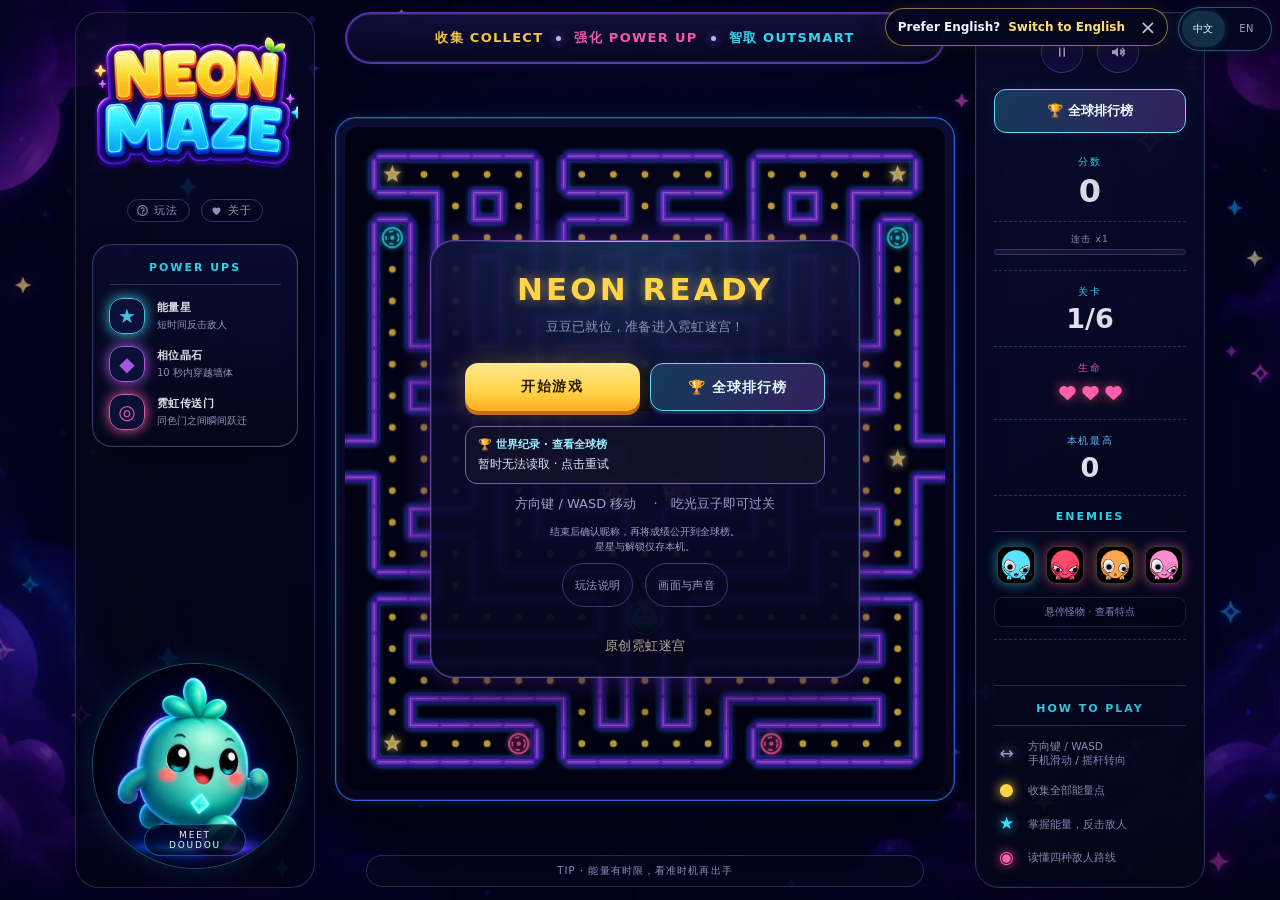
==== index.html @ 6377773c "fix: contain mobile start menu scrolling and wrap English rows" ====
<!DOCTYPE html>
<html lang="zh-CN">
<head>
<meta charset="utf-8">
<meta name="viewport" content="width=device-width, initial-scale=1, maximum-scale=1, minimum-scale=1, user-scalable=no, viewport-fit=cover">
<title>Neon Maze · 豆豆</title>
<meta name="description" content="原创霓虹迷宫游戏，六关递进。收集 · 强化 · 智取。">
<meta name="author" content="超级奶爸">
<meta name="theme-color" content="#020218">
<link rel="canonical" href="https://playneonmaze.com/">
<link rel="alternate" hreflang="zh-Hans" href="https://playneonmaze.com/">
<link rel="alternate" hreflang="en" href="https://playneonmaze.com/en/">
<link rel="alternate" hreflang="x-default" href="https://playneonmaze.com/">
<link rel="icon" href="assets/favicon.svg" type="image/svg+xml">
<link rel="icon" href="assets/favicon-32.png" type="image/png" sizes="32x32">
<link rel="apple-touch-icon" href="assets/apple-touch-icon.png" sizes="180x180">
<!-- 不根据 IP 强制跳转，也不把访客 IP 发给第三方。首次访问只参考浏览器
     语言显示轻提示；玩家手动点过中 / EN 后，手动选择永远优先。 -->
<script src="assets/language-router.js" data-current-language="zh"></script>
<!-- 加到手机主屏后按全屏应用打开，而不是套一层浏览器地址栏 -->
<meta name="apple-mobile-web-app-capable" content="yes">
<meta name="apple-mobile-web-app-status-bar-style" content="black-translucent">
<meta name="mobile-web-app-capable" content="yes">
<!-- 分享到微信/群里时的卡片。缺了这些，别人看到的只有一条光秃秃的网址 -->
<meta property="og:type" content="website">
<meta property="og:title" content="Neon Maze · 豆豆">
<meta property="og:description" content="原创霓虹迷宫游戏，六关递进。收集 · 强化 · 智取。">
<meta property="og:url" content="https://playneonmaze.com/">
<meta property="og:locale" content="zh_CN">
<meta property="og:locale:alternate" content="en_US">
<meta property="og:image" content="https://playneonmaze.com/assets/neon-maze-share.jpg">
<meta property="og:image:secure_url" content="https://playneonmaze.com/assets/neon-maze-share.jpg">
<meta property="og:image:type" content="image/jpeg">
<meta property="og:image:width" content="1200">
<meta property="og:image:height" content="630">
<meta property="og:image:alt" content="Neon Maze 与原创主角豆豆">
<meta name="twitter:card" content="summary_large_image">
<meta name="twitter:title" content="Neon Maze · 豆豆">
<meta name="twitter:description" content="原创霓虹迷宫游戏，六关递进。收集 · 强化 · 智取。">
<meta name="twitter:image" content="https://playneonmaze.com/assets/neon-maze-share.jpg">
<meta name="twitter:image:alt" content="Neon Maze 与原创主角豆豆">
<!-- Optional cloud and analytics configuration, disabled by default. -->
<script src="config.js"></script>
<script src="analytics.js"></script>
<link rel="stylesheet" href="assets/leaderboard-hall.css">
<link rel="stylesheet" href="assets/leaderboard-entry.css">
<style>
/* 整页锁死不滚动。手机上边玩边让页面上下弹是最影响手感的一件事，
   而 iOS Safari 的橡皮筋回弹默认就会这么干。
   touch-action:manipulation 是锁死缩放的第一道——它明确关掉双击放大，
   而 viewport 里的 user-scalable=no 在 iOS Safari 上是被无视的。 */
html, body {
  margin:0; padding:0;
  width:100%; height:100%;
  background:#020218;
  overscroll-behavior:none;
  -webkit-text-size-adjust:100%;
  touch-action:manipulation;
}
body {
  display:flex; align-items:center; justify-content:center;
  padding:env(safe-area-inset-top) env(safe-area-inset-right) env(safe-area-inset-bottom) env(safe-area-inset-left);
  box-sizing:border-box;
  overflow:hidden;
}
/* 连点方向键时那层灰色高亮很碍眼 */
* { -webkit-tap-highlight-color:transparent; }
.language-suggestion {
  position:fixed;
  top:calc(env(safe-area-inset-top) + 8px);
  right:calc(env(safe-area-inset-right) + 112px);
  z-index:119;
  display:flex;
  align-items:center;
  gap:8px;
  max-width:calc(100vw - 128px);
  min-height:38px;
  padding:3px 4px 3px 12px;
  box-sizing:border-box;
  border:1px solid rgba(255,207,92,.55);
  border-radius:999px;
  color:#f5f2ff;
  background:rgba(5,7,31,.96);
  box-shadow:0 7px 24px rgba(0,0,0,.38),0 0 16px rgba(255,207,92,.12);
  font:600 12px/1.2 system-ui,-apple-system,"Segoe UI",sans-serif;
}
.in-game .language-suggestion { display:none; }
.language-suggestion a {
  color:#ffdb72;
  white-space:nowrap;
  text-decoration:none;
}
.language-suggestion a:hover,.language-suggestion a:focus-visible { text-decoration:underline; }
.language-suggestion button {
  width:30px;
  height:30px;
  flex:0 0 auto;
  padding:0;
  border:0;
  border-radius:50%;
  color:#c9c4e7;
  background:transparent;
  font:400 20px/30px system-ui,sans-serif;
  cursor:pointer;
}
.language-suggestion button:hover,.language-suggestion button:focus-visible {
  color:#fff;
  background:rgba(255,255,255,.09);
}
@media (max-width:639px) {
  .language-suggestion span { display:none; }
}
</style>
</head>
<body>
<style>
:root{
  --void:#060624;
  --void-deep:#010119;
  --panel:#090a27;
  --panel-2:#0d1034;
  --panel-border:#343b70;
  --wall:#7b35ef;
  --wall-core:#351096;
  --wall-hi:#d39aff;
  --wall-cyan:#168cff;
  --amber:#ffd447;
  --lantern:#35e3d1;
  --amber-hot:#ffac24;
  --amber-glow:rgba(255,212,71,.55);
  --danger:#ff5277;
  --pink:#ff5eae;
  --tang:#ff9f43;
  --cyan:#31e7ff;
  --lime:#8cdf3f;
  --doze:#a7ecff;
  --phase:#55e8ff;
  --text:#f7f4ff;
  --text-dim:#9ca2c7;
  --mega:#ffffff;
  --font-display: ui-rounded, "SF Pro Rounded", "Arial Rounded MT Bold", "PingFang SC", system-ui, sans-serif;
  --font-body: -apple-system, "Segoe UI", "PingFang SC", "Microsoft YaHei", system-ui, sans-serif;
}
*{box-sizing:border-box;}
html,body{margin:0;padding:0;}

/* 「hidden」是全局的，不许各写各的。
 *
 * 之前每个组件自己写一条（.overlay.hidden / .name-row.hidden / .best-line.hidden），
 * 于是 challengeBox 顶着 class="challenge hidden" 却**从来没被藏住过** ——
 * 它有背景色、边框和内边距，开始页上一直挂着一个空的青色小胶囊，谁也没注意。
 * 这个坑的形状是：新加一个元素、顺手写上 hidden，然后忘了配规则，而且**看起来
 * 一点也不像 bug**，只像"这儿本来就有个东西"。
 *
 * 用 !important 是有意的：display:none 必须压过组件自己的 display，
 * 而组件规则和 .hidden 特指度相同，谁在后面谁赢——那就成了书写顺序说了算。
 * "藏起来"这件事不该取决于两条规则谁写在前面。 */
.hidden{display:none !important;}
body{
  min-height:100vh;
  background:
    radial-gradient(ellipse at 50% -10%, #1b1140 0%, var(--void) 55%, var(--void-deep) 100%);
  color:var(--text);
  font-family:var(--font-body);
  display:flex;
  align-items:center;
  justify-content:center;
  padding:24px 12px;
  overflow-x:hidden;
}
/* 语言切换永远放在页面最上方，不跟开始层一起被游戏状态藏起来。
   两个选项都露出，当前语言用青色底标记，不让玩家猜这个按钮会切去哪里。 */
.language-switch{
  position:fixed;
  top:calc(env(safe-area-inset-top) + 7px);
  right:calc(env(safe-area-inset-right) + 8px);
  z-index:120;
  display:flex;
  align-items:center;
  padding:3px;
  border:1px solid rgba(90,224,255,.38);
  border-radius:999px;
  background:rgba(5,7,31,.92);
  box-shadow:0 6px 20px rgba(0,0,0,.28),0 0 14px rgba(90,224,255,.09);
  font-family:var(--font-display);
  font-size:10px;
  line-height:1;
  letter-spacing:.04em;
}
.language-switch a{
  display:flex;
  align-items:center;
  justify-content:center;
  min-width:43px;
  height:36px;
  padding:0 8px;
  border-radius:999px;
  color:var(--text-dim);
  text-decoration:none;
  touch-action:manipulation;
  transition:color .15s ease,background .15s ease,box-shadow .15s ease;
}
.language-switch a:hover,.language-switch a:focus-visible{color:var(--text);}
.language-switch a[aria-current="page"]{
  color:#e9fdff;
  background:rgba(90,224,255,.18);
  box-shadow:0 0 10px rgba(90,224,255,.16);
}
/* 竖排：标题 / HUD / 棋盘 / 方向键，各占一整行。
   方向键自己是一个独立的栅格（.pad-grid），不参与这里的列宽 —— 这两者一旦
   耦合，方向键有多宽就决定了棋盘有多宽。 */
.cabinet{
  /* 上限从 560 放宽到 720：桌面上把方向键去掉之后，棋盘该把腾出来的空间用上。
     真正决定大小的是下面 #mazeCanvas 的 max-width —— 它按**可用高度**算，
     所以窗口再宽也不会长到超出一屏。 */
  width:min(720px, 100%);
  display:flex;
  flex-direction:column;
  align-items:center;
  gap:10px;
}
.marquee, .hud, .stage{width:100%;}

.pad-area{
  width:100%;
  display:flex;
  align-items:center;
  justify-content:center;
}
.pad-grid{
  display:grid;
  grid-template-columns:repeat(3,36px);
  grid-template-rows:repeat(3,36px);
  gap:6px;
}
.pad-grid .pad.up   {grid-column:2;grid-row:1;}
.pad-grid .pad.left {grid-column:1;grid-row:2;}
.pad-grid .pad.pause{grid-column:2;grid-row:2;}
.pad-grid .pad.right{grid-column:3;grid-row:2;}
.pad-grid .pad.down {grid-column:2;grid-row:3;}

.marquee{
  text-align:center;
  padding:2px 0 4px;
}
/* 标题按**霓虹灯管**来做，不是"琥珀色的字加一圈光晕"。
   真的灯管中心是几乎发白的（玻璃管里的气体最亮处过曝），颜色是靠外面那层
   辉光扩散出来的。所以这里字身给接近白的暖色，四层 shadow 由紧到松、由亮到
   暗铺出去 —— 只有这样才像"亮着"，而不像"涂成黄色"。
   四层的间距是 2/9/20/42：太密看不出层次，太疏会散成一团雾。 */
.marquee h1{
  font-family:var(--font-display);
  font-size:clamp(21px,5.8vw,32px);
  letter-spacing:.18em;
  /* 字距一撑，视觉重心会偏左（最后一个字后面多出一份空隙），补回去 */
  text-indent:.18em;
  margin:0;
  font-weight:700;
  color:#fff4d2;
  text-shadow:
    0 0 2px  #ffe9a8,
    0 0 9px  var(--amber),
    0 0 20px rgba(255,207,92,.70),
    0 0 42px rgba(255,166,40,.40);
}
/* 灯管下面那道反光。宽度跟着标题走，两头淡出，像光打在面板上。 */
.marquee h1::after{
  content:'';
  display:block;
  width:min(220px, 62%);
  height:1px;
  margin:9px auto 0;
  background:linear-gradient(90deg,
    transparent, rgba(255,207,92,.10) 18%, rgba(255,207,92,.55) 50%,
    rgba(255,207,92,.10) 82%, transparent);
}
.marquee p{
  margin:7px 0 0;
  font-size:11.5px;
  letter-spacing:.16em;
  color:var(--text-dim);
}
.tagline{display:flex;align-items:center;justify-content:center;gap:11px;}
.tag-words{display:inline-flex;align-items:center;gap:9px;}
/* 分隔符用真的豆子，不用「·」。这三个词说的就是这游戏在干嘛，
   中间摆两颗会发光的豆子，一眼就知道这是个吃豆的游戏。 */
.tag-words i{
  width:4px;height:4px;border-radius:50%;
  background:var(--amber);
  box-shadow:0 0 6px var(--amber-glow);
  opacity:.85;
}
/* 「玩法」按钮。原来这里是个光秃秃的问号图标 —— 图标要靠猜，而这个位置
   一年到头只有第一次玩的人会看，猜错的代价就是永远不知道有说明。
   两个字不用猜。图标留着，它负责"这是个可点的东西"，字负责"点了是什么"。 */
.help-pill{
  display:inline-flex;align-items:center;gap:5px;
  background:transparent;
  border:1px solid var(--panel-border);
  border-radius:999px;
  padding:3px 10px 3px 8px;
  color:var(--text-dim);
  font-family:var(--font-display);
  font-size:11px;
  letter-spacing:.1em;
  cursor:pointer;
  touch-action:manipulation;
  -webkit-tap-highlight-color:transparent;
  transition:color .15s ease, border-color .15s ease;
}
.help-pill svg{
  width:13px;height:13px;
  fill:none;stroke:currentColor;stroke-width:2;
  stroke-linecap:round;stroke-linejoin:round;
}
.help-pill svg .solid{fill:currentColor;stroke:none;}
.help-pill:hover, .help-pill:focus-visible{color:var(--amber);border-color:var(--amber);}
.help-pill:active{background:var(--wall-core);color:var(--text);}
.hud{
  display:flex;
  align-items:center;
  justify-content:space-between;
  gap:10px;
  background:linear-gradient(180deg, var(--panel), #0e0820);
  border:1px solid var(--panel-border);
  border-radius:10px;
  padding:10px 14px;
  font-family:var(--font-display);
  box-shadow:0 0 0 1px rgba(138,107,255,.08) inset, 0 8px 24px rgba(0,0,0,.4);
}
/* flex-shrink:0 —— HUD 上多了三个图标按钮之后，这几块被压到了 11~27px 宽，
   里面的"分数""关卡""生命"就跟旁边的数字挤成一团。它们的宽度本来就由内容
   决定，不该参与收缩；该让步的是中间那根连击条。 */
.hud .stat{display:flex;flex-direction:column;gap:2px;min-width:0;flex-shrink:0;}
.hud .stat .k{font-size:9px;letter-spacing:.14em;color:var(--text-dim);white-space:nowrap;}
.hud .stat .v{font-size:16px;font-weight:700;color:var(--text);font-variant-numeric:tabular-nums;white-space:nowrap;}
.hud .lives{display:flex;gap:4px;align-items:center;}
/* HUD 上的图标按钮。图形一律用内联 SVG 描边画：emoji 在各家手机上字形、
   粗细、基线都不一样，三个挨在一起时高矮不齐很明显，而且没法跟着主题变色。 */
/* 命中区至少 44x44：手指的最小舒适目标。图标本身仍是 30~32px，
   靠透明的外扩把可点范围撑起来，不占视觉重量也不挤 HUD 的横向空间。 */
.icon-btn{
  position:relative;
  flex-shrink:0;
  background:transparent;
  border:1px solid var(--panel-border);
  border-radius:8px;
  width:32px;height:32px;
  padding:0;
  display:flex;align-items:center;justify-content:center;
  cursor:pointer;
  color:var(--text-dim);
  transition:color .15s ease, border-color .15s ease;
  touch-action:manipulation;
  -webkit-tap-highlight-color:transparent;
}
.icon-btn svg{
  width:18px;height:18px;
  fill:none;
  stroke:currentColor;
  stroke-width:1.9;
  stroke-linecap:round;
  stroke-linejoin:round;
}
.icon-btn svg .solid{fill:currentColor;stroke:none;}
.icon-btn::after{
  content:'';
  position:absolute;
  left:50%; top:50%;
  width:44px; height:44px;
  transform:translate(-50%,-50%);
  /* 纯命中区，不可见也不影响布局 */
}
.icon-btn:active{background:var(--wall-core);color:var(--text);}
/* 关掉方向键时按钮本身要显出"已关"的状态，否则玩家看不出是自己关的 */
.icon-btn.off{color:var(--panel-border);}
.icon-btn.on{color:var(--amber);border-color:var(--amber);}
/* 连击弹一下：105%~110%、150ms，一次性。
   刻意不做持续抖动 —— 玩家这时候正盯着迷宫躲幽灵，余光里"跳一下"就够了，
   一直动反而分散注意力。 */
@keyframes comboBumpA{
  0%{transform:scale(1);}
  40%{transform:scale(1.09);}
  100%{transform:scale(1);}
}
@keyframes comboBumpB{
  0%{transform:scale(1);}
  40%{transform:scale(1.09);}
  100%{transform:scale(1);}
}
#comboLabel{display:inline-block;transform-origin:left center;}
#comboLabel.bump-a{animation:comboBumpA .15s ease-out;}
#comboLabel.bump-b{animation:comboBumpB .15s ease-out;}
@media (prefers-reduced-motion: reduce){
  #comboLabel.bump-a,#comboLabel.bump-b{animation:none;}
}
.combo-wrap{display:flex;flex-direction:column;gap:3px;flex:1;min-width:60px;max-width:120px;}
.combo-bar{height:6px;border-radius:4px;background:#1c1436;overflow:hidden;border:1px solid var(--panel-border);}
/* 不加 transition：这是倒计时条，每帧都在缩，补间只会让它看起来比实际慢半拍，
   而"还剩多久"正是它唯一的意义。 */
.combo-fill{
  height:100%;width:100%;
  background:linear-gradient(90deg,var(--cyan),var(--tang));
  box-shadow:0 0 8px var(--tang);
  transform:scaleX(0);
  transform-origin:left center;
  will-change:transform;
}
.combo-fill.urgent{
  background:linear-gradient(90deg,var(--danger),var(--danger));
  box-shadow:0 0 10px var(--danger);
}
.stage{
  /* none 而不是 manipulation：棋盘上不该有任何浏览器手势——不缩放、不双击
     放大、也不跟着手指滚。滑动转向是自己在 JS 里读 touch 事件算的，
     touch-action 只影响浏览器的默认行为，不影响事件本身。 */
  touch-action:none;
  position:relative;
  border-radius:14px;
  padding:10px;
  background:linear-gradient(180deg,#150c2c,#0b0618);
  border:1px solid var(--panel-border);
  box-shadow:0 0 0 1px rgba(138,107,255,.06) inset, 0 20px 50px rgba(0,0,0,.55);
}
#mazeCanvas{
  display:block;
  width:100%;
  height:auto;
  aspect-ratio:19 / 21;
  border-radius:8px;
  background:var(--void-deep);
  /* 棋盘是 19:21 的竖长方形，光给宽度它就会往下长，长过一屏就得滚页面 ——
     而这是个不该滚动的游戏。所以再按**可用高度**压一道：
     用 dvh 而不是 vh，手机浏览器地址栏收放时 vh 不会变，会算多出一截。
     245px = 标题 91 + HUD 56 + stage 内边距 20 + body 内边距 48 + 栅格间距 20，
     再留 10px 余量。这是量出来的，不是估的 —— 第一版拍脑袋写 220，结果棋盘
     比可用空间高出 17px，被 body 的 overflow:hidden 悄悄裁掉了上下各一点。 */
  /* 老版 Safari 不认 dvh，先给 vh 兜底，新浏览器再用下一行覆盖。 */
  max-width: calc((100vh - 245px) * 19 / 21);
  max-width: calc((100dvh - 245px) * 19 / 21);
  margin:0 auto;
}
.scanlines{
  position:absolute;inset:10px;
  border-radius:8px;
  pointer-events:none;
  background:repeating-linear-gradient(0deg, rgba(255,255,255,.025) 0px, rgba(255,255,255,.025) 1px, transparent 2px, transparent 3px);
  mix-blend-mode:overlay;
}
.overlay{
  --ov-pad:20px;              /* 供 .over-actions 的 sticky 定位换算，见那里 */
  position:absolute;inset:10px;
  border-radius:8px;
  background:rgba(6,3,16,.86);
  display:flex;
  flex-direction:column;
  align-items:center;
  /* safe center：内容装得下就居中，装不下就退回顶部对齐。
     普通的 center 在内容超高时会把顶部推到滚动区域之外，永远划不到。 */
  justify-content:center;
  justify-content:safe center;
  text-align:center;
  gap:14px;
  padding:20px;
  /* 原来这里有 backdrop-filter:blur(1px)，去掉了。两个原因：
     1px 的模糊本来就看不出来，却会让这一层变成**层叠上下文**，把子元素死死
     锁在里面——礼花画布（z-index:60）于是要么整个被弹层压住，要么整个盖在
     文字上，没有中间态。去掉之后层次才排得开：
        暗底（弹层自身，z-index:auto）→ 礼花（60）→ 文字和按钮（70）
     顺带还省一块手机上并不便宜的 GPU 合成。 */
  /* 手机上开始页的内容（说明 + 奖励分 + 排行榜 + 按钮 + 署名）比棋盘还高，
     不给滚动就会互相压住 —— 之前"还没有记录"那行正好被"开始"按钮盖掉。 */
  overflow-y:auto;
  overscroll-behavior:contain;
}
.overlay.hidden{display:none;}
/* 弹层里的内容排在礼花（z-index:60）之上：礼花在文字后面炸，字始终是清楚的。
   炸开那一下最亮，正好会糊住"本次排名第 N 名"这种最该看清的一行。 */
.overlay > *{position:relative;z-index:70;}
.overlay h2{
  font-family:var(--font-display);
  letter-spacing:.1em;
  font-size:clamp(18px,5vw,26px);
  margin:0;
  color:var(--amber);
  text-shadow:0 0 12px var(--amber-glow);
}
.overlay p{margin:0;color:var(--text-dim);font-size:13px;line-height:1.7;max-width:340px;}
.overlay .big-score{font-family:var(--font-display);font-size:34px;color:var(--text);font-weight:700;}
.btn{
  font-family:var(--font-display);
  letter-spacing:.08em;
  background:linear-gradient(180deg,#ffdd8a,var(--amber));
  color:#2a1a05;
  border:none;
  padding:11px 26px;
  border-radius:8px;
  font-size:14px;
  font-weight:700;
  cursor:pointer;
  box-shadow:0 4px 0 #c99a2e, 0 8px 16px rgba(255,207,92,.25);
  transition:transform .08s ease;
  /* 手机上不加这句，点下去到真的响应之间会有约 300ms 的空档 —— 浏览器要先
     等一会儿，确认你不是想双击放大。方向键、图标按钮、「玩法」胶囊早就各自
     写了这一句，所以它们点着跟手；偏偏最主要的这几个按钮（开始 / 知道了 /
     再来一局 / 继续 / 分享）漏了，于是最常点的地方反而最迟钝。 */
  touch-action:manipulation;
  -webkit-tap-highlight-color:transparent;
}
.btn:active{transform:translateY(3px);box-shadow:0 1px 0 #c99a2e;}
.btn.ghost{
  background:transparent;
  color:var(--text);
  border:1px solid var(--panel-border);
  box-shadow:none;
}
/* 说明和图鉴都能从开始页打开：保留底下的页面状态，用不透明文档层隔开。 */
#helpOverlay,#owlOverlay{background:#0a0614;}

/* 玩法说明面板。内容一定超过一屏，所以自己滚动，而不是把弹层撑爆。
   flex:1 + min-height:0 是关键：不加的话它只按内容的自然高度参与布局，
   在 justify-content:center 的弹层里被挤成一小条（实测只剩 192px，
   而内容有 899px，玩家要滚七八次才能看完）。加上之后它吃满标题与按钮
   之间的全部剩余空间。min-height:0 不能省 —— flex 项默认不肯缩到内容
   以下，少了它 overflow 根本不会生效。 */
/* 底部那道渐隐是**滚动提示**，不是装饰。
   说明内容 1050px 而可视区只有 573px —— 将近一半在折叠线以下（奖励分、
   意见反馈、关于这个游戏三节全在下面），而原来屏幕上没有任何迹象表明还有
   下文。连知道内容存在的人都没往下滚，小朋友更不会。
   用 background-attachment 的 local/scroll 组合做：内容滚到底时这道影子会
   自己消失，纯 CSS，不需要每帧去算滚动位置。 */
.help-doc{
  background:
    linear-gradient(#0a0614 28%, rgba(10,6,20,0)) center top / 100% 34px no-repeat local,
    linear-gradient(rgba(10,6,20,0), #0a0614 72%) center bottom / 100% 34px no-repeat local,
    radial-gradient(farthest-side at 50% 0,   rgba(138,107,255,.38), rgba(138,107,255,0)) center top / 100% 12px no-repeat scroll,
    radial-gradient(farthest-side at 50% 100%, rgba(138,107,255,.38), rgba(138,107,255,0)) center bottom / 100% 12px no-repeat scroll;
  width:100%;
  max-width:340px;
  text-align:left;
  overflow-y:auto;
  overscroll-behavior:contain;
  display:flex;
  flex-direction:column;
  gap:13px;
  flex:1;
  min-height:0;
  max-height:none;
}
#helpOverlay .help-doc,#owlOverlay .help-doc{max-width:420px;}
/* 说明这一层铺满整个屏幕，不跟着棋盘走。
   其余弹层盖在棋盘上是对的（它们是游戏状态的一部分），但说明是一份文档，
   被关在棋盘那个盒子里就只剩三百来像素高 —— 实测可视区 192px 而内容 899px，
   要滚将近五屏。棋盘的高度是由 19:21 的宽高比推出来的，跟文档该有多长毫无
   关系，没有理由让它决定这里。
   从顶部排起而不是居中：内容超出时居中会把标题推到可视区外面。 */
#helpOverlay,#owlOverlay{
  position:fixed;
  inset:0;
  border-radius:0;
  justify-content:flex-start;
  padding:calc(env(safe-area-inset-top) + 18px) 16px
          calc(env(safe-area-inset-bottom) + 16px);
  /* 要压在礼花（60）之上。HUD 上的「?」在结算页也是能点的，而通关礼花要放
     18 秒——这中间点开说明，礼花就会炸在说明文字上。说明必须是最顶层。 */
  z-index:80;
}
/* 图鉴也盖住常驻的语言/榜单入口（120/121），正文独立滚动。 */
#owlOverlay{z-index:130;touch-action:pan-y;}
.help-more{
  font-family:var(--font-display);
  font-size:10px;
  letter-spacing:.16em;
  color:var(--amber);
  opacity:.85;
  transition:opacity .2s ease;
  pointer-events:none;
}
.help-more.hidden{opacity:0;}
/* 「关于这个游戏」这一页。跟玩法说明一样铺满屏幕、内容自己滚 ——
   它比说明短得多，但小屏加上系统安全区仍然可能装不下，而"装不下就滚"是这里
   唯一不用按屏幕尺寸分情况讨论的做法。 */
#aboutOverlay{
  /* 遮罩：铺满整个可视区。
     用 100dvh 而不是 100vh —— 手机浏览器地址栏收放时 vh 不变，会算多出一截，
     底部的按钮就被顶到屏幕外面。 */
  position:fixed;
  inset:0;
  width:100%;
  height:100vh;
  height:100dvh;
  border-radius:0;
  display:flex;
  align-items:center;
  justify-content:center;
  gap:0;                      /* 只有一个孩子（卡片），间距全交给卡片内部 */
  text-align:left;            /* 盖掉 .overlay 的居中，卡片内部自己决定对齐 */
  padding:16px;
  /* 深黑紫半透明 + 轻微模糊。模糊压在 3px：再大就把底下的迷宫糊成一片色块，
     那层"游戏还在后面"的感觉就没了。
     这里可以放心用 backdrop-filter —— 它会创建层叠上下文，而这一层
     z-index:80 本来就在礼花（60）之上，不存在被压住的问题。 */
  background:rgba(8,4,18,.72);
  -webkit-backdrop-filter:blur(3px);
  backdrop-filter:blur(3px);
  /* 内容超高时滚遮罩自己；contain 挡住滚动穿透到底层页面 */
  overflow-y:auto;
  overscroll-behavior:contain;
  z-index:80;                 /* 要压在礼花之上 */
}

/* 卡片。所有内容都在它里面，包括「知道了」—— 没有任何一处绝对定位。 */
.about-card{
  width:520px;
  max-width:calc(100vw - 32px);
  /* 不设固定高度：内容多高就多高，只给一个上限，超了自己滚。 */
  max-height:calc(100vh - 32px);
  max-height:calc(100dvh - 32px);
  overflow-y:auto;
  overscroll-behavior:contain;
  padding:28px 32px 24px;
  text-align:left;
  /* 比页面底色亮一点，才看得出这是"一张卡片"而不是一整块黑。
     边框和外阴影都用低亮度紫，跟整体霓虹一致，但不做成金色大光晕 ——
     那会把注意力从文字上抢走。 */
  background:rgba(15,9,29,.96);
  border:1px solid rgba(138,107,255,.28);
  border-radius:15px;
  box-shadow:0 18px 34px rgba(75,47,206,.24);
}

/* 标题 */
#aboutTitle{
  margin:0 0 20px;
  font-size:26px;
  line-height:1.3;
  font-weight:700;
  text-align:center;
  /* 字距从 .1em 收到 .02em：原来那个间距让「关于」和「《」之间空出一块，
     看着像多打了一个空格 —— 源码里并没有空格，是字距撑出来的。 */
  letter-spacing:.02em;
  color:var(--amber);
  /* 发光从 12px 降到 10px（约 -20%）：26px 的字配大光晕会糊成一团。 */
  text-shadow:0 0 10px var(--amber-glow);
}

/* 故事正文 */
#aboutOverlay .about{
  width:100%;
  max-width:none;
  margin:0;
  text-align:left;
  font-size:14px;
  line-height:1.85;
  color:var(--text-dim);
}
/* 下面几条都写成 #aboutOverlay xxx 的形式，不是图好看 —— 是**必须**。
   基础样式里有 `.overlay p{margin:0;...}`，特指度 (0,1,1)；而 `.about-by`
   只有 (0,1,0)，会被它压过去，边距全变成 0。上一版是靠一串 !important 硬顶，
   结果 !important 又反过来盖住了媒体查询里的手机字号。
   把选择器限定到 #aboutOverlay 里，特指度自然高过 .overlay p，
   一个 !important 都不需要，媒体查询也照常生效。 */
#aboutOverlay .about-story + .about-story{ margin-top:8px; }

/* 落款：在正文这一栏里靠右，再从右边缘往里空四个字。
   四个字的留白让它明显是"落款"而不是正文的最后一行 —— 完全贴齐右边缘时，
   它和上面那段的右边界连成一条线，反而看不出是另起的一句。
   用 em 不用 px：em 就是一个字宽，字号一改它还是四个字。 */
#aboutOverlay .about-by{
  width:100%;
  max-width:none;
  margin:12px 0 20px;
  padding-right:4em;
  text-align:right;
  font-size:13px;
  line-height:1.6;
  letter-spacing:.02em;
  color:#cfc3e8;              /* 比正文亮一档的暖紫，不发光 */
  text-shadow:none;
}

/* 分隔线：跟正文同宽，不缩进也不超出。上下边距只在这里给一次。 */
.about-rule{
  width:100%;
  height:1px;
  margin:0 0 18px;
  border:0;
  background:rgba(138,107,255,.18);
}

/* 反馈区 */
.about-fb-title{
  margin:0 0 10px;
  font-family:var(--font-display);
  font-size:14px;
  font-weight:700;
  letter-spacing:.06em;
  text-align:left;
  color:var(--amber);
}
#aboutOverlay .about-fb{ margin:0 0 10px; line-height:1.7; }
/* 邮箱单独一行，和上面那句不挤在一起 */
#aboutOverlay .about-mail{ margin:0 0 24px; line-height:1.7; }

/* 「知道了」：正常文档流里居中，不浮在卡片外。 */
.about-close{
  display:block;
  width:120px;
  min-height:46px;
  margin:0 auto;
  /* 发光比「开始游戏」弱：那是主线上的按钮，这个只是关掉一张说明卡。
     立体的那 4px 底边保留，按下去仍然有"按到了"的手感。 */
  box-shadow:0 4px 0 #c99a2e, 0 6px 12px rgba(255,207,92,.14);
  transition:transform .12s ease, box-shadow .12s ease;   /* 100~150ms */
}

/* ---------- 手机端 ---------- */
@media (max-width:479px){
  #aboutOverlay{
    padding:12px;
    /* iPhone 底部那条小白条会盖住按钮，安全区必须算进来 */
    padding-bottom:calc(12px + env(safe-area-inset-bottom));
  }
  .about-card{
    max-width:calc(100vw - 24px);
    max-height:calc(100vh - 24px);
    max-height:calc(100dvh - 24px);
    padding:22px 18px;
    border-radius:14px;
  }
  #aboutTitle{ font-size:22px; margin-bottom:18px; }
  #aboutOverlay .about{ font-size:14px; }
  #aboutOverlay .about-by{ font-size:12px; }
  .about-close{ width:120px; }
}

/* 邮箱链接。用青色而不是琥珀：琥珀在这个界面里是"分数和奖励"的颜色，
   而这里既要看出可点、又不该比正文更抢眼 —— 一条下划线加一点青就够了。
   光晕故意压得很淡（3px），它不是霓虹招牌的一部分。 */
.mail-link{
  color:var(--cyan);
  text-decoration:none;
  border-bottom:1px solid rgba(90,224,255,.45);
  padding-bottom:1px;
  text-shadow:0 0 3px rgba(90,224,255,.35);
  /* 手机上点链接有 300ms 的双击等待，不去掉会觉得"点了没反应" */
  touch-action:manipulation;
}
.mail-link:hover, .mail-link:focus-visible{
  border-bottom-color:var(--cyan);
  text-shadow:0 0 8px rgba(90,224,255,.6);
}

.help-sec h3{
  margin:0 0 5px;
  font-family:var(--font-display);
  font-size:11px;
  letter-spacing:.14em;
  color:var(--amber);
  font-weight:700;
}
.help-sec p{
  margin:0;
  font-size:12px;
  line-height:1.75;
  color:var(--text-dim);
  max-width:none;
}
.help-sec b{color:var(--text);font-weight:600;}
/* 「词条 | 说明」两列。玩家是来查东西的，不是来读文章的 ——
   词条右对齐成一条竖线，眼睛顺着往下扫就能找到要看的那条。 */
.kv{
  margin:0;
  display:grid;
  grid-template-columns:auto 1fr;
  column-gap:12px;
  row-gap:7px;
  align-items:baseline;
}
.kv dt{
  text-align:right;
  white-space:nowrap;
  color:var(--text);
  font-weight:600;
  font-size:12px;
}
.kv dd{
  margin:0;
  font-size:12px;
  line-height:1.6;
  color:var(--text-dim);
}
.kv dd b{color:var(--amber);font-weight:700;}
.kv .dim{color:var(--text-dim);opacity:.7;font-size:11px;}
.ghost-list{margin:0;padding:0;list-style:none;display:flex;flex-direction:column;gap:6px;}
.ghost-list li{
  display:flex;align-items:center;gap:8px;
  font-size:12px;color:var(--text-dim);
}
.ghost-list i{
  width:10px;height:10px;border-radius:50%;
  flex-shrink:0;
  box-shadow:0 0 7px currentColor;
}
/* 方向键与开关的外观。位置由 .pad-grid 的行列号决定（见文件开头），
   这里只管长相。 */
.pad{
  background:var(--panel);
  border:1px solid var(--panel-border);
  border-radius:8px;
  color:var(--text);
  font-size:15px;
  cursor:pointer;
  touch-action:manipulation;
  user-select:none;
  -webkit-user-select:none;
  display:flex;
  align-items:center;
  justify-content:center;
}
.pad:active{background:var(--wall-core);}

/* 手机虚拟摇杆：沿用街机霓虹语言，但不占据文档流，因此不会把棋盘重新挤小。
 * 它只在触屏设备真正开打时出现；滑动转向仍保留，两种输入走同一个 requestDir。
 * 松手只让摇杆帽回中，不让豆豆急停——迷宫的节奏是持续前进、提前选下个转角。 */
.touch-joystick{
  --joy-size:104px;
  position:fixed;
  left:max(10px,env(safe-area-inset-left));
  bottom:max(10px,env(safe-area-inset-bottom));
  z-index:55;
  width:var(--joy-size);height:var(--joy-size);
  display:none;
  border:1px solid rgba(90,224,255,.48);
  border-radius:50%;
  box-sizing:border-box;
  background:
    radial-gradient(circle at 50% 50%,rgba(62,37,135,.48) 0 26%,rgba(13,12,52,.48) 27% 58%,rgba(4,6,28,.24) 59%),
    conic-gradient(from 45deg,rgba(49,231,255,.10),rgba(167,80,255,.22),rgba(49,231,255,.10),rgba(167,80,255,.22),rgba(49,231,255,.10));
  box-shadow:0 0 0 5px rgba(20,14,67,.20),0 0 22px rgba(49,231,255,.18),inset 0 0 18px rgba(138,107,255,.22);
  opacity:.58;
  touch-action:none;
  user-select:none;-webkit-user-select:none;
  -webkit-tap-highlight-color:transparent;
  transition:opacity .14s ease,transform .14s ease;
}
.touch-joystick::before{
  content:'';position:absolute;inset:11px;border:1px solid rgba(255,255,255,.09);border-radius:50%;
}
.touch-joystick.active{opacity:.92;transform:scale(1.025);}
.joy-knob{
  position:absolute;left:50%;top:50%;width:44px;height:44px;margin:-22px 0 0 -22px;
  border:1px solid rgba(255,255,255,.76);border-radius:50%;box-sizing:border-box;
  background:radial-gradient(circle at 36% 30%,#d7ffff 0 5%,#66ecff 11%,#2975d9 54%,#3a187e 100%);
  box-shadow:0 4px 12px rgba(0,0,0,.42),0 0 15px rgba(49,231,255,.55),inset 0 0 8px rgba(255,255,255,.35);
  pointer-events:none;will-change:transform;
}
.joy-mark{position:absolute;color:rgba(225,249,255,.58);font-size:9px;line-height:1;pointer-events:none;}
.joy-mark.up{top:7px;left:50%;transform:translateX(-50%);}
.joy-mark.down{bottom:7px;left:50%;transform:translateX(-50%);}
.joy-mark.left{left:7px;top:50%;transform:translateY(-50%);}
.joy-mark.right{right:7px;top:50%;transform:translateY(-50%);}
@media (hover:none), (pointer:coarse){
  body.in-game .touch-joystick{display:block;}
}
@media (max-width:340px), (max-height:640px){
  .touch-joystick{--joy-size:68px;left:max(2px,env(safe-area-inset-left));bottom:max(2px,env(safe-area-inset-bottom));opacity:.36;}
  .touch-joystick.active{opacity:.78;}
  .joy-knob{width:32px;height:32px;margin:-16px 0 0 -16px;}
  .joy-mark{font-size:8px;}
}
@media (prefers-reduced-motion:reduce){
  .touch-joystick{transition:none;}
}
.pad.pause{background:transparent;color:var(--text-dim);}
.pad.pause svg{
  width:44%;height:44%;
  fill:none;stroke:currentColor;stroke-width:2.2;stroke-linecap:round;
}

.toast{
  position:absolute;
  left:50%;top:14%;
  transform:translate(-50%,0);
  font-family:var(--font-display);
  font-size:13px;
  letter-spacing:.06em;
  padding:6px 14px;
  border-radius:20px;
  background:rgba(0,0,0,.55);
  border:1px solid var(--panel-border);
  color:var(--amber);
  opacity:0;
  pointer-events:none;
  transition:opacity .25s ease, transform .25s ease;
  white-space:nowrap;
}
.toast.show{opacity:1;transform:translate(-50%,6px);}

/* Fireworks sit above the maze but below the overlay text.
   A canvas is a replaced element, so `inset` positions it WITHOUT stretching
   it — left to itself it stays at its intrinsic 300x150. The explicit
   width/height are what actually size it to the stage. */
.fx{
  position:absolute;inset:10px;
  width:calc(100% - 20px);
  height:calc(100% - 20px);
  border-radius:8px;
  pointer-events:none;
  display:none;
  /* 礼花必须盖在结算弹层**上面**。这块画布原本排在 overOverlay 前面、两者又都
     没有 z-index，于是弹层压在它上头，而弹层底色是 rgba(6,3,16,.86)——等于给
     礼花蒙了一层 86% 不透明的黑布，放了跟没放一样。
     上面已经有 pointer-events:none，盖上去也不会挡住「再来一局」。
     说明弹层另外提到了 z-index:80，压在礼花之上——结算页上「?」还能点，
     礼花又要放 18 秒，不让它盖住说明文字。 */
  z-index:60;
}
.fx.on{display:block;}

.bonus-hint{
  font-size:11px !important;
  color:var(--tang) !important;
  letter-spacing:.03em;
}

/* 开始页的最高分。字号刻意压过标题以外的一切 —— 它是这一屏的主角。 */
.best-line{
  display:flex;align-items:baseline;justify-content:center;gap:9px;
  flex-wrap:wrap;
  font-family:var(--font-display);
}
.best-line.hidden{display:none;}
.best-k{
  font-size:10px;letter-spacing:.24em;color:var(--text-dim);
}
.best-v{
  font-size:26px;font-weight:700;color:var(--amber);
  font-variant-numeric:tabular-nums;
  text-shadow:0 0 14px var(--amber-glow);
}

.best-combo{
  /* 再压暗一档：这一屏的主角是最高分和那句欢迎语，连击是给已经在乎的人看的。 */
  font-size:10.5px;letter-spacing:.12em;color:var(--text-dim);
  align-self:center;
  opacity:.6;
}

/* 开始页那句迎接的话。
   刻意不加发光：这一屏发光的东西已经够多（标题、最高分、按钮），再加一个
   就没有"轻声说一句"的效果了。米白偏暖，和满屏的紫青拉开一点温度。 */
/* 开始页中央一层极轻的金色光晕。
   不是装饰，是把视线往中间收一点：这一屏的信息横向铺得比较开（最高分、
   练习条、榜单），一点点暖光能让"投币 → 欢迎语 → 开始"这条主线更聚拢。
   透明度压到 .07：要的是"感觉这里暖一点"，不是看得出有一团光。
   叠在原有半透明底色之上，不改任何既有颜色。 */
#startOverlay{
  /* 行距收紧：这一屏要装的东西比别的弹层多（欢迎语、最高分、练习条、榜单、
     两个按钮、那句故事）。
     实测 375x812：可用 304px，而前三名全展开需要 309px —— 只差 5px。
     从行距里省，而不是把「开始游戏」做小：那是主按钮，缩它是拿最重要的东西
     换最不重要的空间。7px 省出 6px，正好够，且各元素之间仍然分得开。 */
  gap:0;
  padding:clamp(10px,2.2vw,24px);
  background:rgba(2,2,16,.28);
  overflow:hidden;
}
.start-card{
  position:relative;
  z-index:70;
  width:min(92%,430px);
  max-height:calc(100% - 20px);
  /* Long English rows must wrap, never create a second scroll axis. Keep
     vertical scrolling so every menu action remains reachable on short screens. */
  overflow-x:hidden;
  overflow-y:auto;
  overscroll-behavior-x:none;
  overscroll-behavior-y:contain;
  touch-action:pan-y;
  display:flex;
  flex-direction:column;
  align-items:center;
  gap:9px;
  padding:clamp(18px,3vw,30px) clamp(16px,3vw,34px) 18px;
  border:1px solid rgba(178,116,255,.55);
  border-radius:24px;
  background:
    radial-gradient(ellipse 75% 42% at 50% 6%,rgba(85,232,255,.14),transparent 72%),
    linear-gradient(180deg,rgba(15,13,55,.92),rgba(6,6,30,.94));
  box-shadow:
    0 0 0 1px rgba(49,231,255,.12) inset,
    0 0 34px rgba(108,49,226,.38),
    0 24px 48px rgba(0,0,0,.5);
  scrollbar-width:thin;
}
.start-card::before{
  content:'';
  position:absolute;
  left:12%;right:12%;top:0;height:1px;
  background:linear-gradient(90deg,transparent,var(--cyan),var(--pink),transparent);
  box-shadow:0 0 16px rgba(49,231,255,.72);
}
#startOverlay > .start-card{position:relative;z-index:70;}
#startOverlay .start-card > *{position:relative;z-index:1;min-width:0;max-width:100%;flex-shrink:0;}
/* The start buttons are moved above the record preview by the hall bridge;
   they must not inherit the result screen's bottom offset and footer padding. */
#startOverlay .start-actions{bottom:auto;padding:0;}
#startOverlay .start-card h2{font-size:clamp(22px,4vw,31px);}
@media (max-width:420px){
  .start-card{width:96%;max-height:calc(100% - 8px);border-radius:19px;padding:15px 12px 12px;gap:7px;}
}

.welcome{
  font-size:13px;
  line-height:1.6;
  color:#e9e0d2;
  opacity:.9;
  letter-spacing:.02em;
  margin:0 0 10px !important;   /* 与最高纪录之间 10px（规格 8~12） */
  max-width:none !important;
}

/* 开始页最后那句故事，也是「关于」的情感入口。
   浅金而不是琥珀：琥珀是分数和按钮的颜色，这一句不该跟它们抢。
   悬停只轻微提亮，不放大、不变色 —— 它是一句话，不是一个控件。 */
.story-line{
  display:inline-flex;
  align-items:center;
  gap:6px;
  margin-top:18px;              /* 距按钮 18px（规格 16~20） */
  padding:4px 8px;
  background:none;
  border:0;
  cursor:pointer;
  font-family:var(--font-body);
  font-size:12.5px;
  letter-spacing:.04em;
  color:#f0dfb4;
  opacity:.78;
  transition:opacity .18s ease;
  touch-action:manipulation;
  -webkit-tap-highlight-color:transparent;
}
.story-line:hover, .story-line:focus-visible{ opacity:1; }
/* 语言切换。刻意比「怀旧游戏」再轻一档——它是给少数人用的出口，
   不该跟主线按钮抢注意力。href 在英文构建里由 i18n_en 翻转。 */
.lang-link{
  display:inline-block;
  margin-top:10px;
  padding:4px 8px;
  font-family:var(--font-body);
  font-size:12px;
  letter-spacing:.06em;
  color:#f0dfb4;
  opacity:.5;
  text-decoration:none;
  transition:opacity .18s ease;
  touch-action:manipulation;
  -webkit-tap-highlight-color:transparent;
}
.lang-link:hover, .lang-link:focus-visible{ opacity:.9; text-decoration:underline; }
/* 「新」徽章。独立成块，不拼在名字后面 ——
   拼上去读出来就是"超级奶爸新"，看着像名字的一部分或者程序出错。 */
.board-new{
  flex-shrink:0;
  margin-left:6px;
  padding:0 5px;
  border:1px solid rgba(255,207,92,.45);
  border-radius:4px;
  font-size:9px;
  line-height:15px;
  letter-spacing:.08em;
  color:var(--amber);
}

/* 「查看全部纪录 / 收起纪录」。弱按钮：一行小字加一点下划线，
   它是个出口，不该看起来比纪录本身重要。 */
.board-more{
  display:block;
  width:100%;
  margin-top:4px;
  padding:4px 0;
  background:none;
  border:0;
  cursor:pointer;
  font-family:var(--font-body);
  font-size:10.5px;
  letter-spacing:.06em;
  color:var(--text-dim);
  opacity:.75;
  transition:opacity .15s ease;
  touch-action:manipulation;
  -webkit-tap-highlight-color:transparent;
}
.board-more:hover, .board-more:focus-visible{ opacity:1; color:var(--cyan); }

/* 关卡选择：六个小方块，没到过的画一把锁。
   刻意做得比「开始」小、比排行榜轻 —— 它是备选路，不该抢主线的位置。 */
.levelsel{
  display:flex;gap:5px;justify-content:center;align-items:center;flex-wrap:wrap;
  font-family:var(--font-display);
}
/* 图鉴入口挂在选关那一行末尾，不另起一行：它和星星是同一类东西（长期收集），
   而开始页多一行就少一行别的。 */
.lv-codex .enemy-thumb{box-shadow:none;}
/* 每日挑战：短文案一行；英文和小屏自然换行，不能撑宽整个开始菜单。 */
.daily{
  display:flex; align-items:center; flex-wrap:wrap; gap:8px;
  width:100%; max-width:340px;
  padding:7px 10px; border-radius:9px;
  border:1px solid var(--panel-border);
  background:rgba(255,212,71,.07);
  font-size:11px; color:var(--text);
}
.daily-k{ font-size:9px; letter-spacing:.16em; color:var(--amber); white-space:nowrap; }
.daily-lv{ font-weight:700; white-space:nowrap; }
.daily-best{ margin-left:auto; color:var(--text-dim); font-variant-numeric:tabular-nums; white-space:nowrap; }
.daily > span{min-width:0;max-width:100%;white-space:normal;overflow-wrap:anywhere;}
.daily-go{
  flex:none; border:1px solid var(--amber); background:transparent; color:var(--amber);
  border-radius:6px; padding:3px 9px; font-size:11px; font-weight:700; cursor:pointer;
  touch-action:manipulation; -webkit-tap-highlight-color:transparent;
}
.daily-go:hover,.daily-go:focus-visible{ background:rgba(255,212,71,.16); }
/* 图鉴每条：色点 + 名字 + 战绩一行，说明另起一行 */
.owl-row{ display:flex; flex-direction:column; gap:3px; }
.owl-head{ display:flex; align-items:center; gap:7px; }
.owl-dot{ width:11px; height:11px; border-radius:50%; flex:none; }
.owl-name{ font-weight:700; font-size:12px; }
.owl-tally{ margin-left:auto; font-size:10px; color:var(--text-dim); font-variant-numeric:tabular-nums; }
.owl-how{ margin:0; font-size:11px; line-height:1.55; color:var(--text-dim); }
.owl-row.locked .owl-name,.owl-row.locked .owl-how{ color:var(--panel-border); }
.owl-row.locked .owl-dot{ background:var(--panel-border) !important; }
.levelsel-k{
  font-size:9px;letter-spacing:.18em;color:var(--text-dim);margin-right:3px;
}
/* 星星收集册没有自己的页面 —— 它就长在选关按钮上。
   单开一页要多一个入口、多一次点击、多一屏要设计的东西，而它要展示的信息
   一共十八个字符。摆在按钮上，孩子按下「练习」那一刻就看见自己缺哪一颗。 */
.lv-n{ font-size:12px; line-height:1; }
.lv-st{ font-size:7px; line-height:1; letter-spacing:.5px; color:var(--panel-border); }
.lv-st b{ color:var(--amber); font-weight:400; }
.lv{
  width:30px;height:34px;
  display:flex;flex-direction:column;align-items:center;justify-content:center;gap:2px;
  border-radius:6px;
  border:1px solid var(--panel-border);
  background:rgba(138,107,255,.08);
  color:var(--text);
  font-size:12px;font-weight:700;
  cursor:pointer;
  touch-action:manipulation;
  -webkit-tap-highlight-color:transparent;
  transition:border-color .15s ease,color .15s ease;
}
.lv:hover,.lv:focus-visible{border-color:var(--amber);color:var(--amber);}
.lv:active{background:var(--wall-core);}
.lv[disabled]{
  color:var(--panel-border);
  background:transparent;
  cursor:default;
  /* 锁住的关不做任何反馈 —— 看着能点却点不动最恼人 */
  pointer-events:none;
}

/* 通关评级。字母做得很大很亮 —— 它是通关那一屏唯一需要一眼看到的东西，
   分数明细可以慢慢读，这个字母是"我打得怎么样"的答案。
   S 用金色、A 青色、B 紫色、C 灰 —— 颜色本身就是梯度，不用再解释。 */
.grade{
  display:flex;align-items:center;justify-content:center;gap:10px;
  font-family:var(--font-display);
  margin:2px 0;
}
.grade-k{font-size:10px;letter-spacing:.24em;color:var(--text-dim);}
.grade-v{
  font-size:40px;font-weight:700;line-height:1;
}
.grade-S .grade-v{color:var(--amber);   text-shadow:0 0 10px var(--amber-glow),0 0 30px rgba(255,207,92,.5);}
.grade-A .grade-v{color:var(--cyan);    text-shadow:0 0 10px rgba(126,224,201,.55);}
.grade-B .grade-v{color:var(--wall);    text-shadow:0 0 10px rgba(138,107,255,.5);}
.grade-C .grade-v{color:var(--text-dim);}

/* 结算页的战绩表：项目右对齐成一条线，数值左对齐，眼睛一扫到底。 */
.sum-grid{
  display:grid;
  grid-template-columns:auto auto;
  column-gap:14px;row-gap:5px;
  justify-content:center;
  font-family:var(--font-display);
  margin:2px 0;
}
/* 行容器在布局上"消失"，它的两个 span 直接成为网格项 —— 见 buildSummary 里
   的说明：这层 div 是给微信版的纯文本换行用的，网页版不需要它参与布局。 */
.sum-row{display:contents;}
.sum-k{text-align:right;font-size:11px;color:var(--text-dim);letter-spacing:.1em;}
.sum-v{text-align:left;font-size:12px;color:var(--text);font-weight:700;font-variant-numeric:tabular-nums;}
.new-best{
  color:var(--amber);font-weight:700;
  font-family:var(--font-display);letter-spacing:.04em;
  text-shadow:0 0 12px var(--amber-glow);
}

/* 署名。刻意压得很轻：它出现在开始页和结算页，两处都是玩家真正想看的东西
   （排行榜、本局得分）旁边，抢眼了就成了干扰。 */
.credits-by{
  display:block;
  margin-top:3px;
  opacity:.75;
  letter-spacing:.08em;
}
/* 「关于」弹层里那几段文字的排版**全部在上面 #aboutOverlay 那一块**。
   这里原先还有一份 .about / .about + .about / .about-by，带着一串 !important
   跟上面那份对着干 —— 段间距被压成 10px（规格 8px）、手机上署名一直是 13px
   （规格 12px），因为 !important 盖过了媒体查询。同一个元素两处定义、还都
   加 !important，最后生效的是哪条只能靠数行号，已删。
   书名号里的游戏名不许被拆开。中文本来可以在任意两字之间断行，所以
   "《豆豆 / 迷宫》"是合法的 —— 但一个专有名词被劈成两半读起来就是磕的，
   跟"做了出 / 来"是同一类问题。只圈住这一处，不影响其余正常断行。 */
.nb{white-space:nowrap;}
/* 通关那句话。用暖色但不用最亮的琥珀 —— 那是留给分数和评级的；
   这句应当被看见，但不该抢在成绩前面。 */
.warm{
  color:var(--tang);
  font-size:12px;
  line-height:1.8;
}
.credits{
  margin-top:14px;
  font-family:var(--font-display);
  font-size:10px;
  letter-spacing:.10em;
  color:var(--text-dim);
  opacity:.75;
  text-align:center;
}
/* 可点的那一版署名。要让人看出能点，又不能抢「开始游戏」的注意力：
   本体仍是暗色小字，只有后半句「我们的故事 ›」用琥珀 —— 一个恰好够被看见的
   钩子。整行都是热区（不只那半句），手指够得着。 */
.credits-link{
  display:block;
  width:100%;
  background:none;
  border:0;
  padding:6px 4px;
  cursor:pointer;
  touch-action:manipulation;
  -webkit-tap-highlight-color:transparent;
  transition:opacity .15s ease;
}
.credits-link .cl-more{
  color:var(--amber);
  margin-left:8px;
  opacity:.95;
}
.credits-link:hover{opacity:1;}
.credits-link:active{opacity:.6;}

/* 结算页最重要的后续动作是保存成绩，所以这整块放在总分正下方，
   不再埋在战绩和奖励明细之后。成绩在 endGame 里已经先用默认名字写入，
   这里明说「已自动存档」，免得玩家以为不填名字就会丢掉记录。 */
.record-box{
  display:flex;
  flex-direction:column;
  align-items:center;
  gap:7px;
  width:100%;
  max-width:324px;
  padding:9px 11px 10px;
  border:1px solid rgba(90,224,255,.42);
  border-radius:10px;
  background:linear-gradient(180deg,rgba(90,224,255,.10),rgba(138,107,255,.08));
  box-shadow:0 0 18px rgba(90,224,255,.08);
  flex-shrink:0;
}
.record-box.hidden{display:none;}
.record-state{
  font-family:var(--font-display);
  font-size:10px;
  line-height:1.4;
  letter-spacing:.07em;
  color:var(--cyan);
}
.record-state .record-rank{color:var(--amber);}
/* Name entry on the end screen. Shown only when the run actually made the
   board — asking for a name you're about to throw away is worse than not
   asking, so a run that missed the cut gets a note instead of an input. */
.name-row{
  display:flex;
  align-items:stretch;
  gap:6px;
  width:100%;
  max-width:300px;
}
.name-row.hidden{display:none;}
.name-input{
  flex:1;
  min-width:0;
  font-family:var(--font-display);
  font-size:13px;
  letter-spacing:.06em;
  padding:8px 12px;
  border-radius:8px;
  background:rgba(138,107,255,.10);
  border:1px solid var(--panel-border);
  color:var(--text);
  outline:none;
  transition:border-color .15s ease, box-shadow .15s ease;
}
.name-input::placeholder{color:var(--text-dim);letter-spacing:.04em;}
.name-input:focus{
  border-color:var(--amber);
  box-shadow:0 0 0 2px rgba(255,207,92,.18);
}
/* 首屏主按钮。它必须是这一屏上**最明显**的东西 —— 第一次打开的人
   眼睛该直接落在这儿，而不是先读完说明再找入口。
   44px 是手指的最小舒适命中高度；桌面上鼠标不需要这么大，但统一尺寸
   省掉一套分支，而且大按钮在视觉层级上本来就该压过旁边的次要按钮。 */
/* 次要按钮：弱到几乎只是一行字，但仍保有可点的边界感。
   跟 .btn-hero 摆在一起时，视觉重量差得足够远，玩家不用做选择。 */
.btn-quiet{
  background:transparent;
  border:1px solid rgba(138,107,255,.28);
  box-shadow:none;
  color:var(--text-dim);
  font-family:var(--font-display);
  letter-spacing:.08em;
  padding:11px 18px;
  font-size:13px;
  border-radius:8px;
  cursor:pointer;
  touch-action:manipulation;
  -webkit-tap-highlight-color:transparent;
  transition:color .12s ease, border-color .12s ease;
}
.btn-quiet:hover, .btn-quiet:focus-visible{color:var(--text);border-color:var(--panel-border);}
.btn-quiet:active{background:rgba(138,107,255,.12);}
.start-actions{gap:14px;}

.btn-hero{
  min-height:46px;
  padding:12px 40px;
  font-size:16px;
  letter-spacing:.14em;
  /* 100~150ms：低于 80ms 察觉不到，高于 200ms 就开始显得黏 */
  transition:transform .12s ease, filter .12s ease, box-shadow .12s ease;
}
.btn-hero:hover, .btn-hero:focus-visible{
  filter:brightness(1.08);
  box-shadow:0 4px 0 #c99a2e, 0 10px 22px rgba(255,207,92,.36);
}
.btn-hero:active{
  transform:translateY(3px) scale(.985);
  box-shadow:0 1px 0 #c99a2e;
}

/* 首屏那句操作提示：按设备只显示一句。
   默认给触屏，桌面在媒体查询里覆盖 —— 顺序不能反，两条特指度不同但
   同名属性靠后写的赢，写反了桌面会两句都露出来。 */
.tip-key{display:none;}
@media (hover: hover) and (pointer: fine){
  .tip-key{display:inline;}
  .tip-touch{display:none;}
}

.btn.btn-sm{padding:8px 16px;font-size:12px;box-shadow:0 3px 0 #c99a2e;}
.btn.btn-sm:active{transform:translateY(2px);box-shadow:0 1px 0 #c99a2e;}
/* 收到的挑战。放在开始页排行榜上方 —— 它是"这局要干嘛"的理由，
   得在玩家按「开始」之前看到。 */
.challenge{
  font-family:var(--font-display);
  font-size:11px;
  letter-spacing:.06em;
  color:var(--text-dim);
  background:rgba(90,224,255,.10);
  border:1px solid rgba(90,224,255,.35);
  border-radius:8px;
  padding:6px 12px;
}
.challenge b{color:var(--cyan);}
.challenge .ch-score{color:var(--amber);font-weight:700;margin:0 4px;}
/* 按钮吸在弹层底部，内容从它下面滚过去。
   通关结算是全场最长的一屏（评级 + 五行战绩 + 奖励明细 + 破纪录 + 排名 +
   结尾那句），实测超出可视区 241px —— 玩家刚打穿六关，却要先摸索着往下滚
   才能找到「再来一局」。这不是靠删内容能长久解决的：以后每加一行就会再犯，
   所以让按钮永远在。
   上方那道渐变是必需的：没有它，文字会直接怼到按钮边缘，看着像被切断。 */
.over-actions{
  display:flex;gap:10px;align-items:center;flex-wrap:wrap;justify-content:center;
  position:sticky;
  bottom:calc(-1 * var(--ov-pad, 20px));
  padding:10px 0 var(--ov-pad, 20px);
  margin-top:2px;
  width:100%;
  background:linear-gradient(180deg, rgba(6,3,16,0) 0%, rgba(6,3,16,.92) 28%, rgba(6,3,16,.98) 100%);
  z-index:75;
}
.btn-share{padding:11px 18px;font-size:13px;}
.name-done{
  font-family:var(--font-display);
  font-size:11px;
  letter-spacing:.06em;
  color:var(--amber);
  text-align:center;
  width:100%;
}
.board{
  width:100%;
  max-width:300px;
  font-family:var(--font-display);
  font-size:11px;
  display:flex;
  flex-direction:column;
  gap:2px;
  /* 装不下时**由榜单让位**，但有底线。
     原来写的是 flex-shrink:0（完全不让），因为更早的一版被压到只剩 20px、
     两行记录叠在一起。可完全不让也有代价：屏幕一矮，被挤出去的就是它下面
     那句"一个爸爸和儿子一起做的小游戏" —— 而那句是这一屏最该被看到的。
     现在允许收缩，但给一个 70px 的下限（标题 + 两行），再矮它就自己滚。
     让位的顺序是对的：榜单是可以滚的列表，那句话不是。 */
  /* 下限只留标题 + 一行：真正的收缩发生在里层的 .board-list 上，
     这里给个不至于塌成一条缝的底。 */
  flex-shrink:1;
  min-height:52px;
}
/* 真正滚动的是这一层。外面那层负责固定标题和展开按钮。
   叫 board-list 不叫 board-rows：后者和每一行的 board-row 是前缀关系，
   任何按 "board-row" 去数行数的地方都会把这个外框也算进去（测试当场就红了）。 */
.board-list{
  display:flex;
  flex-direction:column;
  gap:2px;
  max-height:150px;
  overflow-y:auto;
  overscroll-behavior:contain;
  /* min-height:0 是关键：flex 项默认 min-height:auto，不肯缩到内容以下，
     少了这行整块榜单就压不下去，被挤出屏幕的又会变成下面那句故事。
     这样收缩全部落在"行"上，而行本来就能滚 —— 让位的顺序才是对的。 */
  flex-shrink:1;
  min-height:0;
}
.board-note{
  color:var(--text-dim);
  font-size:9px;
  letter-spacing:.08em;
  opacity:.7;
  margin-top:3px;
  text-align:center;
}
#startOverlay .cloud-notice{
  flex-shrink:0;
  width:100%;
  font-size:10px;
  line-height:1.5;
  letter-spacing:0;
}
#startOverlay .cloud-notice span{display:block;}
.board-title{
  color:var(--text-dim);
  letter-spacing:.14em;
  font-size:9px;
  margin-bottom:2px;
}
.board-head{display:flex;align-items:center;justify-content:space-between;gap:8px;margin-bottom:2px;}
.board-head .board-title{margin:0;}
.board-switch{
  border:0;background:none;color:var(--cyan);font:inherit;font-size:9px;
  letter-spacing:.08em;padding:3px 2px;cursor:pointer;
}
.board-switch:hover,.board-switch:focus-visible{color:var(--amber);}
.board-status{padding:8px;color:var(--text-dim);text-align:center;font-size:10px;}
@media (max-width:1119px) and (max-height:700px){
  /* The separate pre-game disclosure stays visible; do not repeat it inside
     the compressed cloud board where it would overlap the following text. */
  #startBoard .board-cloud-note{display:none;}
  #startBoard .board-status{padding:4px;min-height:0;overflow-y:auto;}
}
@media (max-width:420px) and (max-height:700px){
  #startOverlay .start-card{gap:5px;}
  #startOverlay .welcome{margin:0 !important;font-size:11px;line-height:1.3;}
  #startOverlay .start-tip{font-size:10px;line-height:1.3;letter-spacing:0;}
  #startOverlay .start-actions{gap:8px;flex-wrap:nowrap;}
  #startOverlay .btn-hero{min-height:44px;padding:10px 20px;font-size:13px;}
  #startOverlay .btn-quiet{min-height:44px;padding:9px 12px;font-size:11px;}
}
.board-empty{color:var(--text-dim);font-size:11px;}
.ad-slot-rail{
  display:none;position:fixed;right:12px;top:50%;transform:translateY(-50%);
  width:160px;min-height:600px;padding:18px 10px;
  border:1px dashed rgba(156,162,199,.45);border-radius:12px;
  background:rgba(6,6,36,.55);color:var(--text-dim);
  font-family:var(--font-display);font-size:9px;letter-spacing:.12em;
  text-align:center;place-content:center;gap:8px;z-index:2;
}
.ad-slot-rail small{font:inherit;font-size:8px;opacity:.65;line-height:1.5;}
/* 普通内容广告只预留在超宽桌面侧栏；与游戏高频点击区保持足够间隔。 */
@media (min-width:1800px) and (min-height:720px){
  .ad-slot-rail:not(.hidden){display:grid;}
}
body.in-game .ad-slot-rail{display:none !important;}
.board-row{
  display:flex;align-items:baseline;gap:8px;
  padding:2px 8px;
  border-radius:5px;
  background:rgba(138,107,255,.07);
}
.board-row.board-top{
  background:rgba(255,207,92,.14);
  box-shadow:0 0 0 1px rgba(255,207,92,.25) inset;
}
.board-row.board-mine{
  background:rgba(90,224,255,.16);
  box-shadow:0 0 0 1px rgba(90,224,255,.4) inset;
}
.board-rank{color:var(--text-dim);min-width:14px;opacity:.7;}
.board-name{
  color:var(--text);
  min-width:0;
  flex:1;
  overflow:hidden;
  text-overflow:ellipsis;
  white-space:nowrap;
}
.board-score{
  color:var(--text);font-weight:700;
  font-variant-numeric:tabular-nums;
  min-width:56px;
  text-align:right;
}
.board-top .board-score{color:var(--amber);}
/* 名次和「第几关·连击」压暗：留着是给想看的人，但它们不该和名字、分数一样亮。 */
.board-meta{color:var(--text-dim);font-size:10px;min-width:62px;text-align:right;opacity:.62;}
/* ---------- 竖屏 ----------
   左右键直接铺到两边（1fr），中间留给上下键。正方形按钮在手机上并不好按：
   拇指在屏幕上是横向扫的，左右转向也最频繁，所以左右键最需要的是横向命中
   宽度；上下键不必那么宽，但太薄一样容易点空，所以给它加高。 */
/* 开打之后把标题收起来。它在开始页是招牌，进了游戏就只是占地方 ——
   手机上那一行加副标题接近 70px，正好是棋盘最缺的。用 body 上的类切换而不是
   直接 display:none，是为了留一段过渡，突然消失会让整个页面往上跳一下。 */
.marquee{
  transition:max-height .28s ease, opacity .2s ease, margin .28s ease;
  overflow:hidden;
  max-height:120px;
}
body.in-game .marquee{
  max-height:0;
  opacity:0;
  margin:0;
  padding:0;
}

/* 桌面上标题**不收起**。
 *
 * 收起这个设计是为手机做的：那一行加副标题接近 100px，而手机上那正是棋盘
 * 最缺的。桌面把方向键去掉之后情况反过来了——上下各有 74px 空着没人用。
 *
 * 而且收起并不会让棋盘变大（棋盘的尺寸算的是开始页那套高度），102px 全数
 * 变成了上下留白，于是整块界面看起来往下沉了一截。留着标题，内容自然把这段
 * 空间填回去，界面顶回上面（上留白 74 → 28），顺带也不再有开局时那下收起的
 * 跳动。一处改动同时解决"玩的时候要显示标题"和"界面太靠下"。
 *
 * 必须写在上面那条之后：两条特指度不同（这条多一个媒体查询但选择器一样），
 * 靠顺序保证桌面这条生效。 */
@media (hover: hover) and (pointer: fine){
  body.in-game .marquee{
    max-height:120px;
    opacity:1;
    margin:revert;
    padding:revert;
  }
}

/* ---------- 竖屏 ----------
   左右键做宽、上下键做厚：拇指在屏幕上是横向扫的，左右转向也最频繁，所以
   左右键最需要的是横向命中宽度；上下键不必那么宽，但太薄一样容易点空。
   尺寸用 min(固定值, vw)：写死像素在 320 的小屏上会顶到边，只用 vw 又会在
   大屏手机上长成一片。 */
@media (orientation: portrait){
  .pad-grid{
    grid-template-columns:min(98px,26vw) min(86px,23vw) min(98px,26vw);
    grid-template-rows:min(58px,15vw) min(62px,16vw) min(58px,15vw);
    gap:9px;
  }
  .pad-grid .pad{width:100%;height:100%;font-size:21px;border-radius:12px;}
}

/* ---------- 桌面：去掉方向键 ----------
   有键盘的设备上方向键是纯浪费：既没人点，又占掉近 200px 的高度，而那正是
   棋盘最缺的。用 pointer:fine 判断（主指针是鼠标/触控板），触屏设备不受影响 ——
   **方向键已经彻底去掉了**（2026-08-21，业主定的："感觉方向键是鸡肋"）。

   原来留着它是有道理的：那时滑动要等抬手才判定，比按键慢将近一格，方向键
   是唯一顺手的操作方式。等滑动改成滑过阈值即转向、还能按住连划之后，它存在
   的理由就没了 —— 而它在 375×812 上要吃掉 191px，占屏高 23.5%，是全屏第二大
   的一块，仅次于棋盘本身。

   连带必须做的一件事：暂停键原本嵌在方向键正中，方向键一走它就没了。所以
   HUD 里那个暂停不再是桌面专属，改成一直显示。漏掉这一步的话，手机上除了
   打完一局，没有任何办法暂停。 */
.pad-area{display:none;}
#hudPauseBtn{display:flex;}

/* ---- 手机上的点击热区 ----
 * 苹果和微信的建议都是 44×44pt。实测 375×812 上有六个可点元素不达标，最小的
 * 是「玩法」「关于」这两个胶囊：56×22，只有建议值的一半，而它们恰恰是最常点的。
 *
 * 做法是**只撑热区、不动外观**：用一个负 inset 的伪元素把可点范围铺开，
 * 视觉尺寸一点不变 —— 把按钮本身改大会把标题那一行撑散。
 *
 * 撑多少是按实测间隙算的，不是拍脑袋：
 *   两个胶囊之间只有 9px，所以左右各只敢撑 4px（吃掉 8px，留 1px）；
 *   竖直方向没有邻居，撑满 ±11 到 44。
 *   HUD 两个图标键之间有 19px，左右各撑 7px（吃掉 14px，留 5px）。
 * 撑过头会让相邻两个热区叠在一起，点哪个都是同一个 —— 那比太小更糟，
 * 因为它看起来完全正常。 */
@media (hover: none), (pointer: coarse){
  .help-pill, .icon-btn, .story-line, .lang-link, .lv, .mail-link{ position:relative; }
  .lang-link::after{  content:''; position:absolute; inset:-10px 0; }
  .help-pill::after{ content:''; position:absolute; inset:-11px -4px; }
  .story-line::after{content:''; position:absolute; inset:-10px 0; }
  /* 邮箱链接自己占一行，下面到「知道了」还有 24px，撑 ±11 不会碰到它 */
  .mail-link::after{ content:''; position:absolute; inset:-11px -6px; }
  .lv::after{        content:''; position:absolute; inset:-8px -4px; }
  /* 暂停和静音视觉上相隔 10px，但两个 44px 触摸热区会重叠。
     只在触屏设备拉开间距，图标本身大小不变。 */
  .hud .hud-controls{gap:18px;}
  /* 兜底：真正的按钮直接给 min-height，不用伪元素 —— 它们本来就在自己一行上，
     长高不会挤到别人。开始页那个「玩法说明」实测只有 42，差 2px。 */
  .btn{ min-height:44px; }
}

@media (max-width:420px){
  /* 手机上寸土寸金：body 两侧 12px + 棋盘自身 10px，一共吃掉 44px，
     在 375 的屏幕上就是 12% 的宽度。棋盘是这个游戏唯一重要的东西，
     这些边距该让位。 */
  body{
    padding:max(8px,env(safe-area-inset-top))
            max(3px,env(safe-area-inset-right))
            max(8px,env(safe-area-inset-bottom))
            max(3px,env(safe-area-inset-left));
  }
  .cabinet{gap:8px;}
  .stage{padding:4px;}
  /* 棋盘是 19:21，而手机屏是 375:812 —— **卡住棋盘的是宽度，不是高度**。
     去掉方向键腾出的 191px 一分也变不成棋盘面积（宽度不变，高度就不能涨）。
     所以这里给一条比桌面宽松得多的高度预算：手机上标题 73 + HUD 54 +
     stage 内边距 8 + body 内边距 16 + 栅格间距 16 = 167，留 10px 余量。
     竖屏时它根本不会生效（宽度先卡住），但横屏和矮屏上它就是那道真正的限制，
     沿用桌面的 245 会白白少掉几十像素。 */
  #mazeCanvas{ max-width: calc((100vh - 177px) * 19 / 21); }
  #mazeCanvas{ max-width: calc((100dvh - 177px) * 19 / 21); }
  /* 方向键走了以后底下空出一大块。让机身在竖直方向居中，空白上下平分 ——
     否则整个游戏贴在屏幕顶上，下面吊着 190px 的黑，像是没加载完。 */
  body{ display:flex; align-items:center; justify-content:center; min-height:100vh; min-height:100dvh; }
  .marquee{padding:0 0 2px;}
  /* HUD 现在只剩静音一个按钮，宽松了不少，仍略收一点 */
  .hud{padding:9px 11px;gap:8px;}
  .icon-btn{width:30px;height:30px;}
  .icon-btn svg{width:17px;height:17px;}
  .help-pill{font-size:10px;padding:3px 9px 3px 7px;gap:4px;}
  .help-pill svg{width:12px;height:12px;}
  .tagline{gap:9px;}
  .tag-words{gap:8px;}
  .combo-wrap{max-width:92px;min-width:48px;}
  /* 把弹层压紧，让开始页在一屏内装得下 */
  .overlay{gap:9px;padding:14px 12px;--ov-pad:14px;}
  .overlay p{font-size:12px;line-height:1.55;}
  .bonus-hint{font-size:10px !important;line-height:1.5;}
  .board{max-height:112px;font-size:10px;}
  .credits{margin-top:8px;font-size:9px;}
  .help-doc{gap:11px;}
  .help-sec p, .ghost-list li{font-size:11.5px;}
}

/* ---------- Neon Maze · Phase 1 visual system ----------
   桌面复刻参考图的三栏街机感；棋盘仍是原生 19:21，不拉伸、不改碰撞。 */
body{
  background-color:var(--void-deep);
  background-image:
    linear-gradient(180deg,rgba(1,1,25,.12),rgba(1,1,25,.3)),
    url('assets/neon-space-bg-v2.webp');
  background-size:cover;
  background-position:center;
  background-attachment:fixed;
}
body::before{
  content:'';
  position:fixed;inset:0;pointer-events:none;opacity:.7;
  background:
    radial-gradient(ellipse at 50% 44%,transparent 35%,rgba(1,1,20,.32) 100%),
    linear-gradient(90deg,rgba(2,2,24,.18),transparent 22%,transparent 78%,rgba(2,2,24,.18));
}
.brand-lockup{
  position:relative;display:flex;align-items:center;justify-content:center;
  width:100%;height:116px;min-height:116px;margin:0;overflow:hidden;
  text-indent:0;transform:none;
}
.brand-lockup::after{display:none !important;}
.brand-neon,.brand-maze{position:absolute;width:1px;height:1px;overflow:hidden;clip:rect(0 0 0 0);}
.brand-logo{
  display:block;width:190px;height:190px;max-width:none;flex:none;
  /* 图片自带上下留白，不要再向上拉。外层为 overflow:hidden，
     负偏移会把 NEON 字母的顶部直接裁掉。 */
  margin:0;object-fit:contain;mix-blend-mode:screen;
  filter:drop-shadow(0 9px 16px rgba(24,20,110,.55));
}
.mission-strip{
  display:none;
  align-items:center;justify-content:center;gap:13px;
  min-height:52px;padding:10px 24px;
  border:2px solid rgba(132,69,238,.72);border-radius:999px;
  background:linear-gradient(180deg,rgba(19,17,65,.92),rgba(8,8,35,.92));
  box-shadow:0 0 0 1px rgba(92,171,255,.16) inset,0 0 12px rgba(108,49,226,.16);
  font-family:var(--font-display);font-size:13px;font-weight:900;letter-spacing:.1em;
  color:var(--text);text-transform:uppercase;
}
.mission-strip .collect{color:var(--amber);}
.mission-strip .power{color:var(--pink);}
.mission-strip .outsmart{color:var(--cyan);}
.mission-strip i{width:5px;height:5px;border-radius:50%;background:#d5b5ff;box-shadow:0 0 8px #9f64ff;}
.power-card,.mascot-stage,.enemy-card,.howto-card,.high-score-stat{display:none;}
.power-card{
  width:100%;padding:16px;border:1px solid rgba(80,94,153,.72);border-radius:20px;
  background:linear-gradient(180deg,rgba(12,15,53,.88),rgba(5,7,27,.9));
  box-shadow:0 18px 40px rgba(0,0,0,.28),0 0 0 1px rgba(49,231,255,.04) inset;
  text-align:left;
}
.rail-title{
  margin:0 0 13px;padding-bottom:10px;border-bottom:1px solid rgba(96,112,178,.45);
  font-family:var(--font-display);font-size:11px;letter-spacing:.18em;color:var(--cyan);text-align:center;
}
.power-item{display:grid;grid-template-columns:38px 1fr;gap:10px;align-items:center;margin-top:12px;}
.power-icon{
  width:36px;height:36px;display:grid;place-items:center;border-radius:13px;
  font-size:20px;font-style:normal;background:rgba(13,20,63,.92);border:1px solid currentColor;
  box-shadow:0 0 13px currentColor;
}
.power-icon.star{color:#53dfff}.power-icon.gem{color:#c065ff}.power-icon.portal{color:#ff69bd}
.power-copy b{display:block;font-size:11px;color:var(--text);letter-spacing:.04em;}
.power-copy span{display:block;margin-top:3px;font-size:10px;line-height:1.45;color:var(--text-dim);}
.mascot-stage{
  position:relative;width:100%;aspect-ratio:1/1;margin-top:auto;border-radius:50%;overflow:hidden;
  border:1px solid rgba(49,231,255,.35);background:#03031a;
  box-shadow:inset 0 0 34px rgba(34,94,255,.22),0 0 26px rgba(49,231,255,.12);
}
.mascot-stage img{display:block;width:100%;height:100%;object-fit:cover;}
.mascot-label{
  position:absolute;left:50%;bottom:12px;transform:translateX(-50%);
  padding:5px 12px;border-radius:999px;background:rgba(3,3,26,.72);border:1px solid rgba(49,231,255,.35);
  font-family:var(--font-display);font-size:9px;letter-spacing:.2em;color:#dffcff;
}
.hud-controls{display:flex;align-items:center;gap:10px;}
.enemy-card{padding:14px 0 12px;border-bottom:1px dashed rgba(83,92,153,.52);}
.enemy-card .rail-title{margin-bottom:11px;padding-bottom:8px;}
.enemy-roster{display:grid;grid-template-columns:repeat(4,44px);justify-content:space-between;gap:4px;}
.enemy-choice{
  display:grid;place-items:center;width:44px;height:44px;padding:0;border:0;border-radius:12px;
  appearance:none;-webkit-appearance:none;background:transparent;cursor:pointer;color:#fff;
}
.enemy-thumb{
  display:block;position:relative;width:38px;height:38px;border-radius:10px;pointer-events:none;
  background-image:url('assets/neon-stalkers-tracking-eyes-v9.webp');
  background-size:200% 200%;background-repeat:no-repeat;background-color:#000;
  border:1px solid rgba(255,255,255,.22);
  box-shadow:0 0 12px color-mix(in srgb,currentColor 52%,transparent);
  transition:transform .14s ease,border-color .14s ease,box-shadow .14s ease;
}
.enemy-choice:hover .enemy-thumb{transform:translateY(-2px);border-color:currentColor;}
.enemy-choice:focus-visible{outline:2px solid #fff;outline-offset:1px;}
.enemy-choice:focus-visible .enemy-thumb{border-color:currentColor;}
.enemy-choice.is-current .enemy-thumb{
  transform:translateY(-2px) scale(1.06);border-color:currentColor;
  box-shadow:0 0 0 2px color-mix(in srgb,currentColor 32%,transparent),
             0 0 18px color-mix(in srgb,currentColor 76%,transparent);
}
.enemy-thumb::before,.enemy-thumb::after{
  content:"";position:absolute;z-index:1;border-radius:50%;transform:translate(-50%,-50%);
  background:#05030f;box-shadow:0 0 3px rgba(0,0,0,.9);pointer-events:none;
}
.enemy-thumb::before{left:var(--eye1-x);top:var(--eye1-y);width:var(--eye1-s);height:var(--eye1-s);}
.enemy-thumb::after{left:var(--eye2-x);top:var(--eye2-y);width:var(--eye2-s);height:var(--eye2-s);}
.enemy-choice.chaser{color:var(--cyan);}.enemy-choice.chaser .enemy-thumb{background-position:0 0;--eye1-x:12.2px;--eye1-y:19.8px;--eye1-s:5px;--eye2-x:27.4px;--eye2-y:23px;--eye2-s:3.7px;}
.enemy-choice.ambush{color:var(--danger);}.enemy-choice.ambush .enemy-thumb{background-position:100% 0;--eye1-x:11px;--eye1-y:22.8px;--eye1-s:4px;--eye2-x:27.4px;--eye2-y:23px;--eye2-s:4px;}
.enemy-choice.shy{color:var(--tang);}.enemy-choice.shy .enemy-thumb{background-position:0 100%;--eye1-x:12.2px;--eye1-y:19.8px;--eye1-s:5px;--eye2-x:27.1px;--eye2-y:22px;--eye2-s:4.2px;}
.enemy-choice.patrol{color:var(--pink);}.enemy-choice.patrol .enemy-thumb{background-position:100% 100%;--eye1-x:11.6px;--eye1-y:19.8px;--eye1-s:5px;--eye2-x:27px;--eye2-y:23.8px;--eye2-s:3.6px;}
.enemy-detail{
  --detail-color:#9990c8;display:flex;align-items:center;justify-content:center;
  min-height:30px;margin:10px 0 0;padding:5px 7px;border-radius:9px;
  border:1px solid rgba(105,111,170,.28);background:rgba(2,4,24,.62);
  color:#9990c8;font-size:9.5px;line-height:1.35;text-align:center;
  transition:color .14s ease,border-color .14s ease,box-shadow .14s ease;
}
.enemy-detail.is-active{
  color:#f4f1ff;border-color:color-mix(in srgb,var(--detail-color) 52%,transparent);
  box-shadow:0 0 12px color-mix(in srgb,var(--detail-color) 18%,transparent) inset;
}
.enemy-detail[data-enemy="chaser"]{--detail-color:var(--cyan);}
.enemy-detail[data-enemy="ambush"]{--detail-color:var(--danger);}
.enemy-detail[data-enemy="shy"]{--detail-color:var(--tang);}
.enemy-detail[data-enemy="patrol"]{--detail-color:var(--pink);}
@media (prefers-reduced-motion:reduce){
  .enemy-choice .enemy-thumb,.enemy-detail{transition:none;}
}
.howto-card{margin-top:auto;padding-top:16px;border-top:1px solid rgba(70,79,132,.55);}
.howto-card ul{list-style:none;margin:0;padding:0;display:flex;flex-direction:column;gap:11px;}
.howto-card li{display:grid;grid-template-columns:25px 1fr;gap:9px;align-items:center;color:var(--text-dim);font-size:10.5px;line-height:1.35;}
.howto-card i{font-size:17px;font-style:normal;text-align:center;filter:drop-shadow(0 0 6px currentColor);}
.stage{
  border-color:rgba(65,118,255,.82);
  background:linear-gradient(180deg,#0b0d34,#05051d);
  box-shadow:0 0 0 1px rgba(49,231,255,.14) inset,0 0 12px rgba(38,119,255,.2),0 18px 42px rgba(0,0,0,.58);
}
#mazeCanvas{
  background-color:#03031a;
  background-image:radial-gradient(circle at 50% 45%,rgba(22,17,67,.56),rgba(2,2,19,.98) 72%);
  background-size:100% 100%;
}
/* 细密扫描线在画布缩放时会形成摩尔纹，需要的是清晰而不是“老电视”。 */
.scanlines{display:none;}
.btn{
  border-radius:13px;background:linear-gradient(180deg,#ffe991,var(--amber) 58%,#ffad22);
  box-shadow:0 4px 0 #c66d13,0 0 24px rgba(255,212,71,.28);
}
.hud .high-score-stat{display:none;}

@media (max-width:1119px){
  /* 用宽度而不是 pointer 判定移动布局：平板接鼠标后仍然需要给棋盘腾空间。 */
  body.in-game .marquee{max-height:0 !important;opacity:0 !important;margin:0 !important;padding:0 !important;}
  /* 手机标题区的实际内容高于 120px，“玩法 / 关于”会被裁掉一半，
     却仍留在可点击树中。开始页和暂停页已有完整入口，移动端直接精简这行。 */
  .marquee .tagline{display:none;}
}

/* 矮横屏要按高度重新分配：旧式仍扣掉 245px 标题预算，
   844×390 时棋盘只剩 131×145，外面却还是 720px 宽的空框。 */
@media (max-width:1119px) and (orientation:landscape) and (max-height:500px){
  body{
    padding:max(3px,env(safe-area-inset-top))
            max(3px,env(safe-area-inset-right))
            max(3px,env(safe-area-inset-bottom))
            max(3px,env(safe-area-inset-left));
    min-height:100vh;
    min-height:100dvh;
  }
  .marquee{display:none;}
  .cabinet{
    width:min(720px,calc((100vh - 72px) * 19 / 21 + 8px));
    width:min(720px,calc((100dvh - 72px) * 19 / 21 + 8px));
    gap:4px;
  }
  .hud{padding:4px 8px;gap:8px;border-radius:8px;}
  .hud .stat .k{font-size:8px;}
  .hud .stat .v{font-size:14px;}
  .combo-wrap{max-width:86px;min-width:44px;}
  .stage{padding:3px;border-radius:10px;}
  #mazeCanvas{
    max-width:calc((100vh - 72px) * 19 / 21);
    max-width:calc((100dvh - 72px) * 19 / 21);
    border-radius:7px;
  }
  .overlay{inset:3px;--ov-pad:10px;padding:10px;gap:7px;border-radius:7px;}
  /* 横屏高度只够放游戏本身，开始卡片只保留“是什么 / 怎么玩 /
     开始”。排行榜和选关在竖屏可见，不能为了它们把主按钮裁掉。 */
  #startOverlay .start-card{
    width:calc(100% - 12px);max-height:calc(100% - 8px);
    padding:10px 9px 8px;gap:4px;border-radius:14px;
    overflow-x:hidden;overflow-y:auto;justify-content:flex-start;
  }
  #startOverlay .start-card h2{font-size:19px;line-height:1.15;white-space:nowrap;}
  #startOverlay .welcome{font-size:11px;line-height:1.3;margin:0 !important;}
  #startOverlay .start-tip{font-size:10px;line-height:1.3;}
  #startOverlay .best-line,
  #startOverlay .challenge,
  #startOverlay .daily,
  #startOverlay .levelsel,
  #startOverlay .board{display:none !important;}
  #startOverlay .start-actions{
    position:static;padding:3px 0 5px;margin:0;gap:8px;
    flex-wrap:nowrap;background:none;
  }
  #startOverlay .btn-hero{min-height:44px;padding:10px 19px;font-size:13px;}
  #startOverlay .btn-quiet{min-height:44px;padding:9px 12px;font-size:11px;}
  #startOverlay .story-line{margin-top:0;padding:3px 5px;font-size:10px;}
}

/* 高竖屏保留轻量品牌和滑动提示；棋盘继续保持 19:21，不拉伸游戏坐标。 */
@media (max-width:768px) and (orientation:portrait) and (min-height:760px) and (max-aspect-ratio:3/5){
  body{overflow:hidden;}
  .cabinet{
    height:92dvh;max-height:calc(100dvh - 16px);
    justify-content:space-between;gap:0;
  }
  .marquee,body.in-game .marquee{
    display:block;flex:none;height:84px;min-height:84px;max-height:84px !important;
    margin:0 !important;padding:0 !important;opacity:1 !important;
  }
  .brand-lockup{height:84px;min-height:84px;}
  .brand-logo{width:140px;height:140px;margin:0;}
  .marquee .tagline{display:none;}
  .mission-strip{
    display:flex;flex:none;width:min(100%,580px);min-height:36px;
    padding:5px 14px;gap:10px;border-width:1px;font-size:11px;
  }
  .hud,.stage{flex:none;}
  .pad-area{display:flex;flex:none;width:min(100%,580px);height:44px;min-height:44px;}
  .pad-area .pad-grid{display:none;}
  .pad-area::before{
    content:'在迷宫上滑动或使用摇杆转向';
    width:calc(100% - min(118px,30vw));margin-left:min(118px,30vw);padding:8px 12px;
    border:1px solid rgba(71,82,137,.58);border-radius:999px;
    background:rgba(6,8,31,.72);color:var(--text-dim);
    font-family:var(--font-display);font-size:10px;letter-spacing:.14em;text-align:center;
  }
}

@media (min-width:1120px) and (min-height:720px){
  body{padding:12px;overflow:hidden;}
  .cabinet{
    width:min(1400px,calc(100vw - 24px));
    height:min(900px,calc(100vh - 24px));
    height:min(900px,calc(100dvh - 24px));
    display:grid;grid-template-columns:240px minmax(470px,620px) 230px;
    grid-template-rows:52px minmax(0,1fr) 34px;
    gap:10px 20px;justify-content:center;align-items:center;
  }
  .marquee{
    grid-column:1;grid-row:1/4;width:100%;height:100%;max-height:none !important;
    display:flex;flex-direction:column;align-items:center;gap:22px;
    padding:18px 16px !important;margin:0 !important;opacity:1 !important;overflow:hidden;
    border:1px solid rgba(63,72,124,.7);border-radius:24px;
    background:linear-gradient(180deg,rgba(8,10,38,.72),rgba(3,4,22,.82));
    box-shadow:0 22px 52px rgba(0,0,0,.32);
  }
  .brand-lockup{height:146px;min-height:146px;}
  .brand-logo{width:232px;height:232px;margin:0;}
  .marquee .tagline{margin:0;flex-wrap:wrap;}
  .marquee .tag-words{display:none;}
  .power-card,.mascot-stage,.enemy-card,.howto-card,.high-score-stat{display:block;}
  .hud .high-score-stat{display:flex;}
  .mission-strip{display:flex;grid-column:2;grid-row:1;width:min(100%,600px);justify-self:center;}
  .stage{grid-column:2;grid-row:2;width:100%;align-self:center;padding:9px;border-radius:21px;}
  #mazeCanvas{width:min(100%,calc((100vh - 150px)*19/21));max-width:620px;border-radius:14px;}
  #mazeCanvas{width:min(100%,calc((100dvh - 150px)*19/21));max-width:620px;border-radius:14px;}
  .scanlines{inset:9px;border-radius:14px;}
  .pad-area{grid-column:2;grid-row:3;display:flex;height:100%;}
  .pad-grid{display:none;}
  .pad-area::before{
    content:'TIP  ·  能量有时限，看准时机再出手';
    width:min(100%,520px);padding:8px 18px;border:1px solid rgba(71,82,137,.58);border-radius:999px;
    background:rgba(6,8,31,.72);font-family:var(--font-display);font-size:10px;letter-spacing:.11em;
    color:var(--text-dim);text-align:center;
  }
  .hud{
    grid-column:3;grid-row:1/4;width:100%;height:100%;display:flex;flex-direction:column;
    align-items:stretch;justify-content:flex-start;gap:0;padding:18px;border-radius:24px;
    background:linear-gradient(180deg,rgba(10,13,48,.92),rgba(4,6,25,.94));
  }
  .hud-controls{order:-2;justify-content:center;gap:14px;margin-bottom:16px;}
  .hud .icon-btn{width:42px;height:42px;border-radius:50%;color:#cbbaff;background:rgba(20,16,68,.72);}
  .hud .icon-btn:hover{color:var(--cyan);border-color:var(--cyan);box-shadow:0 0 14px rgba(49,231,255,.2);}
  .hud .stat{width:100%;align-items:center;gap:6px;padding:14px 0;border-bottom:1px dashed rgba(83,92,153,.52);}
  .hud .stat .k{font-size:10px;letter-spacing:.16em;color:var(--cyan);}
  .hud .stat .v{font-size:27px;line-height:1;color:var(--text);}
  .hud .score-stat .v{font-size:32px;}
  .hud .lives-stat .k{color:var(--pink);}
  .hud .lives{justify-content:center;min-height:24px;}
  .hud .lives svg{width:19px;height:19px;filter:drop-shadow(0 0 6px rgba(255,82,119,.7));}
  .combo-wrap{width:100%;max-width:none;flex:none;padding:11px 0 15px;border-bottom:1px dashed rgba(83,92,153,.52);}
  #comboLabel{text-align:center;transform-origin:center;}
  .high-score-stat .k{color:#73c9ff !important;}
  .howto-card .rail-title{margin-bottom:13px;}
}
@media (min-width:1120px) and (min-height:720px) and (max-height:799px){
  /* 矮屏先保住完整玩法说明；角色图鉴在更高的屏幕再展开。 */
  .enemy-card{display:none;}
}
.start-tools{display:flex;flex-wrap:wrap;justify-content:center;gap:12px;flex-shrink:0;max-width:100%;}
.start-tools .help-pill{min-height:44px;padding:6px 12px;letter-spacing:.03em;}
.start-tools .help-pill::after{display:none;}
#prefsOverlay{position:fixed;inset:0;z-index:140;border-radius:0;background:#0a0614;
  justify-content:flex-start;padding:max(18px,env(safe-area-inset-top)) max(16px,env(safe-area-inset-right)) max(16px,env(safe-area-inset-bottom)) max(16px,env(safe-area-inset-left));touch-action:pan-y;}
#prefsOverlay h2{font-size:clamp(22px,5vw,30px);flex-shrink:0;}
.prefs-content{width:min(100%,500px);overflow:auto;min-height:0;text-align:left;overscroll-behavior:contain;padding:4px;}
.prefs-content label{display:flex;align-items:center;gap:12px;min-height:52px;padding:8px 0;font-size:15px;color:#eee9ff;letter-spacing:0;}
.prefs-content input[type=checkbox]{width:24px;height:24px;accent-color:#6deeff;flex-shrink:0;}
.prefs-content select{margin-left:auto;min-height:44px;max-width:56%;font-size:15px;color:#fff;background:#19132e;border:1px solid #807697;border-radius:8px;padding:6px;}
.prefs-volume{border-top:1px solid #403552;margin-top:12px;padding-top:4px;}
.prefs-volume label{justify-content:space-between;}
.prefs-volume input{width:100%;min-height:44px;accent-color:#6deeff;}
.prefs-content .prefs-note{font:13px/1.6 var(--font-body);letter-spacing:0;color:#c6beda;margin:8px 0;}
.prefs-content :focus-visible,#prefsCloseBtn:focus-visible{outline:3px solid #ffd75b;outline-offset:3px;}
.prefs-content output{font-variant-numeric:tabular-nums;}
#prefsCloseBtn{min-height:44px;flex-shrink:0;}
body.reduce-motion *,body.reduce-motion *::before,body.reduce-motion *::after{animation:none!important;transition:none!important;scroll-behavior:auto!important;}
body.color-assist .enemy-choice[data-enemy]{position:relative;}
body.color-assist .enemy-choice[data-enemy]::before{content:attr(data-mark);position:absolute;right:0;bottom:0;z-index:2;color:#fff;background:#09051b;border:1px solid #fff;border-radius:3px;font:700 12px/16px system-ui;min-width:16px;text-align:center;}
</style>

<nav class="language-switch" aria-label="语言 / Language">
  <a href="./" hreflang="zh-Hans" data-language-choice="zh" aria-current="page">中文</a>
  <a href="en/" hreflang="en" data-language-choice="en">EN</a>
</nav>

<div class="cabinet">
  <div class="marquee">
    <h1 class="brand-lockup" aria-label="Neon Maze · 豆豆">
      <img class="brand-logo" src="assets/neon-logo-v2.webp" alt="" width="380" height="380" decoding="async">
      <span class="brand-neon">NEON</span>
      <span class="brand-maze">MAZE</span>
    </h1>

    <p class="tagline">
      <span class="tag-words">收集<i></i>强化<i></i>智取</span>
      <button class="help-pill" id="helpBtn" title="玩法说明" aria-label="玩法说明">
        <svg viewBox="0 0 24 24" aria-hidden="true">
          <circle cx="12" cy="12" r="9"/>
          <path d="M9.2 9.3a2.9 2.9 0 1 1 3.6 3.4c-.6.2-.9.7-.9 1.3v.6"/>
          <circle cx="12" cy="17.6" r="1.15" class="solid"/>
        </svg>玩法
      </button>

      <button class="help-pill" id="aboutBtn" title="关于 Neon Maze" aria-label="关于 Neon Maze">
        <svg viewBox="0 0 24 24" aria-hidden="true">
          <path class="solid" d="M12 20.3s-7.4-4.7-7.4-9.7a4.2 4.2 0 0 1 7.4-2.7 4.2 4.2 0 0 1 7.4 2.7c0 5-7.4 9.7-7.4 9.7z"/>
        </svg>关于
      </button>
    </p>

    <section class="power-card" aria-label="能量机制">
      <h2 class="rail-title">POWER UPS</h2>
      <div class="power-item">
        <i class="power-icon star" aria-hidden="true">★</i>
        <div class="power-copy"><b>能量星</b><span>短时间反击敌人</span></div>
      </div>
      <div class="power-item">
        <i class="power-icon gem" aria-hidden="true">◆</i>
        <div class="power-copy"><b>相位晶石</b><span>10 秒内穿越墙体</span></div>
      </div>
      <div class="power-item">
        <i class="power-icon portal" aria-hidden="true">◎</i>
        <div class="power-copy"><b>霓虹传送门</b><span>同色门之间瞬间跃迁</span></div>
      </div>
    </section>

    <div class="mascot-stage" aria-label="豆豆角色展示">

      <picture>
        <source media="(min-width:1120px) and (min-height:720px)" srcset="assets/doudou-hero.webp">
        <img src="[data-uri]" alt="原创主角豆豆 Doudou" width="512" height="512" decoding="async">
      </picture>
      <span class="mascot-label">MEET DOUDOU</span>
    </div>
  </div>

  <div class="mission-strip" aria-hidden="true">
    <span class="collect">收集 COLLECT</span><i></i>
    <span class="power">强化 POWER UP</span><i></i>
    <span class="outsmart">智取 OUTSMART</span>
  </div>

  <div class="hud">
    <div class="stat score-stat">
      <span class="k">分数</span>
      <span class="v" id="scoreVal">0</span>
    </div>
    <div class="combo-wrap">
      <span class="k" id="comboLabel" style="font-size:9px;letter-spacing:.14em;color:var(--text-dim);">连击 x1</span>
      <div class="combo-bar"><div class="combo-fill" id="comboFill"></div></div>
    </div>
    <div class="stat level-stat">
      <span class="k">关卡</span>
      <span class="v" id="levelVal">1</span>
    </div>
    <div class="stat lives-stat">
      <span class="k">生命</span>
      <span class="v lives" id="livesVal"></span>
    </div>


    <div class="hud-controls">
      <button class="icon-btn" id="hudPauseBtn" title="暂停" aria-label="暂停">
        <svg viewBox="0 0 24 24" aria-hidden="true">
          <path d="M9 6.5v11M15 6.5v11"/>
        </svg>
      </button>
      <button class="icon-btn" id="muteBtn" title="静音/取消静音" aria-label="静音开关">
        <svg viewBox="0 0 24 24" aria-hidden="true">
          <path d="M4 9.5h3.6L12 5.6v12.8L7.6 14.5H4z" class="solid"/>
          <g id="soundWaves"><path d="M15.4 9.4a3.7 3.7 0 0 1 0 5.2"/><path d="M18 7a7.3 7.3 0 0 1 0 10"/></g>
          <g id="soundCross" hidden><path d="M16 9.6l4.6 4.8M20.6 9.6L16 14.4"/></g>
        </svg>
      </button>
    </div>
    <div class="stat high-score-stat">
      <span class="k">本机最高</span>
      <span class="v" id="highScoreVal">0</span>
    </div>
    <button class="hall-entry hall-rail" data-open-hall>🏆 全球排行榜</button>
    <section class="enemy-card" aria-label="敌人角色">
      <h2 class="rail-title">ENEMIES</h2>
      <div class="enemy-roster" aria-label="敌人图鉴">
        <button type="button" class="enemy-choice chaser" data-enemy="chaser"
          data-profile="闪闪：锁定你的位置直接追踪" aria-label="闪闪，追踪型，查看特点"
          aria-pressed="false" aria-controls="enemyDetail"><span class="enemy-thumb" aria-hidden="true"></span></button>
        <button type="button" class="enemy-choice ambush" data-enemy="ambush"
          data-profile="狐狐：预判你的去向，提前拦截" aria-label="狐狐，预判型，查看特点"
          aria-pressed="false" aria-controls="enemyDetail"><span class="enemy-thumb" aria-hidden="true"></span></button>
        <button type="button" class="enemy-choice shy" data-enemy="shy"
          data-profile="软软：你一靠近它就跑" aria-label="软软，回避型，查看特点"
          aria-pressed="false" aria-controls="enemyDetail"><span class="enemy-thumb" aria-hidden="true"></span></button>
        <button type="button" class="enemy-choice patrol" data-enemy="patrol"
          data-profile="慢慢：沿固定路线循环巡逻" aria-label="慢慢，巡逻型，查看特点"
          aria-pressed="false" aria-controls="enemyDetail"><span class="enemy-thumb" aria-hidden="true"></span></button>
      </div>
      <p class="enemy-detail" id="enemyDetail" aria-live="polite">悬停怪物 · 查看特点</p>
    </section>
    <section class="howto-card" aria-label="玩法速览">
      <h2 class="rail-title">HOW TO PLAY</h2>
      <ul>
        <li><i aria-hidden="true">↔</i><span>方向键 / WASD<br>手机滑动 / 摇杆转向</span></li>
        <li><i aria-hidden="true" style="color:var(--amber)">●</i><span>收集全部能量点</span></li>
        <li><i aria-hidden="true" style="color:var(--cyan)">★</i><span>掌握能量，反击敌人</span></li>
        <li><i aria-hidden="true" style="color:var(--pink)">◉</i><span>读懂四种敌人路线</span></li>
      </ul>
    </section>
  </div>

  <div class="stage">
    <canvas id="mazeCanvas" width="494" height="546"></canvas>
    <div class="scanlines"></div>
    <div class="toast" id="toast"></div>

    <canvas id="fxCanvas" class="fx"></canvas>

    <div class="overlay" id="startOverlay">
      <div class="start-card">
      <h2>NEON READY</h2>



      <p class="welcome" id="welcomeLine"></p>
      <div class="best-line hidden" id="bestLine"></div>

      <p class="start-tip">
        <span class="tip-key">方向键 / WASD 移动</span><span class="tip-touch">滑动 / 摇杆转向</span>
        　·　吃光豆子即可过关
      </p>
      <div class="challenge hidden" id="challengeBox"></div>


      <div class="daily hidden" id="dailyBox"></div>
      <div class="levelsel" id="levelSel"></div>
      <div class="board" id="startBoard"></div>
      <button class="hall-preview hidden" id="hallPreview" data-open-hall aria-label="打开全球排行榜"></button>
      <p class="cloud-notice hidden" id="cloudNotice"><span>结束后确认昵称，再将成绩公开到全球榜。</span><span>星星与解锁仅存本机。</span></p>


      <div class="over-actions start-actions">
        <button class="btn btn-hero" id="startBtn">开始游戏</button>
        <button class="btn hall-entry" data-open-hall>🏆 全球排行榜</button>
      </div>
      <div class="start-tools">
        <button class="help-pill" id="startHelpBtn">玩法说明</button>
        <button class="help-pill" id="startPrefsBtn" aria-haspopup="dialog" aria-controls="prefsOverlay">画面与声音</button>
      </div>

      <button class="story-line" id="storyLine">原创霓虹迷宫</button>
      </div>
    </div>


    <div class="overlay hidden" id="pauseOverlay">
      <h2 id="pauseTitle">已暂停</h2>

      <p id="pauseWhy" class="bonus-hint">按 P、Enter 或点「继续游戏」回到游戏</p>
      <div class="over-actions">
        <button class="btn btn-hero" id="resumeBtn">继续游戏</button>
        <button class="btn ghost btn-share" id="pauseHelpBtn">玩法说明</button>
        <button class="btn ghost btn-share" id="pausePrefsBtn" aria-haspopup="dialog" aria-controls="prefsOverlay">画面与声音</button>
      </div>
    </div>

    <div class="overlay hidden" id="prefsOverlay" role="dialog" aria-modal="true" aria-labelledby="prefsTitle" tabindex="-1">
      <h2 id="prefsTitle">画面与声音</h2>
      <div class="prefs-content">
        <label><input id="prefColor" type="checkbox">色弱辅助标记</label>
        <p class="prefs-note">对手使用 A / B / C / D，配对传送门使用 1 / 2；不只靠颜色辨认。</p>
        <p class="prefs-note">A 闪闪 · B 狐狐 · C 软软 · D 慢慢</p>
        <label for="prefMotion">减少动态<select id="prefMotion"><option value="system">跟随系统</option><option value="reduce">始终减少</option></select></label>
        <label><input id="prefShake" type="checkbox">轻微震屏</label>
        <p class="prefs-note">减少动态时停用震屏、礼花和装饰闪动，保留必要状态提示。</p>
        <div class="prefs-volume">
          <label for="prefEffects">常规音效<output id="prefEffectsValue" for="prefEffects">100%</output></label>
          <input id="prefEffects" type="range" min="0" max="100" step="5" value="100">
          <label for="prefAlerts">重要提示<output id="prefAlertsValue" for="prefAlerts">100%</output></label>
          <input id="prefAlerts" type="range" min="0" max="100" step="5" value="100">
          <p class="prefs-note">常规：吃豆、传送；重要：能量、反击、连击、倒计时与结算。总静音开关仍对两类生效。</p>
        </div>
        <p class="prefs-note" id="prefsStatus" aria-live="polite">设置只保存在当前浏览器。</p>
      </div>
      <button class="btn" id="prefsCloseBtn">完成</button>
    </div>


    <div class="overlay hidden" id="helpOverlay">
      <h2>玩法说明</h2>


      <div class="help-doc">
        <div class="help-sec">
          <h3>怎么玩</h3>
          <dl class="kv">
            <dt>移动</dt><dd>手机在迷宫上<b>滑动</b>，或使用左下角<b>摇杆</b>　电脑<b>方向键 / WASD</b></dd>
            <dt>吃豆</dt><dd>吃光豆子就过关；<b>连着吃</b>，倍率越叠越高</dd>
            <dt>躲开敌人</dt><dd>碰到少一条命；收集<b>能量星</b>就能反过来吃它们</dd>
            <dt>本版计分</dt><dd><b>连击项目再提高 30%</b>；通关等固定奖励和已有成绩不变</dd>
            <dt>还有</dt><dd>传送门 · 冲刺 · 穿墙
              <br><span class="dim">不用背，玩着就会</span></dd>
            <dt>成长记录</dt><dd>每关三颗星：通关、无伤、反击两个对手；已获星星不会丢失</dd>
            <dt>每日挑战</dt><dd>到达第 2 关后开放，从已解锁关卡选择；只记本机当日同关最高分，不进正式排行榜</dd>
            <dt>对手图鉴</dt><dd>到达第 2 关后可查看四种对手的特点、被抓次数和反击次数</dd>
          </dl>
        </div>


          <div class="help-sec">
            <h3>连击</h3>
            <p>小豆、大豆（能量星）、反击敌人、拿晶石，每次都让同一条连击涨一级并续满时间，<b>上不封顶</b>。<br>
              连击持续时间延长 <b>10%</b>：跑动基础窗口 <b>1.76 秒</b>，连击越高越宽，最长 <b>2.75 秒</b>；停下仍按 <b>3 倍</b>速度消耗。</p>
          </div>
          <div class="help-sec">
            <h3>四位霓虹对手</h3>
            <ul class="ghost-list">
              <li><i style="color:var(--cyan);background:var(--cyan)"></i><b>闪闪</b>　锁定你的位置直接追踪</li>
              <li><i style="color:var(--danger);background:var(--danger)"></i><b>狐狐</b>　预判你的去向，提前拦截</li>
              <li><i style="color:var(--tang);background:var(--tang)"></i><b>软软</b>　你一靠近它就跑</li>
              <li><i style="color:var(--pink);background:var(--pink)"></i><b>慢慢</b>　沿固定路线循环巡逻</li>
            </ul>
          </div>
          <div class="help-sec">
            <h3>特殊机关</h3>
            <dl class="kv">
              <dt>能量星</dt><dd>短时间内可以反击敌人</dd>
              <dt>传送门</dt><dd>地图四角成对，颜色相同的两个互通</dd>
              <dt>冲刺</dt><dd>直线一直跑会越跑越快，一转弯就归零</dd>
              <dt>相位晶石</dt><dd>十秒之内可以穿墙走</dd>
            </dl>
          </div>
          <div class="help-sec">
            <h3>能拿多少分</h3>
            <p><b>连击项目再提高 30%</b>：以下数值已含本次加成，不要重复乘；小数分在最终入账取整。</p>
            <dl class="kv">
              <dt>豆子</dt><dd><b>25.35</b> × 连击，最终取整</dd>
              <dt>能量星</dt><dd><b>126.75</b> × 连击，最终取整</dd>
              <dt>相位晶石</dt><dd><b>760.5</b> × 连击，最终取整</dd>
              <dt>敌人</dt><dd><b>1.69万 → 3.38万 → 5.07万…</b><span class="dim">同一颗能量星内按 1.69 万逐只递增；同样续连击，但悬赏不再乘吃豆倍率</span></dd>
            </dl>
          </div>
          <div class="help-sec">
            <h3>完整计分与参数</h3>
            <dl class="kv">
              <dt>整关无伤</dt><dd><b>1950</b> × 关卡号（第 6 关就是 11700）</dd>
              <dt>全灭对手</dt><dd><b>13万</b>　一次能量星内吃光全场</dd>
              <dt>通关剩余命</dt><dd><b>2925</b> × 条数</dd>
              <dt>全程无伤</dt><dd><b>19500</b></dd>
              <dt>敌人速度</dt><dd>六关基础速度统一为 <b>2.35 格/秒</b><br><span class="dim">同一关失败三次后仍享本关减速 10% 的辅助；各关规则相同</span></dd>
              <dt>能量星时长</dt><dd>六关统一 <b>9 秒</b>；再吃一颗刷新至 9 秒，不叠加<br>
                <span class="dim">期间你快 15%，敌人慢 15%</span></dd>
              <dt>冲刺</dt><dd>直线连走 5 格提速到 <b>1.22 倍</b></dd>
              <dt>传送门</dt><dd>冷却 <b>0 秒</b>，落地会停一下等你选方向</dd>
              <dt>穿墙</dt><dd><b>10 秒</b>；期间移动放慢，转向随按随到</dd>
              <dt>连击倍率</dt><dd>按吃之前的倍率计分，再涨一级；敌人悬赏独立递增，但也续连击</dd>
              <dt>历史成绩</dt><dd>本次只调整连击项目，已有成绩保持原值，不再统一乘 1.3</dd>
            </dl>
          </div>


      </div>

      <div class="help-more" id="helpMore">↓ 下面还有</div>
      <button class="btn" id="helpCloseBtn">知道了</button>
    </div>



    <div class="overlay hidden" id="owlOverlay" role="dialog" aria-modal="true"
         aria-labelledby="owlTitle" tabindex="-1">
      <h2 id="owlTitle">对手图鉴</h2>
      <div class="help-doc" id="owlList" tabindex="0" aria-labelledby="owlTitle"></div>
      <button class="btn" id="owlCloseBtn">知道了</button>
    </div>

    <div class="overlay hidden" id="aboutOverlay" role="dialog" aria-modal="true"
         aria-labelledby="aboutTitle" tabindex="-1">


      <div class="about-card" id="aboutPanel">
        <h2 id="aboutTitle">关于 Neon Maze</h2>

        <p class="about about-story">暑期，儿子想玩一款简单刺激的小游戏，于是我们一起把它做出来。他负责试玩和提意见，我负责修改完善。后来，其它小朋友也加入试玩队伍，才有了现在的 <span class="nb">Neon Maze</span> 和原创主角豆豆，以及这 6 个关卡。</p>

        <p class="about-by">超级奶爸</p>
        <hr class="about-rule">

        <h3 class="about-fb-title">反馈与建议</h3>
        <p class="about about-fb">如果你有任何建议，或在游戏中发现了问题，欢迎来信告诉我。</p>
        <p class="about about-mail">邮箱：<a class="mail-link" href="mailto:2685897@qq.com">2685897@qq.com</a></p>
        <section class="hidden" id="cloudAbout">
          <hr class="about-rule">
          <h3 class="about-fb-title">全球榜与存档</h3>
          <p class="about">正式挑战先自动保存在本机；确认昵称后才提交成绩和对局数据。全球榜公开昵称、成绩、关卡、最高连击与通关状态。练习和每日挑战不上传。星星与解锁仅保存在当前浏览器。</p>
          <p class="about">同时提交随机生成的匿名玩家 ID，用于成绩归属与基础校验；它不是账号，不支持跨设备同步。请勿在昵称中填写真实姓名或联系方式。</p>
        </section>
        <button class="btn about-close" id="aboutCloseBtn">知道了</button>
      </div>
    </div>

    <div class="overlay hidden" id="overOverlay">
      <h2 id="overTitle">游戏结束</h2>
      <div class="big-score" id="finalScore">0</div>

      <div class="record-box hidden" id="recordBox">
        <div class="record-state">✓ 成绩已自动存档 <span class="record-rank" id="recordRank"></span></div>
        <div class="name-row hidden" id="nameRow">
          <input id="nameInput" class="name-input" type="text" maxlength="8"
                 placeholder="输入名字（可选）" autocomplete="off" spellcheck="false">
          <button class="btn btn-sm" id="nameSaveBtn">保存名字</button>
        </div>
      </div>
      <section class="result-cloud hidden" id="resultCloud" aria-live="polite"></section>

      <p id="overSub"></p>
      <div class="board" id="overBoard"></div>
      <button class="btn ghost btn-share" id="shareBtn">分享成绩</button>
      <div class="over-actions">
        <button class="btn" id="restartBtn">再来一局</button>
        <button class="btn hall-entry" id="resultHallBtn" data-open-hall data-hall-mine>🏆 查看全球排名</button>

        <button class="btn ghost btn-share hidden" id="practiceBtn">练习这一关</button>
      </div>
      <div class="credits">一个爸爸和儿子一起做的小游戏</div>
    </div>
  </div>


  <div class="pad-area">
    <div class="pad-grid">
      <button class="pad up"    data-dir="up"    aria-label="上">▲</button>
      <button class="pad left"  data-dir="left"  aria-label="左">◀</button>
      <button class="pad pause" id="pauseBtn" title="暂停" aria-label="暂停">
        <svg viewBox="0 0 24 24" aria-hidden="true">
          <path d="M9 6.5v11M15 6.5v11"/>
        </svg>
      </button>
      <button class="pad right" data-dir="right" aria-label="右">▶</button>
      <button class="pad down"  data-dir="down"  aria-label="下">▼</button>
    </div>
  </div>

  <div class="touch-joystick" id="touchJoystick" role="group" aria-label="虚拟移动摇杆">
    <span class="joy-mark up" aria-hidden="true">▲</span>
    <span class="joy-mark right" aria-hidden="true">▶</span>
    <span class="joy-mark down" aria-hidden="true">▼</span>
    <span class="joy-mark left" aria-hidden="true">◀</span>
    <span class="joy-knob" id="joyKnob" aria-hidden="true"></span>
  </div>
</div>


<aside class="ad-slot-rail hidden" id="adSlotRail" data-ad-placement="desktop-side"
       data-ad-status="placeholder" aria-hidden="true">
  <span>广告位预览</span><small>160 × 600 · 当前未接入广告</small>
</aside>

<script>
(function(){
"use strict";

/* ---------- maze data (generated + validated: fully connected, 19x21) ----------
 * Every maze keeps the same footprint, ghost-house box, tunnel row and player
 * spawn so the shared SPAWN / HOUSE_DOOR / HOUSE_EXIT_TILE / PATROL_ROUTE
 * constants below stay valid across levels — only the wall layout changes.
 * Each is validated 100% reachable by walking alone, with portals placed only
 * at true dead ends (never mid-corridor, which would strand pellets behind a
 * warp) and never on the ghost-house exit path (which would teleport ghosts
 * the instant they leave home).
 */
const MAZE_LEVEL_1 = [
"###################",
"#o....#.....#....o#",
"###.#.###.###.#.###",
"#1#...#.....#...#1#",
"#.#.#.#.#.#.#.#.#.#",
"#.#.#...#.#...#.#.#",
"#.#.#.###.###.#.#.#",
"#.....#.....#.....#",
"#.###.###D###.###.#",
"#...#.#ggggg#.#...#",
"T.....#ggggg#....oT",
"#...#.#ggggg#.#...#",
"#.###.###D###.###.#",
"#...#.........#...#",
"###.#####.#####.###",
"#.......#P#.......#",
"#.#######.#######.#",
"#.......#.#.......#",
"#.#####.#.#.#####.#",
"#o...2#.....#2....#",
"###################",
];

const MAZE_LEVEL_2 = [
"###################",
"#1.........o.....2#",
"###.#.#.#.#.#.#.###",
"#...#.#.#.#.#.#...#",
"#.#.#.#.#.#.#.#.#.#",
"#.#o#.#.#.#.#.#o#.#",
"#.###.#.#.#.#.###.#",
"#.#.....#.#.....#.#",
"#.#.#####D#####.#.#",
"#.#...#ggggg#...#.#",
"T.....#ggggg#.....T",
"#...#.#ggggg#.#...#",
"#.###.###D###.###.#",
"#.................#",
"#.#######.#######.#",
"#...#...#P#...#...#",
"###o#.#.#.#.#.#o###",
"#...#.#.....#.#...#",
"#.#.#.###.###.#.#.#",
"#2....#.....#....1#",
"###################",
];

const MAZE_LEVEL_3 = [
"###################",
"#1...o#.....#o...2#",
"#.###.#.###.#.###.#",
"#.....#.....#.....#",
"#.#######.#######.#",
"#.#.............#.#",
"#.#####.#.#.#####.#",
"#.#.....# #.....#.#",
"#.#.#####D#####.#.#",
"#.#...#ggggg#...#.#",
"T.....#ggggg#.....T",
"#o..#.#ggggg#.#..o#",
"###.#.###D###.#.###",
"#...#.........#...#",
"#.#.#####.#####.#.#",
"#.#.#....P....#.#.#",
"#.#.#.###.###.#.#.#",
"#.#...#.....#...#.#",
"#.#.#.#.###.#.#.#.#",
"#2..o.#.....#.o..1#",
"###################",
];

const MAZE_LEVEL_4 = [
"###################",
"#1..#....o....#..2#",
"#.#.###.#.#.###.#.#",
"#.#...#.....#...#.#",
"#.###.#.###.#.###.#",
"#.#...#.....#...#.#",
"#.#.###.#.#.###.#.#",
"#.#.............#.#",
"#.###.###D###.###.#",
"#...#.#ggggg#.#...#",
"T.....#ggggg#.....T",
"#o#.#.#ggggg#.#.#o#",
"###.#.###D###.#.###",
"#.....#.....#.....#",
"#.###.###.###.###.#",
"#...#....P....#...#",
"###.#####.#####.###",
"#...#.........#...#",
"#.###.#######.###.#",
"#2..o.........o..1#",
"###################",
];

const MAZE_LEVEL_5 = [
"###################",
"#1##o.........o##2#",
"#.###.###.###.###.#",
"#.......#.#.......#",
"#.#.###.#.#.###.#.#",
"#...#..o...o..#...#",
"#####.## .###.#####",
"#.#.............#.#",
"#.#.#####D#####.#.#",
"#...#.#ggggg#.#...#",
"T.....#ggggg#.....T",
"#.#...#ggggg#...#.#",
"#.#.#.###D###.#.#.#",
"#.#.#.........#.#.#",
"#.#####.#.#.#####.#",
"#.......#P#.......#",
"#####.###.###.#####",
"#.o.#...#.#...#.o.#",
"#.#.###.#.#.###.#.#",
"#2...............1#",
"###################",
];

const MAZE_LEVEL_6 = [
"###################",
"#1##o...#.#...o##2#",
"#.###.#.#.#.#.###.#",
"#.....#.....#.....#",
"#.#.#.#.#.#.#.#.#.#",
"#...#...#o#...#...#",
"#####.#.#.#.#.#####",
"#o#...#.....#...#o#",
"#.#.#####D#####.#.#",
"#.#...#ggggg#...#.#",
"T.....#ggggg#.....T",
"#.....#ggggg#.....#",
"#.#.#####D#####.#.#",
"#.#.............#.#",
"#.#######.#######.#",
"#..o....#P#....o..#",
"#######.#.#.#######",
"#.......#.#.......#",
"#.#.#####.#####.#.#",
"#2...............1#",
"###################",
];

const MAZE_TEMPLATES = [
  MAZE_LEVEL_1, MAZE_LEVEL_2, MAZE_LEVEL_3,
  MAZE_LEVEL_4, MAZE_LEVEL_5, MAZE_LEVEL_6,
];
/** Total levels in a run; clearing this many ends the game in victory. */
const MAX_LEVEL = 6;

/* 每关一个短名字。
   六关本来只有"比上一关难一点"的区别，玩家记不住任何一关。名字挑的是**这一关
   真正新增的那件事**，不是形容词：第 2 关多一只追击者、第 3 关满图传送门、
   第 6 关七只幽灵且恐惧只剩 5 秒。这样名字就是提示，不是装饰。 */
const LEVEL_NAMES = ['初入迷宫', '猎手苏醒', '虫洞交错', '四面围猎', '极速追击', '终极迷宫'];
function levelName(lvl){ return LEVEL_NAMES[(Math.max(1,lvl)-1) % LEVEL_NAMES.length]; }

/* ---------- 开关前的关卡卡片 ----------
 *
 * 每关开打前定住一下，报出"第 N 关 · 名字"。为的是让六关各自留下记忆点——
 * 玩家事后该记得"第三关那个满地传送门"，而不是"第三关比第二关难一点"。
 *
 * 画在**棋盘画布**上，不做成 DOM 弹层：网页 / 小游戏 / 小程序 / iOS 四个端
 * 共用同一个 render()，画在画布上四端自动都有；做成弹层则要在小游戏的 canvas
 * UI 和小程序的 WXML 里各接一遍（BEST 那次就是这么接的，接了三处）。
 *
 * 这段时间里整局是**冻住**的：loop 跳过 update，所以 elapsed 不走、幽灵不动、
 * 恐惧和复活的计时也不走。街机的 READY! 就是这个作用——给玩家一个"看清楚
 * 这是哪一关"的空拍，而不是一睁眼幽灵已经压到脸上。
 */
// 1.8 → 1.4：第一次看很舒服，但重开时每次都等 1.8 秒就显得拖。
// 1.3~1.5 是玩家给的可接受区间，取中。开场期间整局仍然冻结。
const LEVEL_INTRO_SECONDS = 1.4;
let introTimer = 0;

function startLevelIntro(){ introTimer = LEVEL_INTRO_SECONDS; }

function drawLevelIntro(){
  if (introTimer <= 0) return;
  const W = COLS*TILE, H = ROWS*TILE;
  // 进场淡入、退场淡出，中间实打实停一会儿
  const k = introTimer / LEVEL_INTRO_SECONDS;          // 1 -> 0
  const fade = Math.min(1, Math.min(k, 1-k) / 0.22);

  ctx.save();
  ctx.globalAlpha = 0.82 * fade;
  ctx.fillStyle = 'rgba(6,3,16,1)';
  ctx.fillRect(0, H/2 - TILE*2.4, W, TILE*4.8);
  // 上下两道细光边，把这块和棋盘分开
  ctx.globalAlpha = 0.5 * fade;
  ctx.fillStyle = cssVar('--wall');
  ctx.fillRect(0, H/2 - TILE*2.4, W, 1);
  ctx.fillRect(0, H/2 + TILE*2.4 - 1, W, 1);

  ctx.textAlign = 'center';
  ctx.globalAlpha = 0.95 * fade;
  ctx.fillStyle = cssVar('--text-dim');
  ctx.font = `600 ${Math.round(TILE*0.62)}px ${cssVar('--font-display') || 'monospace'}`;
  ctx.fillText(`LEVEL ${level}`, W/2, H/2 - TILE*0.55);

  ctx.globalAlpha = fade;
  ctx.fillStyle = cssVar('--amber');
  ctx.shadowColor = ctx.fillStyle; ctx.shadowBlur = 16 * fade;
  ctx.font = `700 ${Math.round(TILE*1.15)}px ${cssVar('--font-display') || 'monospace'}`;
  ctx.fillText(levelName(level), W/2, H/2 + TILE*1.05);
  ctx.restore();
}
const COLS = MAZE_LEVEL_1[0].length; // 19
const ROWS = MAZE_LEVEL_1.length;    // 21
const TILE = 26;
const canvas = document.getElementById('mazeCanvas');
canvas.width = COLS*TILE; canvas.height = ROWS*TILE;
const ctx = canvas.getContext('2d');

/* 敌人美术是一次加载、每帧 drawImage 的贴图；加载失败时下面仍保留完整的
   Canvas 矢量兜底。这样精细度不再依赖每帧堆 shadowBlur，弱机也更轻。 */
const IS_WECHAT_MINIGAME =
  typeof wx !== 'undefined' && typeof wx.createImage === 'function';
const makeCharacterImage = IS_WECHAT_MINIGAME
  ? ()=>wx.createImage()
  : (typeof Image === 'function' ? ()=>new Image() : null);
let characterAtlas = null, characterAtlasReady = false;
if (makeCharacterImage){
  characterAtlas = makeCharacterImage();
  characterAtlas.decoding = 'async';
  characterAtlas.onload = ()=>{ characterAtlasReady = true; staticFrameDirty = true; };
  characterAtlas.src = IS_WECHAT_MINIGAME
    ? 'images/neon-stalkers-tracking-eyes-v9.webp'
    : 'assets/neon-stalkers-tracking-eyes-v9.webp';
}
const CHARACTER_CELL = {
  chaser:[0,0], ambush:[1,0], shy:[0,1], patrol:[1,1]
};
/* 四格统一按 30px 图框绘制。旧版诡计魔额外放宽到 1.22 倍，视觉会跨进墙体；
   这里把四只都收回同一通道尺度，碰撞体与 AI 坐标完全不变。 */
const CHARACTER_DRAW = {
  chaser:{w:1,h:1}, ambush:{w:1,h:1},
  shy:{w:1,h:1}, patrol:{w:1,h:1}
};
const ENEMY_SPRITE_SIZE = 30;
const ENEMY_SPRITE_BRIGHT_PASS_ALPHA = .26;

/* 眼白留在贴图里，黑瞳孔由 Canvas 单独画。每种脸的两只眼睛大小和倾斜都不同，
   所以这里记录各自的中心、瞳孔半径与可移动范围；坐标以 30px 游戏尺寸为基准。
   大小眼的不对称继续保留，但四只怪都会明确看向自己的行进方向。 */
const CHARACTER_EYES = {
  chaser:[{x:-5.43,y:.60,r:1.78,tx:1.35,ty:1.35},{x:6.61,y:3.14,r:1.32,tx:1.08,ty:.62}],
  ambush:[{x:-6.35,y:3.00,r:1.34,tx:1.08,ty:.62},{x:6.63,y:3.20,r:1.34,tx:1.08,ty:.62}],
  shy:[{x:-5.36,y:.64,r:1.78,tx:1.30,ty:1.58},{x:6.41,y:2.38,r:1.45,tx:1.00,ty:1.12}],
  patrol:[{x:-5.87,y:.61,r:1.82,tx:1.34,ty:1.58},{x:6.33,y:3.76,r:1.25,tx:.92,ty:.58}]
};

function drawCharacterSprite(id,size,visualMode='normal'){
  if (!characterAtlasReady || !characterAtlas || !CHARACTER_CELL[id]) return false;
  const cell=CHARACTER_CELL[id];
  const fit=CHARACTER_DRAW[id] || {w:1,h:1};
  const aw=characterAtlas.naturalWidth||characterAtlas.width||256;
  const ah=characterAtlas.naturalHeight||characterAtlas.height||256;
  const sw=aw/2,sh=ah/2,dw=size*fit.w,dh=size*fit.h;
  ctx.save();
  /* tracking-eyes-v9 是透明底、截图校色、圆润无尖刺并保留可爱小嘴的硬边像素图；
     贴图只留眼白，黑瞳孔由 drawCharacterTrackingEyes 按移动方向实时绘制。
     关掉平滑，30px 时异形眼睛、轮廓和面罩才不会被浏览器抹成一团；
     第一遍正常覆盖保住黑色粗轮廓，第二遍 screen 只加轻微霓虹。
     可反击时整张贴图统一变成冰蓝/白色；即使小程序端不支持 filter，下面仍会画
     睡眠光罩和叉眼，所以状态不会只靠颜色传达。 */
  ctx.imageSmoothingEnabled=false;
  ctx.globalCompositeOperation='source-over';
  if (visualMode==='doze') ctx.filter='grayscale(1) sepia(.35) hue-rotate(155deg) saturate(1.7) brightness(1.55)';
  else if (visualMode==='warning') ctx.filter='grayscale(1) brightness(2.05)';
  ctx.drawImage(characterAtlas,cell[0]*sw,cell[1]*sh,sw,sh,-dw/2,-dh/2,dw,dh);
  ctx.globalCompositeOperation='screen';
  ctx.globalAlpha=ENEMY_SPRITE_BRIGHT_PASS_ALPHA;
  ctx.drawImage(characterAtlas,cell[0]*sw,cell[1]*sh,sw,sh,-dw/2,-dh/2,dw,dh);
  ctx.restore();
  return true;
}

function drawCharacterTrackingEyes(g,size,threat=0){
  const eyes=CHARACTER_EYES[g.id];
  if (!eyes) return;
  const moving=!!(g.dir.x||g.dir.y);
  const targetX=moving?g.dir.x:(Number.isFinite(g.eyeLookX)?g.eyeLookX:0);
  const targetY=moving?g.dir.y:(Number.isFinite(g.eyeLookY)?g.eyeLookY:-1);
  if (!Number.isFinite(g.eyeLookX)) g.eyeLookX=targetX;
  if (!Number.isFinite(g.eyeLookY)) g.eyeLookY=targetY;
  /* 约 0.15 秒从旧方向滑到新方向，转弯时能清楚看到瞳孔穿过眼睛，而不是瞬移。 */
  const follow=1-Math.exp(-visualFrameDt*15);
  g.eyeLookX+=(targetX-g.eyeLookX)*follow;
  g.eyeLookY+=(targetY-g.eyeLookY)*follow;
  const sizeScale=size/ENEMY_SPRITE_SIZE;
  ctx.save();
  eyes.forEach(eye=>{
    const px=(eye.x+g.eyeLookX*eye.tx)*sizeScale;
    const py=(eye.y+g.eyeLookY*eye.ty)*sizeScale;
    const radius=eye.r*(1+threat*.12)*sizeScale;
    /* 几乎纯黑的大瞳孔是最主要的恐惧信号；离豆豆越近，红色暗光越明显。 */
    ctx.fillStyle='#05030f';
    ctx.shadowColor=threat>.35?'rgba(255,58,103,.88)':'rgba(0,0,0,.82)';
    ctx.shadowBlur=(.55+threat*2.25)*sizeScale;
    ctx.beginPath();ctx.arc(px,py,radius,0,Math.PI*2);ctx.fill();
    ctx.shadowBlur=0;
    ctx.fillStyle='rgba(255,255,255,.82)';
    ctx.beginPath();ctx.arc(px-radius*.30,py-radius*.33,Math.max(.30*sizeScale,radius*.18),0,Math.PI*2);ctx.fill();
  });
  ctx.restore();
}

/* 让画布的**内部像素**跟上它实际被显示的大小。
 *
 * 原来这块画布固定 494x546 内部像素，而 CSS 把它按可用高度拉伸 —— 在一台
 * 1280x900 的窗口上实测被拉到 593x655，等于每个像素放大 1.2 倍；而这还是
 * devicePixelRatio=1 的情况。在 Mac、iPhone 这类 2 倍屏上就是 2.4 倍欠采样。
 * 这游戏整个观感靠的是霓虹细线和光晕，糊掉的正是它最值钱的部分。
 *
 * 同一份文件里的烟花画布（fxResize）从一开始就是这么做的，主画布反而漏了。
 *
 * 逻辑始终按 494x546 这套坐标画，不改一行绘制代码：把缩放交给变换矩阵。
 *
 * dpr 上限取 2：3 倍屏（多数安卓旗舰和 iPhone Pro）按原样就是 9 倍的填充量，
 * 而 2 倍和 3 倍在这种尺寸的线条上肉眼已经分不出来，不值得拿帧率换。
 */
const DPR_CAP = 2;
/* 只有网页版自己管这块画布的尺寸。
 *
 * 微信那两版的外壳各有各的算法，尤其小游戏版把画布铺满整个屏幕、再用 translate
 * 把迷宫摆到中间 —— 那边要是按"画布宽 / 494"去算缩放，会得出一个完全不对的
 * 倍数，还会把外壳的位移一起抹掉。
 *
 * 判据必须是"这是不是一块真的 DOM 画布"，不能是"它有没有某个方法"。
 * 第一版写的是 typeof canvas.getBoundingClientRect === 'function'，结果小游戏
 * 版当场崩了 —— 我们自己的垫片给假元素补了 getBoundingClientRect，它返回的还是
 * 非零尺寸，于是守卫形同虚设。冒烟测试逮住的。
 * instanceof 骗不过去：垫片造的是普通对象，无论补了多少方法都不是 HTMLCanvasElement。 */
const CAN_OWN_CANVAS =
  typeof HTMLCanvasElement === 'function' &&
  canvas instanceof HTMLCanvasElement &&
  typeof ctx.setTransform === 'function';

/* 墙的离屏缓存状态。声明必须放在 fitMazeCanvas 首次执行（下面初始化那几行）
   之前 —— 它一改尺寸就会标脏，let 若在更后面就是一颗加载即炸的 TDZ 雷。
   缓存本身的画法见 buildWallEdges 旁边那段。 */
let wallCache = null;        // 离屏画布；null = 还没建或环境建不出来
let wallCacheDirty = true;   // 建关/换关、resize 之后要重画
let wallCacheFailed = false; // 离屏不可用（微信垫片等）时退回每帧现画
let dotCache = null;         // 普通豆子同样是静态层，吃到时只擦掉对应小块
let dotCacheDirty = true;
let dotCacheFailed = false;
let staticFrameDirty = true; // 开始/暂停/结算页只在必要时重画一次

function fitMazeCanvas(){
  if (!CAN_OWN_CANVAS) return;
  const r = canvas.getBoundingClientRect();
  if (!r.width) return;                            // 还没布局好，等下一次
  const dpr = Math.min(window.devicePixelRatio || 1, DPR_CAP);
  /* 高度必须从宽度和固定地图比例推导，不能再读取 r.height。
     canvas 的 CSS height:auto 会参考 intrinsic ratio；如果又把量到的高度反写回
     intrinsic height，四舍五入误差会触发 ResizeObserver 一直长高，顺带每次
     重建墙缓存。1280×738 上已经实测复现 592→598→605→611… 的漂移。 */
  const w = Math.max(1, Math.round(r.width * dpr));
  const h = Math.max(1, Math.round(w * ROWS / COLS));
  if (canvas.width === w && canvas.height === h) return;   // 尺寸没变就别动
  /* 给 canvas.width 赋值会清空画布并**重置变换矩阵**，所以这两件事必须
     一起做，而且只在真的变了的时候做 —— 每帧无脑设一次等于每帧清一次屏。 */
  canvas.width = w; canvas.height = h;
  wallCacheDirty = true;   // 内部像素变了，墙的离屏缓存要按新尺寸重画
  dotCacheDirty = true;
  staticFrameDirty = true;
}

/* 变换在每帧开头设，不是在 fitMazeCanvas 里设一次就完。
   绘制代码里有大量 save/restore，任何一处配对不当都会把矩阵带回默认值，
   而那种错只在某个特定状态下出现，极难查。每帧重设一次是 O(1)，买个踏实。 */
function applyMazeTransform(){
  if (!CAN_OWN_CANVAS) return;   // 微信两版由各自外壳设好变换，不许覆盖
  ctx.setTransform(canvas.width / (COLS*TILE), 0, 0, canvas.height / (ROWS*TILE), 0, 0);
}

/* 画布的显示尺寸不只在窗口缩放时变：开打之后标题栏会收起（body.in-game），
   可用高度一变，CSS 算出来的棋盘尺寸就跟着变。只听 window.resize 是漏的，
   所以用 ResizeObserver 直接盯这块画布本身。
   没有 ResizeObserver 的环境（以及微信）退回 resize 事件，再不行就算了 ——
   fitMazeCanvas 本身对"量不到尺寸"是安全的。 */
if (CAN_OWN_CANVAS){
  if (typeof ResizeObserver === 'function') new ResizeObserver(fitMazeCanvas).observe(canvas);
  else if (window.addEventListener) window.addEventListener('resize', fitMazeCanvas);
  fitMazeCanvas();
}

/** Cycles through the available mazes once levels outrun the list. */
function templateForLevel(lvl){
  return MAZE_TEMPLATES[(Math.max(1, lvl) - 1) % MAZE_TEMPLATES.length];
}

function emptyGrid(){
  return templateForLevel(level).map(row=>row.split(''));
}

/* entity-specific walkability */
function walkableFor(ch, kind){
  if (ch === '#') return false;
  if (ch === 'g') return kind !== 'player';
  if (ch === 'D') return kind !== 'player';
  return true;
}

/* ---------- game state ---------- */
let grid, pelletsLeft, pelletsTotal, score, level, lives, combo, comboTimer, gameState, startTime, elapsed, frightTimer = 0;
let currentRunId = '', runActiveSeconds = 0, lastCloudEntry = null;
let ghosts, player, fruit, toastTimer, invuln, warpCooldownEntities;

/* ---------- bonus scoring ----------
 * Four bonuses, each rewarding a different skill so they don't all pay out for
 * the same behaviour:
 *   PERFECT_LEVEL  clear a level untouched — scaled by level number, since the
 *                  later ones are genuinely harder
 *   GHOST_SWEEP    eat every ghost within ONE power pellet's fixed 9s window
 *   LIFE_LEFT      each life still in hand at the finish
 *   FLAWLESS_RUN   clear all six levels without dying once
 * Every award is logged so the player is told WHAT they earned and why — an
 * unexplained score jump just reads as noise.
 */
/* GHOST_SWEEP 是**最终分**，不乘 SCORE_MULT（见 awardBonus 的 raw）。
   本版所有计分统一比上一版提高 30%：全灭从 100000 调到 130000；
   其余三项仍是基础分，经 SCORE_MULT 从原来的 1.5 提到 1.95。 */
const BONUS = { PERFECT_LEVEL: 1000, GHOST_SWEEP: 130000, LIFE_LEFT: 1500, FLAWLESS_RUN: 10000 };

/* 2026-09-03：六关采用第一关的基础速度，不再随关卡提速。
   地图、敌人数量和 AI 保持原样；能量减速、失败辅助也在各关使用同一套倍率。 */
const GHOST_BASE_SPEED = 2.35;
let deathsThisLevel = 0, deathsThisRun = 0, sweepsThisRun = 0, ghostsEatenThisRun = 0;
// 星星第三颗看的是「这一关」反杀了几只，所以不能复用 ThisRun 那个。
let ghostsEatenThisLevel = 0;
/* 无伤通过的关数。不能拿 MAX_LEVEL - deathsThisRun 去反推——一关里可能死好几次，
   那样算出来会偏低甚至变成负数。只能在过关那一刻按 deathsThisLevel 数。 */
let perfectLevelsThisRun = 0;
let levelBonuses = [];   // earned within the current level, shown on level clear
let runBonuses = [];     // everything across the run, shown on the end screen

/* 这几个声明刻意放在**所有写入之前**（resetLevel 一进场就写它们）——
   声明跟在写入后面是一颗 TDZ 雷：哪天有人把调用挪前一点，炸点离源头很远。 */
let ghostEatChain = 0;              // 同一颗能量豆内连续吃了几只（悬赏阶梯）
let deathPause = 0, deathFlash = 0; // 死亡定格与红闪，见 loseLife
let comboMilestoneHit = 0;          // 本局连击里程碑已报到哪档，见 checkComboMilestone
/* 温柔降难：同一关连续死 3 次（中途没通关），本关幽灵速度 ×0.9。
   运行时乘数 —— GHOST_BASE_SPEED 不变；过关或手动重开时归 1。
   只存内存，不落盘。 */
let mercySpeedMult = 1;

/**
 * Global payout multiplier. EVERY point earned goes through addScore, so the
 * multiplier is applied in exactly one place — the toasts and the end-screen
 * breakdown all read back the returned amount rather than the base figure,
 * which is what keeps "幽灵! +400" and the score counter telling the same story.
 * Raising a base constant instead would have meant touching four call sites and
 * every string that quotes one.
 */
/* 2026-08-31：所有现行得分在上一版基础上统一提高 30%。
   非 raw 项目原来乘 1.5，现在乘 1.5 × 1.30 = 1.95。 */
const SCORE_BOOST = 1.3;
const SCORE_MULT = 1.95;
/* 本轮只增加能续连击的收集/反击奖励。固定结算奖励和历史成绩不再放大。 */
const COMBO_SCORE_BOOST = 1.3;

/** 吃幽灵的悬赏步长：同一颗能量豆内第 n 只 = n × 这个数。不乘 SCORE_MULT。
 *  上一版基础步长 13000；本轮经 addComboScore 再 ×1.3，实际每级 16900。 */
const GHOST_BOUNTY_STEP = 13000;

/**
 * Adds points at the current multiplier and returns what was actually banked.
 * Rounded because SCORE_MULT can produce fractional points; an arcade score
 * must still bank and display whole numbers. The help text states this rule.
 */
function addScore(base, raw){
  // raw=true 跳过历史总倍率 1.95；本轮连击加成只由 addComboScore 负责。
  const points = raw ? Math.round(base) : Math.round(base * SCORE_MULT);
  score += points;
  return points;
}

/** @param raw 传 true 表示这个数字就是最终分，不再乘 SCORE_MULT。
 *  全灭用它：13 万已经是提高 30% 后的最终分，不能重复放大。 */
function awardBonus(label, base, raw){
  const points = addScore(base, raw);
  levelBonuses.push({ label, points });
  runBonuses.push({ label, points });
  updateHud();
  return points;
}

// 7 slots: the roster grows to 7 by the final level. All sit on ghost-house
// floor tiles (x 7..11, y 9..11 are 'g' in every maze).
const SPAWN = { player:{x:9,y:15}, ghosts:[
  {x:8,y:10},{x:10,y:10},{x:8,y:11},{x:10,y:11},
  {x:9,y:10},{x:9,y:11},{x:7,y:10},
] };
const HOUSE_DOOR = {x:9, y:8};
const HOUSE_EXIT_TILE = {x:9, y:7};

const GHOST_DEFS = [
  {id:'chaser',  color:'--cyan',   label:'闪闪'},
  {id:'ambush',  color:'--danger', label:'狐狐'},
  {id:'shy',     color:'--tang',   label:'软软'},
  {id:'patrol',  color:'--pink',   label:'慢慢'},
];

// 5th ghost, joins from level 2 on: a second chaser. Same id so every
// id-keyed lookup (targeting AI, color) treats it exactly like the first,
// but flagged `flank` so it aims beside the player instead of at them.
const EXTRA_CHASER_DEF = {id:'chaser', color:'--cyan', label:'闪闪', flank:true};
const FLANK_OFFSET_TILES = 4;

// 6th ghost (level 3+): an ambusher that reads much further ahead, so it cuts
// you off well before the regular ambusher would.
const EXTRA_AMBUSH_DEF = {id:'ambush', color:'--danger', label:'狐狐', lookahead:7};
// 7th ghost (final level only): a patroller running the loop backwards, so the
// two patrollers sweep opposite halves instead of trailing each other.
const EXTRA_PATROL_DEF = {id:'patrol', color:'--pink', label:'慢慢', reverseRoute:true};

/** Roster grows with the level: 4 -> 5 (L2) -> 6 (L3) -> 7 (final). */
function ghostDefsForLevel(lvl){
  const defs = GHOST_DEFS.slice();
  if (lvl >= 2) defs.push(EXTRA_CHASER_DEF);
  if (lvl >= 3) defs.push(EXTRA_AMBUSH_DEF);
  if (lvl >= MAX_LEVEL) defs.push(EXTRA_PATROL_DEF);
  return defs;
}
const PATROL_ROUTE = [{x:2,y:2},{x:16,y:2},{x:16,y:18},{x:2,y:18}];
const PATROL_ROUTE_REV = PATROL_ROUTE.slice().reverse();
/* 老巢只有一个出口。四只同时出发会在门口排成同一个像素团，看起来像又发生了
   一个色团。低关慢速时需要更大的时间差，高关速度快、数量多则缩短；换算成实际
   路程始终约 1.5～2 格，只改变开局队形，不改 AI、碰撞范围或最高速度。 */
const GHOST_RELEASE_GAP_BY_LEVEL = [0.90,0.75,0.65,0.55,0.45,0.40];
function ghostReleaseGap(){
  return GHOST_RELEASE_GAP_BY_LEVEL[level-1] || GHOST_RELEASE_GAP_BY_LEVEL[MAX_LEVEL-1];
}

/* ---------- durable local save ----------
 *
 * 旧版本把关键进度拆在多个 localStorage 键里。它们继续保留，避免升级时丢掉
 * 排行榜、图鉴和每日挑战；同时把玩家最在意的四项合成一个带版本号的稳定存档：
 * 最高分、已解锁关卡、星级和设置。读取时逐字段校验并从旧键合并，任意一个旧键
 * 损坏都不会拖垮其他数据。以后扩展结构只需迁移这一个入口。
 */
const LOCAL_SAVE_KEY = 'doudou.save.v1';
const LOCAL_SAVE_VERSION = 2;
const EMPTY_LOCAL_SAVE = () => ({
  version: LOCAL_SAVE_VERSION,
  playerId: '',
  highScore: 0,
  maxLevel: 1,
  stars: {},
  settings: { muted:false },
  updatedAt: '',
});
const saveObject = v => !!v && typeof v === 'object' && !Array.isArray(v);
const saveInteger = (v, lo, hi, fallback) => {
  const n = Number(v);
  return Number.isFinite(n) ? Math.min(hi, Math.max(lo, Math.floor(n))) : fallback;
};
function backupCorruptJSON(key, raw){
  try { localStorage.setItem(key + '.corrupt.' + Date.now(), String(raw).slice(0, 20000)); } catch (e) {}
}
function readStoredJSON(key, diagnostic){
  try {
    const raw = localStorage.getItem(key);
    if (diagnostic) diagnostic.raw = raw;
    if (!raw) return null;
    try { return JSON.parse(raw); }
    catch (e) {
      if (diagnostic) diagnostic.status = 'corrupt';
      backupCorruptJSON(key, raw);
      return null;
    }
  } catch (e) {
    if (diagnostic) diagnostic.status = 'unavailable';
    return null;
  }
}
function normalizeLocalStars(value){
  const stars = {};
  if (!saveObject(value)) return stars;
  for (let lv=1; lv<=MAX_LEVEL; lv++){
    const bits = value[lv];
    if (Number.isInteger(bits) && bits >= 0 && bits <= 7) stars[lv] = bits;
  }
  return stars;
}
function normalizeLocalSave(value){
  const clean = EMPTY_LOCAL_SAVE();
  if (!saveObject(value)) return clean;
  if (validPlayerId(value.playerId)) clean.playerId = value.playerId.toLowerCase();
  clean.highScore = saveInteger(value.highScore, 0, 1e12, 0);
  clean.maxLevel = saveInteger(value.maxLevel, 1, MAX_LEVEL, 1);
  clean.stars = normalizeLocalStars(value.stars);
  if (saveObject(value.settings)) clean.settings.muted = value.settings.muted === true;
  if (typeof value.updatedAt === 'string') clean.updatedAt = value.updatedAt.slice(0, 32);
  return clean;
}
function validPlayerId(value){
  return typeof value === 'string'
    && /^[0-9a-f]{8}-[0-9a-f]{4}-4[0-9a-f]{3}-[89ab][0-9a-f]{3}-[0-9a-f]{12}$/i.test(value);
}
function createPlayerId(){
  try {
    if (typeof crypto !== 'undefined' && typeof crypto.randomUUID === 'function'){
      const id = crypto.randomUUID();
      if (validPlayerId(id)) return id.toLowerCase();
    }
  } catch (e) {}

  // 旧 WebView / 小游戏没有 randomUUID。这里只需要匿名稳定标识，不采集设备指纹。
  const bytes = new Uint8Array(16);
  try {
    if (typeof crypto !== 'undefined' && typeof crypto.getRandomValues === 'function') crypto.getRandomValues(bytes);
    else throw new Error('secure random unavailable');
  } catch (e) {
    for (let i=0; i<bytes.length; i++) bytes[i] = Math.floor(Math.random()*256);
  }
  bytes[6] = (bytes[6] & 0x0f) | 0x40;
  bytes[8] = (bytes[8] & 0x3f) | 0x80;
  const hex = Array.from(bytes, b=>b.toString(16).padStart(2,'0')).join('');
  return hex.slice(0,8)+'-'+hex.slice(8,12)+'-'+hex.slice(12,16)+'-'+hex.slice(16,20)+'-'+hex.slice(20);
}
function loadLocalSave(mutedFallback=false){
  const raw = readStoredJSON(LOCAL_SAVE_KEY);
  const saved = normalizeLocalSave(raw);
  const hasMuted = saveObject(raw) && saveObject(raw.settings)
    && typeof raw.settings.muted === 'boolean';
  if (!hasMuted) saved.settings.muted = mutedFallback;

  // 进度可以取并集；设置不能取 OR，否则玩家明确取消静音也会被旧键恢复。
  try {
    saved.maxLevel = Math.max(saved.maxLevel,
      saveInteger(localStorage.getItem('doudou.reached'), 1, MAX_LEVEL, 1));
    if (!hasMuted){
      const legacyMuted = localStorage.getItem('doudou.muted.v1');
      if (legacyMuted === '0' || legacyMuted === '1') saved.settings.muted = legacyMuted === '1';
    }
  } catch (e) {}
  const oldProgress = readStoredJSON('doudou.progress.v1');
  if (saveObject(oldProgress)){
    const oldStars = normalizeLocalStars(oldProgress.stars);
    for (let lv=1; lv<=MAX_LEVEL; lv++){
      if (oldStars[lv]) saved.stars[lv] = (saved.stars[lv] || 0) | oldStars[lv];
    }
  }
  return saved;
}
let localSave = loadLocalSave();
function saveLocalState(mutedOverride){
  // 中文/英文或两个游戏标签页共享存储。每次写前合并最新进度，防止陈旧页
  // 记录一次碰撞就把另一页新拿到的星星、解锁和最高分覆盖回去。
  const latest = loadLocalSave(localSave.settings.muted);
  if (validPlayerId(latest.playerId)) localSave.playerId = latest.playerId;
  localSave.highScore = Math.max(localSave.highScore, latest.highScore);
  localSave.maxLevel = Math.max(localSave.maxLevel, latest.maxLevel);
  for (let lv=1; lv<=MAX_LEVEL; lv++){
    const bits = (localSave.stars[lv] || 0) | (latest.stars[lv] || 0);
    if (bits) localSave.stars[lv] = bits;
  }
  // 只有用户点静音按钮时才覆盖设置；普通进度保存沿用最新明确选择。
  localSave.settings.muted = typeof mutedOverride === 'boolean'
    ? mutedOverride : latest.settings.muted;
  localSave.version = LOCAL_SAVE_VERSION;
  localSave.updatedAt = new Date().toISOString();
  try { localStorage.setItem(LOCAL_SAVE_KEY, JSON.stringify(localSave)); return true; }
  catch (e) { return false; }
}
function getPlayerId(){
  const saved = readStoredJSON(LOCAL_SAVE_KEY);
  if (saveObject(saved) && validPlayerId(saved.playerId)) localSave.playerId = saved.playerId.toLowerCase();
  if (!validPlayerId(localSave.playerId)) localSave.playerId = createPlayerId();
  return localSave.playerId;
}
// 首次打开新版即落一份统一存档；存储不可用时仍保持内存态，不影响游戏。
getPlayerId();
saveLocalState();

// 展示偏好独立存储：不改变身份、进度和旧版静音存档协议。
const PRESENTATION_KEY = 'doudou.presentation.v1';
const PRESENTATION_DEFAULTS = {colorAssist:false,reduceMotion:'system',screenShake:true,effectVolume:1,alertVolume:1};
function normalizePresentation(raw){
  const clean = {...PRESENTATION_DEFAULTS};
  if (!saveObject(raw)) return clean;
  for (const key of ['colorAssist','screenShake']) if (typeof raw[key] === 'boolean') clean[key]=raw[key];
  if (raw.reduceMotion === 'reduce') clean.reduceMotion='reduce';
  for (const key of ['effectVolume','alertVolume']){
    if (typeof raw[key] === 'number' && Number.isFinite(raw[key])) clean[key]=Math.max(0,Math.min(1,raw[key]));
  }
  return clean;
}
function readPresentation(fallback=PRESENTATION_DEFAULTS){
  const raw=readStoredJSON(PRESENTATION_KEY);
  return saveObject(raw) ? normalizePresentation(raw) : {...fallback};
}
let presentation = readPresentation();
let presentationSaved = true;
function setPresentation(key,value){
  if (!Object.prototype.hasOwnProperty.call(PRESENTATION_DEFAULTS,key)) return;
  presentation=normalizePresentation({...readPresentation(presentation),[key]:value});
  try {localStorage.setItem(PRESENTATION_KEY,JSON.stringify(presentation));presentationSaved=true;}
  catch(e){presentationSaved=false;}
  applyPresentation();
}

/* 调色板全程不变，所以查一次就存下来。
 *
 * 之所以值得单独说：原来这行每次调用都是一次 getComputedStyle，而它被写在了
 * 画豆子的双层循环里 —— 实测第一关每帧 361 次。getComputedStyle 不是读个属性
 * 那么便宜，它会迫使浏览器把样式重新解析一遍，是那种不看数字永远不会怀疑到的
 * 大头。缓存之后每帧只剩十来次（各画一次就命中）。
 *
 * 前提是颜色真的不变：整份代码没有一处 setProperty / documentElement.style，
 * 也没有主题切换。哪天真要做换肤，记得在切换时 CSSVAR.clear()。 */
const CSSVAR = new Map();
const cssVar = (name)=>{
  let v = CSSVAR.get(name);
  if (v === undefined){
    v = getComputedStyle(document.documentElement).getPropertyValue(name).trim();
    CSSVAR.set(name, v);
  }
  return v;
};

/* ---------- retro synthesized audio (no external assets) ---------- */
const Audio2 = (()=>{
  /* 静音状态要存下来。原来只活在内存里 —— 玩家特意关掉声音（比如在教室、
     在孩子睡觉的房间），下次打开又哗啦响起来，还得再关一次。
     键带版本号：以后要改语义（比如分成音效/音乐两档）时，老值不会被误读。
     存储在无痕模式或配额满时会直接抛，所以照例包一层。 */
  const MUTE_KEY = 'doudou.muted.v1';
  let actx = null, pelletToggle = 0;
  let audioChannel = 'effectVolume';
  let muted = localSave.settings.muted;
  // Each entry is a [lo, hi] bite-tone pair, stepping up a pentatonic-ish scale
  // (A4/C5 -> C5/E5 -> D5/G5 -> E5/A5 -> G5/C6): musical intervals rather
  // than arbitrary frequencies, so later steps read as melody, not siren.
  const PELLET_SCALE = [
    [440, 523],
    [523, 659],
    [587, 784],
    [659, 880],
    [784, 1047],
  ];
  function ctx(){
    if (!actx){
      const AC = window.AudioContext || window.webkitAudioContext;
      if (!AC) return null;
      actx = new AC();
    }
    if (actx.state === 'suspended') actx.resume();
    return actx;
  }
  function unlock(){ ctx(); }
  function tone(freq, t0, dur, {type='square', gain=0.16, slideTo=null, slideDur=null}={}){
    const ac = ctx(); if (!ac || muted) return;
    gain *= presentation[audioChannel];
    if (!(gain > 0) || !Number.isFinite(freq) || freq <= 0) return;
    const osc = ac.createOscillator();
    const g = ac.createGain();
    osc.type = type;
    osc.frequency.setValueAtTime(freq, t0);
    if (slideTo) osc.frequency.exponentialRampToValueAtTime(Math.max(slideTo,1), t0+(slideDur||dur));
    g.gain.setValueAtTime(0.0001, t0);
    g.gain.exponentialRampToValueAtTime(gain, t0+0.008);
    g.gain.exponentialRampToValueAtTime(0.0001, t0+dur);
    osc.connect(g).connect(ac.destination);
    osc.onended=()=>{try {osc.disconnect();g.disconnect();} catch(e) {}};
    osc.start(t0); osc.stop(t0+dur+0.03);
  }
  function now(){ const ac=ctx(); return ac ? ac.currentTime : 0; }
  const sounds = {
    unlock,
    setMuted(v){
      muted = !!v;
      localSave.settings.muted = muted;
      saveLocalState(muted);
      // 继续写旧键，让尚未更新的构建（例如旧微信包）仍能读到玩家选择。
      try { localStorage.setItem(MUTE_KEY, muted ? '1' : '0'); } catch (e) { /* 存不下就只在本次生效 */ }
    },
    isMuted(){ return muted; },
    /**
     * `progress` is 0 at the start of a level and 1 when the last pellet is
     * eaten. Rather than sliding the pitch continuously upward (which, on a
     * square wave, read as a siren winding up by the end of a level), the
     * two-tone bite pair steps up a short scale in whole discrete jumps —
     * a rounder triangle wave and an eased curve that holds near the base
     * pitch for most of the level and only climbs in the final stretch.
     */
    pellet(progress){
      const p = Math.max(0, Math.min(1, progress || 0));
      const step = Math.min(PELLET_SCALE.length - 1, Math.floor(p * p * PELLET_SCALE.length));
      const [lo, hi] = PELLET_SCALE[step];
      const t = now();
      pelletToggle = 1 - pelletToggle;
      const freq = pelletToggle ? hi : lo;
      const dur = 0.058 - p * 0.016;
      const gain = 0.115 - p * 0.02; // taper slightly so the higher steps don't read as louder/harsher
      tone(freq, t, dur, {type:'triangle', gain});
    },
    power(){ const t=now(); tone(220, t, 0.32, {type:'sawtooth', gain:0.14, slideTo:440, slideDur:0.32}); },
    /**
     * 吃幽灵。声音随第几只越来越隆重。
     *
     * 原来是固定的四个上行音，和吃豆子那声"哇卡"是同一个量级 —— 可现在一只
     * 幽灵值一万分，抵得上几百颗豆子，反馈却听不出区别，玩家不会觉得自己刚
     * 干了件大事。声音是这里唯一能表达"分量"的手段（画面上就是幽灵消失）。
     *
     * n 越大：音阶越长、起点越高、底下那记闷响越重。第四只往后加一层八度，
     * 听感上直接换一个档次。
     */
    eatGhost(n){
      const t = now();
      const k = Math.max(1, n || 1);
      // 五声音阶，避免半音带来的紧张感 —— 这是奖励，不是警报
      const scale = [523, 587, 659, 784, 880, 1047, 1175, 1319, 1568];
      const notes = Math.min(4 + k, 8);        // 音符数随只数增加
      const start = Math.min(k - 1, 4);        // 起点也往上挪
      for (let i = 0; i < notes; i++){
        const f = scale[Math.min(start + i, scale.length - 1)];
        tone(f, t + i*0.038, 0.1, { type:'triangle', gain:0.15 });
        // 第四只起叠一层高八度，厚度立刻不一样
        if (k >= 4) tone(f*2, t + i*0.038, 0.08, { type:'sine', gain:0.07 });
      }
      // 底下一记闷响，越靠后越沉，给"吃到大的"一个重量
      tone(150 - k*8, t, 0.18 + k*0.02, { type:'sine', gain:0.10 + k*0.02, slideTo:70, slideDur:0.2 });
    },
    /** 一次能量豆内全灭 —— 一段短促的上行号角，和单只区分开 */
    sweep(){
      const t = now();
      [523, 659, 784, 1047, 1319].forEach((f,i)=>{
        tone(f, t + i*0.07, 0.26, { type:'triangle', gain:0.16 });
        tone(f/2, t + i*0.07, 0.26, { type:'sine', gain:0.08 });
      });
    },
    warp(){ const t=now(); tone(300,t,0.22,{type:'sine',gain:0.14,slideTo:1200,slideDur:0.22}); },
    fruit(){ const t=now();
      // 吃到水果先"嗡"一下再叮 —— 那一声低频是"规则变了"的信号
      tone(90, t, 0.34, {type:'sine', gain:0.20, slideTo:200, slideDur:0.34});
      tone(700,t+0.06,0.09,{type:'triangle',gain:0.16}); tone(1050,t+0.15,0.16,{type:'triangle',gain:0.16}); },
    /** x10 / x20 / 之后每 50：提醒无上限，音阶和音符数始终只用三档。 */
    comboMilestone(m){
      const t=now();
      const tier = m>=50 ? 2 : m>=20 ? 1 : 0;
      const base = [587, 659, 784][tier];
      const n = 3 + tier;
      for (let i=0;i<n;i++){
        tone(base * Math.pow(1.26, i), t + i*0.05, 0.13, {type:'triangle', gain:0.12 + tier*0.02});
        if (tier >= 1) tone(base * Math.pow(1.26, i) / 2, t + i*0.05, 0.12, {type:'sine', gain:0.06});
      }
    },
    /** 穿墙倒数：3/2/1，越数越高越急 */
    phaseTick(n){ const t=now(); const f = n===3?520 : n===2?620 : 760;
      tone(f, t, 0.10, {type:'triangle', gain:0.13 + (3-n)*0.03}); },
    /** 穿墙结束：往下一沉，和吃到时的上扬正好相反 */
    phaseEnd(){ const t=now(); tone(300,t,0.26,{type:'sine',gain:0.15,slideTo:120,slideDur:0.26}); },
    death(){ const t=now(); [520,440,360,280,200].forEach((f,i)=>tone(f, t+i*0.11, 0.13, {type:'sawtooth', gain:0.15})); },
    levelUp(){ const t=now(); [440,554,660,880].forEach((f,i)=>tone(f, t+i*0.09, 0.14, {type:'square', gain:0.14})); },
    gameOver(){ const t=now(); [392,349,294,220,164].forEach((f,i)=>tone(f, t+i*0.16, 0.2, {type:'sawtooth', gain:0.15})); },
    victory(){ const t=now(); [523,659,784,1047,784,1047,1319].forEach((f,i)=>tone(f, t+i*0.13, 0.22, {type:'triangle', gain:0.15})); },
    /* 破纪录的声音要和"游戏结束"截然相反：后者是下行的丧气音阶，前者一路往上。
       死了但破了纪录是个矛盾的时刻，声音必须替玩家定性——这是好事。 */
    newBest(){ const t=now(); [659,784,988,1319].forEach((f,i)=>{
      tone(f, t+i*0.11, 0.26, {type:'triangle', gain:0.17});
      tone(f/2, t+i*0.11, 0.26, {type:'sine', gain:0.08});
    }); },
  };
  for (const name of ['power','eatGhost','sweep','fruit','comboMilestone','phaseTick','phaseEnd','death','levelUp','gameOver','victory','newBest']){
    const play=sounds[name];
    sounds[name]=function(...args){
      const previous=audioChannel;audioChannel='alertVolume';
      try {return play.apply(this,args);} finally {audioChannel=previous;}
    };
  }
  return sounds;
})();

function inBounds(x,y){ return y>=0 && y<ROWS && x>=0 && x<COLS; }
function tileAt(x,y){
  let nx=x, ny=y;
  if (nx<0) nx=COLS-1; if (nx>=COLS) nx=0;
  if (!inBounds(nx,ny)) return '#';
  return grid[ny][nx];
}

function resetLevel(fullReset){
  clearFeedback();
  if (fullReset){ score=0; level=1; lives=3; }
  grid = emptyGrid();
  pelletsLeft = 0;
  for (let y=0;y<ROWS;y++) for (let x=0;x<COLS;x++){
    const ch = grid[y][x];
    if (ch==='.' || ch==='o') pelletsLeft++;
  }
  pelletsTotal = pelletsLeft; // fixed at level load, so eating progress reads 0 -> 1
  buildEyeField();            // 迷宫定下来了，把眼睛的回家地图重算一遍
  buildWallEdges();           // 墙的线段表也只跟迷宫有关，一关算一次就够
  buildPortals();             // 传送门坐标表：checkPortal 和绘制都不用再全图扫
  wallCacheDirty = true;      // 墙的离屏缓存跟着迷宫一起失效
  dotCacheDirty = true;
  staticFrameDirty = true;
  const playerSpeed = 5.408 + (level-1)*0.2912;
  player = {
    x: SPAWN.player.x, y: SPAWN.player.y, dir:{x:0,y:0}, want:{x:0,y:0},
    baseSpeed: playerSpeed, speed: playerSpeed,
    mouth:0, chompT:1, visualLean:0,
    visualFacing:'down', visualFacingFrom:'down', visualFacingTarget:'down',
    visualTurnT:1, visualTurnSign:0,
    phase:0, alive:true, kind:'player', warpCd:0, warpCdCh:null,
    warpChoiceUntil:0,   // 传送落地后的思考时间，见 orientAfterWarp
    warpStandingOn:null, // 正踩着的那扇门（落地那扇不再触发）
    // odometer driving the distance-based turn buffer (see player control)
    distTravelled:0, wantAtDist:0,
    // tiles run without changing direction, and the fading motion trail it drives
    straightTiles:0, trail:[], trailAt:0,
  };
  const ghostSpeed = GHOST_BASE_SPEED;
  ghosts = ghostDefsForLevel(level).map((def,i)=>({
    ...def,
    kind:'ghost',
    x: SPAWN.ghosts[i].x, y: SPAWN.ghosts[i].y,
    dir:{x:0,y:-1},
    baseSpeed: ghostSpeed, speed: ghostSpeed,
    // 单门依次放行，避免同速敌人在出口永久叠成一团。
    state: i===0 ? 'exiting' : 'house',
    releaseAt: i * ghostReleaseGap(),
    warpCd:0, warpCdCh:null, warpStandingOn:null,
    eatenThisFright:false,   // 这一轮能量豆里已经被吃过一次，见 isEdible
    homeY:null,               // 走回老巢后停下的位置，见 'eaten' 分支
    routeIdx:0, wobble:Math.random()*Math.PI*2,
    eyeLookX:0, eyeLookY:-1,
  }));
  fruit = { active:false, x:9, y:13, timer:0, nextAt: 60, path:0 };
  comboTimer = 0; combo = 1;
  frightTimer = 0; ghostEatChain = 0;
  deathsThisLevel = 0; ghostsEatenThisLevel = 0; levelBonuses = [];
  mercySpeedMult = 1;   // 过关或重开：温柔降难复位（见 loseLife）
  introTimer = 0;   // 复位关卡时清掉卡片，免得它挂在上一关的画面上
  deathPause = 0; deathFlash = 0;
  if (fullReset){ deathsThisRun = 0; sweepsThisRun = 0; ghostsEatenThisRun = 0; perfectLevelsThisRun = 0; runBonuses = []; maxComboSeen = 1; comboMilestoneHit = 0;
    currentRunId = createPlayerId(); runActiveSeconds = 0; lastCloudEntry = null;
    if (window.NeonCompetition) window.NeonCompetition.reset();
    /* 每一局默认都**不是**每日挑战。startDaily 在 startPractice 回来之后才把它
       打开——放这儿而不是放 startDaily 里清，是为了让"忘了清"这件事不可能发生：
       任何开局路径都经过这里。 */
    dailyRun = false; }
  invuln = 2.4;
  /* 图鉴按"出过场"解锁，不按"抓到过你"。用被抓解锁的话，玩得好的孩子反而
     看不到图鉴 —— 那就把这一栏做成了对失败的奖励。见过就算见过。 */
  noteOwlsSeen(level);
  elapsed = 0;
}

/* ---------- 练习模式 ----------
 *
 * 起因是一位小玩家的原话："一失败就要从头开始，能不能从失败的那关开始。"
 * 卡在第五关的小孩，要重打前四关才能再试一次——那四关她早就会了，重复的
 * 部分不是挑战，是罚站。
 *
 * 但直接允许"从第五关继续"会毁掉通关这件事本身：六关连着打不死才叫通关，
 * 能接关的话这个成就就不值钱了，而通关的满足感恰恰是整个游戏的终点。
 *
 * 所以拆成两种模式，边界划得很硬：
 *   正式挑战：六关连打，计分、进排行榜、有评级、有通关庆祝
 *   练习：单独打某一关，**完全不计分**，没有排行榜、不更新最高分、
 *        清掉也不算通关，只说一句"练习完成"
 * 练习是拿来练手的，不是拿来刷成绩的——它换来的是"再试一次"的成本从
 * 四关变成零，而通关的含金量一分没少。
 *
 * 只能练**已经打到过**的关卡：没到过第五关就直接跳过去练，六关递进的设计
 * 就白做了，而且小孩会一头撞进远超自己水平的关卡。
 */
const REACHED_KEY = 'doudou.reached';
let practiceLevel = null;          // null = 正式挑战
let practiceOfferLevel = 1;        // 结算页那个「练习第 N 关」按钮指向哪一关

function maxLevelReached(){
  // 选关/每日挑战打开时再读最新解锁：另一标签页或兼容旧构建可能刚通关。
  // 这里只会在菜单和开局路径调用，避免每帧读存储；旧值也不能重新锁回关卡。
  const saved = readStoredJSON(LOCAL_SAVE_KEY);
  if (saveObject(saved)) localSave.maxLevel = Math.max(localSave.maxLevel,
    saveInteger(saved.maxLevel, 1, MAX_LEVEL, 1));
  try {
    localSave.maxLevel = Math.max(localSave.maxLevel,
      saveInteger(localStorage.getItem(REACHED_KEY), 1, MAX_LEVEL, 1));
  } catch (e) {}
  return localSave.maxLevel;
}
function noteLevelReached(lv){
  // 只有正式挑战里到达的关卡才算解锁 —— 练习不能拿来给自己解锁下一关
  if (practiceLevel) return;
  const reached = saveInteger(lv, 1, MAX_LEVEL, 1);
  if (reached <= localSave.maxLevel) return;
  localSave.maxLevel = reached;
  saveLocalState();
  // 双写旧键，兼容还在使用旧存档格式的其他构建。
  try {
    localStorage.setItem(REACHED_KEY, String(localSave.maxLevel));
  } catch (e) { /* 无痕模式就每次从第一关解锁起，不影响玩 */ }
}

function fullNewGame(){
  resetJoystick();
  /* 开新一局就取消上一局的「新」徽章，并把榜单收回前三 ——
     不然玩家回到开始页，看到的还是上一局残留的状态。 */
  justAddedId = null;
  boardExpanded = false;
  practiceLevel = null;
  resetLevel(true);
  gameState='ready';
  updateHud();
}

/** 开一局练习：只打这一关，打完就结束，全程不计分。 */
function startPractice(lv, analyticsModeName='practice'){
  resetJoystick();
  justAddedId = null;
  boardExpanded = false;
  const target = Math.max(1, Math.min(maxLevelReached(), lv));
  resetLevel(true);
  practiceLevel = target;
  level = target;
  resetLevel(false);
  updateHud();
  syncChrome();
  startLevelIntro();
  gameState = 'playing';
  Analytics.track('game_start',{mode:analyticsModeName,level:target});
}

/* ---------- movement helpers ---------- */
const DIRS = { up:{x:0,y:-1}, down:{x:0,y:1}, left:{x:-1,y:0}, right:{x:1,y:0} };
function opposite(d){ return {x:-d.x,y:-d.y}; }
function nearCenter(v){ return Math.abs(v - Math.round(v)) < 0.001; }

/**
 * THE single rule for "may this entity enter that tile". Everything that asks
 * the question has to come through here.
 *
 * It exists because the question used to be answered in two places that
 * disagreed, and the mystery fruit's phase power was the casualty: stepEntity
 * allowed walking into a wall while phasing, but openDirs — which runs FIRST,
 * at every tile centre — filtered wall directions out unconditionally. So the
 * chooser had already zeroed the heading before the permissive check could ever
 * see it, and the phase branch in stepEntity was dead code. Eating the fruit
 * played the sound, paid the score, tinted the player cyan, and did nothing at
 * all. One rule, one place, so the two cannot drift apart again.
 *
 * Phasing is deliberately limited to '#' walls strictly inside the border: the
 * outer ring must stay solid or the player leaves the board entirely, and the
 * ghost house ('g'/'D') stays off-limits so the fruit can't be used to camp
 * inside it.
 */
function canEnter(ent, tx, ty){
  const ch = tileAt(tx, ty);
  if (walkableFor(ch, ent.kind)) return true;
  return ent.phase > 0 && ch === '#' &&
         tx > 0 && tx < COLS-1 && ty > 0 && ty < ROWS-1;
}

/* 结果复用同一个预分配数组：幽灵 AI 每帧每只都要问一次，次次新建 [] 是
   纯垃圾。所有调用方都是"拿出来立刻用完"（find/for/取下标），没有把返回
   值存起来跨帧用的，也没有嵌套调用 —— 哪天要加嵌套，先改回局部数组。 */
const OPEN_DIRS_BUF = [];
function openDirs(ent, excludeReverse){
  const cx = Math.round(ent.x), cy = Math.round(ent.y);
  const out = OPEN_DIRS_BUF;
  out.length = 0;
  for (const key in DIRS){
    const d = DIRS[key];
    if (excludeReverse && ent.dir.x===-d.x && ent.dir.y===-d.y && (ent.dir.x||ent.dir.y)) continue;
    if (canEnter(ent, cx+d.x, cy+d.y)) out.push(d);
  }
  return out;
}

function stepEntity(ent, dt, chooseDir, onArrive){
  // an entity can cross more than one tile-center within a single frame; onArrive
  // must fire for every one of them, not just wherever the entity ends the frame,
  // or things sitting mid-corridor (pellets, portals) get silently skipped.
  if (onArrive && nearCenter(ent.x) && nearCenter(ent.y)) onArrive(ent);
  let remaining = ent.speed*dt;
  let guard = 0;
  while (remaining > 1e-9 && guard++ < 8){
    const atCenter = nearCenter(ent.x) && nearCenter(ent.y);
    if (atCenter){
      ent.x = Math.round(ent.x); ent.y = Math.round(ent.y);
      const newDir = chooseDir(ent);
      if (newDir) ent.dir = newDir;
      if (ent.dir.x || ent.dir.y){
        // Same rule the chooser used — see canEnter. Duplicating the logic here
        // is what broke the phase power in the first place.
        if (!canEnter(ent, ent.x+ent.dir.x, ent.y+ent.dir.y)) ent.dir = {x:0,y:0};
      }
    }
    if (!(ent.dir.x || ent.dir.y)) break;
    // use floor/ceil (not round) so the "current cell" stays correct even once
    // the entity is more than halfway across the tile toward its destination
    const cellOf = (pos,d)=> d>0 ? Math.floor(pos+1e-9) : d<0 ? Math.ceil(pos-1e-9) : Math.round(pos);
    const distToCenter = ent.dir.x
      ? Math.abs((cellOf(ent.x,ent.dir.x)+ent.dir.x) - ent.x)
      : Math.abs((cellOf(ent.y,ent.dir.y)+ent.dir.y) - ent.y);
    const move = Math.min(remaining, distToCenter);
    ent.x += ent.dir.x*move; ent.y += ent.dir.y*move;
    remaining -= move;
    if (distToCenter - move < 1e-6){
      ent.x = Math.round(ent.x); ent.y = Math.round(ent.y);
      if (onArrive) onArrive(ent);
    }
  }
  // tunnel wrap
  if (ent.x < -0.5) ent.x = COLS-0.5;
  if (ent.x > COLS-0.5) ent.x = -0.5;
}

/** How long the mystery fruit lets the player walk through walls. */
const FRUIT_PHASE_SECONDS = 10;
/** 穿墙期间的速度倍率，同时顶替冲刺加成。见 applySpeedModifiers 里的说明。 */
const FRUIT_PHASE_SPEED_MULT = 0.88;

/**
 * Puts the player back on a legal tile if the phase power left them inside a
 * wall. Without this the run can SOFTLOCK outright: six wall tiles across
 * levels 2, 3 and 6 — the ones flanking the ghost-house door — have no
 * player-walkable neighbour at all, so once phase expires there, every
 * direction is refused and nothing can reach the player to kill them either.
 * The level cannot be finished and the game cannot be lost; the only way out
 * is to reload.
 *
 * Checked every frame rather than only at the moment phase hits zero, so any
 * other route into an illegal tile recovers too. BFS picks the nearest legal
 * tile, which is at most a step or two away and reads as being nudged out of
 * the wall.
 */
function rescueFromWall(){
  if (player.phase > 0) return;
  const px = Math.round(player.x), py = Math.round(player.y);
  if (walkableFor(tileAt(px,py), 'player')) return;

  const seen = new Set([`${px},${py}`]);
  const q = [[px,py]];
  while (q.length){
    const [x,y] = q.shift();
    for (const [dx,dy] of [[0,-1],[0,1],[-1,0],[1,0]]){
      const nx = x+dx, ny = y+dy;
      if (nx<0 || nx>=COLS || ny<0 || ny>=ROWS) continue;
      const key = `${nx},${ny}`;
      if (seen.has(key)) continue;
      seen.add(key);
      if (walkableFor(tileAt(nx,ny), 'player')){
        player.x = nx; player.y = ny;
        player.dir = {x:0,y:0}; player.want = {x:0,y:0};
        player.straightTiles = 0; player.trail.length = 0; player.trailAt = player.distTravelled;
        return;
      }
      q.push([nx,ny]);
    }
  }
}

/* ---------- portal warp ---------- */
// 落地之后这么久，同色的门才会再次生效 —— 玩家有时间看清新环境、选个方向，
// 而不是被立刻弹回去。
// 1.0 秒起步，玩家试用后改成 2.0：一秒钟在被追的时候太短，人刚落地还没看清
// 局面就又能穿了，结果反而在两个角之间来回横跳，越跳越乱。
//
// 冷却是**按颜色分开算**的：走了红门，蓝门照样能立刻用。
//
// 原来一个 warpCd 管所有门，用了红的连蓝的一起锁。那是多锁的 —— 冷却存在的
// 唯一理由是"别刚落地就被弹回去"，而落点永远是**同色**的另一头，跟另一种
// 颜色毫无关系。四个角上两种颜色各占两格，红门的落点上不可能有蓝门，
// 所以分开算不会有任何来回弹的风险。
//
// 分开之后还多出一条真正的路线：红门跳过去、紧接着踩蓝门再跳一次。
// 被幽灵堵在角上时，这是一条能救命的连跳 —— 本来就该允许。
//
// 数值走过 1.0 → 2.0 → 1.2。一度需要 2.0，是因为它在兼职兜一个 bug：
// 站在落地那扇门上不动，冷却一到就会被自己传回去。那件事已经由上面的
// warpStandingOn 单独解决，冷却不必再当安全网，只剩一个职责 ——
// 别让传送门变成可以无限刷的走位手段。
// 现在试 0：完全不冷却。
// 敢归零是因为安全网已经不靠它了 —— 上面的 warpStandingOn 保证"站在落地那扇
// 门上永远不会再触发"，所以不会有自动来回弹射。归零之后想再穿一次，必须**自己
// 走回门上**，而每次落地又有 0.75 秒的选方向停顿，成本天然存在。
// 换来的是被追急时可以贴着传送门反复周旋 —— 这是不是好玩，得真人试了才知道。
const PORTAL_COOLDOWN_SECONDS = 0;

/**
 * 落地之后重新安顿好朝向、待转向和冲刺蓄力。
 *
 * 不做这一步的话，玩家是**朝着一堵墙、满速、还带着一个过期转向指令**落地的：
 *   - 朝向照搬穿越前的方向，可落点的走廊往往完全不是那个走向。实测多数
 *     传送门的落点**只有一个出口**（第一关四个全是），所以"落地面壁"是常态，
 *     玩家得先愣一下、再重按方向键才动得了。
 *   - want 是穿越前缓存的转向，跨过传送门之后早就没意义了，留着会在落点
 *     附近某个路口冷不丁触发一次莫名其妙的拐弯。
 *   - 冲刺蓄力原样保留 = 1.22 倍速落地。换了个完全陌生的角落还开着最高速，
 *     这是最难控的一点。
 *
 * 处理顺序刻意是"能直走就直走"优先：保住流畅感，只有走不通时才接管。
 */
function orientAfterWarp(ent){
  ent.want = {x:0, y:0};        // 过期的转向指令不跨传送门
  ent.straightTiles = 0;        // 换地方了，冲刺从零重新起
  if (ent.trail){ ent.trail.length = 0; ent.trailAt = ent.distTravelled || 0; }

  const cx = Math.round(ent.x), cy = Math.round(ent.y);
  const can = d => canEnter(ent, cx + d.x, cy + d.y);

  /* 玩家落地先**停住**，把选择权交回去。
   *
   * 之前是"只有一个出口就替他转过去、立刻满速跑起来"。看着体贴，实际很糟：
   * 人被瞬间挪到地图另一个角，还没看清自己在哪、幽灵在哪，就已经在跑了。
   * 传送门本来是用来脱险的，结果落地那一下反而最容易送命。
   *
   * 停住不等于慢：按下方向的**那一帧**就走（人站在格心上，stepEntity 会立刻
   * 重新选方向）。所以想好了的人零延迟，没想好的人有时间看——两头都照顾到。
   *
   * 一直不按也不会站死：过了 WARP_CHOICE_SECONDS，若只有一条路就自己走上去。
   * 有岔路则继续等——那是真的需要玩家做决定，替他猜反而更糟。
   */
  if (ent === player){
    ent.dir = {x:0, y:0};
    ent.warpChoiceUntil = elapsed + WARP_CHOICE_SECONDS;
    return;
  }

  // 幽灵不需要思考时间，照旧：能直走就直走，否则走唯一出口，再否则停下
  if ((ent.dir.x || ent.dir.y) && can(ent.dir)) return;
  const exits = [];
  for (const k in DIRS) if (can(DIRS[k])) exits.push(DIRS[k]);
  if (exits.length === 1){ ent.dir = { x: exits[0].x, y: exits[0].y }; return; }
  ent.dir = {x:0, y:0};
}

/** 落地后停下来等玩家按方向；超过这个时间还没按，且只有一条路，就自己走。 */
const WARP_CHOICE_SECONDS = 0.75;

/** 每帧检查：思考时间到了、人还站着、而且只有一条路可走，就替他迈出去。 */
function resumeAfterWarp(){
  if (!player.warpChoiceUntil) return;
  if (player.dir.x || player.dir.y){ player.warpChoiceUntil = 0; return; }  // 已经自己走了
  if (elapsed < player.warpChoiceUntil) return;
  const cx = Math.round(player.x), cy = Math.round(player.y);
  const exits = [];
  for (const k in DIRS) if (canEnter(player, cx + DIRS[k].x, cy + DIRS[k].y)) exits.push(DIRS[k]);
  // 有岔路就继续等：这时候是真的要玩家自己选，替他挑一条比让他站着更糟
  if (exits.length === 1) player.dir = { x: exits[0].x, y: exits[0].y };
  player.warpChoiceUntil = 0;
}

function checkPortal(ent){
  const cx = Math.round(ent.x), cy = Math.round(ent.y);
  if (!nearCenter(ent.x) || !nearCenter(ent.y)) return;
  // 已经离开落地的那扇门了，解除豁免 —— 下次再踩上来就正常传送
  if (ent.warpStandingOn && (ent.warpStandingOn.x !== cx || ent.warpStandingOn.y !== cy)){
    ent.warpStandingOn = null;
  }
  const ch = grid[cy] && grid[cy][cx];
  if (ch !== '1' && ch !== '2') return;
  // Cooldown runs on simulation time (ticked in update), not a wall-clock
  // setTimeout — a timeout would keep running while the game is paused and
  // could expire mid-pause. It also stops an idle entity that lands on the
  // exit portal from being bounced straight back, over and over.
  /* 脚下这扇门就是刚把你送过来的那扇 —— 不再触发，直到你走开。
   *
   * 这条比冷却更根本。原先只靠冷却兜底，于是出现了这个 bug：落在有岔路的
   * 传送门上、玩家没按方向（正在看局面），冷却一到就被传回去，然后来回弹个
   * 不停 —— 实测第二关干等 6 秒能弹 9 次。
   *
   * 靠"把冷却调长"去压这个问题是治标的：等得越久只是弹得越慢，而代价是
   * 真正想再用一次传送门时也得干等。把"站着不算触发"单独写出来之后，
   * 冷却就回归成一个纯粹的玩法旋钮，可以按手感自由调短。
   */
  if (ent.warpStandingOn && ent.warpStandingOn.x === cx && ent.warpStandingOn.y === cy) return;

  // 只有**同色**的门在冷却里才拦；另一种颜色不受影响
  if (ent.warpCd > 0 && ent.warpCdCh === ch) return;
  /* 门的坐标在建关时就存好了（portalTiles），不用再每帧全图扫 399 格。 */
  const pair = portalTiles[ch];
  if (!pair) return;
  for (const p of pair){
    if (p.x===cx && p.y===cy) continue;
    ent.x = p.x; ent.y = p.y;
    ent.warpCd = PORTAL_COOLDOWN_SECONDS;
    ent.warpCdCh = ch;               // 记下是哪种颜色在冷却
    ent.warpStandingOn = { x: p.x, y: p.y };    // 站在这扇门上不再触发，见上面的说明
    orientAfterWarp(ent);
    if (ent===player){
      Audio2.warp();
      emitFeedback('warp',cx,cy);emitFeedback('warp',ent.x,ent.y);
      // 第一次用到才讲。写在说明里没人看，而这一刻他刚被传走，正想知道
      // 发生了什么 —— 同一句话在这个时候的效果，比放在文档里高得多。
      hintOnce('portal', '传送门：四角成对，颜色相同的两个互通', 500);
    }
    return;
  }
}

/* ---------- player control ----------
 * Direction is otherwise only ever re-evaluated when the player sits exactly
 * on a tile centre, which is the root of every "my turn didn't register"
 * complaint. Three things relax that:
 *   1. a 180 needs no junction at all, so honour it the moment it's pressed
 *   2. a perpendicular turn may begin slightly BEFORE the junction, instead of
 *      demanding pixel-exact alignment and sailing past when you're a hair late
 *   3. a buffered press expires by DISTANCE, so it can't lie dormant and then
 *      fire at some unrelated junction many tiles later
 * The expiry window is measured in tiles rather than seconds so the feel stays
 * identical if the player's speed is ever retuned.
 */
const TURN_ASSIST_TILES = 0.22;  // enough to catch a near miss, too small to look like a jump
const TURN_BUFFER_TILES = 2.2;   // catches a planned turn without surviving several junctions

/** Current cell along an axis. Not Math.round: past the halfway point that
 *  flips to the destination tile early and breaks the distance maths. */
function cellOf(pos, d){
  return d > 0 ? Math.floor(pos + 1e-9) : d < 0 ? Math.ceil(pos - 1e-9) : Math.round(pos);
}

function wantIsFresh(ent){
  if (!(ent.want.x || ent.want.y)) return false;
  return (ent.distTravelled - ent.wantAtDist) <= TURN_BUFFER_TILES;
}

/** Reversal takes effect immediately, mid-tile — no junction required. */
function applyInstantReversal(ent){
  if (!(ent.dir.x || ent.dir.y) || !wantIsFresh(ent)) return;
  const w = ent.want;
  if (w.x !== -ent.dir.x || w.y !== -ent.dir.y) return;
  if (nearCenter(ent.x) && nearCenter(ent.y)){
    // sitting on a centre, so there's no partial tile to retrace into:
    // the tile behind has to actually be open
    const bx = Math.round(ent.x) + w.x, by = Math.round(ent.y) + w.y;
    if (!walkableFor(tileAt(bx, by), ent.kind)) return;
  }
  // mid-tile a reversal just retraces the tile already being crossed, which
  // was necessarily entered from — no walkability check needed
  ent.dir = { x: w.x, y: w.y };
}

/** Lets a perpendicular turn start just short of the junction. */
function applyCornerAssist(ent){
  if (!(ent.dir.x || ent.dir.y) || !wantIsFresh(ent)) return;
  const w = ent.want;
  if (w.x === ent.dir.x && w.y === ent.dir.y) return;          // straight on
  if (w.x === -ent.dir.x && w.y === -ent.dir.y) return;        // reversal's job

  /* 穿墙时转向立刻生效，不必等到前方那个路口。
   *
   * 平时只允许提前 0.45 格是有道理的：转弯得落在真的路口上，否则会拐进墙里。
   * 但穿墙时**每一格都是路口**，这条限制就纯粹是在碍事了——玩家眼看着目标在
   * 左边，却要先往前飘过大半格才拐得动。这个道具最大的卖点就是"想去哪去哪"，
   * 转向却不跟手，卖点就没了。
   *
   * 就近取整而不是取前方那一格：这样最多只修正半格，而且允许**往回**贴一点。
   * 往回在平时是不行的（会退进墙里），穿墙时正好没有这个问题。
   * 仍然落在格心上，不让玩家跑到格线之间——那会让 stepEntity 再也找不到
   * 重新选方向的时机，人就卡死了（幽灵那个 bug 就是这么来的）。 */
  if (ent.phase > 0){
    ent.x = Math.round(ent.x); ent.y = Math.round(ent.y);
    if (canEnter(ent, ent.x + w.x, ent.y + w.y)) ent.dir = { x: w.x, y: w.y };
    return;
  }

  const nx = ent.dir.x ? cellOf(ent.x, ent.dir.x) + ent.dir.x : Math.round(ent.x);
  const ny = ent.dir.y ? cellOf(ent.y, ent.dir.y) + ent.dir.y : Math.round(ent.y);
  const gap = Math.abs(nx - ent.x) + Math.abs(ny - ent.y);
  if (gap === 0 || gap > TURN_ASSIST_TILES) return;
  if (!walkableFor(tileAt(nx + w.x, ny + w.y), ent.kind)) return;

  // snap the remaining sliver onto the junction and take the turn. stepEntity
  // fires onArrive for a centre it starts on, so the pellet here still counts.
  ent.x = nx; ent.y = ny;
  ent.dir = { x: w.x, y: w.y };
}

function choosePlayerDir(ent){
  const opts = openDirs({...ent, kind:'player'}, false);
  if (wantIsFresh(ent)){
    const wantMatch = opts.find(d=>d.x===ent.want.x && d.y===ent.want.y);
    if (wantMatch) return wantMatch;
  }
  const keepGoing = opts.find(d=>d.x===ent.dir.x && d.y===ent.dir.y);
  if (keepGoing) return ent.dir;
  return {x:0,y:0};
}

/* ---------- ghost AI ---------- */
function ghostTarget(g){
  if (g.state==='frightened') return null; // handled separately
  if (g.state==='eaten') return HOUSE_EXIT_TILE;
  if (g.state==='house' || g.state==='exiting') return HOUSE_DOOR;
  const px = player.x, py = player.y;
  const ddx = px-g.x, ddy = py-g.y;
  const dist2 = ddx*ddx + ddy*ddy;   // 热点路径用平方距离，不开根号
  switch(g.id){
    case 'chaser':
      // The level-2 second chaser aims to one SIDE of the player (perpendicular
      // to their heading) rather than straight at them. Two ghosts running the
      // identical pure-pursuit target end up stacked on the same tile acting as
      // one wall; offsetting the twin makes it approach at an angle, which both
      // reads more clearly and leaves the player an escape line.
      if (g.flank){
        return {x: px + player.dir.y * FLANK_OFFSET_TILES,
                y: py + player.dir.x * FLANK_OFFSET_TILES};
      }
      return {x:px, y:py};
    case 'ambush': {
      const reach = g.lookahead || 4; // the level-3 twin reads further ahead
      return {x:px+player.dir.x*reach, y:py+player.dir.y*reach};
    }
    case 'shy':
      return dist2 > 49 ? {x:px,y:py} : {x:1,y:ROWS-2};
    case 'patrol': {
      const route = g.reverseRoute ? PATROL_ROUTE_REV : PATROL_ROUTE;
      const wp = route[g.routeIdx % route.length];
      /* 副作用说明：routeIdx 在"取目标"这里推进，是有意的。ghostTarget 每帧
         至多被 chooseGhostDir 调一次、且只在格点上触发，所以每个路点恰好
         数到一次；挪去 onArrive 反而要处理传送瞬移造成的误触发，风险更大。
         知道它在这儿就行，别"顺手"搬走。 */
      const pdx = g.x-wp.x, pdy = g.y-wp.y;
      if (pdx*pdx + pdy*pdy < 0.36) g.routeIdx++;
      return wp;
    }
  }
  return {x:px,y:py};
}

function chooseGhostDir(g){
  if (g.state==='house'){ return null; }

  /* 人在老巢里，状态却已经不是 house/eaten/exiting 了 —— 先出门，别的以后再说。
     会走到这一步是因为状态可以在它还没走出老巢时被改掉：刚放出来（exiting）
     的那一刻玩家吃到能量豆，startPowerMode 就把它改成了 frightened；恐惧结束
     再变 chase。而"往门口走"这条逻辑只写在 exiting 分支里，于是这只幽灵在
     巢里打转出不来——追不到人，也吃不着，就杵在那一小块地方。
     这里只改**目标**不改状态：状态一改，颜色和能不能吃就跟着变，而 startPowerMode
     下一帧又会把它改回去，两边来回打架。允许掉头（不排除反向），老巢是个
     封闭小盒子，不许掉头反而容易顶在墙角。 */
  if (g.state!=='eaten' && g.state!=='exiting' &&
      tileAt(Math.round(g.x), Math.round(g.y))==='g'){
    return bestDirTo(g, HOUSE_DOOR, false);
  }

  if (g.state==='exiting'){
    if (Math.round(g.x)===HOUSE_DOOR.x && Math.round(g.y)===HOUSE_DOOR.y){
      // rejoin as edible if the power pellet is still running — the global
      // timer is authoritative, never the ghost's own (now removed) field。
      // 但这轮已经被吃过的那只不算：它复活后是正常状态，重新有威胁（见 isEdible）
      g.state = (frightTimer > 0 && !g.eatenThisFright) ? 'frightened' : 'chase';
      applySpeedModifiers();
    }
    const target = HOUSE_DOOR;
    return bestDirTo(g, target, true);
  }
  if (g.state==='eaten'){
    const target = EYE_HOME;
    // 进了老巢的格子就算到家，不必死磕正中间那一格
    if (tileAt(Math.round(g.x), Math.round(g.y)) === 'g'){
      /* 到家先在老巢里待一会儿再出来，不是立刻满血杀回场上。
         这是修好眼睛回家之后唯一需要补的平衡：以前吃掉的幽灵大概率再也不回来，
         等于一颗能量豆永久清场；现在它们真回来了，如果还是秒复活，吃完一轮
         幽灵反而比不吃更危险——那就没人敢转身了，悬赏也就白设。
         停这几秒换来的是"吃完有一段喘息、但知道它们正在回来"，紧张感留着，
         压迫感不至于压死人。老巢里的幽灵不参与碰撞，这段时间是真安全。 */
      g.state = 'house';
      g.homeY = g.y;      // 就地待着，不弹回出生点——那又是一次瞬移
      g.releaseAt = elapsed + GHOST_RESPAWN_DELAY;
      return null;
    }
    // 走回家地图；万一没建好，退回原来的贪心走法（会卡，但总比不动强）
    return eyeDir(g) || bestDirTo(g, target, true);
  }
  if (g.state==='frightened'){
    const opts = openDirs(g, true);
    if (!opts.length) return g.dir;
    // mostly flee (maximize distance from player), with some randomness
    if (Math.random() < 0.28) return opts[Math.floor(Math.random()*opts.length)];
    let best=opts[0], bestD=-1;
    for (const d of opts){
      const nx=Math.round(g.x)+d.x, ny=Math.round(g.y)+d.y;
      const ddx=nx-player.x, ddy=ny-player.y;
      const dist2 = ddx*ddx + ddy*ddy;
      if (dist2>bestD){ bestD=dist2; best=d; }
    }
    return best;
  }
  const target = ghostTarget(g);
  return bestDirTo(g, target, true);
}

/* ---------- 眼睛回巢：一张最短路地图 ----------
 *
 * 被吃掉的幽灵只剩眼睛往老巢跑。原来它跟其他幽灵走的是同一套 bestDirTo——
 * 挑一个"直线距离离目标最近"的方向，而且不许掉头。这两条凑一块儿是会走死的：
 * 直线距离不认识墙，所以它会一头扎进凹进去的死角；进去之后不许掉头，就在
 * 两格之间来回弹，永远回不了家。实测第二关有 77% 的格子会这样。
 *
 * 后果不是卡顿而是**难度悄悄塌了**：吃掉的幽灵再也不回来，吃一颗能量豆等于
 * 永久清场。玩家看到的就是"两只眼睛卡在那儿不动"。
 *
 * 换成从老巢做一次 BFS，得到每个格子回家要走几步。眼睛每步挑邻居里步数最小的
 * 那个，等于顺着坡往下走：一定越走越近，一定到得了家，也不可能来回弹。
 * 迷宫是 19x21 且每关只算一次，开销可以忽略。
 *
 * 这里**允许掉头**——恰恰是"不许掉头"造出了死角。眼睛掉头在观感上也没问题，
 * 它本来就是在往回走。
 */
let eyeField = null;

/**
 * 眼睛回到老巢后，在里面待几秒再出来（见下面 'eaten' 分支的说明）。
 *
 * 这是**难度的主阀门**，不是随手填的手感参数。眼睛能正常回家之后，幽灵多快
 * 重新上场几乎决定了整局的松紧。工具/playtest.mjs 各 30 局实测：
 *
 *   0.0s   7%   吃完它立刻满血杀回来，等于不敢转身，能量豆废掉
 *   1.0s  60%
 *   1.5s  73%   ← 取这个
 *   2.2s  84%   喘息太长，一颗能量豆又成了半场清空
 *
 * 定 1.5 的依据不是这条完整通关率（每过一关送一条命，越往后缓冲越厚，这个数
 * 噪声很大，同一档反复跑能在 70~95% 之间晃），而是**分关通关率**：1.5s 下是
 * 100/100/90/93/80/97，跟这些改动之前的老数据（第五关最难 76%，其余 92-100%）
 * 几乎重合 —— 也就是修完 bug 之后，难度回到了玩家原本熟悉的那条曲线上。
 */
const GHOST_RESPAWN_DELAY = 1.5;

/* 眼睛的终点是老巢**里面**，不是门外那一格。
   门外那格 (9,7) 是幽灵出门的落脚点；眼睛停在那儿的话还得再瞬移三格进屋，
   屏幕上就是"啪"地闪一下。直接拿老巢中心当终点，它自己穿过门走进去。
   六关的老巢格局完全一致（(9,8) 是门 D，(9,9)(9,10) 是巢 g），已逐关验过。 */
const EYE_HOME = {x:9, y:10};

/* 墙的线段表。只在只跟非墙格相邻的那一侧画线（这是那种"矢量描边"观感的来源，
 * 不是把每格描成一个方框），而这个判断只跟迷宫布局有关 —— 一整关都不会变。
 * 摊平成 [x1,y1,x2,y2, x1,y1,x2,y2, ...] 一维数组而不是对象数组：每帧要走一遍，
 * 少几百个对象的间接寻址，在低端手机上是白捡的。
 * 不用 Path2D —— 微信的 canvas 没有它，而这份代码三个平台共用。 */
let wallEdges = [];
function buildWallEdges(){
  const e = [];
  const n = (yy,xx)=> (xx<0||xx>=COLS||yy<0||yy>=ROWS) ? '#' : grid[yy][xx];
  for (let y=0;y<ROWS;y++){
    for (let x=0;x<COLS;x++){
      if (grid[y][x] !== '#') continue;
      const px = x*TILE, py = y*TILE;
      if (n(y-1,x)!=='#') e.push(px+2, py+2, px+TILE-2, py+2);
      if (n(y+1,x)!=='#') e.push(px+2, py+TILE-2, px+TILE-2, py+TILE-2);
      if (n(y,x-1)!=='#') e.push(px+2, py+2, px+2, py+TILE-2);
      if (n(y,x+1)!=='#') e.push(px+TILE-2, py+2, px+TILE-2, py+TILE-2);
    }
  }
  wallEdges = e;
}

/* 传送门坐标表。一共就四格，原来 checkPortal 和每帧的绘制都要做 399 格
   全图扫描才能找到它们 —— 建关时存下来，之后都是 O(4)。 */
let portalTiles = { '1': [], '2': [] };
function buildPortals(){
  portalTiles = { '1': [], '2': [] };
  for (let y=0;y<ROWS;y++) for (let x=0;x<COLS;x++){
    const ch = grid[y][x];
    if (ch==='1' || ch==='2') portalTiles[ch].push({x, y});
  }
}

/* 墙的离屏缓存。墙（含 shadowBlur 光晕）一整关都不变，原来却每帧把几百条
   线段带阴影重描一遍 —— shadowBlur 是 canvas 2D 里最贵的操作。建关/换关时
   渲染到一块离屏画布，之后每帧一次 drawImage；resize/DPR 变化由
   fitMazeCanvas 标脏重建。离屏造不出来（微信垫片等）就退回每帧现画，
   行为和原来一模一样。鬼门那两条线从不变色，一并进缓存。
   穿墙期间不走缓存：那时墙要变淡变虚线，是每帧都在变的少数时刻。 */
function drawWallsNormal(c2){
  c2.save();
  c2.lineCap = 'round';
  /* 一条路径画完整张墙。原来是每个墙格 beginPath + stroke，第一关就是 200 次
     带阴影的描边 —— 而墙一整关都不动，每帧重算邻居、重描一遍纯属白干。 */
  c2.beginPath();
  for (let i=0;i<wallEdges.length;i+=4){
    c2.moveTo(wallEdges[i], wallEdges[i+1]);
    c2.lineTo(wallEdges[i+2], wallEdges[i+3]);
  }
  /* 先用不发光的暗边把墙从路面里切出来，再叠主色与细高光。
     旧版四层都带 4~18px shadowBlur，紫光合在一起就变成一片雾；
     这里保留霓虹识别度，但让轮廓本身始终是锐的。 */
  c2.strokeStyle = '#09031f';
  c2.lineWidth = 12;
  c2.shadowBlur = 0;
  c2.globalAlpha = 1;
  c2.stroke();
  c2.strokeStyle = cssVar('--wall-core');
  c2.lineWidth = 8;
  c2.shadowColor = cssVar('--wall-cyan');
  c2.shadowBlur = 5;
  c2.globalAlpha = .95;
  c2.stroke();
  c2.strokeStyle = cssVar('--wall');
  c2.lineWidth = 4.25;
  c2.shadowColor = cssVar('--wall');
  c2.shadowBlur = 3;
  c2.globalAlpha = .98;
  c2.stroke();
  c2.strokeStyle = cssVar('--wall-hi');
  c2.lineWidth = 1;
  c2.shadowBlur = 0;
  c2.globalAlpha = .76;
  c2.stroke();
  c2.restore();

  // ghost house door
  c2.save();
  c2.strokeStyle = cssVar('--pink');
  c2.lineWidth = 2;
  [[9,8],[9,12]].forEach(([x,y])=>{
    c2.beginPath();
    c2.moveTo(x*TILE+3, y*TILE+TILE/2);
    c2.lineTo(x*TILE+TILE-3, y*TILE+TILE/2);
    c2.stroke();
  });
  c2.restore();
}

function rebuildWallCache(){
  wallCacheDirty = false;
  if (!CAN_OWN_CANVAS || wallCacheFailed) return;
  try {
    if (!wallCache) wallCache = document.createElement('canvas');
    if (!wallCache || typeof wallCache.getContext !== 'function') throw new Error('no offscreen');
    wallCache.width = canvas.width; wallCache.height = canvas.height;
    const wctx = wallCache.getContext('2d');
    if (!wctx || !wctx.arc) throw new Error('no 2d');
    wctx.setTransform(canvas.width / (COLS*TILE), 0, 0, canvas.height / (ROWS*TILE), 0, 0);
    drawWallsNormal(wctx);
  } catch (e) {
    // 造不出离屏画布就退回每帧现画 —— 慢一点，但画面和原来一模一样
    wallCache = null; wallCacheFailed = true;
  }
}

/* 普通豆子不需要每帧重建 175 个圆弧。它们和墙一样先画进离屏层；吃掉一颗时
   只清掉那颗周围的一小块。最后十颗为了保留“呼吸提示”才退回动态绘制。 */
function drawRegularDots(c2, glow){
  const r = PELLET_R;
  const amber = cssVar('--amber');
  const TAU = Math.PI * 2;
  let any = false;
  c2.save();
  c2.fillStyle = amber;
  c2.shadowColor = amber;
  c2.shadowBlur = glow;
  c2.beginPath();
  for (let y=0;y<ROWS;y++) for (let x=0;x<COLS;x++){
    if (grid[y][x] !== '.') continue;
    const cxp=x*TILE+TILE/2, cyp=y*TILE+TILE/2;
    c2.moveTo(cxp+r,cyp); c2.arc(cxp,cyp,r,0,TAU); any=true;
  }
  if (any) c2.fill();
  c2.restore();
}

function rebuildDotCache(){
  dotCacheDirty = false;
  if (!CAN_OWN_CANVAS || dotCacheFailed) return;
  try {
    if (!dotCache) dotCache = document.createElement('canvas');
    if (!dotCache || typeof dotCache.getContext !== 'function') throw new Error('no offscreen');
    dotCache.width = canvas.width; dotCache.height = canvas.height;
    const dctx = dotCache.getContext('2d');
    if (!dctx || !dctx.arc) throw new Error('no 2d');
    dctx.setTransform(canvas.width/(COLS*TILE),0,0,canvas.height/(ROWS*TILE),0,0);
    drawRegularDots(dctx, PELLET_GLOW);
  } catch (e) {
    dotCache = null; dotCacheFailed = true;
  }
}

function eraseDotCache(x,y){
  if (!dotCache || dotCacheDirty || dotCache.width !== canvas.width) return;
  const dctx = dotCache.getContext('2d');
  if (!dctx) { dotCacheDirty = true; return; }
  const cxp=x*TILE+TILE/2, cyp=y*TILE+TILE/2;
  dctx.save();
  dctx.setTransform(canvas.width/(COLS*TILE),0,0,canvas.height/(ROWS*TILE),0,0);
  dctx.clearRect(cxp-10,cyp-10,20,20);
  dctx.restore();
}

function buildEyeField(){
  const f = Array.from({length:ROWS}, () => new Array(COLS).fill(Infinity));
  const t = EYE_HOME;
  if (!inBounds(t.x, t.y)) { eyeField = null; return; }
  f[t.y][t.x] = 0;
  const q = [t];
  for (let i = 0; i < q.length; i++){
    const cur = q[i], d = f[cur.y][cur.x];
    for (const key in DIRS){
      const dd = DIRS[key];
      let nx = cur.x + dd.x, ny = cur.y + dd.y;
      // 跟 tileAt 一样让左右两侧接起来，否则隧道那一行算出来的距离是错的
      if (nx < 0) nx = COLS-1; else if (nx >= COLS) nx = 0;
      if (ny < 0 || ny >= ROWS) continue;
      if (f[ny][nx] !== Infinity) continue;
      if (!walkableFor(grid[ny][nx], 'ghost')) continue;
      f[ny][nx] = d + 1;
      q.push({x:nx, y:ny});
    }
  }
  eyeField = f;
}

/** 顺着回家地图往下走一格。地图没建好或四周都到不了家时返回 null，由调用方兜底。 */
function eyeDir(g){
  if (!eyeField) return null;
  const cx = Math.round(g.x), cy = Math.round(g.y);
  let best = null, bestD = Infinity;
  for (const key in DIRS){
    const d = DIRS[key];
    let nx = cx + d.x, ny = cy + d.y;
    if (nx < 0) nx = COLS-1; else if (nx >= COLS) nx = 0;
    if (ny < 0 || ny >= ROWS) continue;
    const v = eyeField[ny][nx];
    if (v < bestD){ bestD = v; best = d; }
  }
  return bestD === Infinity ? null : best;
}

function bestDirTo(ent, target, excludeReverse){
  const opts = openDirs(ent, excludeReverse);
  if (!opts.length) return ent.dir;
  let best=opts[0], bestD=Infinity;
  for (const d of opts){
    const nx=Math.round(ent.x)+d.x, ny=Math.round(ent.y)+d.y;
    const dist = (nx-target.x)**2 + (ny-target.y)**2;
    if (dist<bestD){ bestD=dist; best=d; }
  }
  return best;
}

/* ---------- combo / scoring ----------
 *
 * 连击窗口：吃到一颗之后有这么久去够下一颗，超时归零。
 *
 * 原来是 1.15 秒平摊倒计时，问题出在**地图后期**：豆子越来越稀，玩家为了够
 * 剩下几颗必然要穿过已经吃空的走廊，连击断在这儿不是因为菜，是因为地图就长
 * 那样。这种"冤枉断连"会让人觉得规则在耍赖。
 *
 * 但单纯把窗口调大到 1.5 秒又会把"别停下"这层紧张感一起冲掉——站着不动也能
 * 保住连击，那连击就不再奖励什么了。
 *
 * 所以改成两档衰减：**在跑就慢扣，停下就快扣**。
 *   跑动中：基础余量从 1.6 提到 1.76 秒（+10%）
 *   停下来：仍然 3 倍速扣；随连击宽限，约 0.6–0.9 秒就断
 * 规则本身还是"别停、往前冲"，只是不再因为地图空了而惩罚玩家。
 */
const COMBO_WINDOW = 1.76;
/** 停下不动时的额外衰减倍率。见上面的说明。 */
const COMBO_IDLE_DECAY = 3.0;

/* 连得越长，窗口给得越宽 —— 但**有上限**。
 *
 * 理由不是"让玩家轻松"，而是难度曲线本身是反的：连击越高，剩下的豆子越少、
 * 越分散，续上一颗的难度自然越大。窗口不变的话，等于越到后面越苛刻，
 * 高连击不是靠本事保住的，是靠地图还没被吃空。
 *
 * 宽限也同步 +10%，封在 +0.99 秒（x45 触顶），总窗口最多 2.75 秒。
 * 再宽下去，高连击就变成"断不了"，那份"别断啊"的
 * 紧张感——也就是连击唯一的乐趣——就没了。停下不动仍然是 3 倍速扣，
 * 所以"别停"这条规矩一点没松。
 */
const COMBO_GRACE_PER = 0.022;  // 原 0.02 ×1.1
const COMBO_GRACE_MAX = 0.99;   // 原 0.9 ×1.1

function comboWindow(){
  return COMBO_WINDOW + Math.min(COMBO_GRACE_MAX, combo * COMBO_GRACE_PER);
}

/** 剩几颗豆子开始呼吸闪烁 / 几颗开始明显跳动。见豆子的绘制。 */
/* ---------- 两种豆子的尺寸与光晕 ----------
 *
 * 这几个数以前是散在 drawMaze 里的字面量，于是出过一次很难发现的事故：
 * "剩最后几颗时让豆子喘气"这个效果，把小豆的半径从 2.6 一路胀到 5.1、光晕
 * 涨到 24 —— 而大豆的半径最小才 3.2、光晕固定 12。结果是**反过来的**：
 * 最该显眼的能量豆，被普通豆子在大小和亮度上同时盖过去，玩家分不出哪颗
 * 是能量豆。
 *
 * 现在的规矩：小豆**只亮不胀**，半径恒定；能量豆永远更大、也永远更亮。
 * 下面这条不变式由 test_pellet_contrast.mjs 守着：
 *     小豆半径（恒定） <  能量豆最小半径
 *     小豆最大光晕     <  能量豆光晕
 */
const PELLET_R          = 2.6;   // 小豆半径，恒定 —— 不许再随呼吸变化
const PELLET_GLOW       = 2;     // 小豆平时的紧致光晕
const PELLET_GLOW_SWING = 4.5;   // 最后几颗仍会呼吸，但不再糊成光团
const PELLET_GLOW_BASE_SWING = 1;// 呼吸的固定部分
const POWER_R           = 5.0;   // 能量豆半径中心值
const POWER_R_SWING     = 0.7;   // 能量豆脉动幅度 → 4.3 ~ 5.7
const POWER_GLOW        = 9;     // 能量星仍比小豆更亮，但边界清楚

const LAST_PELLET_HINT = 10;
// 剩三颗才转成明显跳动：那时候才真的开始「到底在哪」，五颗时一般还看得见
const LAST_PELLET_LOUD = 3;

/**
 * 续上连击：加一级、把倒计时打满。**不加分**——给谁加、加多少由调用方决定。
 *
 * 抽出来是因为原先只有"吃豆子"这一条路会续连击，于是出现了一个很别扭的冲突：
 * 游戏用 1 万 / 2 万 / 3 万的悬赏拼命鼓励玩家转身去追幽灵，可追幽灵要横穿
 * 半张图、好几秒吃不到豆 —— **连击就这么断了**。一边发奖金让你去做一件事，
 * 一边因为你做了而没收你的倍率，两套核心机制在互相拆台。
 *
 * 吃幽灵是这游戏里最难、最需要胆量的操作，它理应喂养连击，而不是掐断它。
 * 水果同理：它拿 combo 当倍率却不续期，等于只吃不喂。
 */
function sustainCombo(){
  combo = combo + 1;
  comboTimer = comboWindow();
  if (combo === 5) hintOnce('combo', '连击 x5！小豆、大豆和反击都续连击；豆子与晶石按倍率加分', 0);
  checkComboMilestone();
  updateHud();
}

/** 同一入口处理小豆、大豆、晶石和敌人：加成后只取整一次，再续连击。 */
function addComboScore(base, raw){
  const points = addScore(base * COMBO_SCORE_BOOST, raw);
  sustainCombo();
  return points;
}

function addPelletScore(base){
  return addComboScore(base * combo);
}

/* ---------- 连击里程碑 ----------
 *
 * 连击上不封顶，可越往上爬反馈越不变 —— x8 和 x80 在屏幕上是一模一样的，
 * 玩家没有理由为了保住 x47 而绷紧。给它几个台阶，让"别断"这件事自己有分量。
 *
 * 三条规矩：
 *   1 10 / 20 / 50 / 100 / 150……持续提醒；50 起音效强度封顶，不无限加码
 *   2 彩带**轻而短**：一把小彩点从上沿飘下来，一秒多就散 —— 是个道贺，
 *     不是烟花秀。绝不在迷宫中间炸开：玩家这时候正贴着小夜枭跑，
 *     屏幕中间糊一层特效等于害他送命。
 *   3 每档**每局**只响一次：断了重连不再重复报，comboMilestoneHit 只在
 *     开新一局（fullReset）时清零。
 */
const COMBO_MILESTONE_STEP = 50;

function checkComboMilestone(){
  // 正常逐个续连击；即使恢复到跨越多档的值，也只报最高档，不排队轰炸。
  const m = combo >= COMBO_MILESTONE_STEP
    ? Math.floor(combo / COMBO_MILESTONE_STEP) * COMBO_MILESTONE_STEP
    : combo >= 20 ? 20 : combo >= 10 ? 10 : 0;
  if (!Number.isFinite(m) || m <= comboMilestoneHit) return;
  comboMilestoneHit = m;
  Audio2.comboMilestone(m);
  startComboFx(m);
  toast(m >= 50 ? `连击 x${m}！全场为你鼓掌`
      : m >= 20 ? `连击 x${m}！停不下来了`
      :           `连击 x${m}！好节奏`);
}
/* ---------- 新手提示 ----------
 * 「?」说明是可选的，绝大多数人不会点。真正有效的是在**正好需要的那一刻**
 * 给一句话：开局时说怎么走，第一次死时说能量豆可以反打。
 *
 * 每条只出现一次，记在 localStorage 里 —— 每局都弹就成了噪音，老玩家会烦。
 * 无痕模式下读写都会抛，包一层 try 就当没提示过，不影响游戏。
 */
const HINT_KEY = 'doudou.hints.v1';
/* 已提示过的 id 加载时读进内存，之后 hintSeen 不再碰 localStorage ——
   它被 checkPowerPelletNearby 每帧调用，每次都 getItem + split 一遍不值得。
   写的时候才落盘（markHintSeen）。 */
let hintSeenCache = null;
function hintSeen(id){
  if (hintSeenCache === null){
    hintSeenCache = {};
    try {
      (localStorage.getItem(HINT_KEY) || '').split(',').forEach(s=>{ if (s) hintSeenCache[s] = true; });
    } catch (e) { /* 无痕模式：每次都当没提示过 */ }
  }
  return !!hintSeenCache[id];
}

/* ---------- 长期进度：星星册 · 对手图鉴 · 每日挑战 ----------
 *
 * 前面那些 localStorage 键（分数、名字、提示、静音）记的都是**一局之内**或者
 * 一次性的事。这一个不同：它记的是这个孩子玩了几个月之后手里攒下了什么。
 *
 * 合成一个键而不是三个：这三样天天都在写（每过一关写星星、每被抓一次写图鉴、
 * 每天写一次挑战），分成三个键就要读写三次、失败三次、迁移三次。而它们的
 * 生命周期是同一个 —— 都是"这个人的存档"，要清就一起清。
 *
 * 出错一律吞掉走默认值：无痕模式、存储配额满、别的站点写脏了同名键，都不该
 * 让游戏打不开。星星丢了是可惜，白屏是事故。
 */
const PROGRESS_KEY = 'doudou.progress.v1';
const EMPTY_PROGRESS = () => ({ stars:{}, owls:{}, daily:{} });
let progress = EMPTY_PROGRESS();
const validProgressObject = v => !!v && typeof v === 'object' && !Array.isArray(v);
const progressCount = v => typeof v === 'number' && Number.isFinite(v)
  ? Math.min(1e9, Math.max(0, Math.floor(v))) : 0;
const owlIdAllowed = id => GHOST_DEFS.some(g => g.id === id);
const normalizeOwl = e => ({
  met: progressCount(e && e.met), caught: progressCount(e && e.caught), ate: progressCount(e && e.ate),
});

function loadProgress(){
  progress = EMPTY_PROGRESS();
  try {
    const raw = localStorage.getItem(PROGRESS_KEY);
    const p = raw ? JSON.parse(raw) : null;
    /* 逐字段挑，不整个 assign。存档是用户能改的（开发者工具里两秒的事），
       而下面所有代码都假设 stars/owls/daily 是对象 —— 让 stars 变成 null
       就够让开始页整个渲染不出来了。 */
    if (validProgressObject(p)){
      if (validProgressObject(p.stars)) for (let lv=1;lv<=MAX_LEVEL;lv++){
        const bits = p.stars[lv];
        if (Number.isInteger(bits) && bits >= 0 && bits <= 7) progress.stars[lv] = bits;
      }
      if (validProgressObject(p.owls)) for (const {id} of GHOST_DEFS){
        const e = normalizeOwl(p.owls[id]);
        if (e.caught || e.ate) e.met = Math.max(1, e.met);
        progress.owls[id] = e;
      }
      if (validProgressObject(p.daily)){
        const {d,lv,best} = p.daily;
        if (Number.isInteger(d) && d >= 10000101 && d <= 99991231
            && Number.isInteger(lv) && lv >= 1 && lv <= MAX_LEVEL
            && Number.isFinite(best) && best >= 0)
          progress.daily = {d,lv,best:Math.min(Number.MAX_SAFE_INTEGER, best)};
      }
    }
  } catch (e) { progress = EMPTY_PROGRESS(); }
  // 星级以统一存档和旧进度的并集为准，只增不减。
  for (let lv=1; lv<=MAX_LEVEL; lv++){
    const merged = (progress.stars[lv] || 0) | (localSave.stars[lv] || 0);
    if (merged) progress.stars[lv] = localSave.stars[lv] = merged;
  }
}
function saveProgress(){
  const stars = normalizeLocalStars(progress.stars);
  for (let lv=1; lv<=MAX_LEVEL; lv++){
    const bits = (localSave.stars[lv] || 0) | (stars[lv] || 0);
    if (bits) localSave.stars[lv] = bits;
  }
  saveLocalState();
  // 双写旧键也必须用合并后的星星，不能留下第二份已经回退的存档。
  progress.stars = {...localSave.stars};
  // 图鉴和每日挑战仍写旧进度键；后续版本可独立迁移，不扩大本次风险。
  try { localStorage.setItem(PROGRESS_KEY, JSON.stringify(progress)); } catch (e) {}
}
loadProgress();

/* ---------- 对手图鉴 ----------
 *
 * 这一栏是把**挫败翻译成收藏**。被同一个对手抓了十次，孩子记住的原本只是
 * "我又死了"；图鉴让那十次变成一行数字和一句"它是这么动的"。
 *
 * 所以每条的 how 必须是**可执行的对策**，不是形容词。"很凶"没用，
 * "拐个弯就甩掉了"才有用 —— 这句话下次真的会改变他的手指。
 * 名字和颜色跟 GHOST_DEFS 走，行为描述跟玩法说明里那四行走，改了记得同步。
 */
const OWL_CODEX = [
  { id:'chaser', name:'闪闪', color:'--cyan',
    how:'锁定你的位置追踪。利用岔路拉开距离，后续关卡还会有同伴包抄。',
    tip:'闪闪会追踪你 —— 利用岔路拉开距离' },
  { id:'ambush', name:'狐狐', color:'--danger',
    how:'不追你，追你**要去的地方**。老朝一个方向跑，正好撞它怀里。',
    tip:'狐狐会抄到你前面 —— 别一直朝一个方向跑' },
  { id:'shy',    name:'软软', color:'--tang',
    how:'离得远时追踪，靠近时转向角落。观察它的退路，但不要直接撞上去。',
    tip:'软软靠近时会退开 —— 留意退路，别直接碰撞' },
  { id:'patrol', name:'慢慢', color:'--pink',
    how:'沿固定目标巡逻。看准它经过的方向再穿过路口，最后一关还要留意反向巡逻。',
    tip:'慢慢只走它那个圈 —— 记住它的路线就能避开' },
];

/** 记一笔图鉴。kind: 'met' 见过 · 'caught' 被它抓 · 'ate' 反杀它 */
function noteOwl(id, kind){
  if (!owlIdAllowed(id) || !['met','caught','ate'].includes(kind)) return;
  const e = progress.owls[id] = normalizeOwl(progress.owls[id]);
  e[kind] = Math.min(1e9, e[kind] + 1);
  if (kind !== 'met') e.met = Math.max(1, e.met || 0);   // 抓过你的，一定见过
  saveProgress();
}

/** 这一关会出场的对手都算"见过"——开关卡时记一次，不等它真的追上来。 */
function noteOwlsSeen(lvl){
  const ids = new Set(ghostDefsForLevel(lvl).map(d => d.id));
  let dirty = false;
  ids.forEach(id=>{
    if (!owlIdAllowed(id)) return;
    const e = progress.owls[id] = normalizeOwl(progress.owls[id]);
    if (!e.met){ e.met = 1; dirty = true; }
  });
  if (dirty) saveProgress();
}

/** 图鉴要显示的那份数据。UI 层不碰存档，只拿这个数组。 */
function owlCodexView(){
  return OWL_CODEX.map(o=>{
    const e = progress.owls[o.id] || { met:0, caught:0, ate:0 };
    return { id:o.id, name:o.name, color:o.color, how:o.how,
             met:!!e.met, caught:e.caught||0, ate:e.ate||0 };
  });
}

/* ---------- 星星收集册 ----------
 *
 * 一关三颗，是三个**不同性质**的目标，不是同一件事的三个难度档：
 *
 *   ★ 通关     —— 会玩就有。保证每个孩子第一次打完都能拿到东西。
 *   ★ 无伤     —— 考熟练。同一关反复打自然会到。
 *   ★ 反杀两只 —— 考胆量。它逼着孩子做这游戏最想让他做的决定：转身。
 *
 * 三颗如果是"通关/快速通关/更快通关"，就只是一个目标的三个刻度，卡在第三颗
 * 的人也知道自己差在哪，不会去改玩法。分成三种，他会**换一种打法**再来 ——
 * 那才是这套东西存在的理由。
 */
const STAR_GOALS = ['通关这一关', '一次都不死', '反杀 2 个对手'];

/** 结算这一关拿到几颗，写进存档，返回本次**新拿到**的颗数。 */
function awardStars(lvl){
  let bits = 1;                                  // 能走到这儿就是清光了豆子
  if (deathsThisLevel === 0)      bits |= 2;
  if (ghostsEatenThisLevel >= 2)  bits |= 4;
  const had = progress.stars[lvl] || 0;
  const now = had | bits;                        // 只增不减：拿到的星星不会因为
  if (now === had) return 0;                     // 下次打得差就被收回去
  progress.stars[lvl] = now;
  saveProgress();
  return countBits(now) - countBits(had);
}
function countBits(b){ return (b&1?1:0) + (b&2?1:0) + (b&4?1:0); }
function starsOf(lvl){ return countBits(progress.stars[lvl] || 0); }
function totalStars(){ let t = 0; for (let i=1;i<=MAX_LEVEL;i++) t += starsOf(i); return t; }

/* ---------- 每日挑战 ----------
 *
 * 这一条是给"爸爸和儿子"设计的，不是给排行榜设计的。
 *
 * 排行榜比的是历史最高分 —— 一旦一方冲出一个高分，另一方要追很久，中间那些
 * 天就没得比了。每日挑战每天零点清空：今天谁高谁就赢了今天。这才是一对父子
 * 每天能玩一轮的东西。
 *
 * 关卡由日期和已解锁范围决定：解锁进度相同的玩家当天选到同一关。
 * 只从**已解锁**的关里挑 —— 出一关孩子还没打到的，今天他就直接出局了。
 *
 * 它走练习模式的路子，所以整局不进排行榜。这是故意的：每日挑战允许反复重来，
 * 能进榜的话刷分就太容易了，而排行榜的价值全在"不好刷"。
 */
function todayKey(){
  const d = new Date();
  return d.getFullYear() * 10000 + (d.getMonth()+1) * 100 + d.getDate();
}
/** 日期与解锁上限相同，才会得到同一关。 */
function dailyLevel(){
  const top = Math.max(1, maxLevelReached());
  /* 先把日期打散再取模。直接 todayKey() % top 的话，连着几天的日期号只差 1，
     关卡就只是 1→2→3 地顺着走，一眼能猜到明天是哪关。

     打散必须用 Math.imul：写成 todayKey() * 2654435761 的话，乘积是 5.4e16，
     超过 Number.MAX_SAFE_INTEGER（9.0e15），结果被舍到 8 的倍数上，于是
     % 4 恒等于 0 —— 解锁四关的人**每天都会拿到第 1 关**，而且不报任何错。
     Math.imul 走 32 位整数乘法，不经过浮点，没有这个问题。 */
  let h = todayKey();
  h = Math.imul(h ^ (h >>> 15), 0x2c1b3c6d);
  h = Math.imul(h ^ (h >>> 12), 0x297a2d39);
  h = (h ^ (h >>> 15)) >>> 0;          // 转成无符号，免得负数取模出负值
  return (h % top) + 1;
}
function dailyBest(lv = dailyLevel(), d = todayKey()){
  return progress.daily.d === d && progress.daily.lv === lv ? (progress.daily.best || 0) : 0;
}
function recordDaily(sc){
  if (!Number.isFinite(sc) || sc <= 0) return false;
  const d = dailyRun ? dailyRun.d : todayKey(), lv = dailyRun ? dailyRun.lv : dailyLevel();
  // 跨午夜的局仍属于开局那天，不能把昨天的难度写成今天的纪录。
  if (progress.daily.d > d || sc <= dailyBest(lv,d)) return false;
  progress.daily = { d, lv, best: Math.min(Number.MAX_SAFE_INTEGER,sc) };
  saveProgress();
  return true;
}
let dailyRun = false;   // 本局是不是每日挑战，endGame 要用

/* ---------- 开局的滑动手势 ----------
 *
 * 这一条以前是弹一行字："滑动屏幕 或 按方向键移动"。换成动画有两个理由：
 *
 * 一是**读字有门槛**。这游戏主要给小朋友玩，一年级的孩子读一行字要好几秒，
 * 而这几秒里幽灵已经出来了。手势是看一眼就懂的，不认字也懂。
 *
 * 二是**教的东西和做的动作必须长得一样**。文字说"滑动"，玩家还要在脑子里把
 * 这两个字翻译成手上的动作；一根手指在屏幕上划过去，中间那道翻译就省了。
 *
 * 画在主角身上而不是屏幕中央：手势要和"谁会动"绑定，否则玩家不知道滑的是啥。
 * 玩家一旦真的动了就立刻消失 —— 他已经会了，再教就是打扰。这也是整套提示的
 * 共同原则：证明会了就闭嘴。
 */
/* 走近能量豆时先讲一句，而不是等他死了才讲。
 *
 * 原来这条只挂在"第一次死掉"上——那一刻确实最想知道还能怎么办，但那已经是
 * 失败之后了。走到跟前提醒，玩家有机会**自己试出来**："哦，原来这颗大的能
 * 吃它们"，这比死一次再被告知强得多。
 *
 * 死亡那处的调用**留着不动**：万一有人一路避开所有能量豆先死了，那条还能兜住。
 * hintOnce 本身按 id 去重，谁先到算谁的，两处并存不会讲两遍。
 */
const POWER_HINT_TILES = 3.2;    // 走进这个距离就算"看见了"

function checkPowerPelletNearby(){
  if (hintSeen('power')) return;
  const px = Math.round(player.x), py = Math.round(player.y);
  const r = Math.ceil(POWER_HINT_TILES);
  for (let y = py-r; y <= py+r; y++){
    for (let x = px-r; x <= px+r; x++){
      if (tileAt(x, y) !== 'o') continue;
      const pdx = x-player.x, pdy = y-player.y;
      if (pdx*pdx + pdy*pdy <= POWER_HINT_TILES*POWER_HINT_TILES){
        hintOnce('power', '能量星：收集后就能反击敌人', 0);
        return;
      }
    }
  }
}

const SWIPE_HINT_SECONDS = 3.2;
let swipeHint = null;     // { until } —— until 为 0 表示还没开始计时

function startSwipeHint(){
  if (hintSeen('move')) return;
  swipeHint = { until: 0 };
}

function drawSwipeHint(){
  if (!swipeHint) return;
  // 弹层盖着的时候不算数，跟文字提示同一个规矩：没真的显示就不能算用掉
  if (gameState !== 'playing') return;
  /* 关卡卡片期间也不画：那段时间 elapsed 是冻住的，手势会定格成一个不动的
     点，看起来像卡住了。等卡片过去再从头划。 */
  if (introTimer > 0) return;
  if (!swipeHint.until){
    swipeHint.until = elapsed + SWIPE_HINT_SECONDS;
    markHintSeen('move');
  }
  // 玩家一动就收起来
  if (player.dir.x || player.dir.y){ swipeHint = null; return; }
  const left = swipeHint.until - elapsed;
  if (left <= 0){ swipeHint = null; return; }

  const cx = player.x*TILE + TILE/2, cy = player.y*TILE + TILE/2;
  const cycle = 1.15;                       // 一次划动的时长
  const k = (elapsed % cycle) / cycle;      // 0..1
  const ease = k < 0.75 ? (k/0.75) : 1;     // 后四分之一停住，让人看清终点
  const reach = TILE * 2.6;
  const fade = Math.min(1, left / 0.6) * (k < 0.75 ? 1 : 1 - (k-0.75)/0.25);

  ctx.save();
  ctx.globalAlpha = 0.85 * fade;
  /* 拖影和指尖的透明度是量出来的，不是estimate的：第一版拖影最高只有 0.16、
     指尖 0.27 格，截图里量下来主角右侧那块青色像素只占 0.3% —— 等于没画。
     "轻"是指不要盖住棋盘、不要抢戏，不是指看不见。 */
  for (let i = 6; i >= 1; i--){
    const t = Math.max(0, ease - i*0.055);
    ctx.globalAlpha = (0.08 + (6-i)*0.05) * fade;
    ctx.fillStyle = cssVar('--cyan');
    ctx.beginPath();
    ctx.arc(cx + reach*t, cy, TILE*0.24, 0, Math.PI*2);
    ctx.fill();
  }
  // 指尖：外圈一道淡光晕，中间实心，最里一点白 —— 三层才像"一根手指按着"
  const fx = cx + reach*ease;
  ctx.globalAlpha = 0.22 * fade;
  ctx.fillStyle = cssVar('--cyan');
  ctx.beginPath(); ctx.arc(fx, cy, TILE*0.52, 0, Math.PI*2); ctx.fill();
  ctx.globalAlpha = 0.95 * fade;
  ctx.shadowColor = cssVar('--cyan'); ctx.shadowBlur = 14;
  ctx.beginPath(); ctx.arc(fx, cy, TILE*0.32, 0, Math.PI*2); ctx.fill();
  ctx.shadowBlur = 0;
  ctx.globalAlpha = fade;
  ctx.fillStyle = '#ffffff';
  ctx.beginPath(); ctx.arc(fx, cy, TILE*0.15, 0, Math.PI*2); ctx.fill();
  ctx.restore();
}

function markHintSeen(id){
  hintSeen(id);                 // 确保缓存已建
  hintSeenCache[id] = true;     // 内存先记，本帧起就生效
  try {
    const seen = (localStorage.getItem(HINT_KEY) || '').split(',').filter(Boolean);
    if (seen.indexOf(id) < 0) seen.push(id);
    localStorage.setItem(HINT_KEY, seen.join(','));
  } catch (e) { /* 无痕模式：记不住就每次都提示一遍，不影响玩 */ }
}

function hintOnce(id, msg, delay){
  if (hintSeen(id)) return;
  /* 「用掉」必须和「真的显示了」绑在一起。
     原来是先记进 localStorage 再 setTimeout 弹 —— 如果这段延迟里玩家死了或
     重开了，toast 会弹在结算弹层后面（它在棋盘里，被弹层盖住），玩家什么都
     没看到，可这条提示已经**终身用掉了**，再也不会出现。教学提示总共就那么
     几条，白丢一条就是永久少教一件事。
     所以：延迟到点时先确认还在游戏中，确认了才记账、才显示。 */
  const fire = ()=>{
    if (hintSeen(id)) return;              // 这期间可能已由别的路径显示过
    if (gameState !== 'playing') return;   // 弹层盖着，弹了也看不见，留着下次
    markHintSeen(id);
    toast(msg);
  };
  if (delay) setTimeout(fire, delay); else fire();
}

function toast(msg){
  const el = document.getElementById('toast');
  el.textContent = msg;
  el.classList.add('show');
  clearTimeout(toastTimer);
  toastTimer = setTimeout(()=>el.classList.remove('show'), 1400);
}

/* ---------- collisions / eating ---------- */

/** 0 at level start, 1 once the last pellet is gone — drives the rising munch pitch. */
function eatProgress(){
  return pelletsTotal ? 1 - pelletsLeft / pelletsTotal : 0;
}

/** One compact bite per pellet. It must finish before the next high-speed pellet. */
const CHOMP_SECONDS = 0.10;
function triggerChomp(){
  player.chompT = 0;
}

function eatPelletAt(x,y){
  const ch = grid[y][x];
  if (ch==='.'){
    eraseDotCache(x,y);
    grid[y][x]=' '; pelletsLeft--; addPelletScore(10);
    Audio2.pellet(eatProgress());
    triggerChomp();
  }
  else if (ch==='o'){
    grid[y][x]=' '; pelletsLeft--; addPelletScore(50);
    triggerChomp();
    startPowerMode();
    ghostEatChain = 0;
    /* 恐惧时长不乘连击（见 frightSeconds），原来的「幽灵受惊 ×combo」会让玩家
       以为连击越高恐惧越久 —— 不是。toast 只报告真正发生的事。 */
    toast('能量星！现在可以反击敌人');
    Audio2.power();
    emitFeedback('power',x,y);
  }
}

/* ---------- power mode ----------
 * Fright is tracked as ONE global timer rather than a per-ghost countdown.
 * Per-ghost timers caused a real bug: eating a ghost zeroed its own fright,
 * so when it respawned it came back out as a lethal chaser while the power
 * pellet was still visibly active — killing players who reasonably expected
 * to be able to eat it. Anything asking "are ghosts edible right now?" must
 * consult frightTimer, never a ghost's own field.
 */
// 1.15, down from 1.30. At 1.30 the base 5.41 tiles/sec jumped to 7.03, fast
// enough that turns started overshooting right when the player most wants
// precision (threading toward a fleeing ghost). 1.15 still reads clearly as
// "I got faster" without costing control.
const FRIGHT_PLAYER_SPEED_MULT = 1.15;
const FRIGHT_GHOST_SPEED_MULT = 0.85;
// 六关可反击时间统一为 9 秒。续星刷新，而不是累加；不受连击倍率影响。
const FRIGHT_SECONDS = 9;
function frightSeconds(){
  return FRIGHT_SECONDS;
}

function startPowerMode(){
  frightTimer = frightSeconds();
  ghosts.forEach(g=>{
    // 已被吃掉、正在回家的敌人保持 eaten；其余场上敌人统一进入可反击状态。
    if (g.state!=='house' && g.state!=='eaten'){
      if (g.state!=='frightened') g.dir = opposite(g.dir);
      g.state = 'frightened';
    }
    // 新的一颗能量豆 = 新的一轮，"这轮已经吃过谁"一笔勾销，全场重新可吃
    g.eatenThisFright = false;
  });
  applySpeedModifiers();
}

function endPowerMode(){
  frightTimer = 0;
  ghosts.forEach(g=>{
    if (g.state==='frightened') g.state='chase';
    g.eatenThisFright = false;
  });
  applySpeedModifiers();
}

/** Re-derives every entity's speed from its base, so modifiers never compound. */
/* ---------- momentum ----------
 * Holding one direction winds the player up to MOMENTUM_MAX; any change of
 * direction drops it straight back to 1. This is what makes barrelling down a
 * corridor feel greedy: commit and you accelerate, weave and you stay slow.
 *
 * Deliberately NOT driven by the combo counter. Combo already pays out as a
 * score multiplier and is uncapped, so feeding it into speed too would be a
 * runaway loop — faster means more pellets means faster still — and it would
 * reward circling a dense pocket just as much as charging forward, which is
 * the opposite of the intent.
 *
 * The ramp length is tuned against the maps: average unbroken straight run is
 * ~7.4 tiles, so 5 tiles means full speed arrives near the end of a typical
 * corridor rather than instantly.
 */
const MOMENTUM_RAMP_TILES = 5;
const MOMENTUM_MAX = 1.22;
/* 闪烁频率。WCAG 2.1 的通用闪烁阈值是每秒 3 次，这两个都压在下面。
   穿墙比无敌更慢，因为它持续 10 秒而无敌只有 1.6~2.4 秒 —— 越长越要温和。 */
const PHASE_PULSE_HZ = 2;
const INVULN_PULSE_HZ = 3;
/* 能量结束的小夜枭警示也保持温和：2Hz 足够醒目，不再每秒四次硬闪。 */
const GHOST_WARNING_HZ = 2;
/* 穿墙结束时整张迷宫只做轻微呼吸；红色倒计时条负责真正的警示。 */
const PHASE_WALL_WARNING_HZ = 2;
/* 游戏内豆豆必须给通道留出读路空间。30px 图框里的实色角色约 23px，
   和 26px 通道、小游戏的矢量豆豆尺寸相配；不再使用原来的 38px 大头像。 */
const PLAYER_SPRITE_SIZE = 30;
const PLAYER_GAIT_TILES = 0.85; // 每走 0.85 格完成一步，速度越快动作自然越快
const PLAYER_HOP_PX = 0.38;
const PLAYER_SWAY_PX = 0.22;
const PLAYER_LEAN_RAD = 0.045;
const PLAYER_TURN_SECONDS = 0.12;
const ENEMY_THREAT_TILES = 4.5;
const ENEMY_THREAT_BASE = 0.38;
/* 尾迹：间距和点数。压到这一档是业主看过三档对比之后选的（方案 B）——
   最大的一个只有本体 60%、最亮 0.18，速度感留着，但不再和角色抢。 */
const TRAIL_SPACING = 0.34;   // 每隔多少格留一个点
const TRAIL_MAX = 5;          // 最多留几个

function momentumMult(){
  const t = Math.min(1, player.straightTiles / MOMENTUM_RAMP_TILES);
  return 1 + t * (MOMENTUM_MAX - 1);
}

function applySpeedModifiers(){
  const powered = frightTimer > 0;
  /* 穿墙时**不吃冲刺加成**，另外再慢一档。
   *
   * 冲刺的设计意图是"敢走长直线就奖励你"。可穿墙的时候没有墙逼你转弯，长直线
   * 是白送的，动量必然顶满 1.22 倍 —— 奖励的不是胆量，只是道具本身。结果第六关
   * 穿墙状态下是 6.86×1.22≈8.4 格/秒，横穿整张图 2.3 秒，根本来不及瞄。
   *
   * 道具变得难用，等于把最有意思的一个道具做废了：玩家吃到它反而不敢乱走。
   * 现在改成穿墙期间锁 0.88 倍，比平时还慢一点 —— 换来的是能贴着想去的那颗豆
   * 停下、能在墙里精确改道。速度它本来就不缺，缺的是控制。
   * （第六关 6.86×0.88≈6.0，仍然快过敌人的统一基础速度 2.35。） */
  const phasing = player.phase > 0;
  player.speed = player.baseSpeed
    * (powered ? FRIGHT_PLAYER_SPEED_MULT : 1)
    * (phasing ? FRUIT_PHASE_SPEED_MULT : momentumMult());
  ghosts.forEach(g=>{
    g.speed = g.baseSpeed * (powered ? FRIGHT_GHOST_SPEED_MULT : 1) * mercySpeedMult;
  });
}

/** True only while the player may safely touch this ghost. */
/**
 * 能量豆生效期间，除了"已被吃掉、正飘回老巢的那双眼睛"，其余幽灵一律可吃。
 *
 * 原来这里还排除了 'house'，导致老巢里和刚出门那段时间的幽灵状态含糊。
 * 排不排其实无所谓 —— handleGhostCollisions 本来就整个跳过 house 状态的
 * 幽灵，玩家也走不进老巢 —— 但含糊会传染到画面上：drawGhost 曾经按
 * state==='frightened' 上色，而判定按这个函数，两套依据必然对不齐。
 * 于是出现"看着是红的、其实能吃"的幽灵。
 *
 * 现在这是唯一的依据：能不能吃、画成什么颜色，都问它。
 */
/* 能不能吃，只认这一个函数——颜色和判定都从这儿出，绝不能各判各的。
 *
 * eatenThisFright：这一轮已经被吃过的幽灵，从老巢出来后就**不再可吃**了，
 * 街机原版也是这个规则。少了它，复活的幽灵会重新变成可吃状态，同一颗能量豆
 * 里能把一只幽灵反复吃，悬赏还是一路往上加：第一关实测一轮吃到 11 只（场上
 * 总共才 4 只），第六关一颗豆能刷出两百多万分，排行榜直接废掉。
 * 顺带它也让"全灭"重新有确定含义——吃满场上只数，不多不少。
 *
 * 复活的幽灵因此画的是本来的颜色，不是恐惧色。这跟"吃了大豆所有幽灵变一种
 * 颜色"不冲突：没被吃过的（包括这期间刚出老巢的）照样是恐惧色，而复活那只
 * 确实已经不能吃了，给它涂成可吃的颜色才是害人——照着颜色去撞，白丢一条命。
 */
function isEdible(g){
  return frightTimer > 0 && !g.eatenThisFright && g.state !== 'eaten';
}

function handleGhostCollisions(){
  for (const g of ghosts){
    if (g.state==='house' || g.state==='eaten') continue;
    const cdx = g.x-player.x, cdy = g.y-player.y;
    if (cdx*cdx + cdy*cdy >= 0.3025) continue;   // 0.55 格，平方比较不开根号

    if (isEdible(g)){
      ghostEatChain++;
      /* 悬赏：同一颗能量豆内，第 n 只实际值 n × 1.69 万分。
         原来是 200×2^n（封顶第 4 只），换算下来最多两千出头 —— 和一路吃豆子
         的收益比起来，主动去追幽灵完全不划算，玩家自然选择躲。现在一只就抵
         得上几百颗豆子，"敢不敢转身"才成为真正的决策。
         按线性递增而不是翻倍：翻倍到第 7 只会是 64 万，一次全灭就锁死排行榜，
         后面再玩多久都没意义。 */
      // 悬赏再 +30%，并续同一条连击；不额外叠乘吃豆倍率。
      const pts = addComboScore(ghostEatChain * GHOST_BOUNTY_STEP, true);
      g.state='eaten';
      g.eatenThisFright = true;   // 这轮不能再吃第二次，见 isEdible
      ghostsEatenThisRun++;       // 结算页要报这一局吃了几只
      ghostsEatenThisLevel++;
      noteOwl(g.id, 'ate');
      applySpeedModifiers();
      toast('反击! +' + fmtNum(pts));
      /* 悬赏是阶梯式的，可玩家第一次只看到"+16,900"这一个数，没法知道它会往上
         涨 —— 而"要不要冒险再追一只"正是这套设计想让他做的决定。晚 1.4 秒发，
         让上面那条加分先显示完，别把两条消息挤成一条。 */
      hintOnce('bounty', '同一颗能量星里：第 2 只 3.38 万，第 3 只 5.07 万，越吃越值钱', 1400);
      updateHud();
      Audio2.eatGhost(ghostEatChain);
      emitFeedback('counter',g.x,g.y);

      /* 一颗能量豆之内把场上幽灵全吃了？看的是**这一轮吃掉的只数**，不是
         "现在是不是每只都还躺着"。
         以前那种写法（ghosts.every(state==='eaten')）能成立，靠的其实是眼睛
         回不了家这个 bug —— 吃掉的永远躺着，自然每只都是 'eaten'。眼睛能正常
         回家之后，先吃的那只往往在你吃到最后一只之前就复活了，条件永远不成立，
         全灭奖励会无声无息地再也拿不到。
         数只数则不受回家快慢影响：吃满 ghosts.length 只就是全灭。 */
      if (ghostEatChain >= ghosts.length){
        sweepsThisRun++;
        Audio2.sweep();
        toast('全灭对手！+' + fmtNum(awardBonus('全灭对手', BONUS.GHOST_SWEEP, true)));
      }
    } else if (invuln<=0){
      loseLife(g);
      return;
    }
  }
}

/* ---------- life / level ---------- */
/* 死亡后的定格。
 *
 * 原来是**瞬间复活**：碰到幽灵的下一帧人就回到出生点继续跑。快是快，但玩家
 * 常常不知道刚才发生了什么 —— 尤其连掉两条命时，画面上只是"位置突然变了"，
 * 三条命可能在两秒内没光，而他全程没意识到自己在死。
 *
 * 定住 0.55 秒（规格给的是 400~700ms），配一圈红色内发光闪 130ms。
 * 这段时间里 update 整个不跑，所以幽灵也停着 —— 复活后不会一睁眼就被贴脸。
 */
const DEATH_PAUSE_SECONDS = 0.55;
const DEATH_FLASH_SECONDS = 0.13;

function drawDeathFlash(){
  if (deathFlash <= 0) return;
  const k = deathFlash / DEATH_FLASH_SECONDS;          // 1 -> 0
  const W = COLS*TILE, H = ROWS*TILE;
  ctx.save();
  /* 只在四周描一圈内发光，不铺满整屏 —— 铺满会盖住幽灵和主角，
     而这一刻玩家最需要看清的恰恰是"我是被谁碰到的"。 */
  ctx.globalAlpha = prefersReducedMotion() ? 0.25 : 0.55 * k;
  ctx.strokeStyle = cssVar('--danger');
  ctx.shadowColor = cssVar('--danger');
  ctx.shadowBlur = prefersReducedMotion() ? 0 : 34;
  ctx.lineWidth = 10;
  ctx.strokeRect(5, 5, W-10, H-10);
  ctx.restore();
}

/* 参数 killer 是**抓住你的那一个**。
 *
 * 加这个参数的理由不是记账，是教学：小孩连着死五次，脑子里留下的往往只有
 * "这一关好难"，而不是"我每次都死在同一个抄近路的家伙手上"。死因提示把那
 * 五次合并成一条可执行的对策，挫败才变成学习。
 *
 * 允许为空：碰不到实体的死法（真出现的话）不该因为少个参数就崩。 */
function loseLife(killer){
  lives--;
  deathsThisLevel++; deathsThisRun++;
  /* 温柔降难：同一关连续死到第 3 次，本关幽灵放慢一成。不是送分 —— 只是
     让卡住的人多一点反应时间；过关或重开就复位（resetLevel 里 mercySpeedMult=1）。
     提示挑最温和的说法，不点破"你死太多次了"。 */
  let mercyJustKicked = false;
  if (deathsThisLevel === 3 && mercySpeedMult === 1){
    mercySpeedMult = 0.9;
    mercyJustKicked = true;
    toast('对手们放慢脚步啦');
  }
  updateHud();
  Audio2.death();
  deathFlash = DEATH_FLASH_SECONDS;
  deathPause = DEATH_PAUSE_SECONDS;
  /* 死因提示。每次都说，不做 hintOnce ——
     这不是"教一次就会"的规则说明，是**对这一次死法的复盘**：同一句话看第五遍
     的时候，孩子才会把它和自己刚才那一下连起来。真正会烦人的是重复无关的话，
     不是重复正中要害的话。
     上面那条"温柔降难"抢在前面时让位：连死三次的那一刻，先告诉他情况变好了，
     比再解释一遍他为什么死更重要。 */
  const killerId = killer && killer.id;
  if (killerId){
    noteOwl(killerId, 'caught');
    const entry = OWL_CODEX.find(o => o.id === killerId);
    if (entry && !mercyJustKicked) toast(entry.tip);
  }
  /* 从 900 挪到 1600：死因提示占着前 1.4 秒，900 会把它顶掉。
     两条都值得看，那就排队，不要抢。 */
  hintOnce('power', '收集能量星，可以反击敌人！', 1600);
  if (lives<=0){ endGame(false); return; }
  player.x=SPAWN.player.x; player.y=SPAWN.player.y; player.dir={x:0,y:0}; player.want={x:0,y:0};
  player.warpCd=0; player.warpCdCh=null; player.warpChoiceUntil=0; player.warpStandingOn=null;
  player.straightTiles=0; player.trail.length=0; player.trailAt=player.distTravelled; // respawn at a standstill, no leftover wind-up
  frightTimer = 0; // dying cancels the power pellet outright
  ghostEatChain = 0;
  ghosts.forEach((g,i)=>{
    g.x=SPAWN.ghosts[i].x; g.y=SPAWN.ghosts[i].y;
    g.state=i===0?'exiting':'house';
    g.warpCd=0; g.warpCdCh=null; g.warpStandingOn=null;
    g.releaseAt = elapsed + i * ghostReleaseGap();
    // 上面 frightTimer 已经清零，这两个是配套的每局状态，一起归位：
    // homeY 留着会让下次进巢停在上一条命的位置，eatenThisFright 留着会让
    // 新一轮能量豆里有幽灵莫名其妙吃不了。
    g.homeY = null; g.eatenThisFright = false;
  });
  applySpeedModifiers();
  invuln = 1.6;
}

/* ---------- victory fireworks ----------
 * Runs on its own canvas and its own rAF loop, and stops itself once the last
 * spark dies, so it can never keep burning frames behind the game. Respects
 * prefers-reduced-motion: the burst is skipped entirely rather than merely
 * slowed, since the whole point of it is motion.
 */
const fxCanvas = document.getElementById('fxCanvas');
const fxCtx = fxCanvas.getContext('2d');
let fxParticles = [], fxRunning = false, fxNextBurst = 0, fxUntil = 0, fxBigLeft = 0;

const FX_COLORS = ['#ffd166','#ff5a6e','#ff9ad5','#7ee0c9','#ffb26b','#ffffff'];

/* 每种颜色预渲染一张"发光点"贴图，粒子直接贴图，不再逐个算阴影。
 *
 * 为什么必须这么做：礼花每个粒子原来都是 shadowBlur=8 的一次 arc+fill，
 * 而 shadowBlur 是 canvas 2D 最贵的操作。实测通关礼花期间**平均每帧 352 次、
 * 单帧峰值 506 次**带阴影绘制，四秒里十万次 —— 比当初豆子那个问题（394/帧）
 * 还重，而且它出现在最该流畅的一刻，还要持续十八秒。孩子的手机正是在这里卡。
 *
 * 贴图只在第一次用到时生成六张（每色一张），之后每帧就是 drawImage —— 一次
 * 位图拷贝，比重新算一遍高斯模糊便宜一个数量级。
 *
 * 贴图里用径向渐变模拟原来的光晕：中心实心，向外淡出。CORE 是实心部分占整张
 * 贴图半径的比例，取 0.28 —— 原来 size 在 1.6~4 之间、光晕固定 8px，换算过来
 * 这个比值在 0.17~0.33 之间，取中间值，肉眼分不出差别（改完做过像素比对）。 */
/* 贴图**用真正的 shadowBlur 画一次**，而不是拿径向渐变去模仿它。
   第一版就是用渐变仿的，结果整幅亮度从 5.36 涨到 14.1（亮了 2.6 倍）——
   高斯模糊的衰减比线性渐变快得多，仿不像。现在这张贴图就是原来那一颗粒子，
   只是只画一次；观感一致由像素比对验证。 */
const FX_REF = 3;            // 贴图按这个粒子半径渲染，画的时候按 size/FX_REF 缩放
const FX_PAD = 14;           // 给 shadowBlur 留的边距（blur 8，尾巴到不了 14）
let fxSprites = null;        // 颜色 -> canvas；null 表示还没生成
let fxSpritesFailed = false; // 环境造不出离屏画布时退回老路径

function fxGetSprites(){
  if (fxSprites || fxSpritesFailed) return fxSprites;
  try {
    const made = {};
    const R = FX_REF + FX_PAD;
    for (const col of FX_COLORS){
      const c = document.createElement('canvas');
      c.width = c.height = R * 2;
      const g = c.getContext('2d');
      if (!g || !g.arc) throw new Error('no 2d');
      g.fillStyle = col; g.shadowColor = col; g.shadowBlur = 8;
      g.beginPath(); g.arc(R, R, FX_REF, 0, Math.PI*2); g.fill();
      made[col] = c;
    }
    fxSprites = made;
    fxSpriteR = R;
  } catch (e) {
    // 微信那两版的 document 是垫片，可能没有 createElement —— 退回原来的画法
    fxSpritesFailed = true;
  }
  return fxSprites;
}
let fxSpriteR = FX_REF + FX_PAD;
const systemMotionQuery = window.matchMedia ? window.matchMedia('(prefers-reduced-motion: reduce)') : null;
const prefersReducedMotion = () => presentation.reduceMotion === 'reduce' || !!systemMotionQuery?.matches;

/* 内存吃紧时把能放的都放掉。

   小游戏跑在别人的手机上，低端机内存告警是常事 —— 收到 onMemoryWarning 却
   什么都不做，下一步就是被系统杀掉，玩家看到的是"闪退"。
   能放的就两样：烟花贴图（每种颜色一块离屏画布）和调色板缓存。两样都会在
   下次需要时自动重建，所以放掉是安全的，代价只是那一帧稍慢一点。 */
function releaseCaches(){
  fxSprites = null;
  fxSpritesFailed = false;   // 给它一次重建的机会，别因为一次告警就永久退化
  wallCache = null;          // 墙的离屏缓存也放掉，下一帧自动重建
  wallCacheDirty = true;
  wallCacheFailed = false;
  dotCache = null;           // 普通豆的离屏层同样可以随时重建
  dotCacheDirty = true;
  dotCacheFailed = false;
  CSSVAR.clear();
  return true;
}

function fxResize(){
  const r = fxCanvas.getBoundingClientRect();
  /* 和迷宫画布用同一个上限。3 倍和 2 倍在这种发光圆点上肉眼分不出，而烟花
     期间同屏粒子最多，高 DPR 设备上白涨一倍多的像素面积很不划算。 */
  const cap = Math.min(window.devicePixelRatio || 1, DPR_CAP);
  fxCanvas.width = Math.round(r.width * cap);
  fxCanvas.height = Math.round(r.height * cap);
  /* 用 scale 而不是 setTransform。给 canvas 赋 width 之后变换本来就是单位矩阵，
     两者等价，而老基础库的 2d context 不一定实现 setTransform —— 迷宫那边早就
     因为这个改用 scale 了，烟花这条一直没跟上。
     而它**只在通关时才跑**：普通启动、普通试玩全都碰不到，真机上一崩就是
     打穿六关那一刻，最难复现的时机。留个兜底，两条路都走得通。 */
  if (typeof fxCtx.setTransform === 'function') fxCtx.setTransform(cap, 0, 0, cap, 0, 0);
  else fxCtx.scale(cap, cap);
  return { w: r.width, h: r.height };
}

/**
 * 一朵烟花。
 *
 * big=true 是"大礼花"：粒子多一倍、飞得更远、还带一圈同心的内环，看上去
 * 像真的炸开而不是撒了一把点。通关是六关全通才有的稀有事件，一辈子可能就
 * 见几次，值得铺张 —— 之前那版太克制，像个小小的确认动画。
 */
function fxBurst(w, h, big){
  const cx = w * (0.14 + Math.random()*0.72);
  const cy = h * (0.10 + Math.random()*0.46);
  const hue = FX_COLORS[Math.floor(Math.random()*FX_COLORS.length)];
  const n = big ? 62 + Math.floor(Math.random()*24) : 30 + Math.floor(Math.random()*18);
  const power = big ? 1.7 : 1;
  for (let i=0;i<n;i++){
    const a = (Math.PI*2*i)/n + Math.random()*0.2;
    const sp = (46 + Math.random()*105) * power;
    fxParticles.push({ x:cx, y:cy, vx:Math.cos(a)*sp, vy:Math.sin(a)*sp,
                       life:1, color:hue, size:(1.6+Math.random()*2.0)*(big?1.35:1) });
  }
  if (big){
    // 内环用另一种颜色，炸开时有层次，而不是一团同色的雾
    const inner = FX_COLORS[Math.floor(Math.random()*FX_COLORS.length)];
    const m = 22;
    for (let i=0;i<m;i++){
      const a = (Math.PI*2*i)/m;
      const sp = 30 + Math.random()*26;
      fxParticles.push({ x:cx, y:cy, vx:Math.cos(a)*sp, vy:Math.sin(a)*sp,
                         life:1.25, color:inner, size:2.4+Math.random()*1.6 });
    }
  }
}

/** 粒子循环本体。startFireworks 和 startComboFx 共用 —— 两条入口只差在
 *  "要不要继续产生新的爆发"，更新与绘制只有一份。 */
function fxLoopStart(w, h){
  if (fxRunning) return;
  fxRunning = true;

  let last = performance.now();
  const step = (now)=>{
    const dt = Math.min(0.05, (now - last)/1000);
    last = now;
    fxCtx.clearRect(0, 0, w, h);

    if (now < fxUntil && now >= fxNextBurst){
      // 开场连放五发大的，之后三成概率再来一发；气势要一上来就有
      const big = fxBigLeft > 0 || Math.random() < 0.3;
      if (fxBigLeft > 0) fxBigLeft--;
      fxBurst(w, h, big);
      // 大礼花之间留久一点，让它炸得开；小的密集补位
      fxNextBurst = now + (big ? 300 + Math.random()*160 : 130 + Math.random()*190);
    }

    for (const p of fxParticles){
      p.vy += 90*dt;              // gravity
      p.vx *= 0.985; p.vy *= 0.985;
      p.x += p.vx*dt; p.y += p.vy*dt;
      p.life -= dt*0.55;
    }
    fxParticles = fxParticles.filter(p => p.life > 0);

    const sprites = fxGetSprites();
    if (sprites){
      /* 贴图路径：一次 drawImage 顶掉原来的 beginPath+arc+fill+阴影。
         贴图是按半径 FX_REF 的粒子渲染的，所以整体按 size/FX_REF 缩放。 */
      for (const p of fxParticles){
        fxCtx.globalAlpha = Math.max(0, p.life);
        const r = fxSpriteR * (p.size / FX_REF);
        fxCtx.drawImage(sprites[p.color], p.x - r, p.y - r, r * 2, r * 2);
      }
    } else {
      // 退路：环境造不出贴图时照旧逐个画（微信垫片等）
      for (const p of fxParticles){
        fxCtx.globalAlpha = Math.max(0, p.life);
        fxCtx.fillStyle = p.color;
        fxCtx.shadowColor = p.color;
        fxCtx.shadowBlur = 8;
        fxCtx.beginPath();
        fxCtx.arc(p.x, p.y, p.size, 0, Math.PI*2);
        fxCtx.fill();
      }
      fxCtx.shadowBlur = 0;
    }
    fxCtx.globalAlpha = 1;

    if (now >= fxUntil && !fxParticles.length){
      fxRunning = false;
      fxCanvas.classList.remove('on');
      fxCtx.clearRect(0, 0, w, h);
      return;                      // self-terminating: no idle frames left behind
    }
    requestAnimationFrame(step);
  };
  requestAnimationFrame(step);
}

/** @param ms 放多久。通关是大事（默认 18 秒），破纪录小庆祝一下就够（6 秒）。 */
function startFireworks(ms){
  if (prefersReducedMotion()) return;
  fxCanvas.classList.add('on');
  const { w, h } = fxResize();
  fxParticles = [];
  fxNextBurst = 0;
  // 12s, up from 6s. Clearing all six levels is a rare event — level 6 was
  // unwinnable until recently, so almost nobody had ever seen this — and six
  // seconds of it was over before the player had finished reading their score.
  const dur = ms || 18000;
  fxUntil = performance.now() + dur;
  fxBigLeft = dur >= 12000 ? 5 : 2;   // 开场连放几发大的，气势要一上来就有
  fxLoopStart(w, h);
}

/* 连击里程碑的一小把彩带：轻、短、只从上沿往下飘。
 *
 * 和通关礼花的区别就两点：粒子只有一小把（26 颗对 60+），而且**不再产生新的
 * 爆发**（fxUntil=0）——飘完这一把就自己收场，全程一秒多。粒子从画布上沿外
 * 出发往下飘，不在迷宫中间炸开：玩家正贴着幽灵跑，中间必须永远是清楚的。
 * 礼花正在放的时候不抢画布（里程碑只在游玩中触发，正常撞不上，兜底而已）。 */
// 新增纯视觉效果使用独立序列，不多消耗敌人决策所用的 Math.random。
let visualRandomState = 0x6d2b79f5;
function visualRandom(){
  visualRandomState ^= visualRandomState << 13;
  visualRandomState ^= visualRandomState >>> 17;
  visualRandomState ^= visualRandomState << 5;
  return (visualRandomState >>> 0) / 4294967296;
}

// 轻量事件火花复用主画布；独立视觉时钟，不改变模拟时间/碰撞/角色坐标。
const FEEDBACK_LIMIT = 48;
const FEEDBACK_STYLES = {
  counter:{count:10,color:'#fff0a0',shake:1.5},warp:{count:6,color:'#7aeaff',shake:.6},
  phase:{count:8,color:'#d5a5ff',shake:.8},power:{count:8,color:'#ffe078',shake:.8},
  level:{count:10,color:'#ffe078',shake:1},
};
let feedbackParticles = [], shakeUntil = 0, shakeStrength = 0, lastShakeTransform = '';
function setShakeTransform(value){
  if (!CAN_OWN_CANVAS || value === lastShakeTransform) return;
  canvas.style.transform=value;lastShakeTransform=value;
}
function clearFeedback(){feedbackParticles=[];shakeUntil=0;shakeStrength=0;setShakeTransform('');}
function emitFeedback(kind,x,y){
  const style=FEEDBACK_STYLES[kind];
  if (!style || prefersReducedMotion() || !Number.isFinite(x) || !Number.isFinite(y)) return;
  const born=performance.now();
  for (let i=0;i<style.count && feedbackParticles.length<FEEDBACK_LIMIT;i++){
    const angle=visualRandom()*Math.PI*2,speed=14+visualRandom()*22;
    feedbackParticles.push({x:x*TILE+TILE/2,y:y*TILE+TILE/2,vx:Math.cos(angle)*speed,vy:Math.sin(angle)*speed,born,color:style.color});
  }
  if (presentation.screenShake){shakeUntil=born+140;shakeStrength=Math.max(shakeStrength,style.shake);}
}
function drawFeedback(){
  if (!feedbackParticles.length && !shakeUntil) return;
  const time=performance.now();
  if (prefersReducedMotion()){if(feedbackParticles.length || shakeUntil)clearFeedback();return;}
  let kept=0;
  ctx.save();ctx.shadowBlur=0;
  for (const p of feedbackParticles){
    const age=(time-p.born)/1000;if(age>=.28)continue;
    feedbackParticles[kept++]=p;
    ctx.globalAlpha=.65*(1-age/.28);ctx.fillStyle=p.color;
    ctx.fillRect(p.x+p.vx*age-1,p.y+p.vy*age-1,2,2);
  }
  feedbackParticles.length=kept;ctx.restore();
  if (presentation.screenShake && time<shakeUntil){
    const k=(shakeUntil-time)/140,amount=shakeStrength*k;
    setShakeTransform('translate('+ (Math.sin(time*.08)*amount).toFixed(2)+'px,'+(Math.cos(time*.11)*amount*.6).toFixed(2)+'px)');
  } else {shakeUntil=0;shakeStrength=0;setShakeTransform('');}
}

function startComboFx(milestone=50){
  if (prefersReducedMotion()) return;
  if (fxRunning) return;
  fxCanvas.classList.add('on');
  const { w, h } = fxResize();
  fxParticles = [];
  fxUntil = 0;   // 不产生新爆发，这把彩带飘完就结束
  const n = 26;
  // 已有 10/20/50 档保留原随机调用；新增档位不扰动现有敌人随机序列。
  const random = milestone > 50 ? visualRandom : Math.random;
  for (let i=0;i<n;i++){
    fxParticles.push({
      x: w * (0.08 + random()*0.84),
      y: -4 - random()*10,
      vx: (random()-0.5)*36,
      vy: 30 + random()*50,
      life: 1.1,
      color: FX_COLORS[Math.floor(random()*FX_COLORS.length)],
      size: 1.8 + random()*1.8,
    });
  }
  fxLoopStart(w, h);
}

function stopFireworks(){
  fxUntil = 0;
  fxParticles = [];
  fxCanvas.classList.remove('on');
}

/* ---------- high score board ----------
 * localStorage throws outright in some private-browsing modes rather than
 * just returning null, so every access is guarded. A blocked board must never
 * take the game down with it — it simply stops persisting.
 */
const SCORE_KEY = 'doudou.scores.v3';
const PREVIOUS_SCORE_KEY = 'doudou.scores.v2';
const LEGACY_SCORE_KEY = 'doudou.scores.v1';
const NAME_KEY = 'doudou.name';
const BOARD_SIZE = 8;
const NAME_MAX = 8;
const DEFAULT_NAME = '无名豆豆';
let bestScoreCache = null, bestComboCache = null;

/**
 * v1 rows were earned before SCORE_MULT existed, so ranking them against new
 * runs unchanged would permanently bury them. They are carried over multiplied
 * up and flagged, rather than dropped — wiping someone's board to ship a
 * scoring change is the rude option.
 *
 * The factor is pinned at 2 rather than reading SCORE_MULT: 2 is what the
 * migration actually applied when it shipped. Following later multiplier changes
 * would convert two players' legacy rows at different rates depending on when
 * they happened to open the game, which is worse than being slightly generous
 * to everyone equally.
 */
const LEGACY_SCALE = 2;
function migrateLegacy(){
  try {
    const raw = localStorage.getItem(LEGACY_SCORE_KEY);
    if (!raw) return null;
    localStorage.removeItem(LEGACY_SCORE_KEY);
    const old = JSON.parse(raw);
    if (!Array.isArray(old)) return null;
    const list = old.map((r,i)=>({
      id: 'legacy-'+i, name: DEFAULT_NAME, score: (r.score||0) * LEGACY_SCALE,
      level: r.level||1, combo: r.combo||1, won: !!r.won, date: r.date||'', legacy: true,
    }));
    localStorage.setItem(SCORE_KEY, JSON.stringify(list));
    return list;
  } catch { return null; }
}

/* v2 就是提高 30% 之前的当前排行榜。新局全部多拿 30%，旧纪录如果原样保留，
   同一套打法只因打开游戏的日期不同就不再可比。首次读取 v3 时把 v2 的每条分数
   同步乘 1.3；v2 原件不删除，迁移失败或以后需要排查时仍有退路。 */
function migratePreviousScores(){
  try {
    const raw = localStorage.getItem(PREVIOUS_SCORE_KEY);
    if (raw === null) return null;
    const old = JSON.parse(raw);
    if (!Array.isArray(old)) return null;
    const list = old.map(sanitizeScore).filter(Boolean).map(row=>({
      ...row,
      score: Math.round(row.score * SCORE_BOOST),
    }));
    localStorage.setItem(SCORE_KEY, JSON.stringify(list));
    return list;
  } catch { return null; }
}

/* 逐条校验存进来的纪录。

   存档是**外部输入** —— 它可能被上一版写坏、被别的工具改过、或者存到一半
   断电截断。原来只判了"是不是数组"，一条 score 是 NaN 的记录就能让排行榜
   排序变得毫无意义（NaN 参与比较永远返回 false），而 name 是对象的话
   渲染时直接抛。这些都不报错，只是榜单突然变得莫名其妙。 */
function sanitizeScore(r){
  if (!r || typeof r !== 'object') return null;
  const num = (v, lo, hi) => {
    /* null / undefined / 空串要先挡掉。Number(null) 是 **0** 不是 NaN，
       Number('') 也是 0 —— 直接 Number() 的话，一条 score 缺失的坏记录会变成
       "0 分"混进榜单，看起来还挺正常。这是 JS 里最容易被忽略的一处强制转换。 */
    if (v === null || v === undefined || v === '') return null;
    const n = Number(v);
    if (!Number.isFinite(n)) return null;
    return Math.min(hi, Math.max(lo, Math.round(n)));
  };
  const score = num(r.score, 0, 1e12);
  if (score === null) return null;              // 分数是这条记录存在的理由，没有就丢
  const lv = num(r.level, 1, MAX_LEVEL), cb = num(r.combo, 1, 1e6);
  return {
    id: typeof r.id === 'string' ? r.id.slice(0, 64) : ('r' + score + '-' + Math.random().toString(36).slice(2, 8)),
    name: cleanName(r.name) || DEFAULT_NAME,
    score,
    level: lv === null ? 1 : lv,   // 微信基础库没有 ??，一律三元
    combo: cb === null ? 1 : cb,
    won: !!r.won,
    date: typeof r.date === 'string' ? r.date.slice(0, 32) : '',
    legacy: !!r.legacy,
  };
}

function loadScores(){
  let raw = null;
  try { raw = localStorage.getItem(SCORE_KEY); } catch (e) { return []; }
  if (raw === null){
    try { const migrated = migratePreviousScores(); if (migrated) return migrated; } catch (e) {}
    try { const migrated = migrateLegacy(); if (migrated) return migrated; } catch (e) {}
    return [];
  }
  let list;
  try { list = JSON.parse(raw); }
  catch (e) {
    /* JSON 坏了。原来直接返回空数组 —— 玩家的纪录就这么无声清零了，而且
       下一次保存会把坏值覆盖掉，再也找不回来。先留一份原始副本再清空：
       占不了多少空间，万一是可修复的，人还有得救。 */
    try { localStorage.setItem(SCORE_KEY + '.corrupt.' + Date.now(), String(raw).slice(0, 20000)); } catch (e2) {}
    return [];
  }
  if (!Array.isArray(list)) return [];
  return list.map(sanitizeScore).filter(Boolean);
}

function saveScores(list){
  try {
    localStorage.setItem(SCORE_KEY, JSON.stringify(list));
    const boardBest = list.length ? Math.max.apply(null,list.map(r=>r.score||0)) : 0;
    bestComboCache = list.reduce((m,r)=>Math.max(m,r.combo||0),0);
    if (boardBest > localSave.highScore){
      localSave.highScore = boardBest;
      saveLocalState();
    }
    bestScoreCache = Math.max(localSave.highScore, boardBest);
    return true;
  }
  catch { return false; }
}

/* Recent runs are an independent local journal, never a cloud upload queue.
   Reuse save parsing/backup and score validation, then validate the extra fields
   strictly: coercing "false" or inventing a timestamp would misdescribe a run. */
const RECENT_SCORE_KEY = 'doudou.recent.v1';
const RECENT_SCORE_LIMIT = 30;
let recentWriteFailed = false;
let lastRecentRunId = null;
let recentBadRaw = null;
let recentBadRows = [];
function sanitizeRecentScore(r){
  if (!saveObject(r) || typeof r.runId !== 'string' || !r.runId || r.runId.length > 64
      || !Number.isSafeInteger(r.score) || r.score < 0 || r.score > 1e12
      || !Number.isInteger(r.level) || r.level < 1 || r.level > MAX_LEVEL
      || !Number.isSafeInteger(r.maxCombo) || r.maxCombo < 1 || r.maxCombo > 1e6
      || typeof r.won !== 'boolean'
      || !Number.isSafeInteger(r.playedAt) || r.playedAt <= 0
      || !Number.isFinite(new Date(r.playedAt).getTime())) return null;
  const clean = sanitizeScore({score:r.score, level:r.level, combo:r.maxCombo, won:r.won, id:r.runId});
  if (!clean) return null;
  return {runId:r.runId, score:clean.score, level:clean.level,
    maxCombo:clean.combo, won:clean.won, playedAt:r.playedAt};
}
function loadRecentScores(){
  const diagnostic = {status:'ok', raw:null};
  // Avoid multiplying identical corruption backups during cloud/UI refreshes.
  let value;
  try {
    const raw = localStorage.getItem(RECENT_SCORE_KEY);
    if (raw !== null && raw === recentBadRaw) return {rows:recentBadRows.slice(), status:'corrupt'};
  } catch (e) { return {rows:[], status:'unavailable'}; }
  value = readStoredJSON(RECENT_SCORE_KEY, diagnostic);
  if (diagnostic.status !== 'ok') {
    if (diagnostic.status === 'corrupt') { recentBadRaw = diagnostic.raw; recentBadRows = []; }
    return {rows:[], status:diagnostic.status};
  }
  if (diagnostic.raw === null) return {rows:[], status:'ok'};
  if (!Array.isArray(value)) {
    recentBadRaw = diagnostic.raw;
    recentBadRows = [];
    backupCorruptJSON(RECENT_SCORE_KEY, diagnostic.raw);
    return {rows:[], status:'corrupt'};
  }
  const seen = new Set();
  const rows = value.map(sanitizeRecentScore).filter(row=>{
    if (!row || seen.has(row.runId)) return false;
    seen.add(row.runId); return true;
  });
  const damaged = rows.length !== value.length || rows.length > RECENT_SCORE_LIMIT;
  // Keep valid siblings. A bounded extra backup protects malformed row fields.
  if (damaged && diagnostic.raw !== recentBadRaw) {
    backupCorruptJSON(RECENT_SCORE_KEY, diagnostic.raw);
    recentBadRaw = diagnostic.raw;
    recentBadRows = rows.slice(0, RECENT_SCORE_LIMIT);
  }
  return {rows:rows.slice(0, RECENT_SCORE_LIMIT), status:damaged ? 'corrupt' : 'ok'};
}
function recordRecentScore(entry){
  if (practiceLevel || dailyRun) return false;
  const row = sanitizeRecentScore(entry);
  if (!row) return false;
  const saved = loadRecentScores(); // read the latest journal, including other tabs
  if (saved.status === 'unavailable') { recentWriteFailed = true; return false; }
  if (lastRecentRunId === row.runId || saved.rows.some(item=>item.runId === row.runId)) return true;
  const next = [row].concat(saved.rows).slice(0, RECENT_SCORE_LIMIT);
  try {
    localStorage.setItem(RECENT_SCORE_KEY, JSON.stringify(next));
    lastRecentRunId = row.runId;
    recentWriteFailed = false;
    recentBadRaw = null;
    return true;
  } catch (e) { recentWriteFailed = true; return false; }
}
function recentScoreState(){
  const saved = loadRecentScores();
  const highScore = Math.max(bestScore(), normalizeLocalSave(readStoredJSON(LOCAL_SAVE_KEY)).highScore);
  return {rows:saved.rows, status:saved.status, saveFailed:recentWriteFailed, highScore};
}

function loadName(){
  try { return localStorage.getItem(NAME_KEY) || ''; } catch { return ''; }
}
function saveName(name){
  try { localStorage.setItem(NAME_KEY, name); } catch { /* private mode: don't persist */ }
}

/** Trims to a sane display width and strips anything that could break the row. */
function cleanName(raw){
  return String(raw || '').replace(/[<>&"']/g, '').trim().slice(0, NAME_MAX);
}

/* ---------- optional Supabase leaderboard ----------
 *
 * 静态站不能安全保存 service_role 私钥。这里只读取可以公开的 anon key，并且只
 * 调用数据库里明确授权的 RPC / 只读视图。没配 config.js、网络失败或 Supabase
 * 暂停时全部安静降级成本机榜，游戏本身不依赖云服务。
 */
const CLIENT_VERSION = 'web-2026.09.04';
const Analytics = {
  track(event, params={}){
    try {
      if (window.NeonAnalytics && typeof window.NeonAnalytics.track === 'function')
        window.NeonAnalytics.track(event, params);
    } catch (e) {}
  },
};
function notifyAdOpportunity(kind){
  // 仅预留自然停顿挂点；仓库当前没有 NeonAdHooks 实现，也不会调用任何广告服务。
  if (kind !== 'post_game') return false;
  try {
    if (window.NeonAdHooks && typeof window.NeonAdHooks.onOpportunity === 'function'){
      window.NeonAdHooks.onOpportunity(kind);
      return true;
    }
  } catch (e) {}
  return false;
}
function currentAnalyticsMode(){ return dailyRun ? 'daily' : practiceLevel ? 'practice' : 'normal'; }
function analyticsScoreBand(value){
  return value < 50000 ? 'under_50k'
    : value < 100000 ? '50k_100k'
    : value < 500000 ? '100k_500k'
    : value < 1000000 ? '500k_1m' : 'over_1m';
}
function analyticsDurationBand(seconds){
  return seconds < 60 ? 'under_1m' : seconds < 180 ? '1m_3m'
    : seconds < 600 ? '3m_10m' : 'over_10m';
}
const CloudLeaderboard = (()=>{
  const REQUEST_TIMEOUT_MS = 8000;
  const submissions = new Map();
  function config(){
    try {
      const root = window.NEON_MAZE_CONFIG;
      const value = root && root.supabase;
      if (!value || typeof value.url !== 'string') return null;
      const url = value.url.trim().replace(/\/+$/,'');
      const publishableKey = typeof value.publishableKey === 'string' ? value.publishableKey.trim() : '';
      const legacyKey = typeof value.anonKey === 'string' ? value.anonKey.trim() : '';
      const apiKey = publishableKey || legacyKey;
      const isPublishable = /^sb_publishable_[A-Za-z0-9_-]+$/.test(apiKey);
      if (!/^https:\/\/[a-z0-9-]+\.supabase\.co$/i.test(url)
          || apiKey.startsWith('sb_secret_')
          || (publishableKey && !isPublishable)
          || (isPublishable ? apiKey.length < 30 : apiKey.length < 40)) return null;
      return {url,apiKey,isPublishable};
    } catch (e) { return null; }
  }
  function enabled(){ return !!config() && typeof fetch === 'function'; }
  async function request(path, options={}){
    const cfg = config();
    if (!cfg || typeof fetch !== 'function') return {status:'disabled'};
    const controller = typeof AbortController === 'function' ? new AbortController() : null;
    let timer;
    try {
      const responseTask = (async()=>{
      const response = await fetch(cfg.url + path, {
        ...options,
        ...(controller ? {signal:controller.signal} : {}),
        headers: {
          apikey: cfg.apiKey,
          // Publishable keys identify the app; they are not user JWTs.
          ...(cfg.isPublishable ? {} : {Authorization:'Bearer ' + cfg.apiKey}),
          'Content-Type': 'application/json',
          ...(options.headers || {}),
        },
      });
      if (!response.ok) return {status:'error',code:response.status};
      if (response.status === 204) return {status:'ok',data:null};
      return {status:'ok',data:await response.json()};
      })();
      // Bound both connection and body reads, including older WebViews that
      // ignore abort. Network errors must not leave the board loading forever.
      const timeout = new Promise(resolve=>{
        timer = setTimeout(()=>{
          if (controller) controller.abort();
          resolve({status:'offline'});
        }, REQUEST_TIMEOUT_MS);
      });
      return await Promise.race([responseTask, timeout]);
    } catch (e) { return {status:'offline'}; }
    finally { clearTimeout(timer); }
  }
  async function submit(entry){
    if (!enabled()) return {status:'disabled'};
    const options = {
      method:'POST',
      body:JSON.stringify({
        p_player_id: entry.playerId,
        p_run_id: entry.runId,
        p_player_name: cleanName(entry.name) || DEFAULT_NAME,
        p_score: saveInteger(entry.score,0,1e12,0),
        p_level: saveInteger(entry.level,1,MAX_LEVEL,1),
        p_max_combo: saveInteger(entry.maxCombo,1,1e6,1),
        p_won: entry.won === true,
        p_duration_ms: saveInteger(entry.durationMs,1000,86400000,1000),
        p_deaths: saveInteger(entry.deaths,0,100000,0),
        p_ghosts_eaten: saveInteger(entry.ghostsEaten,0,1000000,0),
        p_sweeps: saveInteger(entry.sweeps,0,100000,0),
        p_client_version: CLIENT_VERSION,
      }),
    };
    // A rename for a run must follow its initial score submission. Capture the
    // payload now, before the caller changes the in-memory name again.
    const previous = submissions.get(entry.runId) || Promise.resolve();
    const pending = previous.catch(()=>{}).then(()=>request('/rest/v1/rpc/submit_score', options));
    submissions.set(entry.runId, pending);
    try { return await pending; }
    finally { if (submissions.get(entry.runId) === pending) submissions.delete(entry.runId); }
  }
  async function top(limit=20){
    const n = saveInteger(limit,1,50,20);
    const result = await request('/rest/v1/leaderboard_public?select=player_name,score,level,max_combo,won,played_at&order=score.desc,played_at.asc&limit='+n);
    if (result.status !== 'ok') return result;
    if (!Array.isArray(result.data)) return {status:'error'};
    const rows = result.data.map(row=>{
      if (!saveObject(row)) return null;
      const score = saveInteger(row.score,0,1e12,-1);
      if (score < 0) return null;
      return {
        name:cleanName(row.player_name) || DEFAULT_NAME,
        score,
        level:saveInteger(row.level,1,MAX_LEVEL,1),
        combo:saveInteger(row.max_combo,1,1e6,1),
        won:row.won === true,
      };
    }).filter(Boolean);
    return {status:'ok',data:rows};
  }
  async function hall({scope='current',offset=0,limit=25,near=false}={}, playerId=null){
    const result = await request('/rest/v1/rpc/leaderboard_hall', {
      method:'POST', body:JSON.stringify({p_player_id:playerId,
        p_scope:scope === 'history' ? 'history' : 'current',
        p_offset:saveInteger(offset,0,1000000,0), p_limit:saveInteger(limit,1,50,25), p_near:near === true}),
    });
    if (result.status === 'error' && [400,404].includes(result.code)) return {status:'unavailable'};
    if (result.status !== 'ok') return result;
    const d=result.data;
    if (!d || !Array.isArray(d.rows) || !Array.isArray(d.podium)
        || d.scope !== (scope === 'history' ? 'history' : 'current')
        || typeof d.rule_version !== 'string' || typeof d.has_more !== 'boolean'
        || typeof d.revision !== 'string' || !/^[a-f0-9]{32}$/.test(d.revision)
        || !Number.isSafeInteger(d.offset) || d.offset < 0
        || !Number.isSafeInteger(d.total) || d.total < 0 || !Number.isFinite(Date.parse(d.updated_at))) return {status:'error'};
    const valid = r => r && typeof r.name === 'string' && r.name.length <= 128
      && Number.isSafeInteger(r.score) && r.score > 0 && r.score <= 1e12
      && Number.isSafeInteger(r.rank) && r.rank > 0 && Number.isSafeInteger(r.position) && r.position > 0
      && r.rank <= r.position && r.position <= d.total
      && Number.isInteger(r.level) && r.level >= 1 && r.level <= 6
      && Number.isInteger(r.combo) && r.combo >= 1 && typeof r.is_me === 'boolean'
      && typeof r.won === 'boolean' && Number.isFinite(Date.parse(r.played_at));
    if (!d.rows.every(valid) || !d.podium.every(valid) || (d.mine !== null && !valid(d.mine))
        || (d.next !== null && !valid(d.next))) return {status:'error'};
    if (d.podium.length !== Math.min(3,d.total) || !d.podium.every((r,i)=>r.position===i+1)
        || !d.rows.every((r,i)=>r.position===d.offset+i+1)) return {status:'error'};
    if ((d.mine && !d.mine.is_me) || (d.next && (!d.mine || d.next.score <= d.mine.score))
        || (d.next ? d.next_gap !== d.next.score-d.mine.score+1 : d.next_gap !== null)) return {status:'error'};
    return result;
  }
  return {enabled,submit,top,hall};
})();

function submitCloudScore(entry){
  if (!CloudLeaderboard.enabled()) return;
  if (window.NeonCompetition){ window.NeonCompetition.offer(entry); return; }
  // Fail closed if the web confirmation UI did not load: local saves still work.
}

/**
 * Files the run and returns { rank, id }. rank is the 1-based placing, or 0 if
 * the run missed the board. The id is what lets the end screen rename the row
 * afterwards — the player types their name once the score is already on screen,
 * so the row has to exist before the name does.
 */
function recordScore(entry){
  const list = loadScores();
  const row = {
    id: 'r'+Date.now()+'-'+Math.random().toString(36).slice(2,7),
    name: cleanName(entry.name) || DEFAULT_NAME,
    score: entry.score, level: entry.level, combo: entry.combo, won: !!entry.won,
    date: new Date().toISOString().slice(0, 10),
  };
  list.push(row);
  list.sort((a,b) => b.score - a.score);
  const rank = list.indexOf(row) + 1;
  const kept = list.slice(0, BOARD_SIZE);
  saveScores(kept);
  return { rank: rank <= BOARD_SIZE ? rank : 0, id: row.id };
}

/** Renames an already-filed row. Returns false if it has since fallen off. */
function renameScore(id, name){
  const list = loadScores();
  const row = list.find(r => r.id === id);
  if (!row) return false;
  row.name = cleanName(name) || DEFAULT_NAME;
  return saveScores(list);
}

/**
 * 个人最高分。新版统一存档保存历史峰值，旧排行榜继续作为迁移来源。
 *
 * 旧版一直从榜单第一名派生；首次读取时会把榜单峰值写进统一存档。之后即使
 * 排行榜旧键损坏或迁移，已经确认过的历史最高分也不会随之消失。
 *
 * 返回 0 表示还没有任何记录（第一次玩），调用方据此决定要不要显示。
 */
function bestScore(){
  if (bestScoreCache !== null) return Math.max(bestScoreCache, localSave.highScore);
  const list = loadScores();
  const boardBest = list.length ? (list[0].score || 0) : 0;
  bestScoreCache = Math.max(localSave.highScore, boardBest);
  if (bestScoreCache > localSave.highScore){
    localSave.highScore = bestScoreCache;
    saveLocalState();
  }
  return bestScoreCache;
}

/**
 * 历史最高连击。同样从榜单派生——每条记录里本来就存着那一局的 combo。
 * **只加这一个**，不做最佳时间、最佳击杀、每关纪录：并列的纪录多了会互相稀释，
 * 小孩不需要一张 Excel。分数管"打得多好"，连击管"打得多顺"，两个够了。
 */
function bestCombo(){
  if (bestComboCache !== null) return bestComboCache;
  bestComboCache = loadScores().reduce((m, r)=> Math.max(m, r.combo || 0), 0);
  return bestComboCache;
}

/** 开始页的关卡选择。只在解锁了第二关之后才出现——第一次玩的人屏幕上
 *  只该有一个「开始」，多一行按钮就是多一个要理解的东西。 */
function renderLevelSelect(){
  const el = document.getElementById('levelSel');
  if (!el) return;
  const top = maxLevelReached();
  if (top < 2){ el.classList.add('hidden'); return; }
  el.classList.remove('hidden');
  /* 「练习」两个字后面挂着总星数，收集册就不必单开一页了。
     总数放在最左边而不是最右边：孩子的视线是从这一行的开头进来的，
     "我攒了几颗"应该是他看到的第一个数，而不是扫完六个按钮之后的补充说明。 */
  const tot = totalStars(), max = MAX_LEVEL * 3;
  let html = `<span class="levelsel-k">练习 <b style="color:var(--amber)">★${tot}</b>/${max}</span>`;
  for (let i = 1; i <= MAX_LEVEL; i++){
    const locked = i > top;
    const st = starsOf(i);
    /* 锁着的关也画三颗空星。空着的格子是这套东西的全部动力来源 ——
       看不见要填什么，就没有要填的冲动。 */
    const stars = `<span class="lv-st"><b>${'★'.repeat(st)}</b>${'★'.repeat(3 - st)}</span>`;
    const tip = `练习第 ${i} 关 · ${levelName(i)}　★ ${STAR_GOALS.join(' / ')}`;
    html += `<button class="lv" data-lv="${i}"${locked ? ' disabled aria-label="未解锁"' : ` title="${tip}"`}>`
          + `<span class="lv-n">${locked ? '🔒' : i}</span>` + stars + '</button>';
  }
  /* 图鉴入口挂在这一行末尾。跟选关同一个门槛（打到第二关才出现）：
     第一次玩的人屏幕上不该多出一个还看不懂的东西。
     用 document.getElementById 而不是 el.querySelector：小游戏那份 DOM 垫片
     的元素桩上没有 querySelector，只有 document 上有。这行是开始页初始化链的
     一环 —— 在垫片下抛异常的话，它后面的键盘、暂停、手势全都不会接线，
     而且一声不吭。 */
  html += '<button class="lv lv-codex enemy-choice chaser" id="owlBtn" type="button" title="对手图鉴" aria-label="对手图鉴" aria-haspopup="dialog" aria-controls="owlOverlay" aria-expanded="false"><span class="enemy-thumb" aria-hidden="true"></span></button>';
  el.innerHTML = html;
  const ob = document.getElementById('owlBtn');
  if (ob){
    ob.addEventListener('click', ()=>{ Audio2.unlock(); openOwl(); });
    // Enter/空格保留给原生按钮，不能同时触发开始游戏快捷键。
    ob.addEventListener('keydown', e=>{ if (e.key === 'Enter' || e.key === ' ') e.stopPropagation(); });
  }
  el.querySelectorAll('.lv[data-lv]').forEach(b=>{
    b.addEventListener('click', ()=>{
      Audio2.unlock();
      document.getElementById('startOverlay').classList.add('hidden');
      startPractice(Number(b.dataset.lv));
    });
  });
}

/**
 * 开始页那句迎接的话。
 *
 * 第一次来和再回来说的不是同一句：这游戏是给一个小孩和他的朋友们做的，
 * 他们会一次次回来 —— 那就该认得出他们。判据用"有没有本机纪录"，因为它
 * 恰好等于"以前玩过没有"，不需要另存一个标记。
 */
function renderWelcome(){
  const el = document.getElementById('welcomeLine');
  if (!el) return;
  let played = false;
  try { played = loadScores().length > 0; } catch (e) {}
  el.textContent = played ? '欢迎回来，豆豆等你再闯一次。' : '豆豆已就位，准备进入霓虹迷宫！';

  /* 老玩家不再显示"滑动转向 · 吃光豆子即可过关"。
     他早就会走了，而这一行占掉的高度，正是那句故事需要的 —— 有纪录的人屏幕上
     多出最高分和榜单两块，实测整屏溢出 67px，而故事那句正好被挤到看不见的
     地方。它是这一屏最该被看到的一句，不能为一句他已经知道的操作说明让位。
     想查规则的人旁边就有「玩法说明」。 */
  const tip = document.querySelector ? document.querySelector('.start-tip') : null;
  if (tip && tip.classList) tip.classList.toggle('hidden', played);
}

/** 开始页顶部那行最高纪录。没有记录时整行不出现，免得挂一个 0 在那儿。 */
function renderBest(){
  const el = document.getElementById('bestLine');
  if (!el) return;
  const b = bestScore();
  if (!b){ el.classList.add('hidden'); return; }
  el.classList.remove('hidden');
  /* 各段之间那些空格是**故意留的**：微信两个版本读的是 stripTags 之后的
     纯文本，没有空格就会连成 "BEST128,650"。网页版这边是 flex + gap 布局，
     多几个空白文本节点没有任何影响。 */
  const c = bestCombo();
  /* 「你的最高纪录」而不是 BEST：中文、而且带一个"你的" —— 这是他自己的成绩，
     不是一块公共排行榜上的数字。街机感由「投币」和字体扛着，够了。 */
  el.innerHTML = `<span class="best-k">你的最高纪录</span> <span class="best-v">${fmtNum(b)}</span>`
    + (c > 1 ? ` <span class="best-combo">最高连击 x${c}</span>` : '');
}

/* 榜单是不是展开着。放在模块级而不是 DOM 上：开始页和结算页共用这一个
   渲染函数，两处该保持一致的展开状态。刷新归位到收起。 */
let boardExpanded = false;
/* 刚刚打出来的那条纪录的 id，用来给它挂一个「新」徽章。
   只存在内存里 —— 刷新页面、开下一局都自动失效，旧纪录不会一直挂着"新"。 */
let justAddedId = null;
/* 哪些榜单容器已经挂过展开监听。记在这里而不是元素上：微信垫片的假元素
   没有 dataset，往它上面记会直接抛。 */
const boardWired = {};
const boardMode = {};

function wireBoard(elId, highlightId){
  const el = document.getElementById(elId);
  if (!el || typeof el.addEventListener !== 'function' || boardWired[elId]) return;
  boardWired[elId] = true;
  el.addEventListener('click', (e)=>{
    const t = e.target;
    if (!t || typeof t.closest !== 'function') return;
    if (t.closest('.board-cloud')){
      boardMode[elId] = 'cloud';
      renderCloudScoreboard(elId, highlightId);
      return;
    }
    if (t.closest('.board-local')){
      boardMode[elId] = 'local';
      renderScoreboard(elId, highlightId);
      return;
    }
    if (t.closest('.board-more')){
      boardExpanded = !boardExpanded;
      renderScoreboard(elId, highlightId);
    }
  });
}

async function renderCloudScoreboard(elId, highlightId){
  const el = document.getElementById(elId);
  if (!el || !CloudLeaderboard.enabled()) return renderScoreboard(elId, highlightId);
  boardMode[elId] = 'cloud';
  Analytics.track('leaderboard_view',{mode:'cloud'});
  el.classList.remove('hidden');
  el.innerHTML = '<div class="board-head"><div class="board-title">全球榜</div>'
    + '<button class="board-switch board-local">本机纪录</button></div>'
    + '<div class="board-status">正在读取…</div>';
  wireBoard(elId, highlightId);
  const result = await CloudLeaderboard.top(20);
  if (boardMode[elId] !== 'cloud') return;
  if (result.status !== 'ok'){
    el.innerHTML = '<div class="board-head"><div class="board-title">全球榜</div>'
      + '<button class="board-switch board-local">本机纪录</button></div>'
      + '<div class="board-status">暂时无法连接，成绩仍已保存在本机</div>';
    return;
  }
  const rows = result.data || [];
  const html = rows.map((r,i)=>
    `<div class="board-row${i===0?' board-top':''}">`
      + `<span class="board-rank">${i+1}</span>`
      + `<span class="board-name">${r.name}</span>`
      + `<span class="board-score">${fmtNum(r.score)}</span>`
      + `<span class="board-meta">${r.won ? '通关' : '第'+r.level+'关'} · x${r.combo}</span>`
      + '</div>').join('');
  el.innerHTML = '<div class="board-head"><div class="board-title">全球榜</div>'
    + '<button class="board-switch board-local">本机纪录</button></div>'
    + (rows.length ? '<div class="board-list">'+html+'</div>'
                   : '<div class="board-status">还没有云端成绩</div>')
    + '<div class="board-note board-cloud-note">昵称与成绩公开 · 每个玩家 ID 只显示最高分</div>';
}

function renderScoreboard(elId, highlightId){
  // Keep the pre-game notice visible even when the board is empty or offline.
  for (const id of ['cloudNotice','cloudAbout']){
    const notice = document.getElementById(id);
    if (notice) notice.classList.toggle('hidden', !CloudLeaderboard.enabled());
  }
  const el = document.getElementById(elId);
  if (!el) return;
  if (boardMode[elId] === 'cloud' && CloudLeaderboard.enabled()){
    renderCloudScoreboard(elId, highlightId);
    return;
  }
  boardMode[elId] = 'local';
  const list = loadScores();
  /* 一条纪录都没有时**整块藏起来**，不留占位。
     原来显示一句"还没有记录，来跑一局"——它既没帮玩家开始，又在首屏多堆了
     一层弱信息。第一次打开的人屏幕上该只有：投币 / 一句操作 / 开始游戏 /
     玩法说明 / 署名。 */
  if (!list.length){
    if (!CloudLeaderboard.enabled()){ el.innerHTML = ''; el.classList.add('hidden'); return; }
    el.classList.remove('hidden');
    el.innerHTML = '<div class="board-head"><div class="board-title">本机纪录</div>'
      + '<button class="board-switch board-cloud">全球榜</button></div>'
      + '<div class="board-status">完成一局后会保存在这里</div>';
    wireBoard(elId, highlightId);
    return;
  }
  el.classList.remove('hidden');
  /* 默认只露前三名。
     六行纪录摆在开始页上，这一屏就变成了一块排行榜 —— 而这游戏最该被先看到的
     不是"你排第几"。前三是够用的参照（最好成绩 + 上下文），剩下的想看再展开。
     只有超过三条时才出现展开按钮：只有四条却摆个"查看全部"是徒增一次点击。 */
  const TOP_N = 3;
  const more = list.length > TOP_N;
  const shown = boardExpanded ? list : list.slice(0, TOP_N);

  const row = (r, i) =>
    `<div class="board-row${i===0?' board-top':''}${r.id===highlightId?' board-mine':''}">` +
      `<span class="board-rank">${i+1}</span>` +
      `<span class="board-name">${r.name || DEFAULT_NAME}</span>` +
      /* 「新」是**独立的徽章**，不是拼在名字后面的字。
         拼上去的话读出来就是"超级奶爸新"，看着像名字的一部分或者程序出错。
         只标刚刚打出来的那一条：justAddedId 存在内存里，刷新或开下一局就没了，
         所以旧纪录永远不会挂着"新"。 */
      (r.id === justAddedId ? '<span class="board-new">新</span>' : '') +
      `<span class="board-score">${fmtNum(r.score)}</span>` +
      `<span class="board-meta">${r.won ? '通关' : '第'+r.level+'关'} · x${r.combo}</span>` +
    '</div>';

  el.innerHTML =
    /* 叫「本机纪录」不叫「排行榜」：数据只在 localStorage 里，
       换台电脑、清个缓存就没了。叫排行榜会让玩家以为是全网共用的在线榜单，
       进而以为自己在和别人比 —— 那是个不存在的承诺。 */
    '<div class="board-head"><div class="board-title">本机纪录</div>'
      + (CloudLeaderboard.enabled() ? '<button class="board-switch board-cloud">全球榜</button>' : '')
      + '</div>' +
    /* 只有**行**这一段滚，标题和「查看全部纪录」固定在外面。
       原来整块一起滚：屏幕一矮，榜单被压到 70px，那个展开按钮就跟着滚到看不见的
       地方 —— 一个看不见的展开入口等于没有。 */
    '<div class="board-list">' + shown.map(row).join('') + '</div>' +
    (more ? `<button class="board-more" data-board="${elId}">`
          + (boardExpanded ? '收起纪录' : `查看全部纪录（${list.length}）`)
          + '</button>' : '') +
    /* 「纪录只保存在当前浏览器」只在摊开时说。
       收起时上面就写着「本机纪录」，已经说明了同一件事；而开始页的每一行都在
       跟那句故事抢高度 —— 同一个意思占两行，让位的该是重复的那一行。 */
    (boardExpanded || !more ? '<div class="board-note">'
      + (CloudLeaderboard.enabled() ? '此处为本机纪录；全球榜需联网查看' : '纪录只保存在当前浏览器')
      + '</div>' : '');

  /* 展开/收起。用事件委托挂在容器上，因为这段 innerHTML 每次都整体重建，
     直接给按钮挂监听会在下一次渲染时连按钮一起丢掉。
     "挂过没有"记在模块级的 boardWired 里，**不能记在 el.dataset 上** ——
     微信垫片造的假元素有 addEventListener 却没有 dataset，一读就抛，
     而这一行在 endGame 里，抛出来的表现就是"死一条命之后直接黑屏"。
     整个测试套件当场红了十条，这个坑之前踩过一模一样的一次。 */
  wireBoard(elId, highlightId);

  /* 榜单最多只露五行左右（再高就把按钮挤出屏幕了），可名次是第几名不由我们说了算。
     结算页写着"本次排名第 5 名"，而那一行正好在可视区外边——最该看到的一行看不见，
     这是整个结算页最要紧的一眼。所以渲染完把自己那行滚到中间。
     不用 scrollIntoView()：它会顺带滚祖先和整个页面，而这个页面是锁死不滚的。

     只在真浏览器里做：微信那两个版本的 el 是垫片造的假节点，没有 querySelector
     也没有 getBoundingClientRect，它们的榜单是各自用 canvas / WXML 画的。
     这里少一个判断，endGame 就会抛异常——而 endGame 抛异常的表现，正是玩家
     那次报的"死一条命后直接黑屏"。 */
  if (typeof el.querySelector !== 'function') return;
  const rowsBox = el.querySelector('.board-list');
  const mine = el.querySelector('.board-mine');
  if (rowsBox && mine && typeof mine.getBoundingClientRect === 'function'){
    const r = mine.getBoundingClientRect(), c = rowsBox.getBoundingClientRect();
    rowsBox.scrollTop += (r.top - c.top) - (c.height - r.height) / 2;
  }
}

function endGame(won){
  resetJoystick();
  gameState='over';

  if (won){
    // The per-level "no damage" bonus is deliberately NOT awarded here: the
    // level-clear path already grants it before calling endGame, and doing it
    // again paid the final level twice.
    if (lives > 0) awardBonus(`剩余生命 ×${lives}`, BONUS.LIFE_LEFT * lives);
    if (deathsThisRun === 0) awardBonus('全程无伤通关', BONUS.FLAWLESS_RUN);
  }

  /* 练习整局不计分：不入榜、不动最高分、不评级、不放礼花。
     这条边界必须硬 —— 一旦练习的成绩能进榜，排行榜就没意义了
     （谁都可以反复练第一关刷分），而排行榜正是"正式挑战"的全部价值。 */
  const practice = !!practiceLevel;
  Analytics.track('game_end',{
    mode:currentAnalyticsMode(), level, won:won === true,
    score_band:analyticsScoreBand(score), duration_band:analyticsDurationBand(runActiveSeconds),
  });

  /* 旧纪录必须在把本局写进榜单**之前**读，否则读到的就是本局自己，
     "破纪录了没有"永远是 false，"差多少分"永远是 0。 */
  const prevBest = practice ? 0 : bestScore();
  const isNewBest = !practice && score > prevBest;

  // The row is filed FIRST, under the remembered name, so the board is already
  // correct if the player never touches the input. Typing a name renames that
  // same row in place rather than filing a second one.
  /* 每日挑战的成绩存在自己那儿，不进排行榜（理由见 dailyLevel 上面那段）。
     它走的是练习模式，本来也进不去 —— 这里只是把今天这一笔记下来。 */
  const dailyBeat = dailyRun && recordDaily(score);

  const remembered = loadName();
  const { rank, id } = practice ? { rank: 0, id: null }
    : recordScore({ score, level, combo: maxComboSeen, won, name: remembered });
  if (!practice && !dailyRun) recordRecentScore({runId:currentRunId,
    score, level, maxCombo:maxComboSeen, won:!!won, playedAt:Date.now()});
  lastRunId = id;
  justAddedId = id;      // 给它挂一个「新」徽章，开下一局就取消
  if (!practice){
    lastCloudEntry = {
      playerId:getPlayerId(), runId:currentRunId,
      name:remembered, score, level, maxCombo:maxComboSeen, won,
      durationMs:Math.max(1000,Math.round(runActiveSeconds*1000)),
      deaths:deathsThisRun, ghostsEaten:ghostsEatenThisRun, sweeps:sweepsThisRun,
    };
    submitCloudScore(lastCloudEntry);
  }

  if (won) Audio2.victory(); else if (isNewBest) Audio2.newBest(); else Audio2.gameOver();
  const practiceCleared = practice && pelletsLeft <= 0;
  document.getElementById('overTitle').textContent =
      dailyRun        ? ('每日挑战' + (practiceCleared ? '完成' : '结束') + ' · 第 ' + level + ' 关')
    : practiceCleared ? ('练习完成 · 第 ' + level + ' 关')
    : practice        ? ('练习结束 · 第 ' + level + ' 关')
    : won             ? ('通关！全 ' + MAX_LEVEL + ' 关')
    :                   '游戏结束';
  lastFinalScore = score;
  document.getElementById('finalScore').textContent = fmtNum(score);
  document.getElementById('overSub').innerHTML =
    dailyRun ? '每日挑战仅记录本机当日同关最高分，不计入正式排行榜。'
    : practice ? buildPracticeSummary(practiceCleared) : buildSummary(won, rank, prevBest, isNewBest);
  const overOverlay = document.getElementById('overOverlay');
  overOverlay.classList.remove('hidden');
  // 结算层上次滑到了底部时，浏览器会记住 scrollTop。新一局必须回到
  // 顶部，否则就算保存区已经提前，玩家打开时仍可能直接看到底部。
  overOverlay.scrollTop = 0;
  notifyAdOpportunity('post_game');
  // 破纪录也放礼花：这是除了通关之外，唯一值得停下来庆祝一下的时刻
  if (isNewBest && !won && prevBest > 0) startFireworks(6000);

  /* 星星和今日成绩都变了，开始页那两处得跟着重画。
     这里不重画的话，玩家要刷新页面才看得到刚拿到的星星 —— 而拿到的那一刻
     正是他最想看见它的时候。 */
  renderLevelSelect();
  renderDaily();
  if (dailyBeat) setTimeout(()=>toast('今日挑战新纪录！'), 700);

  const recordBox = document.getElementById('recordBox');
  const recordRank = document.getElementById('recordRank');
  const nameRow = document.getElementById('nameRow');
  nameRow.innerHTML = NAME_ROW_HTML;
  bindNameRow();
  recordBox.classList.toggle('hidden', rank === 0);
  nameRow.classList.toggle('hidden', rank === 0);
  recordRank.textContent = rank > 0 ? `· 本机第 ${rank} 名` : '';
  if (rank > 0){
    const input = document.getElementById('nameInput');
    input.value = remembered;
    // Autofocus is skipped on a win: the fireworks are the moment, and popping
    // a mobile keyboard over them buries the celebration.
    if (!won) setTimeout(()=>input.focus(), 60);
  }

  /* 「练习这一关」只在**正式挑战里失败**时出现：
     - 通关了不该出现（该去看评级、再挑战一次刷分）
     - 本来就在练习里也不出现（重开就是同一关，「再来一局」已经够了）
     - 第一关失败也不出现（重开就是第一关，练习没有任何区别） */
  const pb = document.getElementById('practiceBtn');
  if (pb){
    const offer = !practice && !won && level > 1;
    pb.classList.toggle('hidden', !offer);
    pb.textContent = offer ? `练习第 ${level} 关` : '练习这一关';
    /* 关卡号存在变量里，不写 dataset —— 微信两个版本的元素是垫片造的假节点，
       上面**没有 dataset**，赋值会直接抛异常。而这行在 endGame 里，一抛就是
       "死一条命后黑屏"那种表现。同样的坑之前踩过一次（roundRect）。 */
    practiceOfferLevel = level;
  }
  const ob = document.getElementById('overBoard');
  if (ob) ob.classList.toggle('hidden', practice);   // 练习跟排行榜无关，不摆出来
  if (!practice) renderScoreboard('overBoard', rank > 0 ? id : null);
  if (window.NeonCompetition) window.NeonCompetition.resultMode(practice);
  if (won) startFireworks();
}

let lastRunId = null;
const NAME_ROW_HTML =
  '<input id="nameInput" class="name-input" type="text" maxlength="8" ' +
  'placeholder="输入名字（可选）" autocomplete="off" spellcheck="false">' +
  '<button class="btn btn-sm" id="nameSaveBtn">保存名字</button>';

function commitName(){
  const input = document.getElementById('nameInput');
  if (!input) return;
  const name = cleanName(input.value);
  if (!name) { input.focus(); return; }
  saveName(name);
  renameScore(lastRunId, name);
  if (lastCloudEntry){
    lastCloudEntry.name = name;
    if (window.NeonCompetition) window.NeonCompetition.rename(name);
  }
  renderScoreboard('overBoard', lastRunId);
  document.getElementById('nameRow').innerHTML =
    `<div class="name-done">已记录为 ${name}</div>`;
}

function bindNameRow(){
  const btn = document.getElementById('nameSaveBtn');
  const input = document.getElementById('nameInput');
  if (btn) btn.addEventListener('click', commitName);
  if (input) input.addEventListener('keydown', e => {
    // The game reads arrow keys and WASD globally; while the player is typing
    // their name those are just letters, so the field swallows everything.
    e.stopPropagation();
    if (e.key === 'Enter') commitName();
  });
}

/** Score breakdown + placing, so the number on screen is explainable. */
/**
 * 通关评级 S / A / B / C。
 *
 * 为什么要有：六关打完只给一个分数，玩家不知道这算好还是不好——十万分是高
 * 是低，第一次通关的人心里没有尺子。一个字母就是尺子。而且它天然制造二周目：
 * 拿到 B 的小孩下一句一定是"怎么才能拿 S"。
 *
 * 评的是**打法**不是分数。分数已经由排行榜和 BEST 负责了，再按分数评一次
 * 等于同一件事说两遍；而且分数受运气影响很大（水果刷不刷得出来）。这里四项
 * 都是玩家自己控制得了的：少死、敢吃幽灵、连得住、全灭过几次。
 *
 * 门槛按"一个认真打完六关的人大概能做到什么"来定，不是拍脑袋：
 * 满分 100，S 要 85 分以上——必须几乎不死 + 主动追幽灵，光苟着通关是拿不到的。
 */
function gradeRun(){
  let pts = 0;
  // 少死（40 分）：全程无伤满分，每死一次扣 8 分
  pts += Math.max(0, 40 - deathsThisRun * 8);
  // 敢打（25 分）：吃满 18 只幽灵给满分，约等于每关吃三只
  pts += Math.min(25, ghostsEatenThisRun / 18 * 25);
  // 连得住（20 分）：最高连击 30 给满分
  pts += Math.min(20, maxComboSeen / 30 * 20);
  // 全灭（15 分）：三次给满分
  pts += Math.min(15, sweepsThisRun / 3 * 15);
  /* 分档：S 85 / A 65 / B 45。
     A 线原本定在 68，实测"死一次 + 吃 12 只 + 连击 20 + 全灭 1 次"算出来 67，
     差一分掉到 B —— 那是一局打得挺好的游戏，卡在这种地方只会让人觉得系统
     在刁难。评级的边界宁可松半档，也不要让明显不错的一局吃亏。 */
  return pts >= 85 ? 'S' : pts >= 65 ? 'A' : pts >= 45 ? 'B' : 'C';
}

/**
 * 练习模式的结算。
 * 刻意做得比正式结算**朴素**：没有排名、没有评级、没有"差多少破纪录"。
 * 那些都是正式挑战的东西，在练习页上摆一份缩水版只会让人分不清两种模式。
 * 这里只回答一句话：这一关你过去了没有。
 */
function buildPracticeSummary(cleared){
  const lines = [];
  lines.push('<div class="sum-grid">'
    + `<div class="sum-row"><span class="sum-k">关卡</span> <span class="sum-v">第 ${level} 关 · ${levelName(level)}</span></div>`
    + `<div class="sum-row"><span class="sum-k">最高连击</span> <span class="sum-v">x${maxComboSeen}</span></div>`
    + `<div class="sum-row"><span class="sum-k">反击敌人</span> <span class="sum-v">${ghostsEatenThisRun} 只</span></div>`
    + '</div>');
  lines.push(cleared
    ? '<span style="color:var(--cyan)">这一关拿下了，回去正式挑战试试</span>'
    : '<span style="color:var(--amber)">再练一次，或者回去正式挑战</span>');
  lines.push('<span class="bonus-hint">练习不计分，也不进本机纪录</span>');
  return lines.join('<br>');
}

/* 同一种奖励可能在一局里触发很多次（例如「全灭对手」 22 次）。
   原来把 22 条原样铺开，直接把保存区挤到折叠线下面。按名称聚合后显示
   「全灭对手 ×22 +2,860,000」，总分不变、信息也不丢，但只占一行。 */
function summarizeBonuses(bonuses){
  const grouped = [];
  const byLabel = new Map();
  for (const bonus of bonuses){
    let item = byLabel.get(bonus.label);
    if (!item){
      item = { label:bonus.label, count:0, points:0 };
      byLabel.set(bonus.label, item);
      grouped.push(item);
    }
    item.count++;
    item.points += bonus.points;
  }
  return grouped.map(item =>
    `${item.label}${item.count > 1 ? ` ×${item.count}` : ''} +${fmtNum(item.points)}`
  ).join('　');
}

function buildSummary(won, rank, prevBest, isNewBest){
  const lines = [];

  /* 战绩排成「项目 · 数值」两列，而不是挤成一行句子。
     玩家在结算页真正想知道的是"我这局到底打得怎么样"，一行流水账要逐字读；
     排成表格能一眼扫完，也让"幽灵击杀"这种新数字有地方放。 */
  // 通关才评级：半路死掉评个 C 只是补一刀，没有任何用处
  if (won){
    const gd = gradeRun();
    lines.push(`<div class="grade grade-${gd}"><span class="grade-k">评级</span>`
             + `<span class="grade-v">${gd}</span></div>`);
  }

  const stats = [
    ['到达关卡', won ? `全 ${MAX_LEVEL} 关通关` : `第 ${level} 关 · ${levelName(level)}`],
    ['最高连击', `x${maxComboSeen}`],
    ['反击敌人', `${ghostsEatenThisRun} 只`],
  ];
  if (won) stats.push(['无伤关卡', `${perfectLevelsThisRun} / ${MAX_LEVEL}`]);
  if (sweepsThisRun) stats.push(['全灭对手', `${sweepsThisRun} 次`]);
  if (prevBest > 0)  stats.push(['最高纪录', fmtNum(prevBest)]);
  /* 每一行**必须**自己包一个 div，不能把 span 直接摊在网格里。
     微信那两个版本读的是 stripTags 之后的纯文本，而 stripTags 只把 <br> 和
     </div> 换成换行，<span> 是直接删掉的 —— 摊着写出来就是
     "到达关卡第 3 关 · 虫洞交错最高连击x1吃掉小夜枭0 只" 这样一长串糊在一起。
     display:contents 让这层 div 在网页版布局上等于不存在，两列网格照常，
     但 HTML 里它是真实存在的，纯文本那边就有换行了。
     k 和 v 之间那个空格同理，不然纯文本里两者会贴死。 */
  lines.push('<div class="sum-grid">' +
    stats.map(([k,v])=>`<div class="sum-row"><span class="sum-k">${k}</span> <span class="sum-v">${v}</span></div>`).join('') +
    '</div>');

  if (runBonuses.length){
    const total = runBonuses.reduce((s,b)=>s+b.points, 0);
    const detail = summarizeBonuses(runBonuses);
    lines.push(`<span style="color:var(--amber)">奖励分 +${fmtNum(total)}</span><br>${detail}`);
  }
  /* 结算页最后必须留下一个**再来一局的理由**。
     "没能进前 8 名，再来一局"是句空话——它没告诉玩家差多少、也没给目标。
     换成跟自己纪录的距离：破了就大声说，没破就报差额。差额是个具体的、
     看得见够得着的数，比名次更能让人手指头再点一次「再来一局」。 */
  if (isNewBest && prevBest > 0){
    lines.push(`<span class="new-best">🎉 新纪录！比上次高 ${fmtNum(score - prevBest)} 分</span>`);
  } else if (isNewBest){
    lines.push(`<span class="new-best">🎉 第一条纪录，就是它了</span>`);
  } else if (score === prevBest){
    // 打平要单独说：写成"差 0 分打破自己的纪录"读着像出了 bug。
    // 挑战那边早先修过一模一样的问题，这是同一类。
    lines.push('<span style="color:var(--amber)">和自己的纪录打平，一分不差</span>');
  } else {
    lines.push(`<span style="color:var(--amber)">差 ${fmtNum(prevBest - score)} 分打破自己的纪录</span>`);
  }
  if (rank > 0) lines.push(`<span class="bonus-hint">本机纪录第 ${rank} 名，留下你的名字</span>`);

  /* 六关全通才出现的一句话。
   *
   * 只放在这里，别处一个字都不提，理由有三：
   *   - 通关是玩家唯一愿意停下来读字的时刻。半路死掉的人只想立刻再来一局，
   *     这时候跟他讲游戏的来由，是在挡路。
   *   - 它得是**挣来**的。谁都能看到的话就不值钱；打穿六关的人看到，才会觉得
   *     这句是说给自己听的。
   *   - 一句就够，不加感叹号。"一个爸爸和儿子一起做的小游戏"这几个字本身分量就够，
   *     再堆形容词只会把它变轻。
   */
  if (won){
    lines.push('<span class="warm">这游戏最早只是儿子的一个念头，谢谢你把它玩到最后。</span>');
  }

  /* 收到挑战时，结算页第一件事就是回答"我超了没" —— 这是对方发链接给你的
     全部意义，藏在一堆明细里就白发了。 */
  if (challenge){
    const diff = score - challenge.score;
    // 平局单独说一句：写成"超过 0 分"读着像出了 bug
    const line = diff > 0 ? `<span style="color:var(--cyan)">超过${challenge.name} ${fmtNum(diff)} 分，赢了！</span>`
               : diff === 0 ? `<span style="color:var(--amber)">和${challenge.name}打平，一分不差</span>`
               : `<span style="color:var(--danger)">离${challenge.name}还差 ${fmtNum(-diff)} 分</span>`;
    lines.unshift(line);
  }
  return lines.join('<br>');
}

let maxComboSeen = 1;

/**
 * 连击条显示的是**还剩多久断**，不是连击等级。
 *
 * 原来画的是 combo/20：玩家看着它涨，却完全不知道那 1.15 秒的窗口何时耗尽，
 * 连击总是"突然断的"。连击是本作最大的分数来源（能连到 x100 以上），让它变得
 * 可预期，玩家才会主动去够下一颗豆，而不是事后才发现断了。
 *
 * 必须每帧调用 —— updateHud 只在得分时触发，而这根条是在没得分的时候才需要
 * 动。这也是它单独拆出来的唯一原因。
 */
function updateComboBar(){
  // 分母要用**当前**窗口：窗口会随连击变宽，拿固定值当分母的话，
  // 高连击时条永远填不满，看起来像刚吃就快断了。
  const left = combo > 1 ? Math.max(0, comboTimer) / comboWindow() : 0;
  /* 去抖：这函数每帧都跑，元素引用缓存一次；变化不到 1% 不写入。
     用 transform 而不是 width，避免每帧 layout invalidate；urgent 类
     也记住上次状态，变了才 toggle。 */
  if (!comboFillEl) comboFillEl = document.getElementById('comboFill');
  const scale = Math.round(left * 100) / 100;
  if (Math.abs(scale - comboBarLastScale) >= 0.01){
    comboFillEl.style.transform = 'scaleX(' + scale + ')';
    comboBarLastScale = scale;
  }
  const urgent = left > 0 && left < 0.35;   // 快断了变红
  if (urgent !== comboBarLastUrgent){
    comboFillEl.classList.toggle('urgent', urgent);
    comboBarLastUrgent = urgent;
  }
}
let comboFillEl = null, comboBarLastScale = -1, comboBarLastUrgent = null;

/* 幽灵悬赏把分数推到了六七位数，"1283000" 这种一长串瞟一眼是读不出来的。
   自己加千分位，不用 toLocaleString('en-US')：那个要靠 Intl，微信小游戏在
   iOS 上跑的是 JavaScriptCore，精简构建里 Intl 可能没有、或者直接忽略 locale
   参数。手写的话四个端（网页 / 小游戏 / 小程序 / iOS）出来的字符一模一样。
   注意：小程序的榜单读的是存档原始数字，那边 pages/game/game.js 里另有一份
   同规则的 fmtNum，改这里记得一并改。 */
function fmtNum(n){
  const v = Math.round(Number(n) || 0);
  const sign = v < 0 ? '-' : '';
  return sign + String(Math.abs(v)).replace(/\B(?=(\d{3})+$)/g, ',');
}

let lastComboShown = 1;   // 只在连击真的变了时才弹，见下面
let comboBumpFlip = false;
let hudScoreEl=null,hudLevelEl=null,hudLivesEl=null,hudHighEl=null,hudComboEl=null;
let hudLastScore='',hudLastLevel='',hudLastLives=null,hudLastHigh='';
function updateHud(){
  if (!hudScoreEl){
    hudScoreEl=document.getElementById('scoreVal');hudLevelEl=document.getElementById('levelVal');
    hudLivesEl=document.getElementById('livesVal');hudHighEl=document.getElementById('highScoreVal');
    hudComboEl=document.getElementById('comboLabel');
  }
  const scoreText=fmtNum(score),levelText=level+'/'+MAX_LEVEL;
  if (scoreText!==hudLastScore){hudScoreEl.textContent=scoreText;hudLastScore=scoreText;}
  if (levelText!==hudLastLevel){hudLevelEl.textContent=levelText;hudLastLevel=levelText;}
  if (lives!==hudLastLives){
    hudLivesEl.innerHTML=Array.from({length:Math.max(lives,0)}).map(()=>
      '<svg width="14" height="14" viewBox="0 0 20 20" aria-hidden="true"><path d="M10 17.2 3.1 10.8C-.4 7.5 1.9 2.2 6.3 2.2c1.6 0 3 .8 3.7 2 0.7-1.2 2.1-2 3.7-2 4.4 0 6.7 5.3 3.2 8.6L10 17.2Z" fill="'+cssVar('--pink')+'"/></svg>'
    ).join('');
    hudLastLives=lives;
  }
  const highText=fmtNum(Math.max(score,bestScore()));
  if (hudHighEl&&highText!==hudLastHigh){hudHighEl.textContent=highText;hudLastHigh=highText;}
  const cl=hudComboEl;
  if (combo!==lastComboShown) cl.textContent='连击 x'+combo;
  /* 连击的画面反馈**只在 HUD 上**：玩家这时候正贴着幽灵跑，在迷宫上糊特效
     等于害他送命。一行字变个色，看得见又挡不着。 */
  /* 两个同形动画交替，不再用 offsetWidth 强制同步回流。 */
  if (combo > 1 && combo !== lastComboShown){
    comboBumpFlip=!comboBumpFlip;
    cl.classList.remove('bump-a','bump-b');
    cl.classList.add(comboBumpFlip?'bump-a':'bump-b');
  }
  lastComboShown = combo;
  cl.style.color = combo >= 100 ? cssVar('--amber')
                 : combo >= 50  ? cssVar('--tang')
                 : combo >= 25  ? cssVar('--cyan')
                 : cssVar('--text-dim');
  // combo is uncapped, so the bar tracks progress toward x20 and pins full beyond
  updateComboBar();
  maxComboSeen = Math.max(maxComboSeen, combo);
}

/* ---------- fruit ---------- */
function updateFruit(dt){
  if (!fruit.active){
    fruit.nextAt -= dt;
    return;
  }
  fruit.timer -= dt;
  if (fruit.timer<=0){ fruit.active=false; return; }
  const fdx = fruit.x-player.x, fdy = fruit.y-player.y;
  if (fdx*fdx + fdy*fdy < 0.36){   // 0.6 格，平方比较不开根号
    fruit.active = false;
    addComboScore(300*combo);
    player.phase = FRUIT_PHASE_SECONDS;
    toast('相位晶石！' + FRUIT_PHASE_SECONDS + ' 秒穿墙');
    Audio2.fruit();
    emitFeedback('phase',player.x,player.y);
  }
}
function maybeSpawnFruit(){
  if (fruit.active) return;
  if (fruit.nextAt<=0){
    fruit.active = true; fruit.timer = 10; fruit.x=9; fruit.y=13;
    /* 9999 秒 ≈ 不会再到 —— 每关只刷一次是**设计意图**，不是随手填的大数：
       穿墙是最强道具，一关给第二次，"什么时候吃"这条决策就不值钱了。
       resetLevel 会把 nextAt 重置回 60，下一关重新计。 */
    fruit.nextAt = 9999;
  }
}

/* ---------- input ---------- */
const keyMap = { ArrowUp:'up', ArrowDown:'down', ArrowLeft:'left', ArrowRight:'right',
  w:'up', s:'down', a:'left', d:'right', W:'up', S:'down', A:'left', D:'right' };

/** Stamps the press with the odometer so the turn buffer can age it out. */
function requestDir(dir){
  // An unknown name must be ignored, not stored. Assigning DIRS[dir] blindly
  // puts `undefined` into player.want, and the crash then surfaces several
  // frames later inside the movement resolver, pointing at code that is fine.
  // The keyboard can only ever produce the four valid names, but the WeChat
  // build feeds this from touch handling, where a typo is a plausible source.
  const d = DIRS[dir];
  if (!d) return;
  player.want = d;
  player.wantAtDist = player.distTravelled;
}

/* 只在**游戏真的掌握控制权**时才拦键盘。
 *
 * 原来是无条件拦方向键，于是玩法说明打开时——那是一份要上下滚的长文档——
 * 方向键被游戏吃掉，键盘用户滚不动它。空格同理。
 *
 * 反过来也不能一个都不拦：正常游玩时方向键若走浏览器默认行为，页面会跟着
 * 滚（现在 body 是 overflow:hidden 所以看不出来，但一旦哪天改了布局就会冒出来），
 * 而且长按空格在很多浏览器上有翻页语义。
 *
 * 判断标准就一条：说明开着、或者光标在输入框里，游戏就没有控制权。 */
function gameHasKeyboard(){
  if (docPanelOpen()) return false;
  const a = document.activeElement;
  if (a && (a.tagName === 'INPUT' || a.tagName === 'TEXTAREA' || a.tagName === 'SELECT' || a.isContentEditable)) return false;
  return true;
}

/** 当前是哪一屏。Enter 的含义完全由它决定，不同位置各写一个监听必然打架。 */
function currentScreen(){
  if (prefsOverlay && !prefsOverlay.classList.contains('hidden')) return 'preferences';
  if (!helpOverlay.classList.contains('hidden')) return 'help';
  if (!aboutOverlay.classList.contains('hidden')) return 'about';
  if (owlOverlay && !owlOverlay.classList.contains('hidden')) return 'codex';
  if (!document.getElementById('overOverlay').classList.contains('hidden')) return 'over';
  if (!document.getElementById('pauseOverlay').classList.contains('hidden')) return 'paused';
  if (!document.getElementById('startOverlay').classList.contains('hidden')) return 'start';
  return 'playing';
}

/* Enter 快捷键：开始 / 继续 / 再来一局，都走各自按钮的 click，
   这样恢复逻辑只有一份，不会出现"按 Enter 和点按钮走了两条路"。 */
function handleEnter(e){
  // 中文输入法正在组词时，Enter 是「上屏」，不是游戏指令
  if (e.repeat || e.isComposing || e.keyCode === 229) return false;
  // 按钮/链接的 Enter 交给浏览器原生 click，不能顺便开始或重开游戏。
  if (isNativeControl(e.target)) return false;
  const a = document.activeElement;
  if (a && (a.tagName === 'INPUT' || a.tagName === 'TEXTAREA')){
    // 昵称框自己会处理 Enter（记录），这里绝不能顺手再重开一局
    return false;
  }
  const click = (id)=>{ const b=document.getElementById(id); if (b) b.click(); return true; };
  switch (currentScreen()){
    case 'start':  return click('startBtn');
    case 'paused': return click('resumeBtn');
    case 'over':   return click('restartBtn');
    // 说明页刻意不接 Enter：读到一半误按就关掉，比不支持更烦
    default: return false;
  }
}

function isNativeControl(target){
  if (!target) return false;
  return /^(BUTTON|A|INPUT|TEXTAREA|SELECT)$/.test(target.tagName || '')
    || !!target.isContentEditable;
}

window.addEventListener('keydown', (e)=>{
  if (window.NeonCompetition && window.NeonCompetition.isOpen()) return;
  Audio2.unlock();
  // Escape 任何时候都能关掉盖在上面的文档页 —— 这是玩家唯一的逃生键。
  // 两个都关：两者不会同时打开，各调一次比先判断谁开着更省事，也不会漏。
  if (e.key==='Escape'){ closeHelp(); closeAbout(); closeOwl(); closePreferences(); return; }
  if (e.key==='Enter'){ if (handleEnter(e)) e.preventDefault(); return; }
  if ((e.key===' ' || e.key==='Spacebar') && isNativeControl(e.target)) return;
  if (!gameHasKeyboard()) return;      // 说明在读、名字在输，都不归游戏管

  const dir = keyMap[e.key];
  if (dir){ requestDir(dir); e.preventDefault(); }
  else if (e.key===' ' || e.key==='Spacebar'){ e.preventDefault(); }  // 空格别翻页
  if ((e.key==='p' || e.key==='P') && !e.repeat){ togglePause(); }
});
document.querySelectorAll('[data-dir]').forEach(btn=>{
  btn.addEventListener('click', ()=>{ Audio2.unlock(); requestDir(btn.dataset.dir); });
});

/* ---------- 手机滑动 ----------
 * 分享出去的链接绝大多数是在手机上打开的，而屏幕下方那个方向键在窄屏上只有
 * 32px —— 能用，但边跑边点太慢，转向老是慢半拍。滑动才是手机上该有的操作。
 *
 * 只在真正开打时才接管手势。开始页、暂停页、结算页都盖在同一个 .stage 里，
 * 不加这道判断的话：点"开始"时手指的一点点位移会被当成转向，更糟的是下面
 * 那个 preventDefault 会把排行榜的滚动一起挡掉 —— 榜单是能上下滑的，玩家会
 * 发现自己划不动。
 *
 * 阈值用的是 CSS 像素而不是格子数 —— 这里量的是手指的动作，不是游戏世界的
 * 距离，跟玩家速度无关。14px 在手机上能既避开点击误触，又不必划过一整格才响应。
 */
/* ---------- 锁死缩放 ----------
 * 玩的时候误触双击 / 双指，整个画面突然放大，是最败兴的一种手感问题。
 *
 * 光靠 viewport 里的 user-scalable=no 和 maximum-scale=1 不够：iOS Safari
 * 从 10 起就故意忽略这两个值（出于无障碍考虑），双击照样放大。真正管用的是
 * 两件事——
 *   1. CSS 的 touch-action，见样式表里的 html/body 和 .stage；
 *   2. Safari 私有的 gesture* 事件，双指缩放走的是这条路，必须显式拦掉。
 * 再补一道双击兜底时必须只管正在游玩的棋盘：文档级 touchend 拦截会把
 * 300ms 内第二次按钮点击也一起吃掉（例如快速点两次静音只生效一次）。
 */
['gesturestart','gesturechange','gestureend'].forEach(t=>{
  document.addEventListener(t, e => e.preventDefault(), { passive:false });
});

const SWIPE_MIN_PX = 14;
const SWIPE_AXIS_RATIO = 1.16;
let swipeFrom = null;
const stage = document.getElementById('mazeCanvas').parentElement;

function touchId(t){ return t && Number.isFinite(t.identifier) ? t.identifier : null; }
function matchingTouch(list, id){
  if (!list) return null;
  if (id == null) return list.length === 1 ? list[0] : null;
  for (let i=0;i<list.length;i++) if (list[i].identifier === id) return list[i];
  return null;
}
function clearSwipe(){ swipeFrom = null; }

/* 第二指可能落在 HUD 或页面别处，那次 touchstart 不会冒泡经过 .stage。
   在 document 捕获阶段只做“取消旧棋盘手势”这一件事，确保多指无论落在哪都
   不会让第一指带着陈旧起点继续控制。这里不 preventDefault，不影响按钮点击。 */
function cancelSwipeOnMultitouch(e){
  if (swipeFrom && (!e.touches || e.touches.length !== 1)) clearSwipe();
}
document.addEventListener('touchstart', cancelSwipeOnMultitouch, { passive:true, capture:true });
document.addEventListener('touchmove', cancelSwipeOnMultitouch, { passive:true, capture:true });

/* 老 Safari 的双击缩放兜底只作用于正在游玩的棋盘。按钮都在这条规则之外，
   因而快速连点不会再丢第二次 click；棋盘本身仍由 touch-action:none 主防。 */
let lastStageTouchEnd = 0;
stage.addEventListener('touchend', (e)=>{
  if (gameState !== 'playing') return;
  const now = Date.now();
  if (now - lastStageTouchEnd < 300) e.preventDefault();
  lastStageTouchEnd = now;
}, { passive:false });

stage.addEventListener('touchstart', (e)=>{
  Audio2.unlock();
  /* 新触摸先放弃旧手势；第二指加入时 TouchList 会重排，不能沿用旧坐标。 */
  clearSwipe();
  const list = e.touches || [];
  if (gameState !== 'playing' || list.length !== 1) return;
  const t = list[0];
  swipeFrom = { x:t.clientX, y:t.clientY, id:touchId(t) };
}, { passive: true });

/* 滑过阈值就立刻转向，**不等抬手**。

   原来是在 touchend 里判定的，也就是手指抬起来之前一个转向都不会发生。
   一次滑动手势 100~250ms，而玩家速度是 5.4~6.9 格/秒 —— 手还没离开屏幕，
   人已经越过路口 0.8~1.0 格，可转角辅助只救得了 0.45 格以内。于是每次转弯
   都在跟这个延迟赛跑，手感自然不如方向键（方向键走的是 touchstart，
   按下即响应）。这一条不是"触屏天生不如按键"，只是判定时机放错了地方。

   判定之后把起点挪到当前手指位置，所以按着不放一路划就能连续拐弯，
   不必抬手再划一次。 */
function swipeDir(dx, dy){
  const ax = Math.abs(dx), ay = Math.abs(dy);
  const lead = Math.max(ax, ay), trail = Math.min(ax, ay);
  if (lead <= SWIPE_MIN_PX) return null;
  /* 接近 45° 时先不猜，继续等手指表达出更明确的主轴。 */
  if (trail > 6 && lead < trail * SWIPE_AXIS_RATIO) return null;
  return ax > ay ? (dx > 0 ? 'right' : 'left') : (dy > 0 ? 'down' : 'up');
}

stage.addEventListener('touchmove', (e)=>{
  // 手指在画布上划动时阻止页面跟着滚 —— 否则一边玩一边整页上下弹，没法玩。
  if (!swipeFrom) return;
  if (gameState !== 'playing' || !e.touches || e.touches.length !== 1){
    clearSwipe(); return;
  }
  const t = matchingTouch(e.touches, swipeFrom.id);
  if (!t) return;
  e.preventDefault();
  const dx = t.clientX - swipeFrom.x, dy = t.clientY - swipeFrom.y;
  const dir = swipeDir(dx, dy);
  if (!dir) return;
  requestDir(dir);
  swipeFrom = { x:t.clientX, y:t.clientY, id:swipeFrom.id }; // 重置起点，支持一路连划
}, { passive: false });

stage.addEventListener('touchend', (e)=>{
  /* 兜底：极短的一甩可能整个手势里一个 touchmove 都没触发过（或者都没过阈值），
     那样上面那段不会发火，这里补一次。已经在 touchmove 里转过向的手势，
     起点已被重置，剩下的位移通常不到阈值，不会重复触发。 */
  if (!swipeFrom) return;
  if (gameState !== 'playing'){ clearSwipe(); return; }
  const t = matchingTouch(e.changedTouches, swipeFrom.id);
  /* 抬起的不是这次手势所属的触点，不得结束或转向。 */
  if (!t) return;
  const dx = t.clientX - swipeFrom.x, dy = t.clientY - swipeFrom.y;
  clearSwipe();
  const dir = swipeDir(dx, dy);
  if (dir) requestDir(dir);
}, { passive: true });
/* 下拉通知栏、系统侧滑返回会中断手势且不发 touchend。
   不清理的话，下次 touchmove 会拿旧起点算出一次“自己转向”。 */
stage.addEventListener('touchcancel', ()=>{ swipeFrom = null; }, { passive: true });

/* ---------- 手机虚拟摇杆 ----------
 *
 * 外观像动作游戏的摇杆，规则仍然是迷宫规则：只输出四个正方向，不输出斜线；
 * 松手后豆豆继续沿原方向跑。摇杆按住不动时每帧续写一次 requestDir，确保玩家
 * 在离路口较远的地方提前推方向，到了路口仍然会转，而不是被 2.2 格的转向缓存
 * 当成过期输入清掉。滑动手势保持原样，两套输入共用 requestDir，不维护第二套
 * 移动逻辑。
 */
const touchJoystick = document.getElementById('touchJoystick');
const joyKnob = document.getElementById('joyKnob');
const JOY_DEADZONE_RATIO = 0.14;
const JOY_TRAVEL_RATIO = 0.28;
const JOY_AXIS_SWITCH_RATIO = 1.18;
let joystickPointerId = null;
let joystickHeldDir = null;
let joystickLastDir = null;

function resetJoystick(){
  const captured = joystickPointerId;
  joystickPointerId = null;
  joystickHeldDir = null;
  joystickLastDir = null;
  // 清空所有权后再释放，避免 lostpointercapture 回调递归处理旧指针。
  if (captured !== null && touchJoystick && typeof touchJoystick.releasePointerCapture === 'function'){
    try { touchJoystick.releasePointerCapture(captured); } catch (e) {}
  }
  if (touchJoystick && touchJoystick.classList) touchJoystick.classList.remove('active');
  if (joyKnob && joyKnob.style) joyKnob.style.transform = 'translate(0px,0px)';
}

// 地址栏造成的纯高度变化不取消正在按住的摇杆；旋转或宽度变化才清旧手势。
let inputViewportWidth = window.innerWidth || 0;
function resetLayoutInput(){ resetJoystick(); swipeFrom = null; }
window.addEventListener('orientationchange', resetLayoutInput);
window.addEventListener('resize', ()=>{
  const width = window.innerWidth || 0;
  if (width !== inputViewportWidth) resetLayoutInput();
  inputViewportWidth = width;
});

function moveJoystick(clientX, clientY){
  if (!touchJoystick || gameState !== 'playing') return;
  const r = touchJoystick.getBoundingClientRect();
  const size = Math.max(1, Math.min(r.width || 104, r.height || 104));
  const dx = clientX - (r.left + (r.width || size) / 2);
  const dy = clientY - (r.top + (r.height || size) / 2);
  const dist = Math.sqrt(dx*dx + dy*dy);
  const travel = size * JOY_TRAVEL_RATIO;
  const scale = dist > travel ? travel / dist : 1;
  if (joyKnob && joyKnob.style){
    joyKnob.style.transform = `translate(${(dx*scale).toFixed(1)}px,${(dy*scale).toFixed(1)}px)`;
  }
  if (dist < size * JOY_DEADZONE_RATIO){
    joystickHeldDir = null;
    joystickLastDir = null;
    return;
  }

  const ax = Math.abs(dx), ay = Math.abs(dy);
  const lead = Math.max(ax,ay), trail = Math.min(ax,ay);
  let dir;
  /* 贴近 45° 时保留上一方向，避免手指轻微抖动让左右/上下每帧来回跳。 */
  if (joystickLastDir && trail > 0 && lead < trail * JOY_AXIS_SWITCH_RATIO){
    dir = joystickLastDir;
  } else {
    dir = ax > ay ? (dx > 0 ? 'right' : 'left') : (dy > 0 ? 'down' : 'up');
  }
  joystickHeldDir = dir;
  joystickLastDir = dir;
  requestDir(dir);
}

function beginJoystick(id, clientX, clientY){
  if (gameState !== 'playing' || joystickPointerId !== null) return false;
  Audio2.unlock();
  clearSwipe();
  joystickPointerId = id;
  touchJoystick.classList.add('active');
  moveJoystick(clientX, clientY);
  return true;
}

if (touchJoystick){
  if (typeof window.PointerEvent === 'function'){
    touchJoystick.addEventListener('pointerdown', (e)=>{
      if (e.pointerType === 'mouse' || e.isPrimary === false) return;
      if (!beginJoystick(e.pointerId, e.clientX, e.clientY)) return;
      if (typeof touchJoystick.setPointerCapture === 'function'){
        try { touchJoystick.setPointerCapture(e.pointerId); } catch (err) {}
      }
      e.preventDefault();
    }, { passive:false });
    touchJoystick.addEventListener('pointermove', (e)=>{
      if (e.pointerId !== joystickPointerId) return;
      moveJoystick(e.clientX,e.clientY);
      e.preventDefault();
    }, { passive:false });
    const finishPointer = (e)=>{
      if (e.pointerId !== joystickPointerId) return;
      resetJoystick();
      if (e.cancelable) e.preventDefault();
    };
    touchJoystick.addEventListener('pointerup', finishPointer, { passive:false });
    touchJoystick.addEventListener('pointercancel', finishPointer, { passive:false });
    touchJoystick.addEventListener('lostpointercapture', finishPointer, { passive:false });
  } else {
    /* Pointer Events 出现前的旧版 iOS / 微信 WebView 备用路径。 */
    touchJoystick.addEventListener('touchstart', (e)=>{
      const list=e.touches||[];
      if (list.length!==1) { resetJoystick(); return; }
      const t=list[0];
      if (beginJoystick(touchId(t),t.clientX,t.clientY)) e.preventDefault();
    }, { passive:false });
    touchJoystick.addEventListener('touchmove', (e)=>{
      if (joystickPointerId===null) return;
      const t=matchingTouch(e.touches,joystickPointerId);
      if (!t) { resetJoystick(); return; }
      moveJoystick(t.clientX,t.clientY);e.preventDefault();
    }, { passive:false });
    const finishTouch=(e)=>{
      if (joystickPointerId===null) return;
      const t=matchingTouch(e.changedTouches,joystickPointerId);
      if (!t) return;
      resetJoystick();
    };
    touchJoystick.addEventListener('touchend',finishTouch,{passive:true});
    touchJoystick.addEventListener('touchcancel',()=>resetJoystick(),{passive:true});
  }
}
document.getElementById('pauseBtn').addEventListener('click', ()=>{ Audio2.unlock(); togglePause(); });
/* 静音图标是一个 SVG 里的两组线条，切换的是显隐而不是重画整段 markup ——
   每次点击都重设 innerHTML 会把 SVG 拆了重建，在低端机上看得见闪一下。 */
const muteBtn = document.getElementById('muteBtn');
function paintMute(){
  const muted = Audio2.isMuted();
  document.getElementById('soundWaves').toggleAttribute('hidden', muted);
  document.getElementById('soundCross').toggleAttribute('hidden', !muted);
  muteBtn.classList.toggle('off', muted);
  muteBtn.title = muted ? '取消静音' : '静音';
}
muteBtn.addEventListener('click', ()=>{
  Audio2.unlock();
  Audio2.setMuted(!Audio2.isMuted());
  paintMute();
});
paintMute();

/* 桌面右栏的四只怪不能只是四张头像：鼠标放上去就该知道它为什么难缠。
   用同一个短说明区承接四只，既不让窄侧栏突然长出四段文字，也让触摸和键盘
   得到同样反馈。 */
(function bindEnemyProfiles(){
  const detail = document.getElementById('enemyDetail');
  const roster = document.querySelector('.enemy-roster');
  const buttons = Array.from(document.querySelectorAll('.enemy-choice[data-enemy]'));
  if (!detail || !roster || !buttons.length) return;
  let hoveredBtn = null;
  let focusedBtn = null;
  let committedBtn = null;
  const syncEnemyProfile = ()=>{
    /* 鼠标临时预览优先，其次键盘焦点，最后回到触摸/点击确认的那只。 */
    const current = hoveredBtn || focusedBtn || committedBtn;
    buttons.forEach((item)=>{
      item.classList.toggle('is-current', item === current);
      /* aria-pressed 只表达“已经确认”，悬停不能伪装成按下状态。 */
      item.setAttribute('aria-pressed', item === committedBtn ? 'true' : 'false');
    });
    if (!current){
      detail.textContent = '悬停怪物 · 查看特点';
      detail.removeAttribute('data-enemy');
      detail.classList.remove('is-active');
      return;
    }
    detail.textContent = current.dataset.profile || '';
    detail.dataset.enemy = current.dataset.enemy || '';
    detail.classList.add('is-active');
  };
  buttons.forEach((btn)=>{
    /* 全局 Enter/空格是游戏快捷键；在图鉴按钮上要留给原生 button 激活。 */
    btn.addEventListener('keydown', (e)=>{
      if (e.key === 'Enter' || e.key === ' ' || e.key === 'Spacebar') e.stopPropagation();
    });
    btn.addEventListener('mouseenter', ()=>{ hoveredBtn = btn; syncEnemyProfile(); });
    btn.addEventListener('focus', ()=>{ focusedBtn = btn; syncEnemyProfile(); });
    btn.addEventListener('blur', ()=>{
      if (focusedBtn === btn) focusedBtn = null;
      syncEnemyProfile();
    });
    btn.addEventListener('click', ()=>{
      committedBtn = btn;
      syncEnemyProfile();
    }); // 宽屏触控设备的备用入口
  });
  roster.addEventListener('mouseleave', ()=>{
    /* 在四只之间移动不清空；真正离开整排后，回落到焦点或已轻触的怪物。 */
    hoveredBtn = null;
    syncEnemyProfile();
  });
})();

/* ---------- 玩法说明 ----------
 * 读说明的时候幽灵不能还在追 —— 否则玩家一边看字一边掉命，而且是看不见的
 * 死法。所以打开时挂起游戏，关闭时只在「是我挂起的」情况下才恢复：玩家完全
 * 可能是先自己按了暂停、再点开说明的，那种情况下关掉说明该回到暂停画面，
 * 而不是把他直接丢回赛场。
 */
const helpOverlay = document.getElementById('helpOverlay');
const aboutOverlay = document.getElementById('aboutOverlay');
const prefsOverlay = document.getElementById('prefsOverlay');
if (prefsOverlay) prefsOverlay.classList.add('hidden'); // 原生垫片没有 HTML 初始 class
let prefsOpener = null;
let helpPausedByUs = false;

/**
 * 有没有整屏的文档页盖在游戏上（玩法说明 / 关于这个游戏）。
 *
 * 单独抽出来是因为有六处行为都取决于这一件事：键盘归谁、Enter 是什么意思、
 * 标题栏要不要动、切走要不要自动暂停、按 P 管不管用、还要不要渲染。
 * 原来六处各写一遍 `!helpOverlay.classList.contains('hidden')`，加第二个
 * 文档页时就得记得改六个地方 —— 漏掉任何一个都不会报错，只会变成一个很难
 * 复现的怪毛病（比如说明开着按 P，幽灵在背后跑起来）。
 */
function docPanelOpen(){
  return !helpOverlay.classList.contains('hidden')
      || !aboutOverlay.classList.contains('hidden')
      || !!(owlOverlay && !owlOverlay.classList.contains('hidden'))
      || !!(prefsOverlay && !prefsOverlay.classList.contains('hidden'));
}

function syncPreferenceControls(){
  const set=(id,prop,value)=>{const el=document.getElementById(id);if(el)el[prop]=value;};
  set('prefColor','checked',presentation.colorAssist);
  set('prefMotion','value',presentation.reduceMotion);
  set('prefShake','checked',presentation.screenShake);
  for (const [id,key] of [['prefEffects','effectVolume'],['prefAlerts','alertVolume']]){
    const value=Math.round(presentation[key]*100);
    set(id,'value',String(value));set(id+'Value','textContent',value+'%');
  }
  set('prefsStatus','textContent',presentationSaved ? '设置只保存在当前浏览器。' : '浏览器未允许保存；设置仅本次生效。');
}
function applyPresentation(){
  const reduce=prefersReducedMotion();
  document.body.classList.toggle('reduce-motion',reduce);
  document.body.classList.toggle('color-assist',presentation.colorAssist);
  if (reduce){stopFireworks();clearFeedback();}
  else if (!presentation.screenShake){shakeUntil=0;shakeStrength=0;setShakeTransform('');}
  staticFrameDirty=true;
  syncPreferenceControls();
  document.querySelectorAll('[data-enemy]').forEach(el=>el.setAttribute('data-mark',enemyMark(el.dataset.enemy)));
}
function openPreferences(){
  if (!prefsOverlay || !prefsOverlay.classList.contains('hidden')) return;
  closeHelp();closeAbout();closeOwl();
  prefsOpener=document.activeElement;
  if (gameState==='playing'){
    resetJoystick();gameState='paused';document.getElementById('pauseOverlay').classList.remove('hidden');
  }
  presentation=readPresentation(presentation);applyPresentation();
  prefsOverlay.classList.remove('hidden');
  if (typeof prefsOverlay.focus==='function') prefsOverlay.focus({preventScroll:true});
}
function closePreferences(){
  if (!prefsOverlay || prefsOverlay.classList.contains('hidden')) return;
  prefsOverlay.classList.add('hidden');
  if (prefsOpener?.isConnected !== false && typeof prefsOpener?.focus==='function') prefsOpener.focus({preventScroll:true});
  prefsOpener=null; // 不自动继续，玩家自己恢复
}
['startPrefsBtn','pausePrefsBtn'].forEach(id=>document.getElementById(id)?.addEventListener('click',openPreferences));
document.getElementById('prefsCloseBtn')?.addEventListener('click',closePreferences);
for (const [id,key] of [['prefColor','colorAssist'],['prefShake','screenShake']]){
  const el=document.getElementById(id);el?.addEventListener('change',()=>setPresentation(key,el.checked));
}
const motionSelect=document.getElementById('prefMotion');
motionSelect?.addEventListener('change',()=>setPresentation('reduceMotion',motionSelect.value));
for (const [id,key] of [['prefEffects','effectVolume'],['prefAlerts','alertVolume']]){
  const el=document.getElementById(id);
  const value=()=>Math.max(0,Math.min(1,Number(el.value)/100));
  el?.addEventListener('input',()=>{presentation[key]=value();document.getElementById(id+'Value').textContent=Math.round(value()*100)+'%';});
  el?.addEventListener('change',()=>setPresentation(key,value()));
}
if (prefsOverlay) prefsOverlay.addEventListener('keydown',e=>{
  if(e.key!=='Tab')return;
  const first=document.getElementById('prefColor'),last=document.getElementById('prefsCloseBtn'),a=document.activeElement;
  if(e.shiftKey && (a===first || a===prefsOverlay)){e.preventDefault();last.focus();}
  else if(!e.shiftKey && (a===last || a===prefsOverlay)){e.preventDefault();first.focus();}
});
if(systemMotionQuery){
  if(typeof systemMotionQuery.addEventListener==='function')systemMotionQuery.addEventListener('change',applyPresentation);
  else if(typeof systemMotionQuery.addListener==='function')systemMotionQuery.addListener(applyPresentation);
}
window.addEventListener('storage',e=>{
  if(e.key!==PRESENTATION_KEY && e.key!==null)return;
  presentation=readPresentation();applyPresentation();
});
const ENEMY_MARKS={chaser:'A',ambush:'B',shy:'C',patrol:'D'};
function enemyMark(id){return ENEMY_MARKS[id] || '?';}
function drawContrastMark(mark,x,y){
  ctx.save();ctx.shadowBlur=0;ctx.globalAlpha=1;
  ctx.fillStyle='#080519';ctx.fillRect(x-5.5,y-6,11,12);
  ctx.strokeStyle='#fff';ctx.lineWidth=.8;ctx.strokeRect(x-5.5,y-6,11,12);
  ctx.fillStyle='#fff';ctx.font='bold 9px system-ui';ctx.textAlign='center';ctx.textBaseline='middle';ctx.fillText(mark,x,y+.5);
  ctx.restore();
}

let helpSync = null;   // 由下面那段初始化；打开说明时重算滚动提示

function openHelp(){
  if (!helpOverlay.classList.contains('hidden')) return;
  closePreferences();
  closeAbout(); closeOwl();   // 文档页互斥
  helpPausedByUs = (gameState === 'playing');
  if (helpPausedByUs){ resetJoystick(); gameState = 'paused'; }
  helpOverlay.classList.remove('hidden');
  // 弹层刚显示出来，这一帧才量得到真实高度
  if (helpSync) setTimeout(helpSync, 0);
}
function closeHelp(){
  helpOverlay.classList.add('hidden');
  if (helpPausedByUs && gameState === 'paused') gameState = 'playing';
  helpPausedByUs = false;
}
/* 三个入口都通到同一处说明：标题旁的「?」、开始页的按钮、暂停页的按钮。
   从暂停页点进来时 gameState 已经是 paused，openHelp 里的 helpPausedByUs
   会是 false，所以关掉说明不会把游戏偷偷恢复 —— 玩家还停在暂停页上。 */
['helpBtn', 'startHelpBtn', 'pauseHelpBtn'].forEach(id=>{
  const b = document.getElementById(id);
  if (b) b.addEventListener('click', ()=>{ Audio2.unlock(); openHelp(); });
});

/* ---------- 关于《豆豆迷宫》 ----------
 * 和玩法说明各占一页，互不嵌套。行为上和说明有一处**故意不同**：
 *
 *   说明关掉后会把游戏恢复（你是查规则，查完接着打）；
 *   关于关掉后**停在暂停页，不自动继续**。
 *
 * 因为这两页的性质不一样。查规则是打到一半的一个动作，读作者的话是离开游戏
 * 去读一段文字 —— 读完抬头，手指未必已经回到键盘上，这时候直接把幽灵放出来
 * 就是白掉一条命。让玩家自己按「继续」。
 *
 * 所以打开时如果正在玩，顺手把暂停页也显示出来：关掉这一页，底下露出的就是
 * 暂停画面，玩家自然会去点「继续」。
 */
let aboutOpener = null;    // 从哪个元素点进来的，关掉要把焦点还回去

function openAbout(){
  if (!aboutOverlay.classList.contains('hidden')) return;
  closePreferences();
  /* 两页互斥。docPanelOpen() 和小游戏那边的绘制顺序都假设"最多只开一页"，
     两页同时打开会叠在一起，而且关掉一页之后另一页还盖着。
     与其到处判断，不如让这个前提在开的时候就成立。 */
  closeHelp();
  closeOwl();
  /* 记住是谁把它打开的。用键盘的人关掉弹层后，焦点必须回到刚才那个按钮上，
     否则焦点掉回 body，再按 Tab 是从整页最开头重新数起。 */
  aboutOpener = (typeof document.activeElement === 'object') ? document.activeElement : null;
  if (gameState === 'playing'){
    resetJoystick();
    gameState = 'paused';
    const po = document.getElementById('pauseOverlay');
    if (po) po.classList.remove('hidden');   // 关掉这一页后露出的就是暂停页
  }
  aboutOverlay.classList.remove('hidden');
  /* 焦点移进弹层本身，而不是「知道了」按钮上 —— 按钮拿到焦点后，Enter 就等于
     关闭，而读到一半误按 Enter 把它关掉，比不支持这个键更烦。
     微信那两版的元素是垫片造的假节点，没有 focus，所以要能安全跳过。 */
  if (typeof aboutOverlay.focus === 'function') aboutOverlay.focus();
}

function closeAbout(){
  if (aboutOverlay.classList.contains('hidden')) return;
  aboutOverlay.classList.add('hidden');
  // 不恢复 gameState：从哪儿进来的就停在哪儿（开始页 / 暂停页 / 结算页）
  if (aboutOpener && typeof aboutOpener.focus === 'function') aboutOpener.focus();
  aboutOpener = null;
}

/* 两个入口通到同一页：标题旁的「♡ 关于」，和开始页那句故事。
   故事那句是情感入口（读到就想点），胶囊是功能入口（找得到）—— 它们出现在
   同一屏但角色不同，不算重复。 */
['aboutBtn', 'storyLine'].forEach(id=>{
  const b = document.getElementById(id);
  if (b) b.addEventListener('click', ()=>{ Audio2.unlock(); openAbout(); });
});

const aboutCloseBtn = document.getElementById('aboutCloseBtn');
if (aboutCloseBtn) aboutCloseBtn.addEventListener('click', ()=>{ Audio2.unlock(); closeAbout(); });

/* 点弹层外面也关。判断"点的是不是底"用 e.target === aboutOverlay：
   点在正文上时 target 是那个 <p>，冒泡上来的事件不会误伤 —— 否则在正文里
   选几个字都会把弹层关掉。 */
if (aboutOverlay.addEventListener) aboutOverlay.addEventListener('click', (e)=>{
  if (e.target === aboutOverlay) closeAbout();
});

/* ---------- 分享成绩 ----------
 * 排行榜只存在各人自己的浏览器里，互相看不见 —— 做真正的跨用户榜单要有后端，
 * 那是另一件事。但"把成绩发出去"这件事本身不需要后端：一句带分数的话就够了，
 * 而且比一个光秃秃的链接有说服力得多。
 *
 * 优先用系统分享面板（手机上一步到位，能直接发微信）；桌面浏览器没有的话
 * 退回剪贴板；再不行就把文字选中，让用户自己复制 —— 每退一步都还能用。
 */
/**
 * 挑战链接：把「谁、多少分」编进 URL。
 *
 * 真正的跨用户排行榜需要一台服务器，那是另一个量级的事（还要考虑作弊、隐私、
 * 运维）。但玩家真正想要的其实不是一张全球榜单，而是**跟认识的人比**——
 * 那个不需要后端：把成绩放进链接，对方打开就看到「XXX 向你挑战 43 万分」，
 * 打完直接告诉他有没有超过。一来一回，竞争闭环就成立了。
 *
 * 分数是明文的，改一改就能伪造 —— 无所谓，这是朋友之间的玩笑，不是天梯。
 * 真要防作弊，那正是需要服务器的时候。
 */
/* 挑战分走 lastFinalScore 这个数字，不去读结算页上的文本：那串文本带千分位，
   Number("431,070") 是 NaN，链接会静悄悄地失效。 */
let lastFinalScore = 0;

/* 分享链接要落到哪个地址。
 *
 * 默认用当前地址，自己的网站上这是对的。但在 itch.io 这类**把游戏放进 iframe**
 * 的平台上，location.href 是 CDN 上那个 html 文件的地址
 * （html-classic.itch.zone/html/…/index.html）—— 把它分享出去，别人打开看到的
 * 是一个没有介绍、没有作者、随时可能换地址的裸游戏页。
 * 所以留一个口子：宿主页面可以用 window.DOUDOU_SHARE_URL 指定正式落地页。
 * 没指定就是原来的行为，网页版一切照旧。 */
function shareBase(){
  try {
    if (typeof window !== 'undefined' && window.DOUDOU_SHARE_URL) return window.DOUDOU_SHARE_URL;
  } catch (e) {}
  return location.href;
}

function challengeURL(){
  const s = lastFinalScore;
  let who = '';
  try { who = localStorage.getItem(NAME_KEY) || ''; } catch (e) {}
  const u = new URL(shareBase());
  u.searchParams.set('c', s);
  if (who) u.searchParams.set('n', who);
  return u.toString();
}

function shareText(){
  const won = document.getElementById('overTitle').textContent.indexOf('通关') >= 0;
  const s = fmtNum(lastFinalScore);
  const head = won ? `我和豆豆通关了 Neon Maze 全 6 关，${s} 分！敢不敢来超？`
                   : `我在 Neon Maze 拿了 ${s} 分，来比比？`;
  return head + '\n' + challengeURL();
}

/* 收到挑战：开始页顶部显示「谁 · 多少分」，通关/结算时告诉玩家超没超过。 */
let challenge = null;
(function readChallenge(){
  try {
    const q = new URL(location.href).searchParams;
    const sc = Number(q.get('c'));
    if (Number.isFinite(sc) && sc > 0){
      challenge = { score: sc, name: cleanName(q.get('n') || '') || '一位朋友' };
    }
  } catch (e) { /* 链接畸形就当没有挑战 */ }
})();

/* 挑战的来源在网页版是 URL 查询串，可微信那两版**根本没有 URL** —— 小程序的
   启动参数在 onLoad(options) 里，小游戏在 wx.getLaunchOptionsSync()。所以这里
   开一个口子让外壳把它传进来，而不是让核心去猜自己跑在什么环境里。
   传进来之后一切照旧：开始页的横幅、结算页那句"超过谁多少分"都是现成的。 */
function setChallenge(score, name){
  const sc = Number(score);
  if (!Number.isFinite(sc) || sc <= 0){ challenge = null; return null; }
  challenge = { score: sc, name: cleanName(name || '') || '一位朋友' };
  renderChallengeBanner();
  return challenge;
}

/** 开始页那条每日挑战。和选关同一个门槛：打到第二关才出现。 */
function renderDaily(){
  const box = document.getElementById('dailyBox');
  if (!box) return;
  if (maxLevelReached() < 2){ box.classList.add('hidden'); return; }
  const lv = dailyLevel(), best = dailyBest();
  box.classList.remove('hidden');
  box.innerHTML = `<span class="daily-k">今日挑战</span>`
    + `<span class="daily-lv">第 ${lv} 关 · ${levelName(lv)}</span>`
    /* 没成绩时写"还没打"而不是"0 分"。0 是一个成绩，"还没打"是一个空位——
       今天这一栏要邀请人来填，不是先给他记一笔难看的账。 */
    + `<span class="daily-best">${best ? '今天最好 ' + fmtNum(best) : '今天还没打'}</span>`
    + `<button class="daily-go" id="dailyGo">开始</button>`;
  const go = document.getElementById('dailyGo');   // 理由同 renderLevelSelect 里那条
  if (go) go.addEventListener('click', ()=>{
    Audio2.unlock();
    document.getElementById('startOverlay').classList.add('hidden');
    startDaily();
  });
}

function startDaily(){
  const d = todayKey(), lv = dailyLevel();
  startPractice(lv,'daily');
  /* 必须在 startPractice 之后 —— 它里面的 resetLevel(true) 会把这个标记清掉。
     顺序反了的话每日挑战永远不记成绩，而且不会报错。 */
  dailyRun = {d,lv};
}

/* ---------- 对手图鉴弹层 ---------- */
const owlOverlay = document.getElementById('owlOverlay');
let owlOpener = null;

function renderOwlList(){
  const el = document.getElementById('owlList');
  if (!el) return;
  el.innerHTML = owlCodexView().map(o=>{
    if (!o.met){
      return `<div class="owl-row locked"><div class="owl-head">`
        + `<span class="owl-dot"></span><span class="owl-name">???</span></div>`
        + `<p class="owl-how">还没见过它</p></div>`;
    }
    /* 只报"抓到你"和"被你吃"两个数。遇见次数不报：它每关都涨，涨得毫无悬念，
       放上去只会把真正有意思的那两个数挤淡。 */
    const tally = `抓到你 ${o.caught} 次　你反杀 ${o.ate} 次`;
    return `<div class="owl-row"><div class="owl-head">`
      + `<span class="owl-dot" style="background:var(${o.color})"></span>`
      + `<span class="owl-name" style="color:var(${o.color})">${o.name}</span>`
      + `<span class="owl-tally">${tally}</span></div>`
      + `<p class="owl-how">${o.how.replace(/\*\*(.+?)\*\*/g, '<b>$1</b>')}</p></div>`;
  }).join('');
}

function openOwl(){
  if (!owlOverlay || !owlOverlay.classList.contains('hidden')) return;
  closePreferences();
  closeHelp(); closeAbout();     // 三页互斥，理由见 openAbout
  owlOpener = document.activeElement;
  /* 和「关于」同一套：正在玩就先暂停，并把暂停页也显示出来，这样关掉图鉴之后
     露出的是暂停画面，玩家自己按「继续」。跟「玩法说明」的行为是反的，那是
     故意的 —— 查规则是打到一半的一个动作，读图鉴是离开游戏去看一页东西，
     看完抬头手指未必回到屏幕上，直接把对手放出来就是白掉一条命。 */
  if (gameState === 'playing'){
    resetJoystick();
    gameState = 'paused';
    const po = document.getElementById('pauseOverlay');
    if (po) po.classList.remove('hidden');
  }
  renderOwlList();
  owlOverlay.classList.remove('hidden');
  document.getElementById('owlBtn')?.setAttribute('aria-expanded','true');
  document.getElementById('owlList').scrollTop = 0;
  if (typeof owlOverlay.focus === 'function') owlOverlay.focus({preventScroll:true});
}
function closeOwl(){
  if (!owlOverlay || owlOverlay.classList.contains('hidden')) return;
  owlOverlay.classList.add('hidden');
  document.getElementById('owlBtn')?.setAttribute('aria-expanded','false');
  if (owlOpener?.isConnected !== false && typeof owlOpener?.focus === 'function') owlOpener.focus({preventScroll:true});
  owlOpener = null;
}
(function(){
  const b = document.getElementById('owlCloseBtn');
  if (b) b.addEventListener('click', ()=>{ Audio2.unlock(); closeOwl(); });
  if (owlOverlay) owlOverlay.addEventListener('click', (e)=>{ if (e.target === owlOverlay) closeOwl(); });
  if (owlOverlay) owlOverlay.addEventListener('keydown', e=>{
    if (e.key !== 'Tab') return;
    const list = document.getElementById('owlList'), active = document.activeElement;
    if (e.shiftKey && (active === list || active === owlOverlay)){ e.preventDefault(); b.focus(); }
    else if (!e.shiftKey && active === b){ e.preventDefault(); list.focus(); }
  });
})();

function renderChallengeBanner(){
  if (!challenge) return;
  const box = document.getElementById('challengeBox');
  if (!box) return;
  box.classList.remove('hidden');
  box.innerHTML = `<b>${challenge.name}</b> 向你挑战`
    + `<span class="ch-score">${fmtNum(challenge.score)}</span>分`;
}

document.getElementById('shareBtn').addEventListener('click', async ()=>{
  const btn = document.getElementById('shareBtn');
  const text = shareText();
  const done = (msg)=>{ btn.textContent = msg; setTimeout(()=>btn.textContent='分享成绩', 1800); };
  try {
    if (navigator.share){ await navigator.share({ text }); return; }
    if (navigator.clipboard){ await navigator.clipboard.writeText(text); done('已复制'); return; }
    throw new Error('no share api');
  } catch (e) {
    // 用户自己取消分享也会走到这里，那种情况什么都不该提示
    if (e && e.name === 'AbortError') return;
    done('请手动复制');
  }
});
(function(){
  const pb = document.getElementById('practiceBtn');
  if (!pb) return;
  pb.addEventListener('click', ()=>{
    Audio2.unlock();
    stopFireworks();
    document.getElementById('overOverlay').classList.add('hidden');
    startPractice(practiceOfferLevel);
  });
})();

(function(){
  const hp = document.getElementById('hudPauseBtn');
  if (hp) hp.addEventListener('click', ()=>{ Audio2.unlock(); togglePause(); });
})();

/* 「↓ 下面还有」滚到底就收起来。
   用 .hidden 会被那条全局 display:none 直接干掉，没有淡出，所以这里单独
   切一个类只改透明度 —— 它是提示，不该硬闪。 */
(function(){
  const doc = document.querySelector('.help-doc');
  const more = document.getElementById('helpMore');
  if (!doc || !more) return;
  const sync = ()=>{
    // 差 8px 以内就算到底了：小数缩放下 scrollTop 很难精确等于差值
    const atEnd = doc.scrollTop + doc.clientHeight >= doc.scrollHeight - 8;
    const noScroll = doc.scrollHeight <= doc.clientHeight + 1;
    more.classList.toggle('hidden', atEnd || noScroll);
  };
  doc.addEventListener('scroll', sync, { passive:true });
  // 打开说明时内容和高度才定下来，所以每次开都要重算一次
  helpSync = sync;
  sync();
})();

document.getElementById('helpCloseBtn').addEventListener('click', closeHelp);

/** 开打时收起标题，回到任何弹层时再露出来。 */
let chromeInGame = null;
function syncChrome(){
  /* 说明盖着的时候，**什么都别动**。
   *
   * 打开说明会把 gameState 变成 paused，于是这里摘掉 in-game、标题展开；
   * 点「知道了」又变回 playing，标题再收回去。两次都是 280ms 的过渡，
   * 而后一次正好发生在玩家刚点完按钮的那一刻 —— 整页还在动，看起来就像
   * "点了没反应、没有立刻回到原来的界面"。玩家报的就是这个。
   *
   * 而说明本身是 position:fixed inset:0 整屏盖住的，它开着时底下长什么样
   * 根本看不见，压根没有理由跟着变。开之前什么样，关掉还是什么样，
   * 零动画、零位移。 */
  if (docPanelOpen()) return;
  const next = gameState === 'playing';
  if (next === chromeInGame) return;
  document.body.classList.toggle('in-game', next);
  chromeInGame = next;
}

/* ---------- 切走标签页自动暂停 ----------
 *
 * 网页版特有的一种"冤死"：玩到一半去回个微信、看一眼别的标签，回来发现
 * 已经没了两条命 —— 而这十几秒里他根本不在场。手机上尤其常见。
 *
 * 注意**光靠浏览器节流是不够的**：页面隐藏时 rAF 会被停掉，看起来游戏也停了；
 * 可各家浏览器的节流策略并不一致（有的降到 1Hz 而不是完全停），一旦还在跑，
 * dt 被 Math.min(0.033) 夹住，游戏就在后台慢动作前进 —— 玩家回来时状态已经
 * 变了。所以必须显式暂停，不能指望环境。
 *
 * 回来之后**不自动继续**：他的手大概率还没回到键盘上，自动恢复等于刚回来
 * 就送一条命。停在暂停页，由他自己按键或点按钮。
 */
let pausedByBlur = false;

/** 两个入口共用一套逻辑，且**同一次失焦只处理一遍** ——
 *  切标签时 visibilitychange 和 blur 往往一起来，不去重会走两遍。 */
function autoPause(){
  if (gameState !== 'playing') return;                     // 只在真的在玩时
  if (docPanelOpen()) return;                              // 文档页开着本来就是暂停态
  if (pausedByBlur) return;                                // 已经自动暂停过了
  pausedByBlur = true;
  clearSwipe();                                            // 系统中断后不能留下旧触点
  resetJoystick();
  gameState = 'paused';
  document.getElementById('pauseOverlay').classList.remove('hidden');
  const why = document.getElementById('pauseWhy');
  if (why) why.textContent = '你切走了，游戏替你按了暂停　按 P / Enter 或点「继续游戏」';
}

document.addEventListener('visibilitychange', ()=>{
  if (document.hidden){ autoPause(); return; }
  /* 回到前台重算每日挑战。开始页那一条只在初始化和每局结束时画过，页面挂着
     过了零点再回来就还显示昨天那一关 —— 而"今天大家打同一关"正是这条功能
     唯一的意义。 */
  renderDaily();
});
/* blur 是必需的第二道：切到**另一个应用**（而不是另一个标签页）时，标签仍然
   算「可见」，visibilitychange 根本不触发，只有窗口失焦。手机上切出去、
   桌面上点到别的程序，都是走这条。 */
window.addEventListener('blur', autoPause);

function togglePause(){
  // 说明开着的时候 gameState 已经是 paused，此时按 P 会把游戏恢复成 playing
  // 而说明还盖在上面 —— 玩家看着一张静止的说明页，幽灵却已经在后面跑了。
  if (docPanelOpen() || (window.NeonCompetition && window.NeonCompetition.isOpen())) return;
  if (gameState==='playing'){
    clearSwipe();
    resetJoystick();
    gameState='paused';
    document.getElementById('pauseOverlay').classList.remove('hidden');
  }
  else if (gameState==='paused'){
    gameState='playing';
    document.getElementById('pauseOverlay').classList.add('hidden');
    if (pausedByBlur){
      pausedByBlur = false;
      const why = document.getElementById('pauseWhy');
      if (why) why.textContent = '按 P、Enter 或点「继续游戏」回到游戏';
    }
  }
}

document.getElementById('startBtn').addEventListener('click', ()=>{
  Audio2.unlock();
  startLevelIntro();   // 第一关也要报名字，六关才是一个完整的序列
  // 以前这里弹一行"滑动屏幕 或 按方向键移动"。换成画在主角身上的滑动手势，
  // 不认字也看得懂，而且玩家一动就消失。见 drawSwipeHint。
  startSwipeHint();
  document.getElementById('startOverlay').classList.add('hidden');
  gameState='playing';
  Analytics.track('game_start',{mode:'normal',level:1});
});
document.getElementById('resumeBtn').addEventListener('click', ()=>{ Audio2.unlock(); togglePause(); });
document.getElementById('restartBtn').addEventListener('click', ()=>{
  Audio2.unlock();
  stopFireworks();
  document.getElementById('overOverlay').classList.add('hidden');
  /* 练习里的「再来一局」= 再练这一关。回到第一关的话，这个按钮就正好
     做了玩家最不想要的那件事 —— 而"不想从头再来"正是练习模式的由来。 */
  if (practiceLevel){ startPractice(practiceLevel); return; }
  fullNewGame();
  // 必须在 fullNewGame 之后：它内部会 resetLevel，而 resetLevel 会把卡片清零
  startLevelIntro();
  gameState='playing';
  Analytics.track('game_start',{mode:'normal',level:1});
});

/* ---------- update loop ---------- */
function update(dt){
  elapsed += dt;
  runActiveSeconds += dt;
  if (invuln>0) invuln -= dt;
  if (player.phase>0){
    const was = player.phase;
    player.phase -= dt;
    /* 3、2、1 各响一声，一声比一声高。穿墙到期的那一下最容易翻车 ——
       人正在墙里抄近路，规则突然变回来就卡在墙中间（靠 rescueFromWall 弹出来，
       但那一下很懵）。声音提前三秒开始数，玩家才有机会往走廊里靠。 */
    for (const mark of [3, 2, 1]){
      if (was > mark && player.phase <= mark) Audio2.phaseTick(mark);
    }
    if (was > 0 && player.phase <= 0) Audio2.phaseEnd();
  }
  checkPowerPelletNearby();
  if (comboTimer>0){
    // 在跑就慢扣，停下就快扣 —— 见 COMBO_WINDOW 上面那段说明
    const moving = !!(player.dir.x || player.dir.y);
    comboTimer -= dt * (moving ? 1 : COMBO_IDLE_DECAY);
    if (comboTimer<=0){ combo=1; updateHud(); }
  }

  // one global fright countdown for every ghost — see the power mode block
  if (frightTimer>0){
    frightTimer -= dt;
    if (frightTimer<=0) endPowerMode();
  }
  // portal cooldowns tick in simulation time so they freeze correctly on pause
  if (player.warpCd>0) player.warpCd -= dt;
  resumeAfterWarp();
  ghosts.forEach(g=>{ if (g.warpCd>0) g.warpCd -= dt; });
  rescueFromWall();

  // a 180 needs no junction, and a perpendicular turn may start just short of
  // one — both are resolved before the step so they land on this frame
  // Snapshot the heading BEFORE any turn handling. applyCornerAssist rewrites
  // player.dir itself, so capturing after it would make a corner-assisted turn
  // look like "no turn happened" and let the momentum survive it — which is
  // most turns, since corner assist is the usual path.
  const beforeDir = { x: player.dir.x, y: player.dir.y };

  applyInstantReversal(player);
  applyCornerAssist(player);

  const beforeX = player.x, beforeY = player.y;
  applySpeedModifiers(); // momentum changes every frame, so re-derive speed here
  stepEntity(player, dt, choosePlayerDir, (ent)=>{
    eatPelletAt(Math.round(ent.x), Math.round(ent.y));
    checkPortal(ent);
  });
  // advance the odometer, ignoring portal jumps so a warp doesn't instantly
  // age out a turn the player just pressed
  const moved = Math.abs(player.x - beforeX) + Math.abs(player.y - beforeY);
  if (moved < 1.5) player.distTravelled += moved;

  // momentum: any change of heading (including being stopped by a wall) spends it
  const turned = player.dir.x !== beforeDir.x || player.dir.y !== beforeDir.y;
  if (turned || !(player.dir.x || player.dir.y)) player.straightTiles = 0;
  else if (moved < 1.5) player.straightTiles += moved;

  // motion trail, longer the faster we're going
  const wind = (momentumMult() - 1) / (MOMENTUM_MAX - 1); // 0..1
  /* 冲刺是全场最隐形的一条规则：速度确实在涨，但玩家只看到自己身后多了道尾巴，
     没人会把它和"直着走别拐弯"联系起来。等他第一次真的冲到满速，再告诉他这是
     怎么来的 —— 那时候屏幕上正好有他自己造出来的证据。 */
  if (wind >= 0.999) hintOnce('dash', '冲刺：直线连走不拐弯会越跑越快', 0);
  /* 尾迹按**距离**采样，不按帧。
     原来是每帧存一个点，最多 7 个 —— 第六关满冲刺是 8.37 格/秒，60 帧下相邻两点
     只差 0.14 格，七个点总共铺开 0.84 格，正好等于豆豆自己的直径。那不是一条
     尾巴，是七个几乎完全叠在角色身上的半透明圆盘，手机上棋盘再一缩就糊成一团，
     业主的原话是"看起来有点晕"。而且按帧采样意味着 120Hz 手机上间距再减半，
     同一份代码在不同手机上观感不一样。
     按距离采之后，间距恒定 0.34 格、五个点铺开 1.4 格，是看得出方向的一条尾巴，
     且和帧率无关。 */
  if (wind > 0.15 && moved < 1.5){
    if (player.distTravelled - player.trailAt >= TRAIL_SPACING){
      player.trail.push({ x: beforeX, y: beforeY });
      player.trailAt = player.distTravelled;
      while (player.trail.length > TRAIL_MAX) player.trail.shift();
    }
  } else if (player.trail.length){
    player.trail.shift();
    player.trailAt = player.distTravelled;
  }

  ghosts.forEach((g,i)=>{
    if (g.state==='house'){
      g.wobble += dt*3;
      // homeY 是它自己走进来停下的位置；开局时没有这个值，就用出生点
      g.y = (g.homeY === null ? SPAWN.ghosts[i].y : g.homeY) + Math.sin(g.wobble)*0.18;
      if (elapsed >= g.releaseAt){
        /* 出巢前必须先回到格子正中。
           上一行的上下浮动会把 y 停在 ±0.18 的任意位置，而 stepEntity 只在
           **格子正中**才会去问下一步走哪儿（不在正中又没有方向，它直接 break）。
           带着 10.13 这种坐标转成 'exiting'，这只幽灵就永远定在那儿不动了：
           后面能量豆一来它变可吃、被吃掉变成眼睛，还是不动——就是玩家看到的
           "幽灵卡在一块地方"。老巢这个状态以前是死代码，从没跑过，所以这个坑
           一直没露出来。 */
        g.x = Math.round(g.x); g.y = Math.round(g.y);
        g.state='exiting';
      }
      return;
    }
    /* 兜底：没有方向、又不在格子正中的幽灵是**动不了**的——stepEntity 只在正中
       重新选方向，其余时候没方向就直接 break，于是永远僵在那里。
       上面出巢那处已经堵掉了已知的来源，这里再兜一道：这种"幽灵定住不动"的
       故障玩家一眼就能看见，而代价不过是每帧两个比较。 */
    if (!g.dir.x && !g.dir.y && !(nearCenter(g.x) && nearCenter(g.y))){
      g.x = Math.round(g.x); g.y = Math.round(g.y);
    }
    stepEntity(g, dt, chooseGhostDir, checkPortal);
  });

  handleGhostCollisions();
  updateFruit(dt);
  maybeSpawnFruit();

  if (pelletsLeft<=0){
    // Award before resetLevel(), which clears the per-level counters this reads.
    const perfect = deathsThisLevel === 0;
    if (perfect){ perfectLevelsThisRun++; awardBonus(`第 ${level} 关无伤`, BONUS.PERFECT_LEVEL * level); }
    const earned = levelBonuses.slice();
    /* 星星必须在 resetLevel() 之前结，它读的 deathsThisLevel /
       ghostsEatenThisLevel 都会被那一句清掉。和上面那条奖励是同一个理由。 */
    const newStars = awardStars(level);
    const starMsg = newStars ? '　★ 新星星 ×' + newStars : '';
    Analytics.track('level_complete',{mode:currentAnalyticsMode(),level});

    /* 练习只打这一关。清掉之后直接进结算，**不推进到下一关**——
       否则从第五关练起、连着清掉五和六，看起来就跟通关一样了，
       而通关必须是六关连打不死才算。 */
    /* 练习/每日挑战这一路不经过下面那条 toast，星星要在这儿自己报。
       报完再进结算页 —— endGame 不发 toast，所以这条能留在屏幕上。 */
    if (practiceLevel){ if (starMsg) toast('第 ' + level + ' 关' + starMsg.trim()); endGame(false); return; }
    if (level >= MAX_LEVEL){ endGame(true); return; }
    level++;
    noteLevelReached(level);
    resetLevel(false);
    lives++; // clearing a level is rewarded with an extra life
    updateHud();
    startLevelIntro();
    /* 卡片报"是哪一关"，toast 报"拿到了什么"，两者不重复。
       关名已经在卡片上大字写着了，toast 里就不再念一遍。 */
    const extra = earned.length ? '　' + earned.map(b=>b.label+' +'+fmtNum(b.points)).join('　') : '';
    toast('生命 +1' + extra + starMsg);
    Audio2.levelUp();
    emitFeedback('level',player.x,player.y);
  }
}

/* ---------- rendering ---------- */
function drawMaze(){
  const reduce = prefersReducedMotion();
  // 逻辑尺寸，不是 canvas.width —— 加了缩放变换之后那个数是设备像素
  ctx.clearRect(0, 0, COLS*TILE, ROWS*TILE);
  /* 穿墙期间墙自己"虚掉"：变淡、变虚线、颜色偏向穿墙紫。
     这是这个道具最值钱的一秒 —— 玩家真正要看懂的不是"我获得了穿墙"，而是
     **"墙不算数了"**。让墙自己变样，比在角色身上加特效直接得多：他一眼看到
     的是整张地图的规则变了，而不是自己身上多了层光。
     最后 2 秒只轻轻提高亮度；红色倒计时条和 3/2/1 音效已经足够说明时间，
     整张迷宫不该再用硬切闪烁抢走玩家视线。 */
  const phasing = player && player.phase > 0;
  const ending  = phasing && player.phase < 2;
  const wallPulse = ending && !prefersReducedMotion()
    ? 0.48 + 0.10 * (0.5 + 0.5 * Math.sin(elapsed * PHASE_WALL_WARNING_HZ * Math.PI * 2))
    : 0.48;
  if (phasing){
    // 穿墙这几秒墙是虚线并带轻微呼吸，不走缓存，现画
    const wallColor = cssVar('--phase');
    ctx.save();
    ctx.globalAlpha = ending ? wallPulse : 0.42;
    ctx.setLineDash([4, 5]);
    ctx.strokeStyle = wallColor;
    ctx.lineWidth = 3;
    ctx.shadowColor = wallColor;
    ctx.shadowBlur = 4;
    ctx.lineCap = 'round';
    ctx.beginPath();
    for (let i=0;i<wallEdges.length;i+=4){
      ctx.moveTo(wallEdges[i], wallEdges[i+1]);
      ctx.lineTo(wallEdges[i+2], wallEdges[i+3]);
    }
    ctx.stroke();
    ctx.restore();

    // ghost house door（穿墙时门不变样，照画）
    ctx.save();
    ctx.strokeStyle = cssVar('--pink');
    ctx.lineWidth = 2;
    [[9,8],[9,12]].forEach(([x,y])=>{
      ctx.beginPath();
      ctx.moveTo(x*TILE+3, y*TILE+TILE/2);
      ctx.lineTo(x*TILE+TILE-3, y*TILE+TILE/2);
      ctx.stroke();
    });
    ctx.restore();
  } else {
    /* 常态：墙走离屏缓存，每帧一次 drawImage（见 buildWallEdges 旁的说明）。
       缓存按设备像素渲染，所以贴的时候要回到单位矩阵。 */
    if (wallCacheDirty || !wallCache || wallCache.width !== canvas.width) rebuildWallCache();
    if (wallCache){
      ctx.save();
      ctx.setTransform(1, 0, 0, 1, 0, 0);
      ctx.drawImage(wallCache, 0, 0);
      ctx.restore();
    } else {
      drawWallsNormal(ctx);   // 离屏不可用时的退路
    }
  }

  /* ---------- 豆子 ----------
     所有小豆子的半径和光晕是**同一个值** —— 它们只跟"还剩几颗"和时间有关，
     跟位置无关。所以整张图的豆子可以攒成一条路径、一次 fill 画完：
     175 次带阴影的绘制变成 1 次。shadowBlur 是 canvas 2D 里最贵的操作，
     而在手机上这一项就是掉帧的主因。

     每段 arc 之前必须先 moveTo：arc 会从当前点连一条线过来，不另起子路径
     就会在豆子之间连出线段。
     唯一的差别是光晕重叠处：分开画时两团光会叠加变亮，合成一条路径则不会。
     正常间距（26px）下光晕只有 2px，根本碰不到；只有剩最后几颗、光晕涨到
     7.5px 且刚好相邻时才可能有极轻微的差别，这个代价换 175 倍的绘制量值得。 */
  let glow = PELLET_GLOW;
  if (pelletsLeft <= LAST_PELLET_HINT){
    /* 剩最后几颗时让豆子自己"喘气"。
       这是吃豆类通病：前 90% 一路吃得很爽，剩最后一两颗突然变成满地图找，
       节奏一下垮掉。目的不是降低难度 —— 豆子在哪儿本来就不是难点，
       **找它的那段时间纯粹是无聊**，把无聊删掉而已。
       两档：10 颗以内轻微呼吸，3 颗以内明显跳动，越少越显眼。

       只让**光晕**跳，不动半径：半径一变就会撞上能量豆的尺寸区间，
       而那正是之前那个 bug —— 详见文件上方 PELLET_R 那段。 */
    const urgency = pelletsLeft <= LAST_PELLET_LOUD ? 1 : 0.45;
    const beat = reduce ? 1 : (Math.sin(elapsed * (5 + urgency*3)) + 1) / 2;   // 0..1
    glow = PELLET_GLOW + beat * (PELLET_GLOW_SWING * urgency + PELLET_GLOW_BASE_SWING);
  }
  const amber = cssVar('--amber');
  const pulse = POWER_R + (reduce ? 0 : Math.sin(elapsed*6) * POWER_R_SWING);
  let anyPower = false;

  /* 大多数时间普通豆子直接贴离屏层；最后十颗才需要每帧改变光晕。 */
  if (pelletsLeft > LAST_PELLET_HINT){
    if (dotCacheDirty || !dotCache || dotCache.width !== canvas.width) rebuildDotCache();
    if (dotCache){
      ctx.save();
      ctx.setTransform(1,0,0,1,0,0);
      ctx.drawImage(dotCache,0,0);
      ctx.restore();
    } else {
      drawRegularDots(ctx, PELLET_GLOW);
    }
  } else {
    drawRegularDots(ctx, glow);
  }

  /* 能量星：五角形轮廓与参考界面一致，机制仍是原来的能量豆。
     数量很少，但仍合并到同一条路径中，只做一次 fill + stroke。 */
  ctx.fillStyle = amber; ctx.shadowColor = amber;
  ctx.shadowBlur = POWER_GLOW;
  ctx.beginPath();
  for (let y=0;y<ROWS;y++) for (let x=0;x<COLS;x++){
    if (grid[y][x] !== 'o') continue;
    const cxp = x*TILE+TILE/2, cyp = y*TILE+TILE/2;
    for (let i=0;i<10;i++){
      const a = -Math.PI/2 + i*Math.PI/5;
      const sr = i%2===0 ? pulse*1.24 : pulse*.54;
      const sx = cxp + Math.cos(a)*sr, sy = cyp + Math.sin(a)*sr;
      if (i===0) ctx.moveTo(sx,sy); else ctx.lineTo(sx,sy);
    }
    ctx.closePath(); anyPower = true;
  }
  if (anyPower){
    ctx.fillStyle = amber;
    ctx.fill();
    ctx.strokeStyle = '#ffffff';
    ctx.globalAlpha = reduce ? .88 : .68 + .2*Math.sin(elapsed*6);
    ctx.lineWidth = 1.2;
    ctx.stroke();
    ctx.globalAlpha = 1;
  }

  // 传送门只有四格，而且每个都要单独旋转，照旧一个一个画；
  // 但坐标从建关时存好的 portalTiles 取，不再每帧全图扫描。
  for (const ch of ['1','2']){
    for (const p of portalTiles[ch]){
      const cxp = p.x*TILE+TILE/2, cyp = p.y*TILE+TILE/2;
      const col = ch==='1' ? cssVar('--cyan') : cssVar('--pink');
        /* 冷却中的传送门画暗、且不再旋转。
           踩上去之后有 1 秒冷却，这期间再踩没反应 —— 之前门看起来一切正常，
           玩家只会以为卡住了或者门坏了。让"暂时不能用"这件事看得见。 */
        // 只有正在冷却的那个颜色变暗；另一种颜色照常发光转动，
        // 玩家一眼就能看出"红的要等，蓝的现在能走"
        const cooling = player.warpCd > 0 && player.warpCdCh === ch;
        ctx.save();
        ctx.translate(cxp,cyp);
        if (cooling) ctx.globalAlpha = 0.32;
        ctx.strokeStyle = col; ctx.shadowColor=col; ctx.shadowBlur = cooling ? 0 : 5;
        ctx.lineWidth=1.6;
        ctx.beginPath(); ctx.arc(0,0,8,0,Math.PI*2); ctx.stroke();
        // 外圈画一段随冷却缩短的弧，等于一个小进度条
        if (cooling){
          ctx.globalAlpha = 0.75;
          ctx.lineWidth = 2.2;
          ctx.beginPath();
          ctx.arc(0, 0, 10.5, -Math.PI/2,
                  -Math.PI/2 + Math.PI*2*(player.warpCd / PORTAL_COOLDOWN_SECONDS));
          ctx.stroke();
          ctx.globalAlpha = 0.32;
        }
        const portalAngle = cooling || reduce ? 0 : -elapsed*2.4;
        ctx.rotate(portalAngle);
        ctx.setLineDash([3.5,3.5]);
        ctx.lineWidth=1.4;
        ctx.beginPath(); ctx.arc(0,0,5.2,0,Math.PI*2); ctx.stroke();
        ctx.setLineDash([]);
        ctx.fillStyle = col;
        ctx.beginPath(); ctx.arc(0,0,1.8,0,Math.PI*2); ctx.fill();
        if (presentation.colorAssist){ctx.rotate(-portalAngle);drawContrastMark(ch,0,0);}
        ctx.restore();
    }
  }
  ctx.shadowBlur=0;
}

function drawFruit(){
  if (!fruit.active) return;
  const cxp = fruit.x*TILE+TILE/2, cyp = fruit.y*TILE+TILE/2 + (prefersReducedMotion() ? 0 : Math.sin(elapsed*8)*2);
  ctx.save();
  ctx.translate(cxp,cyp);
  ctx.fillStyle = cssVar('--cyan');
  ctx.strokeStyle = '#e9ffff';
  ctx.shadowColor = cssVar('--cyan'); ctx.shadowBlur=8;
  ctx.lineWidth=1.2;
  ctx.beginPath();
  ctx.moveTo(0,-10);ctx.lineTo(8,-3);ctx.lineTo(0,10);ctx.lineTo(-8,-3);ctx.closePath();
  ctx.fill();ctx.stroke();
  ctx.shadowBlur=0;ctx.globalAlpha=.62;
  ctx.beginPath();
  ctx.moveTo(0,-10);ctx.lineTo(0,10);
  ctx.moveTo(-8,-3);ctx.lineTo(8,-3);
  ctx.moveTo(-8,-3);ctx.lineTo(0,2);ctx.lineTo(8,-3);
  ctx.stroke();
  ctx.restore();
}

/* 吃豆的动作放在角色前方，不再靠把整只豆豆撑大。
   两粒小能量点既能在 20px 左右的小角色上看清，也不会遮住前面的路。 */
function drawPlayerBiteSpark(bite){
  if (bite <= 0.12) return;
  let dx=player.dir.x, dy=player.dir.y;
  if (!dx && !dy) dy=-1;
  const sideX=-dy, sideY=dx;
  const reach=PLAYER_SPRITE_SIZE*0.42;
  const spread=1.7+bite*1.1;
  ctx.save();
  ctx.globalAlpha*=bite*0.72;
  ctx.fillStyle=cssVar('--amber');
  ctx.shadowColor=cssVar('--amber');ctx.shadowBlur=3;
  ctx.beginPath();
  ctx.arc(dx*reach+sideX*spread,dy*reach+sideY*spread,0.62+bite*0.24,0,Math.PI*2);
  ctx.arc(dx*reach-sideX*spread,dy*reach-sideY*spread,0.48+bite*0.18,0,Math.PI*2);
  ctx.fill();
  ctx.restore();
}

const DOUDOU_FACING = {
  up:{x:0,y:-1}, down:{x:0,y:1}, left:{x:-1,y:0}, right:{x:1,y:0}
};

function directionFacing(dir, fallback){
  if (dir && dir.x < 0) return 'left';
  if (dir && dir.x > 0) return 'right';
  if (dir && dir.y < 0) return 'up';
  if (dir && dir.y > 0) return 'down';
  return fallback || 'down';
}

/* 方向改变时先把身体压窄，再换到侧脸/背脸。逻辑坐标已经转过弯，
   这里只用 120ms 补上“看得见的转身”，不改碰撞和移动。 */
function updateDoudouFacing(){
  const target = directionFacing(player.dir, player.visualFacingTarget);
  if (!player.visualFacingTarget){
    player.visualFacing = player.visualFacingFrom = player.visualFacingTarget = target;
    player.visualTurnT = 1;
  } else if (target !== player.visualFacingTarget){
    const shown = player.visualTurnT < 0.5 ? player.visualFacingFrom : player.visualFacingTarget;
    const a = DOUDOU_FACING[shown] || DOUDOU_FACING.down;
    const b = DOUDOU_FACING[target] || DOUDOU_FACING.down;
    player.visualFacingFrom = shown;
    player.visualFacingTarget = target;
    player.visualTurnSign = Math.sign(a.x*b.y-a.y*b.x) || b.x || -b.y || 1;
    player.visualTurnT = 0;
  }
  if (player.visualTurnT < 1){
    player.visualTurnT = Math.min(1, player.visualTurnT + visualFrameDt/PLAYER_TURN_SECONDS);
  }
  player.visualFacing = player.visualTurnT < 0.5
    ? player.visualFacingFrom : player.visualFacingTarget;
  return player.visualFacing;
}

/* 尾焰永远拖在身后，是四方向最醒目的不对称标记。能量星期间尾焰也一起
   变成金色，避免只有身体中央换色、移动时仍被读成普通形态。 */
function drawDoudouTail(facing,powered){
  const f = DOUDOU_FACING[facing] || DOUDOU_FACING.down;
  const bx=-f.x*8.1, by=-f.y*7.1+1.2;
  const sx=-f.y, sy=f.x;
  ctx.save();
  ctx.globalAlpha*=.9;
  ctx.fillStyle=powered?'#fff0a2':'#86ffe2';
  ctx.shadowColor=powered?cssVar('--amber-hot'):cssVar('--cyan');ctx.shadowBlur=5;
  ctx.beginPath();
  ctx.moveTo(bx+sx*2.1,by+sy*2.1);
  ctx.quadraticCurveTo(bx-f.x*5.4,by-f.y*5.4,bx-sx*1.6,by-sy*1.6);
  ctx.quadraticCurveTo(bx-f.x*1.5,by-f.y*1.5,bx+sx*2.1,by+sy*2.1);
  ctx.fill();
  ctx.restore();
}

function drawDoudouDiamond(x,y,size,powered){
  ctx.save();ctx.translate(x,y);ctx.rotate(Math.PI/4);
  ctx.fillStyle=powered?'#fff9db':'#e9ffff';
  ctx.shadowColor=powered?cssVar('--amber-hot'):cssVar('--cyan');ctx.shadowBlur=5;
  ctx.fillRect(-size/2,-size/2,size,size);ctx.restore();
}

function fillDoudouOval(x,y,rx,ry){
  ctx.save();ctx.translate(x,y);ctx.scale(rx/ry,1);
  ctx.beginPath();ctx.arc(0,0,ry,0,Math.PI*2);ctx.fill();ctx.restore();
}

/* 正面、背面和侧面不是同一张脸平移：这样一转弯，玩家不用看尾迹也知道朝向。
   powered 会把背影和侧脸的青色块同步换成金色，四个方向都不会漏回普通配色。 */
function drawDirectionalDoudouFace(facing, joy, powered){
  ctx.save();ctx.shadowBlur=0;
  if (facing==='up'){
    ctx.fillStyle=powered?'#d7781d':'#157c86';
    fillDoudouOval(0,-.4,5.6,6.6);
    ctx.strokeStyle=powered?'#fff1a6':'#9fffea';ctx.lineWidth=.85;ctx.lineCap='round';
    ctx.beginPath();ctx.arc(0,-.3,4.1,.15*Math.PI,.85*Math.PI);ctx.stroke();
    drawDoudouDiamond(0,2.2,2.6,powered);
  } else if (facing==='left' || facing==='right'){
    const side=facing==='right'?1:-1;
    /* 向前突出的脸和单眼让左右转向一眼可读；另一只眼被身体挡住。 */
    ctx.fillStyle=powered?'#ffc933':'#45d9c7';
    ctx.beginPath();ctx.arc(side*7.2,-.2,2.5,0,Math.PI*2);ctx.fill();
    ctx.fillStyle='#07152b';fillDoudouOval(side*3.1,-2.1,1.8,2.25);
    ctx.fillStyle='#fff';ctx.beginPath();ctx.arc(side*3.65,-2.75,.55,0,Math.PI*2);ctx.fill();
    ctx.fillStyle=cssVar('--pink');ctx.globalAlpha*=.78;
    ctx.beginPath();ctx.arc(side*5.5,1.35,1.05,0,Math.PI*2);ctx.fill();
    ctx.globalAlpha/= .78;
    ctx.strokeStyle='#123449';ctx.lineWidth=1.15;ctx.lineCap='round';
    ctx.beginPath();
    if (joy>.28) ctx.arc(side*6.7,1.7,1.45,side>0?.55*Math.PI:-.45*Math.PI,side>0?1.45*Math.PI:.45*Math.PI);
    else {ctx.moveTo(side*5.9,1.7);ctx.lineTo(side*7.5,1.55);}
    ctx.stroke();
    drawDoudouDiamond(-side*1.4,4.9,2.15,powered);
  } else {
    [[-3.45,-2.05],[3.45,-2.05]].forEach(([x,y])=>{
      ctx.fillStyle='#07152b';fillDoudouOval(x,y,1.65,2.05);
      ctx.fillStyle='#fff';ctx.beginPath();ctx.arc(x-.42,y-.62,.55,0,Math.PI*2);ctx.fill();
    });
    ctx.fillStyle=cssVar('--pink');ctx.globalAlpha*=.82;
    ctx.beginPath();ctx.arc(-6.2,1.3,1.25,0,Math.PI*2);ctx.arc(6.2,1.3,1.25,0,Math.PI*2);ctx.fill();
    ctx.globalAlpha/= .82;
    if (joy>.28){
      ctx.fillStyle='#4d1235';ctx.beginPath();ctx.arc(0,1.8,1.85,0,Math.PI);ctx.closePath();ctx.fill();
      ctx.fillStyle='#ff739b';ctx.beginPath();ctx.arc(0,2.5,.8,0,Math.PI);ctx.fill();
    } else {
      ctx.strokeStyle='#123449';ctx.lineWidth=1.15;ctx.lineCap='round';
      ctx.beginPath();ctx.arc(0,1.2,2.0,.15*Math.PI,.85*Math.PI);ctx.stroke();
    }
    drawDoudouDiamond(0,5.1,2.5,powered);
  }
  ctx.restore();
}

/* 转弯只有 120ms，靠脸型变化仍可能在高速时一闪而过。两道短弧像角色把空气
   划开，只在转身中段出现；它跟逻辑方向、碰撞体和输入时机完全无关。 */
function drawDoudouTurnSwoosh(turning){
  if (turning<=.08) return;
  const sign=player.visualTurnSign || 1;
  const start=sign>0 ? -.82*Math.PI : .22*Math.PI;
  const end=sign>0 ? -.22*Math.PI : .82*Math.PI;
  ctx.save();
  ctx.globalAlpha*=turning*.38;
  ctx.strokeStyle=cssVar('--cyan');
  ctx.shadowColor=cssVar('--cyan');ctx.shadowBlur=2.5;
  ctx.lineCap='round';
  [[12.2,.9],[9.8,.62]].forEach(([radius,width],i)=>{
    const inset=i*.08*Math.PI;
    ctx.lineWidth=width;
    ctx.beginPath();
    /* 两边都是短的 0.6π 弧；只镜像角度，不反转绘制方向，避免左转绕成长圆。 */
    ctx.arc(0,0,radius,start+inset,end-inset);
    ctx.stroke();
  });
  ctx.restore();
}

/* 大星星不能只改变敌人：豆豆自身先出现一圈紧致金光，配合整只角色换成金色。
   最后 1.8 秒只让这圈光柔和呼吸，不用频闪，也不扩大角色的碰撞视觉。 */
function drawDoudouPowerAura(powered,powerAura){
  if (!powered) return;
  const gold=cssVar('--amber');
  ctx.save();
  ctx.globalAlpha*=.48+.34*powerAura;
  ctx.strokeStyle=gold;ctx.shadowColor=gold;ctx.shadowBlur=5;
  ctx.lineWidth=1.15;
  ctx.beginPath();ctx.arc(0,0,11.7,0,Math.PI*2);ctx.stroke();
  ctx.fillStyle='#fff4ad';ctx.shadowBlur=3;
  [[0,-11.8],[11.8,0],[0,11.8],[-11.8,0]].forEach(([x,y])=>{
    ctx.save();ctx.translate(x,y);ctx.rotate(Math.PI/4);
    ctx.fillRect(-.75,-.75,1.5,1.5);ctx.restore();
  });
  ctx.restore();
}

function drawPlayer(){
  const reduce = prefersReducedMotion();
  const cxp = player.x*TILE+TILE/2, cyp = player.y*TILE+TILE/2;
  const moving = player.dir.x||player.dir.y;
  const powered = frightTimer > 0;

  // Momentum has to be legible, or a silent speed change just reads as the
  // controls being inconsistent. The trail lengthens and the glow tightens as
  // the player winds up, so "I'm charging" is visible before it's felt.
  const wind = (momentumMult() - 1) / (MOMENTUM_MAX - 1); // 0..1
  if (wind > 0.15 && player.trail && player.trail.length && !reduce){
    ctx.save();
    const col = player.phase>0 ? cssVar('--phase') : powered ? '#fff1a0' : cssVar('--amber');
    player.trail.forEach((p, i)=>{
      const k = (i + 1) / player.trail.length;      // oldest -> newest
      ctx.globalAlpha = (0.04 + k * 0.14) * wind;
      ctx.fillStyle = col;
      ctx.beginPath();
      ctx.arc(p.x*TILE+TILE/2, p.y*TILE+TILE/2, TILE*0.42*(0.30 + k*0.30), 0, Math.PI*2);
      ctx.fill();
    });
    ctx.restore();
  }

  /* 吃豆只做一记短促动作。高速时两颗豆间隔约 104ms，动作比它更长就会被
     不停重置，看起来像一直肿着；所以 100ms 内完整收回。 */
  let joy=0;
  if (player.chompT !== undefined && player.chompT < 1){
    player.chompT = Math.min(1, player.chompT + visualFrameDt/CHOMP_SECONDS);
    joy = reduce ? 0 : Math.sin(player.chompT * Math.PI);
  }
  /* 无敌和穿墙都靠"闪"来表示，但原来两处都是**硬切**：穿墙 5Hz、无敌 7Hz，
     在 0.4 和 1 之间跳。WCAG 给的上限是每秒 3 次，而穿墙状态一持续就是 10 秒 ——
     十秒钟的 5Hz 频闪盯着看，人是会不舒服的（业主说"看起来有点晕"，当时我
     只归因到尾迹，其实这里更严重）。
     改成正弦脉动：频率压到 3Hz 以内，下限抬高，信息一点没少 —— 穿墙本来就已经
     整个换成青色了，闪只是补充；无敌那 2.4 秒仍然明显在呼吸。
     用 sin 而不是方波，是因为方波的边沿本身就是刺激源，同样频率下方波比正弦
     难受得多。 */
  const pulse = (hz, lo) => reduce ? 1 : lo + (1 - lo) * (0.5 + 0.5 * Math.sin(elapsed * hz * 2 * Math.PI));
  /* 步态跟走过的距离绑定，而不是跟屏幕刷新率或绝对时间绑定。
     同一段路在 30/60/120Hz 上都是同样两三步，高关跑快时动作才自然加快。 */
  const gaitPhase = player.distTravelled * Math.PI * 2 / PLAYER_GAIT_TILES;
  const stride = moving && !reduce ? Math.sin(gaitPhase) : 0;
  const hop = moving ? -Math.abs(stride)*PLAYER_HOP_PX : 0;
  const sway = moving ? stride*PLAYER_SWAY_PX : 0;
  const leanTarget = player.dir.x*PLAYER_LEAN_RAD;
  if (!Number.isFinite(player.visualLean)) player.visualLean=0;
  player.visualLean += (leanTarget-player.visualLean) * (1-Math.exp(-visualFrameDt*14));
  /* 能量星的金色优先级最高；若同时拥有相位能力，外层青色状态环仍会保留。 */
  const body = powered ? cssVar('--amber') : player.phase>0 ? cssVar('--phase') : cssVar('--lantern');
  const powerEnding = powered && frightTimer < 1.8;
  const powerAura = powerEnding ? pulse(GHOST_WARNING_HZ,.35) : 1;
  const facing = updateDoudouFacing();
  const turning = !reduce && player.visualTurnT < 1 ? Math.sin(player.visualTurnT*Math.PI) : 0;
  ctx.save();
  ctx.translate(cxp-player.dir.y*sway,
                cyp+player.dir.x*sway*.35+hop-joy*.45);
  ctx.rotate(reduce ? 0 : player.visualLean+player.visualTurnSign*turning*.06);
  /* 吃豆时微微收窄；转身中段再压窄一点，侧身变化能被眼睛捕捉到。 */
  ctx.scale((1-joy*.018)*(1-turning*.14),(1+joy*.025)*(1+turning*.035));
  ctx.globalAlpha = player.phase > 0 ? pulse(PHASE_PULSE_HZ, 0.62)
                  : invuln > 0       ? pulse(INVULN_PULSE_HZ, 0.45)
                  : 1;

  /* 手脚先画在身体后面，轮廓不超过半格，碰撞判定不变。 */
  drawDoudouPowerAura(powered,powerAura);
  drawDoudouTurnSwoosh(turning);
  drawDoudouTail(facing,powered);
  ctx.fillStyle=powered?'#d97920':'#168f96';
  ctx.beginPath();ctx.arc(-6.1,7.7,2.7,0,Math.PI*2);ctx.arc(6.1,7.7,2.7,0,Math.PI*2);ctx.fill();
  ctx.fillStyle=body;
  ctx.beginPath();ctx.arc(-9.1,1.5,2.35,0,Math.PI*2);ctx.arc(9.1,1.5,2.35,0,Math.PI*2);ctx.fill();

  ctx.shadowColor=body;ctx.shadowBlur=6+wind*8;
  ctx.beginPath();
  ctx.moveTo(0,-9.1);
  ctx.bezierCurveTo(6.4,-9.2,9.5,-4.9,9.2,1.2);
  ctx.bezierCurveTo(8.9,7.4,5.3,9.3,0,9.25);
  ctx.bezierCurveTo(-5.3,9.3,-8.9,7.4,-9.2,1.2);
  ctx.bezierCurveTo(-9.5,-4.9,-6.4,-9.2,0,-9.1);
  ctx.fill();
  ctx.shadowBlur=0;ctx.strokeStyle=powered?'rgba(255,249,215,.96)':'rgba(207,255,247,.72)';ctx.lineWidth=.72;
  ctx.stroke();

  /* 三片能量芽是 Doudou 的剪影识别点。 */
  ctx.shadowBlur=5;ctx.fillStyle=powered?'#fff0a0':'#78f3bc';
  [[0,-10.1,1.7,3.1,0],[-3,-9.4,1.55,2.7,-.65],[3,-9.4,1.55,2.7,.65]].forEach(([x,y,rx,ry,a])=>{
    ctx.save();ctx.translate(x,y);ctx.rotate(a);ctx.scale(rx/ry,1);
    ctx.beginPath();ctx.arc(0,0,ry,0,Math.PI*2);ctx.fill();ctx.restore();
  });

  drawDirectionalDoudouFace(facing,joy,powered);
  if (player.phase>0 || invuln>0){
    ctx.globalAlpha=.82;
    ctx.strokeStyle=player.phase>0?cssVar('--phase'):cssVar('--amber');
    ctx.lineWidth=1.2;
    ctx.beginPath();ctx.arc(0,0,PLAYER_SPRITE_SIZE*.46,0,Math.PI*2);ctx.stroke();
  }
  drawPlayerBiteSpark(joy);
  ctx.restore();
}

function enemyThreatLevel(g){
  if (g.state!=='chase' || frightTimer>0) return 0;
  const dx=player.x-g.x,dy=player.y-g.y;
  const dist=Math.sqrt(dx*dx+dy*dy);
  const near=Math.max(0,Math.min(1,(ENEMY_THREAT_TILES-dist)/(ENEMY_THREAT_TILES-1)));
  return ENEMY_THREAT_BASE+(1-ENEMY_THREAT_BASE)*near;
}

/* 圆润怪物靠大眼、嘴形和颜色区分，追击态不再给每只套一圈假尖刺。三道短尾流
   放在运动反方向，只表达“它正在扑来”，不会遮住脸或改变碰撞范围。 */
function drawEnemyThreatAura(g,threat,scale){
  if (threat<=0) return;
  const hot=cssVar('--danger');
  let dx=g.dir.x||0,dy=g.dir.y||0;
  if (!dx&&!dy) dy=1;
  const sx=-dy,sy=dx;
  ctx.save();
  ctx.globalAlpha=.22+threat*.28;
  ctx.strokeStyle=hot;ctx.shadowColor=hot;ctx.shadowBlur=3+threat*5;
  ctx.lineWidth=1.15/scale;ctx.lineCap='round';
  ctx.beginPath();
  [-1,0,1].forEach((lane)=>{
    const off=lane*4.2;
    ctx.moveTo(-dx*9+sx*off,-dy*9+sy*off);
    ctx.lineTo(-dx*(14+threat*3)+sx*off*.82,-dy*(14+threat*3)+sy*off*.82);
  });
  ctx.stroke();
  ctx.restore();
}

/* 四只怪物已经各有大小不一的眼睛和脸型。追击时只在角色外画四角锁定框，
   不用额外眉眼盖掉实时转向的黑瞳孔。 */
function drawEnemyThreatFace(g,threat,scale){
  if (threat<=0) return;
  const hot=cssVar('--danger');
  ctx.save();
  const lock=17.2+threat*1.6,arm=3.7;
  ctx.strokeStyle=hot;ctx.globalAlpha=.30+threat*.40;ctx.lineWidth=1/scale;
  ctx.lineCap='round';
  ctx.shadowColor=hot;ctx.shadowBlur=4+threat*6;
  ctx.beginPath();
  [[-1,-1],[1,-1],[1,1],[-1,1]].forEach(([x,y])=>{
    ctx.moveTo(x*lock,y*(lock-arm));ctx.lineTo(x*lock,y*lock);ctx.lineTo(x*(lock-arm),y*lock);
  });
  ctx.stroke();
  ctx.restore();
}

function drawGhost(g){
  const reduce = prefersReducedMotion();
  const cxp = g.x*TILE+TILE/2, cyp = g.y*TILE+TILE/2;
  /* 颜色在 spawn 时就从 GHOST_DEFS 铺到了 g.color 上，cssVar 自己也有缓存 ——
     不再需要每帧 GHOST_DEFS.find 一次。 */
  let color = cssVar(g.color);
  let eyesOnly=false, dozing=false, edibleVisual=false;
  if (g.state==='eaten'){
    eyesOnly=true;                      // 只剩一根羽毛飘回老巢，不参与变色
  } else if (isEdible(g)){
    edibleVisual=true;
    /* 颜色跟着 isEdible 走，而不是跟着 state。
       按 state==='frightened' 上色时，刚从老巢出来（state 还是 'exiting'）
       的幽灵明明已经可以吃了，却画成原来的颜色 —— 玩家看到一只红幽灵冲出来
       会本能躲开，白白错过。画面必须和判定同源。
       受惊的小夜枭是打瞌睡的奶白色（--doze），最后 1.8 秒以 2Hz 柔和提示。 */
    const ending = frightTimer < 1.8 && (reduce || Math.sin(elapsed * GHOST_WARNING_HZ * Math.PI * 2) > 0);
    color = ending ? '#ffffff' : cssVar('--doze');
    dozing = !ending;
  }
  const scale = 1;
  const threat = eyesOnly || edibleVisual ? 0 : enemyThreatLevel(g);
  ctx.save();
  ctx.translate(cxp,cyp);
  if (threat>0 && !reduce){
    const lunge=threat*(.28+.22*(.5+.5*Math.sin(elapsed*9)));
    ctx.translate(g.dir.x*lunge,g.dir.y*lunge);
  }
  ctx.scale(scale,scale);
  drawEnemyThreatAura(g,threat,scale);
  const r = TILE*0.42;
  const R = r*.88;
  const spriteMode=edibleVisual?(dozing?'doze':'warning'):'normal';
  if (!eyesOnly && drawCharacterSprite(g.id,ENEMY_SPRITE_SIZE,spriteMode)){
    if (edibleVisual){
      ctx.globalAlpha=.42;
      ctx.fillStyle=dozing?'#bdefff':'#ffffff';
      ctx.beginPath();ctx.arc(0,0,16.2,0,Math.PI*2);ctx.fill();
      ctx.globalAlpha=1;
      ctx.strokeStyle='#27305f';ctx.lineWidth=1.9/scale;ctx.lineCap='round';
      [[-4.2,-1.5],[4.2,-1.5]].forEach(([ex,ey])=>{
        ctx.beginPath();ctx.moveTo(ex-2,ey-2);ctx.lineTo(ex+2,ey+2);
        ctx.moveTo(ex+2,ey-2);ctx.lineTo(ex-2,ey+2);ctx.stroke();
      });
    } else {
      drawCharacterTrackingEyes(g,ENEMY_SPRITE_SIZE,threat);
    }
    drawEnemyThreatFace(g,threat,scale);
    if (presentation.colorAssist) drawContrastMark(enemyMark(g.id),10,11);
    ctx.restore();
    return;
  }
  if (!eyesOnly){
    ctx.fillStyle = color;
    ctx.shadowColor = color; ctx.shadowBlur = 10;
    /* 四种 AI 不只换颜色，轮廓也能一眼认出。这里只是表现层，id 和 AI 状态机完全不动。 */
    if (g.id==='chaser'){
      /* 闪闪：圆润独眼能量兽 + 天线。 */
      ctx.beginPath();ctx.arc(0,0,R,0,Math.PI*2);ctx.fill();
      ctx.shadowBlur=0;ctx.strokeStyle=color;ctx.lineWidth=1.8/scale;ctx.lineCap='round';
      ctx.beginPath();ctx.moveTo(0,-R*.88);ctx.quadraticCurveTo(R*.08,-R*1.18,R*.32,-R*1.16);ctx.stroke();
      ctx.beginPath();ctx.arc(R*.34,-R*1.16,1.35/scale,0,Math.PI*2);ctx.fill();
    } else if (g.id==='ambush'){
      /* 狐狐：两只尖耳与宽额，适合表达“预判截路”。 */
      ctx.beginPath();
      ctx.moveTo(-R*.78,-R*.42);ctx.lineTo(-R*.62,-R*1.08);ctx.lineTo(-R*.18,-R*.78);
      ctx.lineTo(R*.18,-R*.78);ctx.lineTo(R*.62,-R*1.08);ctx.lineTo(R*.78,-R*.42);
      ctx.quadraticCurveTo(R*.92,R*.65,0,R*.92);ctx.quadraticCurveTo(-R*.92,R*.65,-R*.78,-R*.42);
      ctx.closePath();ctx.fill();
    } else if (g.id==='shy'){
      /* 软软：圆角方块身体 + 小芽，跟其他圆形彻底拉开。 */
      ctx.beginPath();
      ctx.moveTo(-R*.78,-R*.78);ctx.quadraticCurveTo(-R,-R*.78,-R,-R*.55);
      ctx.lineTo(-R,R*.62);ctx.quadraticCurveTo(-R,R*.9,-R*.72,R*.9);
      ctx.lineTo(R*.72,R*.9);ctx.quadraticCurveTo(R,R*.9,R,R*.62);
      ctx.lineTo(R,-R*.55);ctx.quadraticCurveTo(R,-R*.78,R*.78,-R*.78);ctx.closePath();ctx.fill();
      ctx.shadowBlur=0;ctx.fillStyle=color;
      ctx.save();ctx.translate(-1,-R*.95);ctx.rotate(-.7);ctx.scale(.45,1);
      ctx.beginPath();ctx.arc(0,0,R*.3,0,Math.PI*2);ctx.fill();ctx.restore();
      ctx.save();ctx.translate(2,-R*.96);ctx.rotate(.7);ctx.scale(.45,1);
      ctx.beginPath();ctx.arc(0,0,R*.3,0,Math.PI*2);ctx.fill();ctx.restore();
    } else {
      /* 慢慢：水母般的半圆顶和波浪底，对应循环巡逻。 */
      ctx.beginPath();ctx.arc(0,-R*.08,R,Math.PI,0,false);
      ctx.lineTo(R,R*.55);
      for (let i=0;i<4;i++){
        const x0=R-(2*R/4)*i,xm=R-(2*R/4)*(i+.5),x1=R-(2*R/4)*(i+1);
        ctx.quadraticCurveTo(xm,i%2===0?R*.95:R*.56,x1,R*.55);
      }
      ctx.closePath();ctx.fill();
    }
  }
  ctx.shadowBlur=0;
  if (eyesOnly){
    /* 被吃掉后只剩能量核返回老巢，状态读取清楚且不再是幽灵眼睛。 */
    ctx.save();ctx.rotate(reduce ? 0 : elapsed*2.4);
    ctx.fillStyle='#ffffff';ctx.shadowColor=cssVar('--cyan');ctx.shadowBlur=10;
    ctx.beginPath();ctx.moveTo(0,-6);ctx.lineTo(5,0);ctx.lineTo(0,6);ctx.lineTo(-5,0);ctx.closePath();ctx.fill();
    ctx.strokeStyle=cssVar('--cyan');ctx.lineWidth=1/scale;ctx.stroke();ctx.restore();
  } else if (dozing){
    /* 能量模式统一用“晕晕眼”，轮廓仍保留各自类型。 */
    ctx.strokeStyle = '#26205a';
    ctx.lineWidth = 1.6/scale;
    ctx.lineCap = 'round';
    [[-r*.34,-1],[r*.34,-1]].forEach(([ex,ey])=>{
      ctx.beginPath();ctx.moveTo(ex-2,ey-2);ctx.lineTo(ex+2,ey+2);ctx.moveTo(ex+2,ey-2);ctx.lineTo(ex-2,ey+2);ctx.stroke();
    });
  } else {
    const lookX = g.dir.x, lookY=g.dir.y;
    if (g.id==='chaser'){
      ctx.fillStyle='#fff';ctx.beginPath();ctx.arc(0,-1,R*.43,0,Math.PI*2);ctx.fill();
      ctx.fillStyle='#1c1744';ctx.beginPath();ctx.arc(lookX*1.5,-1+lookY*1.5,R*.2,0,Math.PI*2);ctx.fill();
      ctx.strokeStyle='#4f1533';ctx.lineWidth=1.1/scale;ctx.beginPath();ctx.arc(0,R*.47,R*.28,.12*Math.PI,.88*Math.PI);ctx.stroke();
    } else {
      const spread=g.id==='shy'?R*.32:R*.38;
      [[-spread,0],[spread,0]].forEach(([ex,ey])=>{
      ctx.fillStyle='#fff';
      ctx.beginPath();
      /* 老微信基础库没有 ctx.ellipse：用 scale 压出同一个椭圆兜底。 */
      if (typeof ctx.ellipse === 'function'){
        ctx.ellipse(ex,ey-2,4.2,5.2,0,0,Math.PI*2);
      } else {
        ctx.save(); ctx.translate(ex,ey-2); ctx.scale(4.2/5.2,1);
        ctx.arc(0,0,5.2,0,Math.PI*2); ctx.restore();
      }
      ctx.fill();
      ctx.fillStyle = '#26205a';
        ctx.beginPath(); ctx.arc(ex+lookX*1.5, ey-2+lookY*1.5, 2.0,0,Math.PI*2); ctx.fill();
      });
      if (g.id==='ambush'){
        ctx.strokeStyle='#5c2a17';ctx.lineWidth=1.2/scale;
        ctx.beginPath();ctx.moveTo(-R*.65,-R*.52);ctx.lineTo(-R*.14,-R*.36);ctx.moveTo(R*.65,-R*.52);ctx.lineTo(R*.14,-R*.36);ctx.stroke();
      } else if (g.id==='patrol'){
        ctx.strokeStyle='#30205d';ctx.lineWidth=1.3/scale;
        ctx.beginPath();ctx.moveTo(-R*.72,-R*.37);ctx.lineTo(-R*.08,-R*.32);ctx.moveTo(R*.72,-R*.37);ctx.lineTo(R*.08,-R*.32);ctx.stroke();
      }
    }
    drawEnemyThreatFace(g,threat,scale);
  }
  if (presentation.colorAssist && !eyesOnly) drawContrastMark(enemyMark(g.id),10,11);
  ctx.restore();
}

function render(){
  /* 说明整屏盖着时，底下这一整套（迷宫、幽灵、主角、各种条）画了也看不见。
     每帧白烧一次，在弱一点的手机上就是实打实的掉帧 —— 而掉帧的直接后果，
     就是点按钮之后要等下一帧才有反应。 */
  if (docPanelOpen()) return;
  applyMazeTransform();
  drawMaze();
  drawFruit();
  ghosts.forEach(drawGhost);
  drawPlayer();
  drawFrightBar();
  drawPhaseBar();
  drawFeedback();
  drawSwipeHint();
  drawDeathFlash();
  drawLevelIntro();
  updateComboBar();   // 倒计时条要每帧动，而 updateHud 只在得分时触发
  syncChrome();
}

/**
 * 能量豆剩余时间。
 *
 * 六关都是 9 秒；倒计时条让玩家能判断"还够不够追那只"，不必只靠最后的闪烁。
 *
 * 画在棋盘顶端而不是 HUD 里：追幽灵的时候视线在棋盘上，扫一眼 HUD 的代价
 * 恰恰是最紧张的那半秒。
 */
function drawFrightBar(){
  if (frightTimer <= 0) return;
  const total = frightSeconds();
  const left = Math.max(0, Math.min(1, frightTimer / total));
  const h = 5, pad = TILE * 0.6;
  const w = (COLS*TILE - pad*2) * left;
  ctx.save();
  ctx.globalAlpha = 0.9;
  // 最后 1.5 秒转红，和幽灵开始闪白同步，两个信号互相印证
  ctx.fillStyle = frightTimer < 1.5 ? cssVar('--danger') : cssVar('--cyan');
  ctx.shadowColor = ctx.fillStyle; ctx.shadowBlur = 8;
  ctx.fillRect(pad, 3, w, h);
  ctx.restore();
}

/* 穿墙的倒计时。
   能量豆有条，穿墙却什么都没有——而穿墙恰恰是最需要计时的一个：它彻底改写了
   "墙不能过"这条规则，玩家会一头扎进墙里绕远路，效果一到期人就卡死在墙中间
   （靠 rescueFromWall 救出来，但那一下很懵）。给它一条自己的条，画在恐惧条
   下面一点，颜色用主角穿墙时的青色，两者同时生效也不会混。 */
function drawPhaseBar(){
  if (player.phase <= 0) return;
  const left = Math.max(0, Math.min(1, player.phase / FRUIT_PHASE_SECONDS));
  const h = 4, pad = TILE * 0.6;
  const w = (COLS*TILE - pad*2) * left;
  const y = frightTimer > 0 ? 11 : 3;   // 两条都在时不要叠在一起
  ctx.save();
  ctx.globalAlpha = 0.9;
  ctx.fillStyle = player.phase < 2 ? cssVar('--danger') : cssVar('--mega');
  ctx.shadowColor = ctx.fillStyle; ctx.shadowBlur = 8;
  ctx.fillRect(pad, y, w, h);
  ctx.restore();
}

/* ---------- main loop ---------- */
let lastT = performance.now();
let visualFrameDt = 1/60;
/* 一帧要做的事全在这儿，loop 只负责算 dt 和排下一帧。
 *
 * 抽出来是为了让测试能跑**同一份代码**。之前测试里手抄了一份一模一样的
 * tick()，结果是：把这里的分支删掉，测试照样全绿 —— 它测的是自己那份抄件。
 * 同样的坑连着踩了三次（syncChrome、键盘作用域、死亡定格），根子都是
 * "测试验的不是真实路径"。共用一个函数，这类假绿就不可能再发生。 */
function stepFrame(dt){
  if (gameState!=='playing' && (feedbackParticles.length || shakeUntil)){
    clearFeedback();staticFrameDirty=true;
  }
  visualFrameDt = Math.max(0,Math.min(0.05,dt));
  // Pause can arrive between frames. Keep the DOM controls in sync even when
  // the static canvas does not need repainting.
  syncChrome();
  const wasPlaying = gameState === 'playing';
  const hadDeathFlash = deathFlash > 0;
  if (gameState==='playing'){
    if (joystickHeldDir) requestDir(joystickHeldDir);
    // 关卡卡片期间整局冻住：不跑 update，elapsed 就不走，幽灵、恐惧倒计时、
    // 复活计时全部停在原地。玩家有个空拍看清这是哪一关。
    if (introTimer > 0) introTimer -= dt;
    else if (deathPause > 0) deathPause -= dt;   // 死亡定格，幽灵一起停
    else update(dt);
  }
  // 红闪自己走，不受定格影响 —— 它就是用来填这段定格的
  if (deathFlash > 0) deathFlash -= dt;
  if (wasPlaying || gameState==='playing' || hadDeathFlash || deathFlash>0 || staticFrameDirty){
    render();
    staticFrameDirty = false;
  }
}

function loop(t){
  const dt = Math.min(0.033, (t-lastT)/1000);
  lastT = t;
  stepFrame(dt);
  requestAnimationFrame(loop);
}

fullNewGame();
// Web-only adapter. Native WeChat builds keep their existing local scoreboard.
window.NeonGame = {
  cloud: CloudLeaderboard,
  recentScores: recentScoreState,
  playerId: getPlayerId,
  name: loadName,
  saveName: name => {
    const cleaned=cleanName(name); saveName(cleaned);
    if (lastCloudEntry) lastCloudEntry.name = cleaned;
    if (lastRunId) {renameScore(lastRunId,cleaned);renderScoreboard('overBoard',lastRunId);}
  },
  state: () => gameState,
  practice: () => !!practiceLevel,
  pause: () => { if (gameState === 'playing') togglePause(); },
  challenge: () => {
    if (gameState === 'paused') document.getElementById('resumeBtn').click();
    else if (gameState === 'ready') document.getElementById('startBtn').click();
    else if (gameState === 'over') {
      practiceLevel = 0; dailyRun = false;
      document.getElementById('restartBtn').click();
    }
  },
};
// 占位预览只验证版式；真正广告接入必须另行实现并重新做政策/误触检查。
(function initAdPlaceholder(){
  try {
    const cfg = window.NEON_MAZE_CONFIG && window.NEON_MAZE_CONFIG.ads;
    if (!cfg || cfg.showPlaceholders !== true) return;
    const slot = document.getElementById('adSlotRail');
    if (!slot) return;
    slot.classList.remove('hidden');
    slot.setAttribute('aria-hidden','false');
  } catch (e) {}
})();
renderScoreboard('startBoard');
renderBest(); renderWelcome();
renderLevelSelect();
renderDaily();
renderChallengeBanner();
applyPresentation();
requestAnimationFrame(loop);



})();
</script>

<script src="assets/leaderboard-hall.js"></script>
<script src="assets/leaderboard-bridge.js"></script>
</body>
</html>
---- assets/leaderboard-hall.css ----
/* Independent, viewport-sized arena; every selector is scoped to the hall. */
.neon-hall[hidden]{display:none!important}
.neon-hall{position:fixed;inset:0;z-index:300;overflow-y:auto;overflow-x:hidden;overscroll-behavior:contain;touch-action:pan-y;background:radial-gradient(ellipse at 50% 0,rgba(89,43,156,.26),transparent 48%),radial-gradient(ellipse at 0 65%,rgba(18,94,130,.12),transparent 45%),#070819;color:#f6f4ff;font:14px/1.5 var(--font-body,-apple-system,BlinkMacSystemFont,"Segoe UI","PingFang SC",sans-serif);text-align:left;letter-spacing:0;color-scheme:dark;scrollbar-color:#45416d #090a20}
.neon-hall *{box-sizing:border-box}
.neon-hall :is(h1,h2,h3,p,dl,dd){margin:0}
.neon-hall :is(button,summary){-webkit-tap-highlight-color:transparent;touch-action:manipulation}
.neon-hall button{font:inherit;letter-spacing:0;cursor:pointer}
.neon-hall button:disabled{opacity:.42;cursor:not-allowed}
.neon-hall :is(button,summary):focus-visible{outline:3px solid #53e8ff;outline-offset:4px}
.neon-hall .nh-title:focus{outline:none}
.neon-hall .nh-content{width:100%;min-height:100%}
.neon-hall .nh-nav{display:flex;align-items:center;justify-content:space-between;gap:14px;max-width:1384px;margin:auto;padding:calc(16px + env(safe-area-inset-top)) 32px 16px;border-bottom:1px solid #2c2b47}
.neon-hall .nh-button{display:inline-flex;align-items:center;justify-content:center;gap:7px;min-height:46px;padding:10px 20px;border-radius:13px;border:1px solid transparent;background:transparent;color:#f3f0ff;line-height:1.35;text-align:center;white-space:normal;transition:background .15s,border-color .15s,transform .15s}
.neon-hall .nh-back{padding:9px 0;color:#c4c7e4;font-size:13px}
.neon-hall .nh-back:hover{color:#fff}
.neon-hall .nh-brand{display:flex;align-items:center;gap:10px;color:#ded1ff;font-size:15px;font-weight:800;letter-spacing:.16em;white-space:nowrap}
.neon-hall .nh-brand-mark{font-size:29px;line-height:1;color:#ffd762;text-shadow:0 0 15px #ffb82b66}
.neon-hall .nh-languages,.neon-hall .nh-switch-group{display:flex;align-items:center;gap:4px;padding:4px;border:1px solid #343151;border-radius:14px;background:#0d1026}
.neon-hall .nh-choice{padding:8px 16px;min-height:40px;font-weight:600;color:#babdd7;border-radius:10px;font-size:13px}
.neon-hall .nh-choice[aria-pressed="true"]{background:linear-gradient(130deg,#184357,#332850);color:#b6f7ff;border-color:#3b7588}
.neon-hall .nh-choice:hover:not(:disabled){background-color:#272740;color:white}
.neon-hall .nh-main{width:min(100%,1320px);margin:auto;padding:44px 32px 34px}
.neon-hall .nh-intro{text-align:center;max-width:1100px;margin:0 auto 30px}
.neon-hall .nh-eyebrow{font-size:11px;font-weight:750;letter-spacing:.19em;color:#67e6f5;text-transform:uppercase}
.neon-hall .nh-title{font-family:var(--font-display,inherit);font-size:clamp(30px,3.5vw,48px);font-weight:800;line-height:1.15;letter-spacing:.025em;margin-top:11px}
.neon-hall .nh-tagline{font-size:18px;color:#ece5ff;margin-top:13px}
.neon-hall .nh-description{font-size:13px;color:#afb0cc;margin-top:8px}
.neon-hall .nh-meta{display:flex;align-items:center;justify-content:center;flex-wrap:wrap;gap:7px 16px;margin-top:18px;font-size:11px;color:#9ea8bf}
.neon-hall .nh-count{color:#b5ecf5}
.neon-hall .nh-controls{display:flex;align-items:center;justify-content:space-between;gap:16px;max-width:1100px;margin:0 auto 30px}
.neon-hall .nh-refresh{font-size:12px;color:#b9c7e8;padding:8px 12px}
.neon-hall .nh-refresh:hover{background:#171d39}
.neon-hall .nh-podium-section{margin-bottom:26px}
.neon-hall .nh-podium{display:grid;gap:20px;align-items:end;max-width:1100px;margin:auto}
.neon-hall .nh-podium-1{grid-template-columns:minmax(0,620px);justify-content:center}
.neon-hall .nh-podium-2{grid-template-columns:repeat(2,minmax(0,460px));justify-content:center}
.neon-hall .nh-podium-3{grid-template-columns:1fr 1.3fr 1fr}
.neon-hall .nh-podium-3 .nh-slot-0{order:2}
.neon-hall .nh-podium-3 .nh-slot-1{order:1}
.neon-hall .nh-podium-3 .nh-slot-2{order:3}
.neon-hall .nh-honor{position:relative;min-width:0;display:flex;flex-direction:column;align-items:center;text-align:center;padding:27px 20px 24px;border:1px solid #54516b;border-radius:23px;background:linear-gradient(160deg,#1d1b35,#111327);box-shadow:0 10px 40px #0002}
.neon-hall .nh-medal-1{padding-top:31px;padding-bottom:29px;border-color:#b49246;background:radial-gradient(ellipse at 50% 0,#87622b33,transparent 65%),linear-gradient(155deg,#25213d,#151323);box-shadow:0 0 0 1px #ffc7500a,0 0 46px #ffcb3b0c}
.neon-hall .nh-medal-2{border-color:#7b8da2;background:linear-gradient(150deg,#242939,#121526)}
.neon-hall .nh-medal-3{border-color:#8c6358;background:linear-gradient(150deg,#30212d,#161322)}
.neon-hall .nh-honor-label{font-size:13px;color:#d1dcf2;letter-spacing:.12em;font-weight:700;margin-bottom:15px}
.neon-hall .nh-medal-1 .nh-honor-label{color:#ffda77;font-size:16px}
.neon-hall .nh-medal-3 .nh-honor-label{color:#eeb298}
.neon-hall .nh-avatar{position:relative;display:inline-block;flex:0 0 auto;width:30px;height:30px;border:1px solid #93f9ef;border-radius:43% 47% 44% 45%;background:linear-gradient(145deg,#8bfbed,#21bac9);box-shadow:inset -4px -4px 7px #10738c70,0 0 10px #27f9e820;vertical-align:middle}
.neon-hall .nh-avatar:after{content:"";position:absolute;left:44%;bottom:16%;width:14%;height:10%;background:#034454;border-radius:30% 30% 80% 80%}
.neon-hall .nh-eye{position:absolute;top:30%;width:19%;height:27%;background:#032537;border-radius:50%;box-shadow:inset 1px 2px 0 #faffff;transform:rotate(-8deg)}
.neon-hall .nh-eye-left{left:21%}.neon-hall .nh-eye-right{right:19%;top:27%;height:30%;transform:rotate(9deg)}
.neon-hall .nh-avatar-large{width:68px;height:68px;margin-bottom:13px;border-width:2px;border-radius:44% 45% 41% 46%}
.neon-hall .nh-medal-1 .nh-avatar-large{width:80px;height:80px;box-shadow:inset -7px -8px 15px #10738c70,0 0 27px #ffc84c16}
.neon-hall .nh-avatar-me{border-color:#ffedb3}
.neon-hall .nh-honor-name{font-size:17px;font-weight:750;max-width:100%;overflow-wrap:anywhere;display:-webkit-box;-webkit-box-orient:vertical;-webkit-line-clamp:2;overflow:hidden}
.neon-hall .nh-you{display:inline-flex;align-items:center;justify-content:center;vertical-align:middle;flex-shrink:0;font-size:10px;line-height:18px;padding:0 5px;border:1px solid #489788;border-radius:5px;background:#174846;color:#a8ffe2;margin-left:7px;white-space:nowrap}
.neon-hall .nh-score-label{color:#b4aac4;font-size:10px;letter-spacing:.08em;margin:14px 0 3px}
.neon-hall .nh-digits{font-variant-numeric:tabular-nums;letter-spacing:-.045em;font-family:var(--font-display,-apple-system,"Segoe UI",system-ui,sans-serif)}
.neon-hall .nh-honor-score{max-width:100%;font-size:clamp(26px,3vw,40px);font-weight:800;line-height:1.15;color:#f2effa;overflow-wrap:anywhere}
.neon-hall .nh-medal-1 .nh-honor-score{font-size:clamp(38px,4vw,58px);color:#ffdc7e;text-shadow:0 0 18px #ffba2020}
.neon-hall .nh-honor.nh-score-wide .nh-honor-score{font-size:clamp(24px,2.8vw,39px)}
.neon-hall .nh-honor-meta{margin-top:12px;font-size:11px;color:#c6c6da;overflow-wrap:anywhere}
.neon-hall .nh-date{margin-top:8px;color:#949aaf;font-size:10px}
.neon-hall .nh-vacant{text-align:center;color:#a9a2bd;font-size:12px;margin-top:16px}
.neon-hall .nh-personal{display:flex;align-items:center;justify-content:space-between;gap:24px;border:1px solid #426e87;border-radius:20px;padding:24px 28px;background:linear-gradient(115deg,#16333eaa,#1e1b3ba0);max-width:1100px;margin:30px auto}
.neon-hall .nh-personal-info{min-width:0}
.neon-hall .nh-personal-best{display:flex;align-items:baseline;flex-wrap:wrap;gap:12px 20px;margin-top:8px}
.neon-hall .nh-personal-rank{font-size:20px;color:#8ff4f4;white-space:nowrap}
.neon-hall .nh-personal-score{font-size:34px;line-height:1.2;overflow-wrap:anywhere;max-width:100%}
.neon-hall .nh-next-label{font-size:10px;color:#a9bfcc;margin-top:12px}
.neon-hall .nh-target{color:#e2d2ff;font-size:14px;margin-top:4px;overflow-wrap:anywhere}
.neon-hall .nh-unranked{font-size:20px;line-height:1.4;margin:9px 0 5px}
.neon-hall .nh-personal-actions{display:flex;flex-direction:column;gap:8px;flex:0 0 auto;max-width:240px}
.neon-hall .nh-primary{min-height:48px;padding:12px 25px;background:linear-gradient(#ffec97,#ffd043);color:#38220d;font-weight:800;box-shadow:0 4px 0 #bd801d,0 0 20px #ffc04012;border-color:#ffdf71}
.neon-hall .nh-primary:hover{background:linear-gradient(#fff2b6,#ffde73);transform:translateY(-1px)}
.neon-hall .nh-secondary{border-color:#536083;color:#d0f5ff;background:linear-gradient(120deg,#163240,#292140);font-weight:600}
.neon-hall .nh-secondary:hover{border-color:#74c9e2;background:#273a53}
.neon-hall .nh-fine{color:#a1a9bf;font-size:11px;line-height:1.65}
.neon-hall .nh-ranking{border:1px solid #3b3656;border-radius:20px;background:#0f1024;overflow:hidden;max-width:1100px;margin:0 auto}
.neon-hall .nh-ranking-heading{display:flex;align-items:center;justify-content:space-between;gap:12px;padding:20px 22px 6px}
.neon-hall .nh-ranking-heading h2{font-size:18px;letter-spacing:.03em}
.neon-hall .nh-list-hint{padding:0 22px 14px}
.neon-hall .nh-view-switch{border:0;background:#18192e;padding:3px}
.neon-hall .nh-view-switch .nh-choice{font-size:12px;padding:8px 12px;min-height:38px}
.neon-hall .nh-entry{border-top:1px solid #2b2840;position:relative;min-width:0}
.neon-hall .nh-entry-me{background:#173a474d;box-shadow:inset 3px 0 #54edf0}
.neon-hall .nh-row{display:grid;grid-template-columns:62px minmax(120px,1.2fr) minmax(145px,1fr) minmax(150px,1fr) 122px 18px;align-items:center;gap:12px;padding:18px 22px;cursor:pointer;list-style:none;min-height:78px;transition:background .15s}
.neon-hall .nh-row::-webkit-details-marker{display:none}
.neon-hall .nh-row:hover{background:#26213875}
.neon-hall .nh-row:focus-visible{outline-offset:-4px}
.neon-hall .nh-row-rank{font-weight:650;font-size:16px;color:#a8afca;overflow-wrap:anywhere}
.neon-hall .nh-rank-top{color:#f5d78e}
.neon-hall .nh-row-player{display:flex;align-items:center;min-width:0;gap:9px}
.neon-hall .nh-row-player .nh-you{margin-left:0}
.neon-hall .nh-player-name{font-size:14px;font-weight:650;min-width:0;overflow:hidden;text-overflow:ellipsis;white-space:nowrap}
.neon-hall .nh-row-score{font-size:24px;text-align:right;line-height:1.25;overflow-wrap:anywhere;min-width:0}
.neon-hall .nh-row-info{font-size:11px;line-height:1.5;color:#b5bfd2;text-align:center;overflow-wrap:anywhere}
.neon-hall .nh-row-date{color:#8996b0;font-size:10px;text-align:right}
.neon-hall .nh-row-expand{color:#9f95c4;text-align:center;font-size:18px}
.neon-hall .nh-entry[open] .nh-row-expand{transform:rotate(180deg)}
.neon-hall .nh-run-details{border-top:1px dashed #3e415b;padding:18px 24px 22px;background:#0a112366}
.neon-hall .nh-run-details h3{font-size:13px;color:#c2e8f5;margin-bottom:12px}
.neon-hall .nh-detail-grid{display:grid;grid-template-columns:repeat(3,minmax(0,1fr));gap:12px 20px;margin-bottom:15px}
.neon-hall .nh-detail-grid dt{color:#8d9eb9;font-size:10px;margin-bottom:3px}
.neon-hall .nh-detail-grid dd{color:#e1e1ef;font-size:13px;overflow-wrap:anywhere}
.neon-hall .nh-list-bottom{display:flex;align-items:center;flex-direction:column;gap:12px;padding:22px}
.neon-hall .nh-inline-error{color:#ffd09b;font-size:12px;text-align:center}
.neon-hall .nh-change-notice{max-width:1100px;margin:0 auto 20px;padding:10px 16px;border:1px solid #377787;border-radius:12px;background:#133542;color:#b2f5ff;font-size:12px;text-align:center}
.neon-hall .nh-policy{max-width:1100px;margin:22px auto 0;padding:17px 22px;border:1px solid #292940;border-radius:14px;background:#0b0e20;color:#a6adc4;font-size:11px}
.neon-hall .nh-policy summary{cursor:pointer;color:#c5c8dd;min-height:26px;font-size:12px;padding:4px 0}
.neon-hall .nh-policy p{padding-top:12px;line-height:1.7}
.neon-hall .nh-footer{display:flex;flex-direction:column;align-items:center;gap:17px;padding:32px 16px calc(24px + env(safe-area-inset-bottom));font-size:13px;color:#c0b6d0;text-align:center}
.neon-hall .nh-empty,.neon-hall .nh-error{display:flex;flex-direction:column;align-items:center;justify-content:center;gap:17px;text-align:center;min-height:290px;max-width:720px;margin:0 auto;padding:30px 28px;border:1px solid #5e4e76;border-radius:24px;background:radial-gradient(ellipse at top,#3b265347,transparent 75%),#111226}
.neon-hall .nh-empty h2,.neon-hall .nh-error h2{font-size:23px;line-height:1.4}
.neon-hall .nh-empty p,.neon-hall .nh-error p{font-size:13px;color:#b5b1cb;max-width:480px}
.neon-hall .nh-empty-mark,.neon-hall .nh-error-mark{color:#ffda73;font-size:57px;line-height:1;text-shadow:0 0 25px #f8be331c}
.neon-hall .nh-loading{max-width:1100px;margin:auto}
.neon-hall .nh-loading-label{text-align:center;font-size:13px;color:#b3c3da;margin-bottom:22px}
.neon-hall .nh-skeleton-grid{display:grid;grid-template-columns:repeat(3,minmax(0,1fr));gap:20px;margin-bottom:25px}
.neon-hall .nh-skeleton{border:1px solid #2e2b49;background:linear-gradient(110deg,#15152c 10%,#25253d 35%,#15152c 60%);background-size:250% 100%;animation:nh-shimmer 2s linear infinite;border-radius:17px}
.neon-hall .nh-skeleton-card{height:245px}
.neon-hall .nh-skeleton-row{height:66px;margin-top:10px}
.neon-hall .nh-sr{position:absolute;width:1px;height:1px;padding:0;margin:-1px;overflow:hidden;clip:rect(0,0,0,0);white-space:nowrap;border:0}
@keyframes nh-shimmer{from{background-position:100% 0}to{background-position:-100% 0}}
@media(min-width:900px){.neon-hall .nh-podium-3 .nh-slot-0{min-height:352px}.neon-hall .nh-podium-3 .nh-slot-1,.neon-hall .nh-podium-3 .nh-slot-2{min-height:310px}}
@media(max-width:1050px){.neon-hall .nh-row{grid-template-columns:48px minmax(110px,1fr) minmax(135px,1fr) minmax(140px,1fr) 16px;gap:10px;padding:16px 20px}.neon-hall .nh-row-date{display:none}.neon-hall .nh-row-score{font-size:23px}.neon-hall .nh-medal-1 .nh-honor-score{font-size:40px}.neon-hall .nh-honor-score{font-size:30px}}
@media(max-width:700px){
  .neon-hall .nh-nav{padding:calc(9px + env(safe-area-inset-top)) 16px 9px;gap:7px}
  .neon-hall .nh-brand{font-size:10px;letter-spacing:.1em;gap:5px}.neon-hall .nh-brand-mark{font-size:21px}
  .neon-hall .nh-back{font-size:11px;max-width:125px;text-align:left;min-height:44px}.neon-hall .nh-languages{gap:0;padding:2px;border-radius:11px}.neon-hall .nh-languages .nh-choice{font-size:11px;min-height:40px;padding:6px 10px}
  .neon-hall .nh-main{padding:29px 16px 20px}.neon-hall .nh-intro{margin-bottom:23px}.neon-hall .nh-title{font-size:32px}.neon-hall .nh-tagline{font-size:15px}.neon-hall .nh-description{font-size:11px;line-height:1.6}.neon-hall .nh-eyebrow{font-size:10px;letter-spacing:.12em}
  .neon-hall .nh-meta{font-size:10px;gap:5px 12px;margin-top:13px}.neon-hall .nh-updated{flex-basis:100%}
  .neon-hall .nh-controls{margin-bottom:22px;gap:5px;align-items:stretch}.neon-hall .nh-controls .nh-choice{font-size:11px;padding:8px 10px;min-height:42px}.neon-hall .nh-refresh{font-size:11px;padding:7px 8px;max-width:92px}.neon-hall .nh-switch-group{padding:3px;gap:1px}
  .neon-hall .nh-podium,.neon-hall .nh-podium-3{grid-template-columns:repeat(2,minmax(0,1fr));gap:12px;align-items:stretch}
  .neon-hall .nh-podium-1{grid-template-columns:minmax(0,1fr)}
  .neon-hall .nh-podium-3 .nh-slot-0,.neon-hall .nh-podium-2 .nh-slot-0{order:0;grid-column:1/-1}
  .neon-hall .nh-podium-2 .nh-slot-1{grid-column:1/-1}
  .neon-hall .nh-honor{padding:21px 12px 19px;border-radius:18px}.neon-hall .nh-medal-1{padding:24px 16px}
  .neon-hall .nh-honor-label{font-size:11px;letter-spacing:.07em;margin-bottom:10px}.neon-hall .nh-medal-1 .nh-honor-label{font-size:14px}.neon-hall .nh-avatar-large{width:47px;height:47px;margin-bottom:10px}.neon-hall .nh-medal-1 .nh-avatar-large{width:66px;height:66px}
  .neon-hall .nh-honor-name{font-size:14px}.neon-hall .nh-medal-1 .nh-honor-name{font-size:17px}.neon-hall .nh-score-label{font-size:9px;margin-top:11px}
  .neon-hall .nh-honor-score{font-size:clamp(21px,5.5vw,30px)}.neon-hall .nh-medal-1 .nh-honor-score{font-size:clamp(32px,10vw,40px)}.neon-hall .nh-honor-meta{font-size:10px;line-height:1.6;margin-top:9px}.neon-hall .nh-date{font-size:9px}
  .neon-hall .nh-honor.nh-score-wide .nh-honor-score{font-size:clamp(20px,6vw,28px)}.neon-hall .nh-medal-1.nh-score-wide .nh-honor-score{font-size:clamp(25px,8vw,35px)}
  .neon-hall .nh-personal{flex-direction:column;align-items:stretch;gap:19px;padding:21px 19px;margin:24px auto}.neon-hall .nh-personal-score{font-size:31px}.neon-hall .nh-personal-rank{font-size:18px}.neon-hall .nh-personal-best{gap:10px 15px}.neon-hall .nh-unranked{font-size:18px}.neon-hall .nh-target{font-size:13px}.neon-hall .nh-personal-actions{flex-direction:row;max-width:none;gap:10px}.neon-hall .nh-personal-actions .nh-button{flex:1;padding:11px 10px;font-size:12px;min-width:0}
  .neon-hall .nh-ranking{border-radius:16px}.neon-hall .nh-ranking-heading{padding:17px 14px 7px;gap:7px;flex-wrap:wrap}.neon-hall .nh-ranking-heading h2{font-size:16px}.neon-hall .nh-view-switch .nh-choice{font-size:11px;padding:7px 9px;min-height:40px}.neon-hall .nh-list-hint{padding:0 14px 13px;font-size:10px}
  .neon-hall .nh-row{grid-template-columns:35px minmax(0,1fr) minmax(115px,.85fr);grid-template-rows:auto auto;gap:6px 8px;padding:15px 12px;min-height:82px}
  .neon-hall .nh-row-rank{grid-column:1;grid-row:1;font-size:13px}.neon-hall .nh-row-player{grid-column:2;grid-row:1;gap:6px;flex-wrap:nowrap}.neon-hall .nh-player-name{font-size:12px;flex:1;min-width:0}.neon-hall .nh-row-player .nh-avatar{width:25px;height:25px}.neon-hall .nh-row-player .nh-you{font-size:9px;margin-left:0}
  .neon-hall .nh-row-score{grid-column:3;grid-row:1;font-size:22px;align-self:center}.neon-hall .nh-row-info{grid-column:2/4;grid-row:2;text-align:left;font-size:10px;white-space:normal}.neon-hall .nh-row-date,.neon-hall .nh-row-expand{display:none}
  .neon-hall .nh-entry.nh-score-wide .nh-row{grid-template-columns:35px minmax(0,1fr) minmax(145px,1fr)}.neon-hall .nh-entry.nh-score-wide .nh-row-score{font-size:16px;letter-spacing:-.055em}
  .neon-hall .nh-run-details{padding:16px}.neon-hall .nh-detail-grid{grid-template-columns:repeat(2,minmax(0,1fr));gap:12px}.neon-hall .nh-detail-grid dd{font-size:12px}.neon-hall .nh-detail-grid>div:last-child{grid-column:1/-1}.neon-hall .nh-fine{font-size:10px}
  .neon-hall .nh-list-bottom{padding:19px 15px}.neon-hall .nh-policy{padding:14px 16px;font-size:10px}.neon-hall .nh-policy summary{font-size:11px;min-height:34px}.neon-hall .nh-footer{padding-top:29px;font-size:12px}.neon-hall .nh-empty,.neon-hall .nh-error{padding:27px 19px;min-height:280px}.neon-hall .nh-empty h2,.neon-hall .nh-error h2{font-size:20px}.neon-hall .nh-empty p,.neon-hall .nh-error p{font-size:12px}
  .neon-hall .nh-skeleton-grid{grid-template-columns:minmax(0,1fr);gap:0}.neon-hall .nh-skeleton-card:not(:first-child){display:none}.neon-hall .nh-skeleton-card{height:285px}
}
@media(max-width:370px){.neon-hall .nh-brand{display:none}.neon-hall .nh-main{padding-left:12px;padding-right:12px}.neon-hall .nh-controls .nh-choice{font-size:10px;padding-left:8px;padding-right:8px}.neon-hall .nh-row{grid-template-columns:30px minmax(0,1fr) minmax(100px,.95fr);gap:5px 6px;padding-left:10px;padding-right:10px}.neon-hall .nh-row-score{font-size:20px}.neon-hall .nh-row-player .nh-avatar{display:none}.neon-hall .nh-honor-score{font-size:21px}.neon-hall .nh-medal-1 .nh-honor-score{font-size:34px}}
.neon-hall .nh-current-label{font-size:14px;color:#c9d5e8;font-weight:700}
.neon-hall .nh-recent{max-width:1100px;margin:28px auto;padding:24px;border:1px solid #34324d;border-radius:18px;background:#101124}
.neon-hall .nh-recent h2{margin:0 0 8px;font-size:22px}
.neon-hall .nh-local-best{display:flex;flex-wrap:wrap;align-items:baseline;gap:8px 20px;margin:20px 0 10px;color:#cfdaed;font-size:13px}
.neon-hall .nh-local-best strong{font-size:26px;white-space:nowrap}
.neon-hall .nh-recent-summary{font-size:14px;line-height:1.6;overflow-wrap:anywhere}
.neon-hall .nh-recent-list{list-style:none;margin:16px 0;padding:0;max-height:440px;overflow-y:auto;overscroll-behavior:contain;border:1px solid #2c3048;border-radius:12px}
.neon-hall .nh-recent-row{display:grid;grid-template-columns:minmax(180px,1fr) minmax(180px,1fr) auto;align-items:center;gap:10px 16px;padding:15px 18px;border-bottom:1px solid #282c43}
.neon-hall .nh-recent-row:last-child{border-bottom:0}
.neon-hall .nh-recent-best{background:rgba(255,212,71,.07)}
.neon-hall .nh-recent-score{min-width:0;display:flex;flex-direction:column;align-items:flex-start;gap:5px}
.neon-hall .nh-recent-score strong{font-size:24px;white-space:nowrap;letter-spacing:-.035em}
.neon-hall .nh-recent-badge{font-size:11px;color:#ffd447;line-height:1.5}
.neon-hall .nh-recent-info{font-size:12px;line-height:1.7;color:#bfccdf}
.neon-hall .nh-recent-time{font-size:12px;white-space:nowrap;color:#a9b9d2;font-variant-numeric:tabular-nums}
.neon-hall .nh-recent-warning{color:#ffd447;font-size:13px;line-height:1.7}
.neon-hall .nh-recent-empty{padding:18px 0;color:#bfccdf;font-size:14px;line-height:1.8}
.neon-hall .nh-recent-privacy{margin-top:16px}
@media(max-width:700px){
  .neon-hall .nh-current-label{font-size:12px;align-self:center}
  .neon-hall .nh-recent{padding:18px 14px;margin:24px 0}
  .neon-hall .nh-recent h2{font-size:19px}
  .neon-hall .nh-local-best{flex-direction:column;gap:6px}
  .neon-hall .nh-local-best strong{font-size:23px}
  .neon-hall .nh-recent-row{grid-template-columns:minmax(0,1fr) auto;gap:7px;padding:14px 12px}
  .neon-hall .nh-recent-score{grid-column:1;grid-row:1}
  .neon-hall .nh-recent-score strong{font-size:23px}
  .neon-hall .nh-recent-info{font-size:11px;grid-column:1/-1;grid-row:2}
  .neon-hall .nh-recent-time{font-size:11px;grid-column:2;grid-row:1;align-self:start;padding-top:5px}
  .neon-hall .nh-recent-wide .nh-recent-score{grid-column:1/-1}
  .neon-hall .nh-recent-wide .nh-recent-time{grid-column:1/-1;grid-row:3;padding:0}
}
@media(prefers-reduced-motion:reduce){.neon-hall *{animation:none!important;transition:none!important;scroll-behavior:auto!important}}
---- assets/leaderboard-entry.css ----
.hall-entry{min-height:44px;padding:10px 16px;border:1px solid #60dafb;border-radius:12px;background:linear-gradient(120deg,#143c5b,#34205e);color:#f2fbff;font:700 14px/1.3 var(--font-body);cursor:pointer;box-shadow:0 0 16px #2f9bb01a;letter-spacing:0}
.hall-entry:hover{border-color:#fff;background:linear-gradient(120deg,#205575,#513176)}
.btn.hall-entry{background:linear-gradient(120deg,#143c5b,#34205e);color:#e5fbff;border:1px solid #60dafb;box-shadow:0 3px 0 #172a50,0 0 16px #2f9bb01a}
.btn.hall-entry:hover{background:linear-gradient(120deg,#205575,#513176);color:white;border-color:white}
.hall-entry:focus-visible,.hall-preview:focus-visible{outline:3px solid #ffd447;outline-offset:3px}
.hall-rail{position:fixed;left:10px;top:calc(env(safe-area-inset-top) + 7px);z-index:121;max-width:calc(100vw - 125px);font-size:12px}
.hall-active .language-switch,.hall-active .language-suggestion{visibility:hidden}
.hall-ready #startBoard{display:none}
.hall-ready .start-actions{width:100%;display:grid;grid-template-columns:1fr 1fr;gap:10px;flex-shrink:0;margin:6px 0}
.hall-ready .start-actions .btn{min-width:0;min-height:48px;padding:10px 8px;font-size:14px;white-space:normal}
.hall-ready #startHelpBtn{flex-shrink:0}
.hall-preview{width:100%;flex-shrink:0;display:flex;flex-direction:column;gap:4px;padding:10px 12px;border:1px solid #7163a7;border-radius:12px;background:#13122ac7;color:#dce6ff;cursor:pointer;font:12px/1.4 var(--font-body);text-align:left}
.hall-preview strong{font-size:11px;color:#9beeff}
.hall-preview .preview-row{display:grid;grid-template-columns:24px minmax(0,1fr) max-content;align-items:baseline;gap:8px;font-size:15px;font-weight:500;line-height:1.5}
.hall-preview .preview-name{min-width:0;overflow:hidden;text-overflow:ellipsis;white-space:nowrap}
.hall-preview .preview-rank,.hall-preview .preview-score{font-variant-numeric:tabular-nums;white-space:nowrap;letter-spacing:0}
.hall-preview .preview-score{text-align:right}
.hall-preview .preview-champion{color:#ffe085;font-weight:700}
.hall-preview small{font-size:10px}
.result-cloud{width:100%;max-width:440px;flex-shrink:0;border:1px solid #3b7f92;background:#0c2539e8;border-radius:12px;padding:12px;font:12px/1.5 var(--font-body);text-align:left}
.result-cloud strong{color:#72eeff}.result-cloud p{margin:6px 0;color:#e0e6fa;font-size:12px;line-height:1.5;letter-spacing:0}
.cloud-confirm{display:flex;align-items:end;gap:8px;flex-wrap:wrap}
.cloud-confirm label{flex:1;min-width:100px;display:flex;flex-direction:column;font-size:11px;color:#d4d9ec}
.cloud-confirm input{width:100%;min-height:44px;background:#070c24;color:#fff;border:1px solid #6b82a8;border-radius:8px;padding:8px;font-size:16px}
.cloud-confirm button{font-size:12px}
.cloud-local-name{border:0;background:transparent;color:#c3dff4;text-decoration:underline;min-height:30px;cursor:pointer;width:100%;font:11px var(--font-body)}
#resultHallBtn{flex-shrink:0;margin:0;max-width:100%;font-size:12px;padding:11px 12px}
.hall-ready #overOverlay>.over-actions{gap:8px;flex-wrap:wrap;width:100%}
.hall-ready #overOverlay>.over-actions #restartBtn{font-size:13px;padding:11px 16px}
.hall-ready #overBoard .board-cloud{display:none}
@media(min-width:1120px) and (min-height:720px){.hall-rail{position:static;width:100%;max-width:none;flex-shrink:0;order:-1;font-size:13px;margin-bottom:8px}}
@media(max-width:420px){.hall-ready .start-card{padding:14px 12px;gap:6px}.hall-ready .start-card h2{font-size:25px}.hall-ready .start-actions .btn{font-size:12px}.hall-preview{padding:8px 10px}}
@media(max-height:650px){.hall-preview > span:not(.preview-champion){display:none}.hall-ready .start-card .welcome{display:none}.hall-ready #startOverlay .start-card{padding-top:12px;gap:5px}}
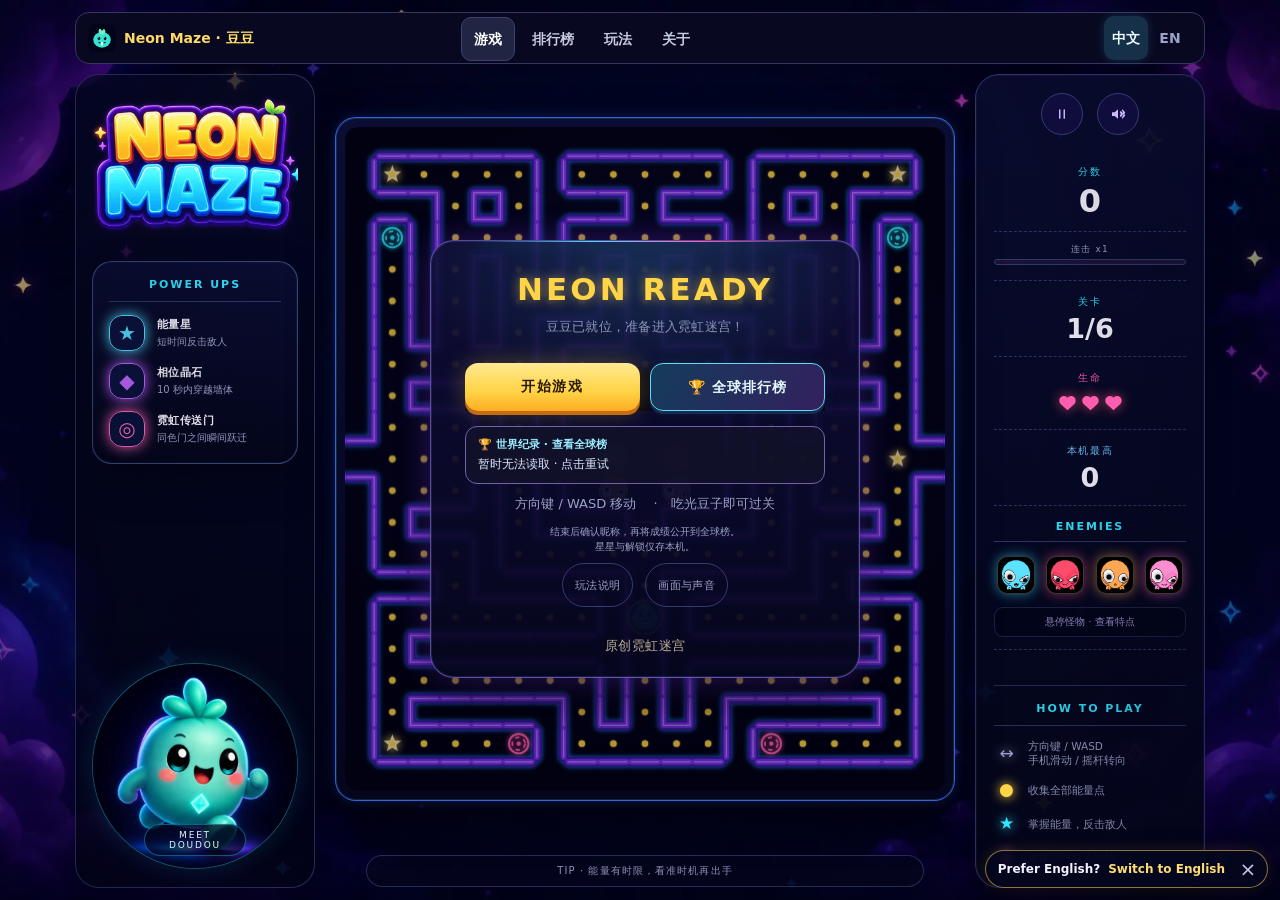
==== commit 95a405b3: "feat: unify bilingual website navigation without resizing the maze" ====
--- a/index.html
+++ b/index.html
@@ -16,7 +16,7 @@
 <link rel="apple-touch-icon" href="assets/apple-touch-icon.png" sizes="180x180">
 <!-- 不根据 IP 强制跳转，也不把访客 IP 发给第三方。首次访问只参考浏览器
      语言显示轻提示；玩家手动点过中 / EN 后，手动选择永远优先。 -->
-<script src="assets/language-router.js" data-current-language="zh"></script>
+<script src="assets/language-router.js?v=20260906-nav" data-current-language="zh"></script>
 <!-- 加到手机主屏后按全屏应用打开，而不是套一层浏览器地址栏 -->
 <meta name="apple-mobile-web-app-capable" content="yes">
 <meta name="apple-mobile-web-app-status-bar-style" content="black-translucent">
@@ -44,6 +44,7 @@
 <script src="analytics.js"></script>
 <link rel="stylesheet" href="assets/leaderboard-hall.css">
 <link rel="stylesheet" href="assets/leaderboard-entry.css">
+<link rel="stylesheet" href="assets/site-navigation.css?v=20260906-nav">
 <style>
 /* 整页锁死不滚动。手机上边玩边让页面上下弹是最影响手感的一件事，
    而 iOS Safari 的橡皮筋回弹默认就会这么干。
@@ -971,8 +972,9 @@
   z-index:70;
   width:min(92%,430px);
   max-height:calc(100% - 20px);
-  /* Long English rows must wrap, never create a second scroll axis. Keep
-     vertical scrolling so every menu action remains reachable on short screens. */
+  /* Compact rows respond to the card's available width, not the whole screen.
+     Keep vertical scrolling so every action remains reachable on short screens. */
+  container: start-menu / inline-size;
   overflow-x:hidden;
   overflow-y:auto;
   overscroll-behavior-x:none;
@@ -1098,28 +1100,30 @@
 /* 关卡选择：六个小方块，没到过的画一把锁。
    刻意做得比「开始」小、比排行榜轻 —— 它是备选路，不该抢主线的位置。 */
 .levelsel{
-  display:flex;gap:5px;justify-content:center;align-items:center;flex-wrap:wrap;
+  display:grid;grid-template-columns:max-content repeat(6,minmax(24px,1fr)) 38px;
+  gap:4px;align-items:center;width:100%;max-width:340px;
   font-family:var(--font-display);
 }
 /* 图鉴入口挂在选关那一行末尾，不另起一行：它和星星是同一类东西（长期收集），
    而开始页多一行就少一行别的。 */
 .lv-codex .enemy-thumb{box-shadow:none;}
-/* 每日挑战：短文案一行；英文和小屏自然换行，不能撑宽整个开始菜单。 */
+/* 每日挑战始终一行；窄卡片收起关卡副标题，保留关卡号、战绩与开始按钮。 */
 .daily{
-  display:flex; align-items:center; flex-wrap:wrap; gap:8px;
+  display:grid; grid-template-columns:auto minmax(3.8ch,1fr) minmax(0,max-content) auto;
+  align-items:center; gap:6px;
   width:100%; max-width:340px;
-  padding:7px 10px; border-radius:9px;
+  padding:6px 8px; border-radius:9px;
   border:1px solid var(--panel-border);
   background:rgba(255,212,71,.07);
   font-size:11px; color:var(--text);
 }
-.daily-k{ font-size:9px; letter-spacing:.16em; color:var(--amber); white-space:nowrap; }
-.daily-lv{ font-weight:700; white-space:nowrap; }
-.daily-best{ margin-left:auto; color:var(--text-dim); font-variant-numeric:tabular-nums; white-space:nowrap; }
-.daily > span{min-width:0;max-width:100%;white-space:normal;overflow-wrap:anywhere;}
+.daily-k{ font-size:9px; letter-spacing:.06em; color:var(--amber); white-space:nowrap; }
+.daily-lv{ font-weight:700; text-align:left; overflow:hidden; text-overflow:ellipsis; }
+.daily-best{ color:var(--text-dim); font-variant-numeric:tabular-nums; overflow:hidden; text-overflow:ellipsis; text-align:right; }
+.daily > span{min-width:0;max-width:100%;white-space:nowrap;}
 .daily-go{
   flex:none; border:1px solid var(--amber); background:transparent; color:var(--amber);
-  border-radius:6px; padding:3px 9px; font-size:11px; font-weight:700; cursor:pointer;
+  border-radius:6px; padding:3px 7px; min-height:28px; font-size:11px; font-weight:700; cursor:pointer;
   touch-action:manipulation; -webkit-tap-highlight-color:transparent;
 }
 .daily-go:hover,.daily-go:focus-visible{ background:rgba(255,212,71,.16); }
@@ -1133,7 +1137,22 @@
 .owl-row.locked .owl-name,.owl-row.locked .owl-how{ color:var(--panel-border); }
 .owl-row.locked .owl-dot{ background:var(--panel-border) !important; }
 .levelsel-k{
-  font-size:9px;letter-spacing:.18em;color:var(--text-dim);margin-right:3px;
+  font-size:9px;letter-spacing:0;color:var(--text-dim);white-space:nowrap;
+}
+.levelsel .lv{width:100%;min-width:24px;height:38px;padding:0;}
+.levelsel .lv-codex{width:38px;height:38px;}
+.levelsel .lv-codex .enemy-thumb{transform:scale(.84);}
+@container start-menu (max-width:340px){
+  .daily-level-name,.daily-best-prefix{display:none;}
+}
+@container start-menu (max-width:300px){
+  .daily{gap:4px;padding-inline:6px;}
+  .levelsel{gap:2px;grid-template-columns:max-content repeat(6,minmax(24px,1fr)) 34px;}
+  .levelsel .lv-codex{width:34px;}
+}
+@container start-menu (max-width:280px){
+  /* Keep the practice label available to assistive technology. */
+  .levelsel-label{position:absolute;width:1px;height:1px;padding:0;overflow:hidden;clip-path:inset(50%);white-space:nowrap;}
 }
 /* 星星收集册没有自己的页面 —— 它就长在选关按钮上。
    单开一页要多一个入口、多一次点击、多一屏要设计的东西，而它要展示的信息
@@ -1996,12 +2015,23 @@
 body.color-assist .enemy-choice[data-enemy]::before{content:attr(data-mark);position:absolute;right:0;bottom:0;z-index:2;color:#fff;background:#09051b;border:1px solid #fff;border-radius:3px;font:700 12px/16px system-ui;min-width:16px;text-align:center;}
 </style>
 
-<nav class="language-switch" aria-label="语言 / Language">
+
+
+<div class="cabinet">
+<header class="site-header" id="siteHeader">
+  <a class="site-brand" href="./" data-site-play aria-label="Neon Maze · 豆豆"><img src="assets/favicon.svg" alt="" width="28" height="28"><span class="site-brand-label">Neon Maze<span class="site-brand-extra"> · 豆豆</span></span></a>
+  <nav class="site-links" id="siteNavLinks" aria-label="网站导航" hidden>
+    <a href="./" data-site-play aria-current="page">游戏</a>
+    <a href="leaderboard/" data-open-hall>排行榜</a>
+    <button type="button" data-site-panel="helpBtn">玩法</button>
+    <button type="button" data-site-panel="aboutBtn">关于</button>
+  </nav>
+  <nav class="language-switch" aria-label="语言 / Language">
   <a href="./" hreflang="zh-Hans" data-language-choice="zh" aria-current="page">中文</a>
   <a href="en/" hreflang="en" data-language-choice="en">EN</a>
 </nav>
-
-<div class="cabinet">
+  <button class="site-menu-toggle" id="siteMenuToggle" type="button" aria-expanded="false" aria-controls="siteNavLinks">菜单</button>
+</header>
   <div class="marquee">
     <h1 class="brand-lockup" aria-label="Neon Maze · 豆豆">
       <img class="brand-logo" src="assets/neon-logo-v2.webp" alt="" width="380" height="380" decoding="async">
@@ -2308,8 +2338,7 @@
         <section class="hidden" id="cloudAbout">
           <hr class="about-rule">
           <h3 class="about-fb-title">全球榜与存档</h3>
-          <p class="about">正式挑战先自动保存在本机；确认昵称后才提交成绩和对局数据。全球榜公开昵称、成绩、关卡、最高连击与通关状态。练习和每日挑战不上传。星星与解锁仅保存在当前浏览器。</p>
-          <p class="about">同时提交随机生成的匿名玩家 ID，用于成绩归属与基础校验；它不是账号，不支持跨设备同步。请勿在昵称中填写真实姓名或联系方式。</p>
+          <p class="about">正式挑战先存本机，确认昵称后才上传至全球榜，公开昵称、成绩、关卡、最高连击和通关状态；练习与每日挑战不上传，星星与解锁仅存本机。上传时附带随机生成的匿名玩家 ID，用于成绩归属与基础校验，它不是账号，也不支持跨设备同步。昵称请勿填写真实姓名或联系方式。</p>
         </section>
         <button class="btn about-close" id="aboutCloseBtn">知道了</button>
       </div>
@@ -5682,7 +5711,7 @@
      总数放在最左边而不是最右边：孩子的视线是从这一行的开头进来的，
      "我攒了几颗"应该是他看到的第一个数，而不是扫完六个按钮之后的补充说明。 */
   const tot = totalStars(), max = MAX_LEVEL * 3;
-  let html = `<span class="levelsel-k">练习 <b style="color:var(--amber)">★${tot}</b>/${max}</span>`;
+  let html = `<span class="levelsel-k"><span class="levelsel-label">练习 </span><b style="color:var(--amber)">★${tot}</b>/${max}</span>`;
   for (let i = 1; i <= MAX_LEVEL; i++){
     const locked = i > top;
     const st = starsOf(i);
@@ -7035,11 +7064,11 @@
   if (maxLevelReached() < 2){ box.classList.add('hidden'); return; }
   const lv = dailyLevel(), best = dailyBest();
   box.classList.remove('hidden');
-  box.innerHTML = `<span class="daily-k">今日挑战</span>`
-    + `<span class="daily-lv">第 ${lv} 关 · ${levelName(lv)}</span>`
+  box.innerHTML = `<span class="daily-k" title="今日挑战">今日挑战</span>`
+    + `<span class="daily-lv" title="第 ${lv} 关 · ${levelName(lv)}"><span class="daily-level-number">第 ${lv} 关</span><span class="daily-level-name"> · ${levelName(lv)}</span></span>`
     /* 没成绩时写"还没打"而不是"0 分"。0 是一个成绩，"还没打"是一个空位——
        今天这一栏要邀请人来填，不是先给他记一笔难看的账。 */
-    + `<span class="daily-best">${best ? '今天最好 ' + fmtNum(best) : '今天还没打'}</span>`
+    + `<span class="daily-best" title="${best ? '今天最好 ' + fmtNum(best) : '今天还没打'}">${best ? '<span class="daily-best-prefix">今天最好 </span>' + fmtNum(best) : '今天还没打'}</span>`
     + `<button class="daily-go" id="dailyGo">开始</button>`;
   const go = document.getElementById('dailyGo');   // 理由同 renderLevelSelect 里那条
   if (go) go.addEventListener('click', ()=>{
@@ -8254,7 +8283,13 @@
 })();
 </script>
 
+<dialog class="site-leave" id="siteLeaveDialog" role="dialog" aria-modal="true" aria-labelledby="siteLeaveTitle" aria-describedby="siteLeaveDescription">
+  <h2 id="siteLeaveTitle">切换语言？</h2>
+  <p id="siteLeaveDescription">切换语言会离开本局，当前这一局不会保存。之前的本机记录不受影响。</p>
+  <div class="site-leave-actions"><button type="button" id="siteLeaveCancel" autofocus>留在本局</button><button type="button" id="siteLeaveConfirm">切换语言</button></div>
+</dialog>
 <script src="assets/leaderboard-hall.js"></script>
-<script src="assets/leaderboard-bridge.js"></script>
+<script src="assets/site-navigation.js?v=20260906-nav"></script>
+<script src="assets/leaderboard-bridge.js?v=20260906-about"></script>
 </body>
 </html>
--- a/assets/site-navigation.css
+++ b/assets/site-navigation.css
@@ -0,0 +1,58 @@
+/* Web shell only: replace existing chrome, never resize the game world. */
+.site-header{position:relative;z-index:60;display:flex;align-items:center;gap:12px;width:100%;min-height:56px;padding:4px 12px;border:1px solid #35375f;border-radius:16px;background:#080921;font:600 .875rem/1.3 var(--font-body);flex:none;container:site-chrome/inline-size;}
+.site-header a,.site-header button{font:inherit;letter-spacing:0;text-transform:none;white-space:nowrap;touch-action:manipulation;}
+.site-brand{display:flex;align-items:center;gap:8px;min-height:44px;color:#ffda64;text-decoration:none;flex-shrink:0;}
+.site-brand img{width:28px;height:28px;object-fit:contain;}
+.site-links{display:flex;align-items:center;justify-content:center;gap:4px;margin:auto;}
+.site-links a,.site-links button,.site-menu-toggle{display:flex;align-items:center;justify-content:center;min-height:44px;padding:8px 12px;color:#c7cbe4;background:transparent;border:1px solid transparent;border-radius:10px;text-decoration:none;cursor:pointer;}
+.site-links [aria-current="page"]{color:#fff;background:#222443;border-color:#3c426d;}
+.site-links a:hover,.site-links button:hover,.site-menu-toggle:hover{color:#fff;background:#202642;}
+.site-header :focus-visible{outline:2px solid #64e6ff;outline-offset:2px;}
+.site-header .language-switch{position:static;z-index:auto;box-shadow:none;border:0;padding:0;background:transparent;font-size:inherit;letter-spacing:0;margin-left:auto;}
+.site-header .language-switch a{min-width:44px;height:44px;padding:0 8px;border-radius:10px;}
+.site-menu-toggle{display:none;border-color:#454d7b;}
+.site-links[hidden]{display:none;}
+/* These site-level entries have moved into the header. In-game entries stay. */
+.hall-rail,.marquee .tagline{display:none!important;}
+/* A first-visit suggestion must not cover the new navigation or document layers. */
+body > .language-suggestion{top:auto;bottom:calc(env(safe-area-inset-bottom) + 12px);right:calc(env(safe-area-inset-right) + 12px);max-width:calc(100vw - 24px);z-index:59;}
+.hall-active .site-header{visibility:hidden;}
+.site-leave{position:fixed;inset:0;z-index:400;width:min(460px,calc(100vw - 32px));max-height:calc(100dvh - 32px);overflow:auto;margin:auto;padding:24px;border:1px solid #565484;border-radius:18px;background:#0b0a24;color:#f7f4ff;font:400 1rem/1.6 var(--font-body);box-shadow:0 20px 60px #0008;}
+.site-leave::backdrop{background:#020218dc;}
+.site-leave:not([open]){display:none;}
+.site-leave[open]{display:block;}
+.site-leave-fallback{box-shadow:0 0 0 100vmax #020218dc;}
+.site-leave h2{font:700 1.25rem/1.4 var(--font-display);margin:0 0 12px;color:#ffda64;}
+.site-leave p{margin:0 0 20px;}
+.site-leave-actions{display:flex;flex-wrap:wrap;gap:10px;}
+.site-leave button{min-height:44px;flex:1;padding:10px 14px;border:1px solid #515a86;border-radius:10px;background:#1d2345;color:#f7f4ff;font:600 .875rem/1.4 var(--font-body);cursor:pointer;}
+.site-leave button:focus-visible{outline:2px solid #64e6ff;outline-offset:3px;}
+#siteLeaveCancel{background:#ffda64;color:#211934;border-color:#ffda64;}
+@container site-chrome (max-width:20em){
+  .site-brand-label{display:none;}
+}
+@media (min-width:1120px) and (min-height:720px){
+  .site-header{grid-column:1/-1;grid-row:1;align-self:stretch;min-height:52px;border-radius:14px;}
+  .cabinet .marquee,.cabinet .hud{grid-row:2/4;}
+  .cabinet .mission-strip{display:none;}
+}
+@media (max-width:1119px), (max-height:719px){
+  .site-header{padding:4px 8px;gap:6px;}
+  .site-brand{gap:6px;}
+  .site-brand img{width:24px;height:24px;}
+  .site-brand-extra{display:none;}
+  .site-menu-toggle{display:flex;padding:8px;}
+  .site-links{position:absolute;top:calc(100% + 8px);right:0;display:flex;flex-direction:column;align-items:stretch;width:min(280px,calc(100vw - 24px));max-height:calc(100dvh - 100px);overflow-y:auto;overscroll-behavior:contain;touch-action:pan-y;padding:8px;margin:0;border:1px solid #49507d;border-radius:14px;background:#0a0b25;box-shadow:0 16px 40px #0009;}
+  .site-links a,.site-links button{justify-content:flex-start;white-space:normal;text-align:left;}
+  .cabinet .marquee,body.in-game .cabinet .marquee{display:none!important;}
+  /* Replace the former 84px brand row, retaining the established maze size. */
+  .cabinet{min-height:0;}
+}
+@media (max-width:1119px) and (orientation:landscape) and (max-height:500px){
+  /* Short landscape uses the unused left gutter, not the maze's height. */
+  .site-header{position:fixed;top:max(4px,env(safe-area-inset-top));left:max(4px,env(safe-area-inset-left));width:calc((100vw - min(720px,calc((100dvh - 72px)*19/21 + 8px)))/2 - 12px);flex-direction:column;align-items:stretch;padding:4px;gap:2px;}
+  .site-brand{justify-content:center;gap:4px;}
+  .site-brand img{width:20px;height:20px;}
+  .site-header .language-switch{margin:0;justify-content:center;}
+  .site-links{position:fixed;top:max(4px,env(safe-area-inset-top));left:calc((100vw - min(720px,calc((100dvh - 72px)*19/21 + 8px)))/2);right:auto;max-height:calc(100dvh - 24px);}
+}
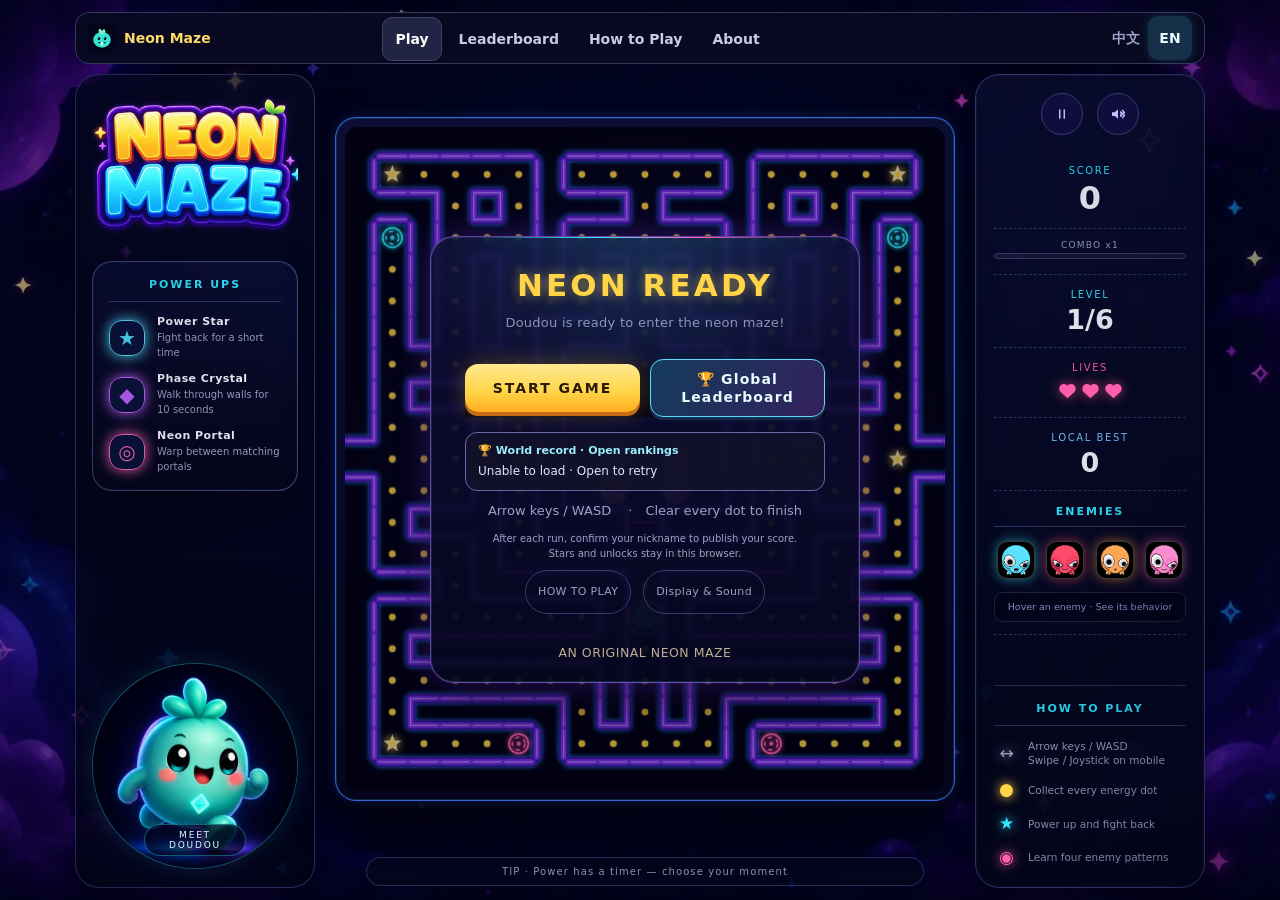
==== commit b5850975: "加隐私政策页，并在确认上榜那一刻给出入口 站点已经在收集昵称和成绩（玩家确认后公开到排行榜），却没有任何隐私说明。 海外平台和社区对这一条比国内敏感，投放前必须补上。  内容按线上实际情况写，没有套模" ====
--- a/index.html
+++ b/index.html
@@ -2182,7 +2182,7 @@
       <div class="levelsel" id="levelSel"></div>
       <div class="board" id="startBoard"></div>
       <button class="hall-preview hidden" id="hallPreview" data-open-hall aria-label="打开全球排行榜"></button>
-      <p class="cloud-notice hidden" id="cloudNotice"><span>结束后确认昵称，再将成绩公开到全球榜。</span><span>星星与解锁仅存本机。</span></p>
+      <p class="cloud-notice hidden" id="cloudNotice"><span>结束后确认昵称，再将成绩公开到全球榜。</span><span>星星与解锁仅存本机。<a href="privacy/" class="cloud-privacy">隐私政策</a></span></p>
 
 
       <div class="over-actions start-actions">
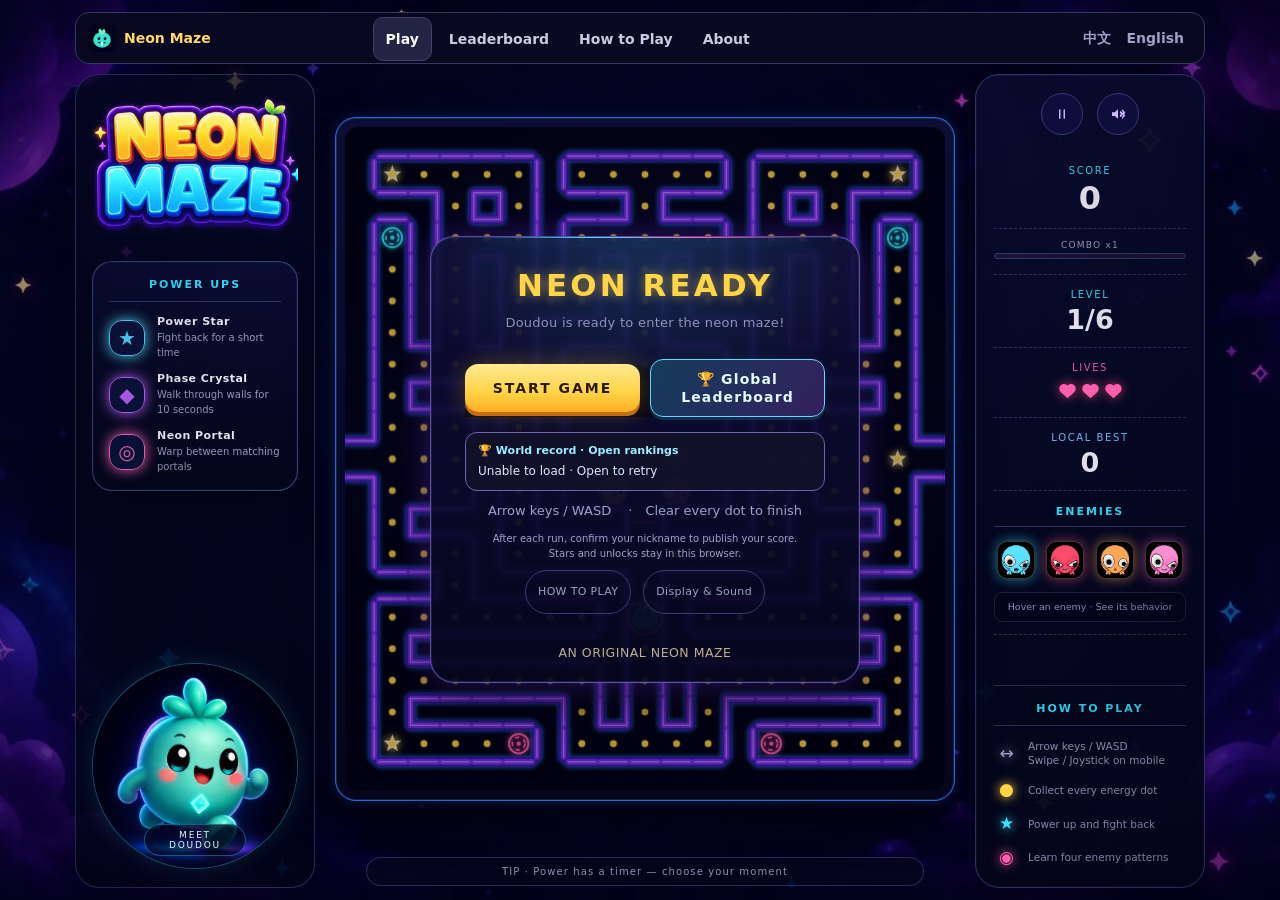
==== commit 8bb5f604: "语言开关：EN 改成 English，两边都用母语全称 原来一边是「中文」（完整母语名）、一边是「EN」（缩写），两边不对等，看着 像没做完。改成「中文 / English」之后对称了。  「中文」保" ====
--- a/index.html
+++ b/index.html
@@ -2028,7 +2028,7 @@
   </nav>
   <nav class="language-switch" aria-label="语言 / Language">
   <a href="./" hreflang="zh-Hans" data-language-choice="zh" aria-current="page">中文</a>
-  <a href="en/" hreflang="en" data-language-choice="en">EN</a>
+  <a href="en/" hreflang="en" data-language-choice="en">English</a>
 </nav>
   <button class="site-menu-toggle" id="siteMenuToggle" type="button" aria-expanded="false" aria-controls="siteNavLinks">菜单</button>
 </header>
